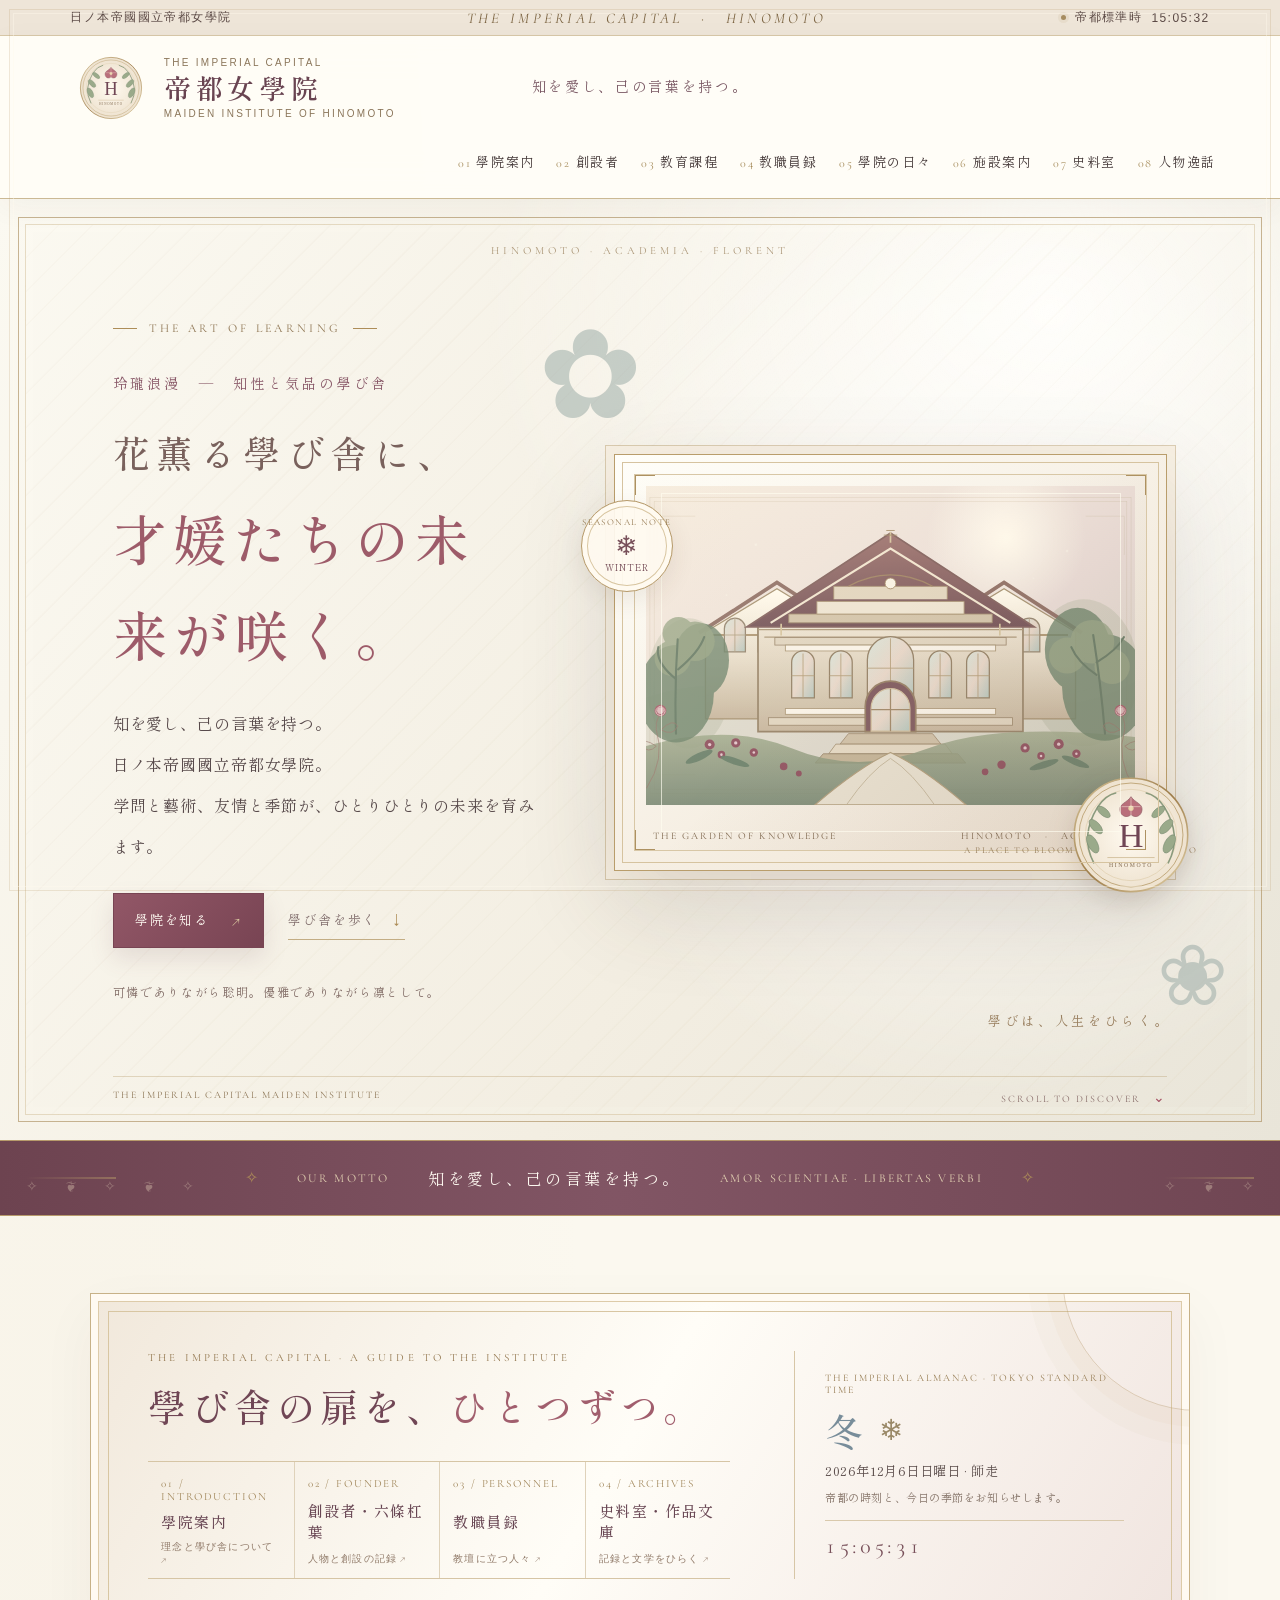
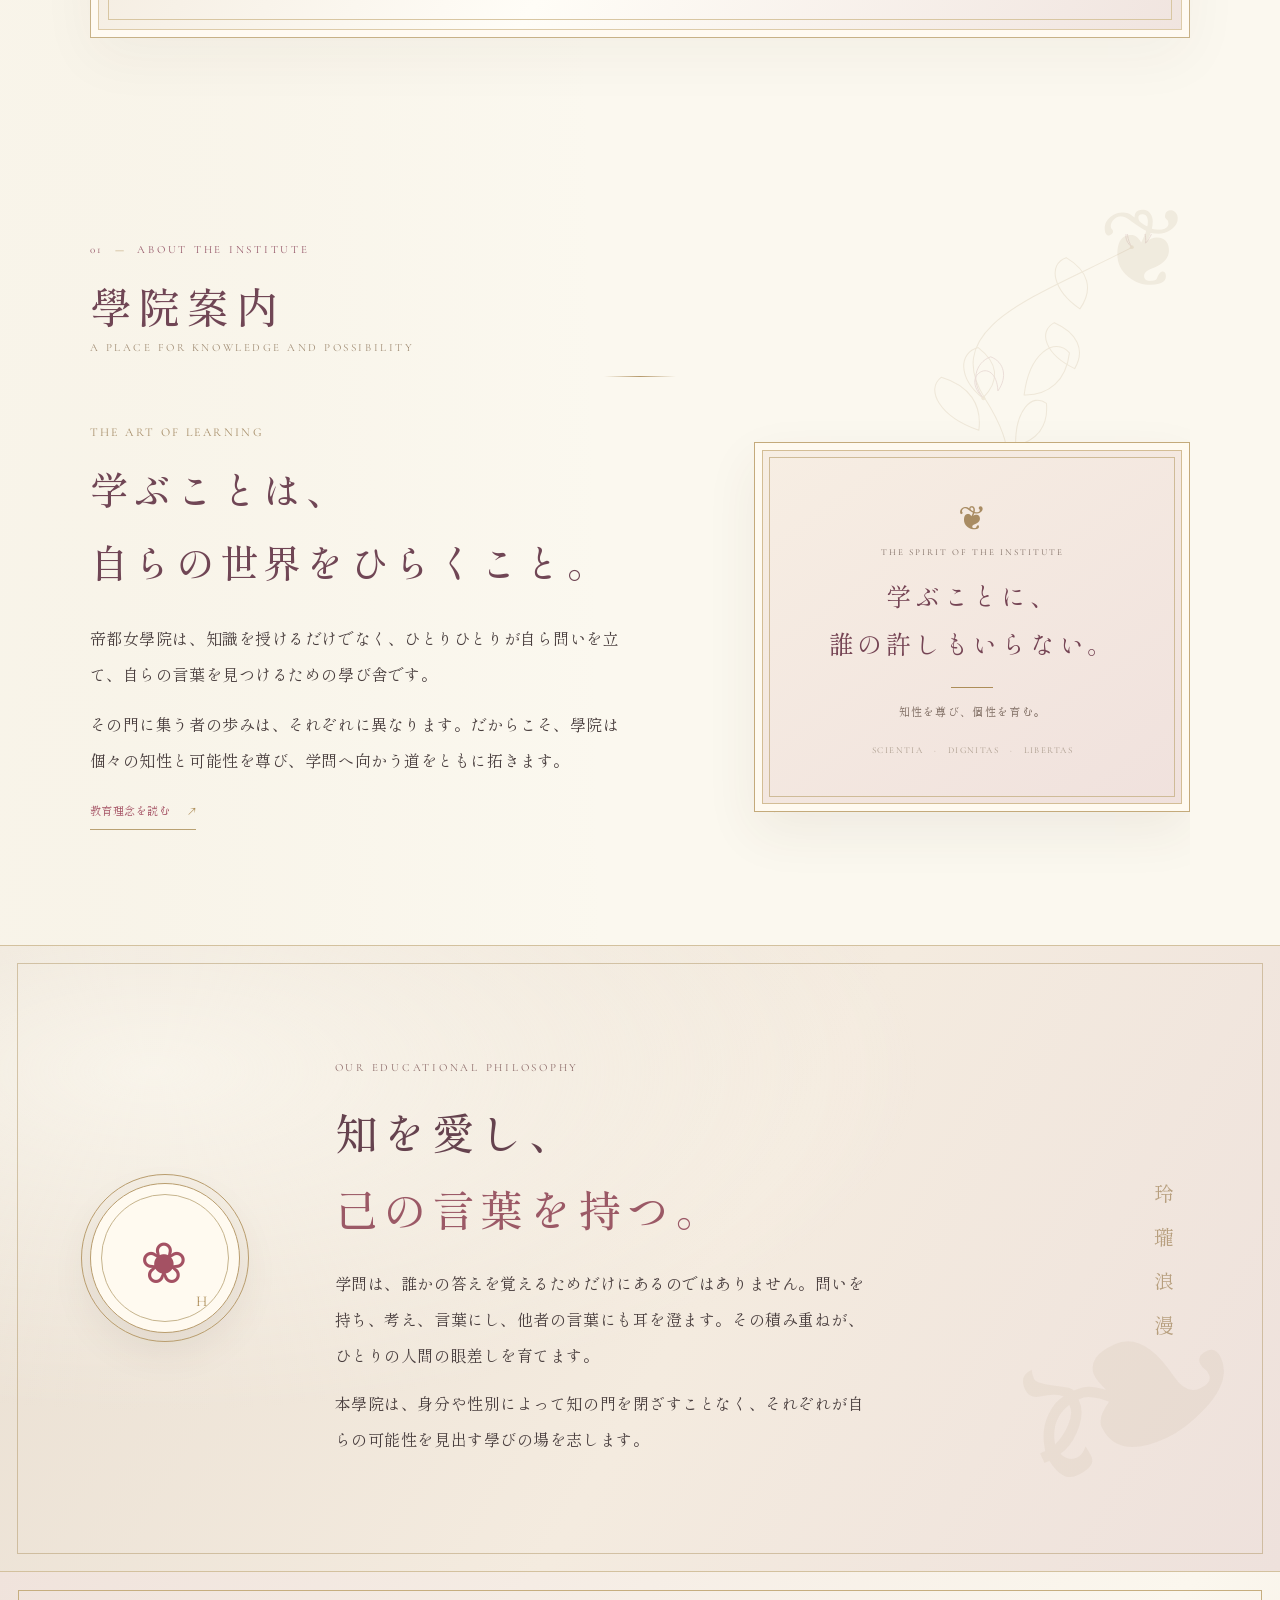
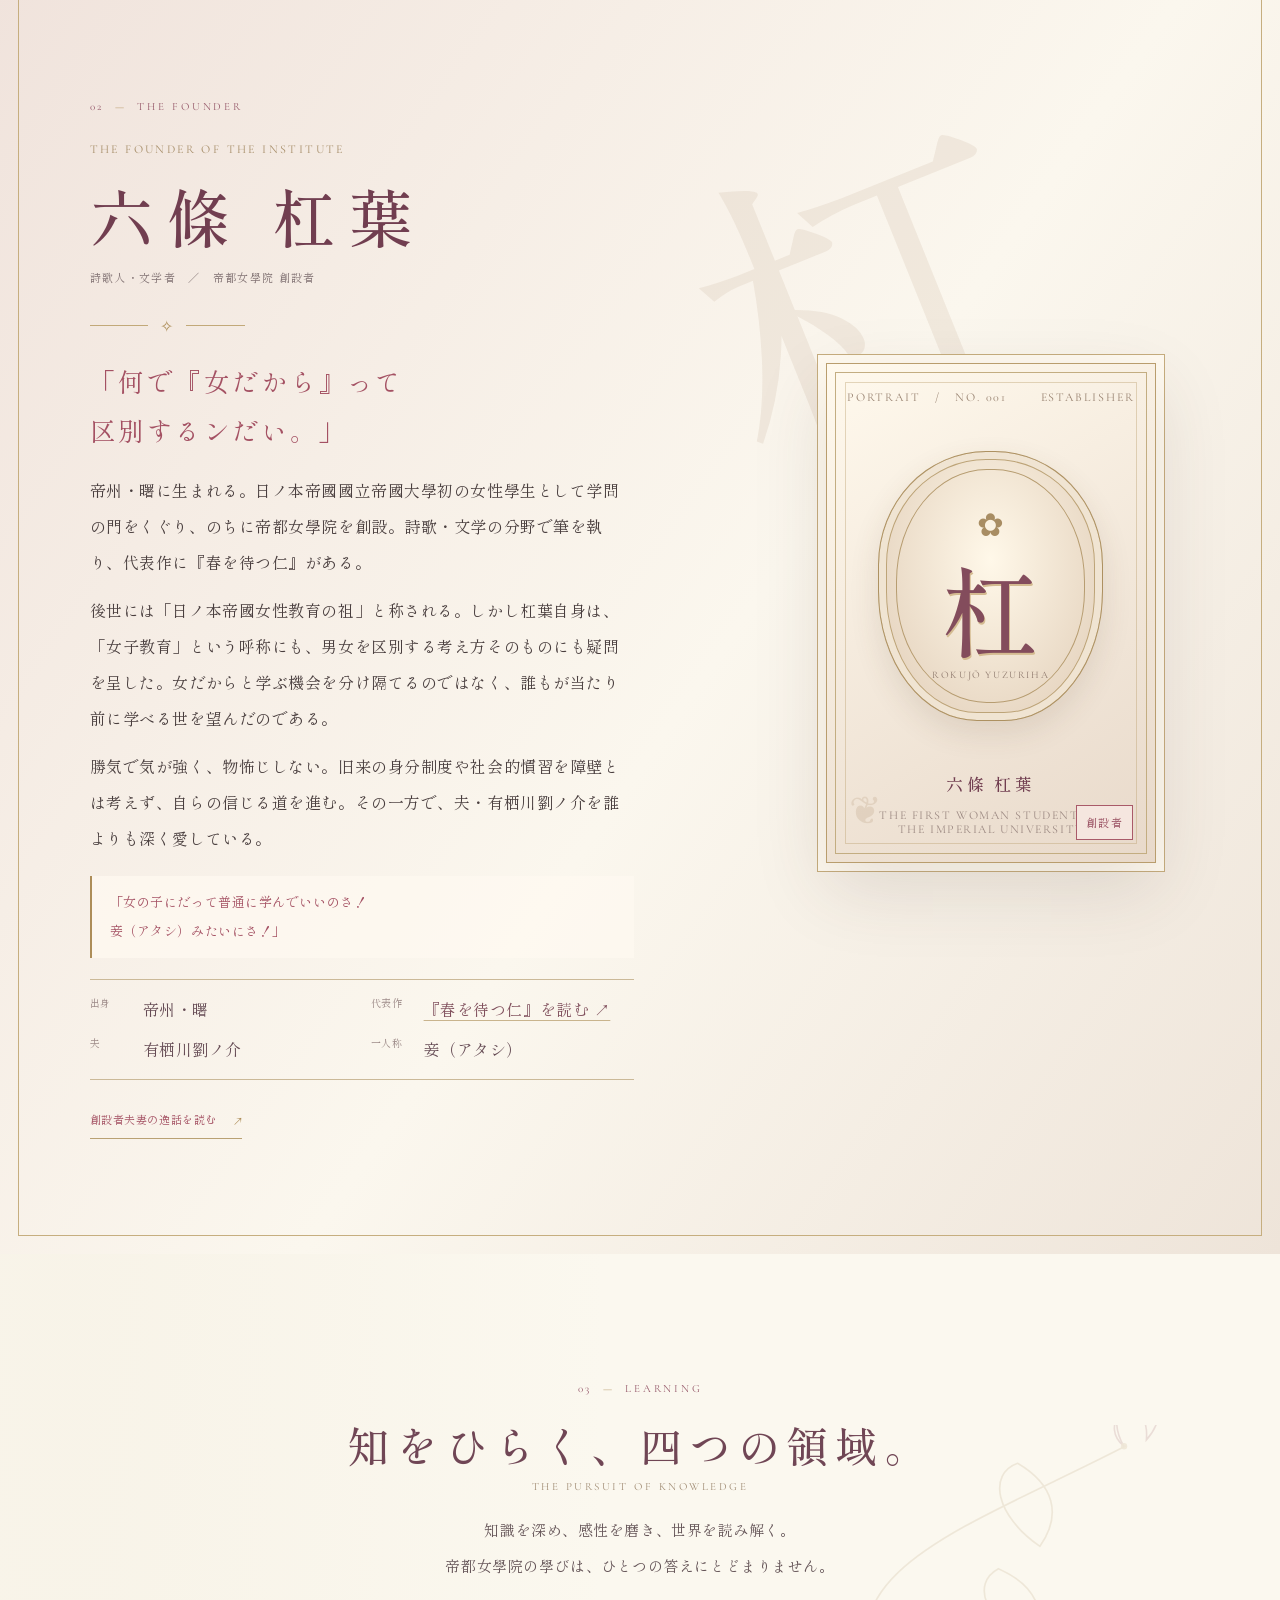
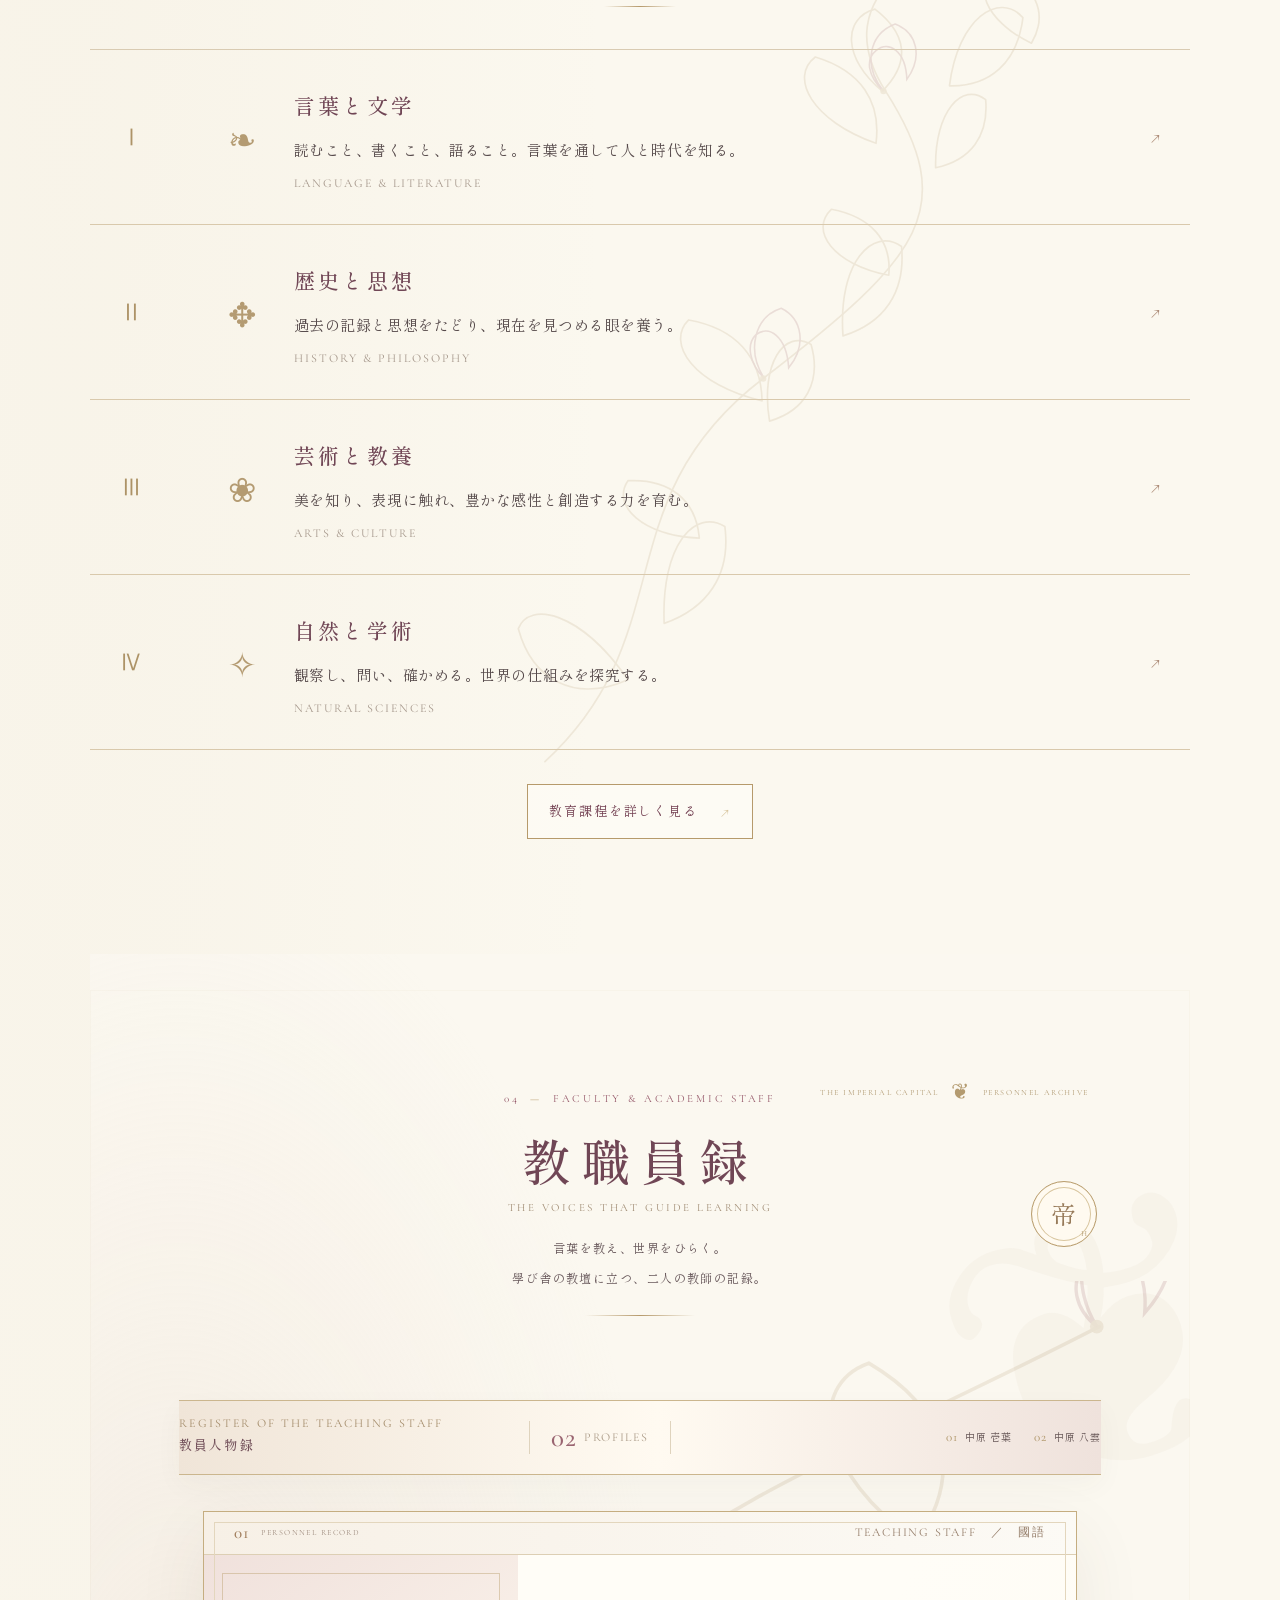
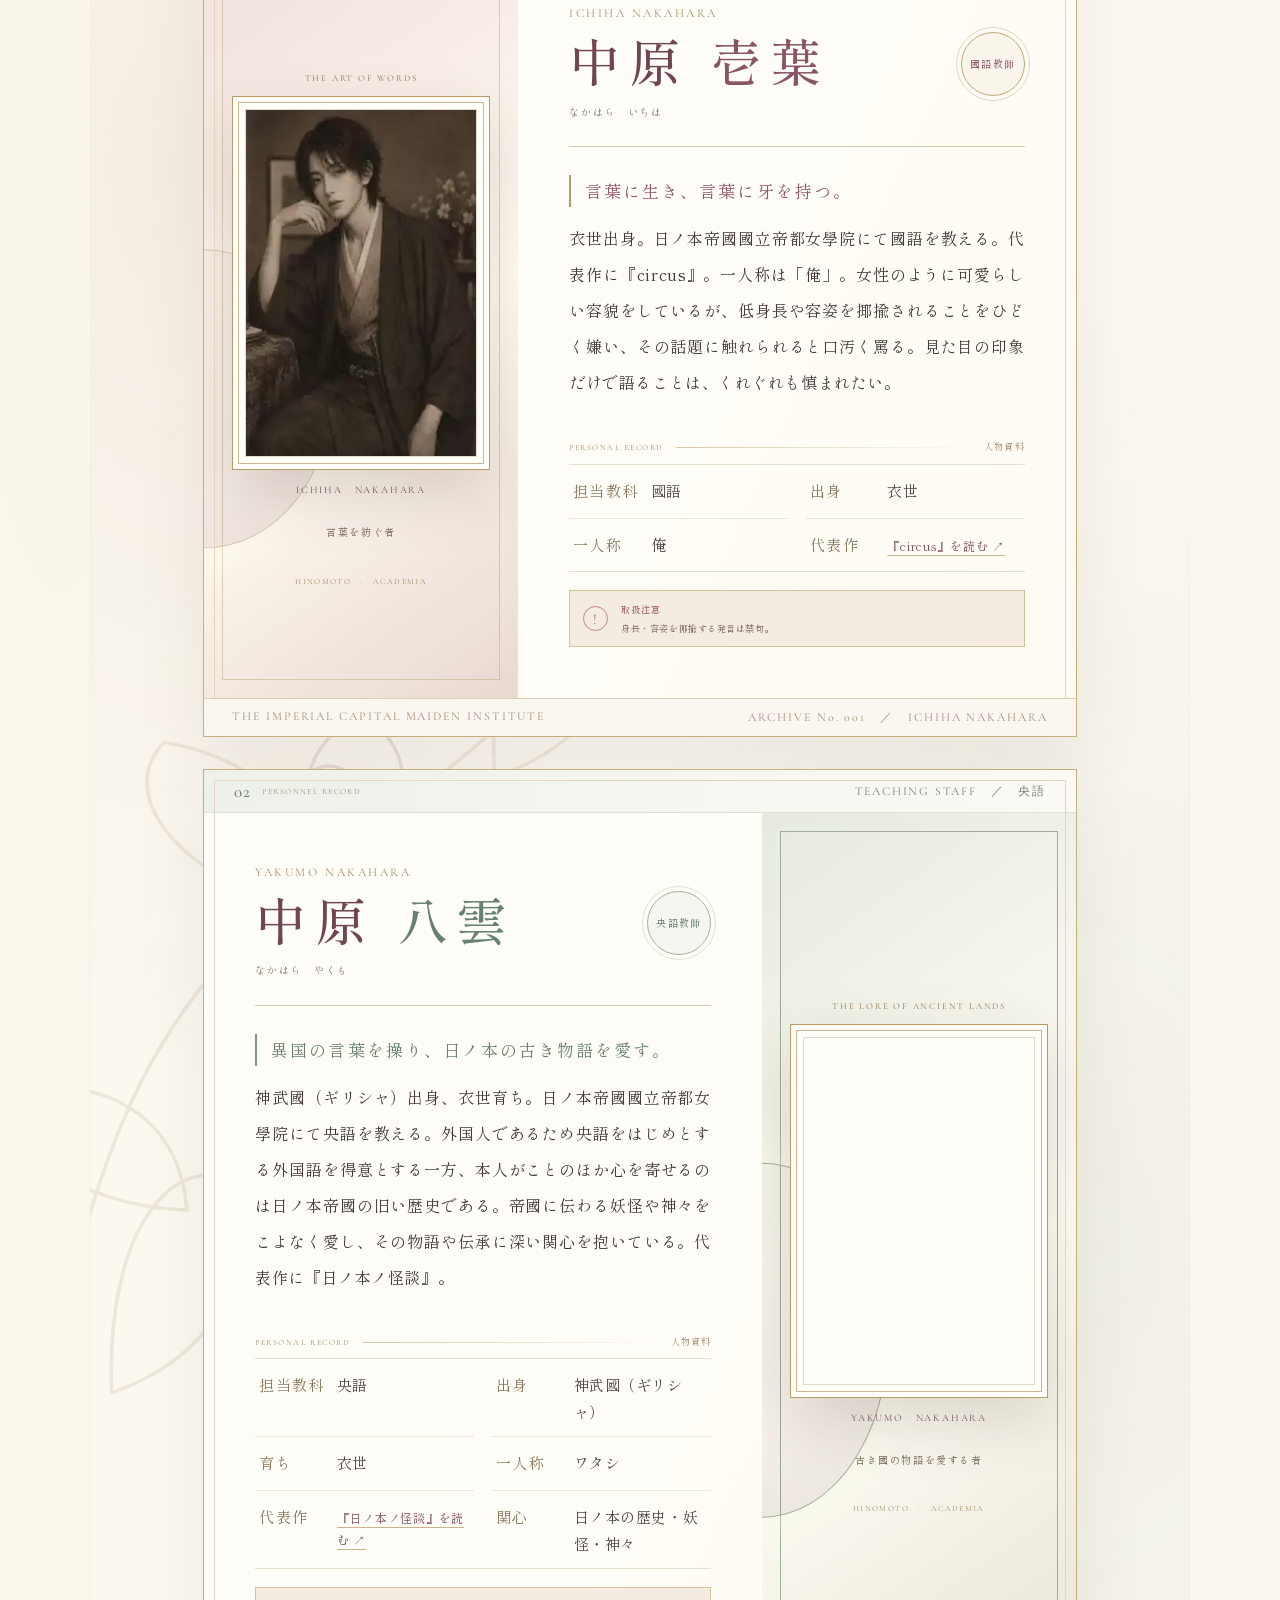
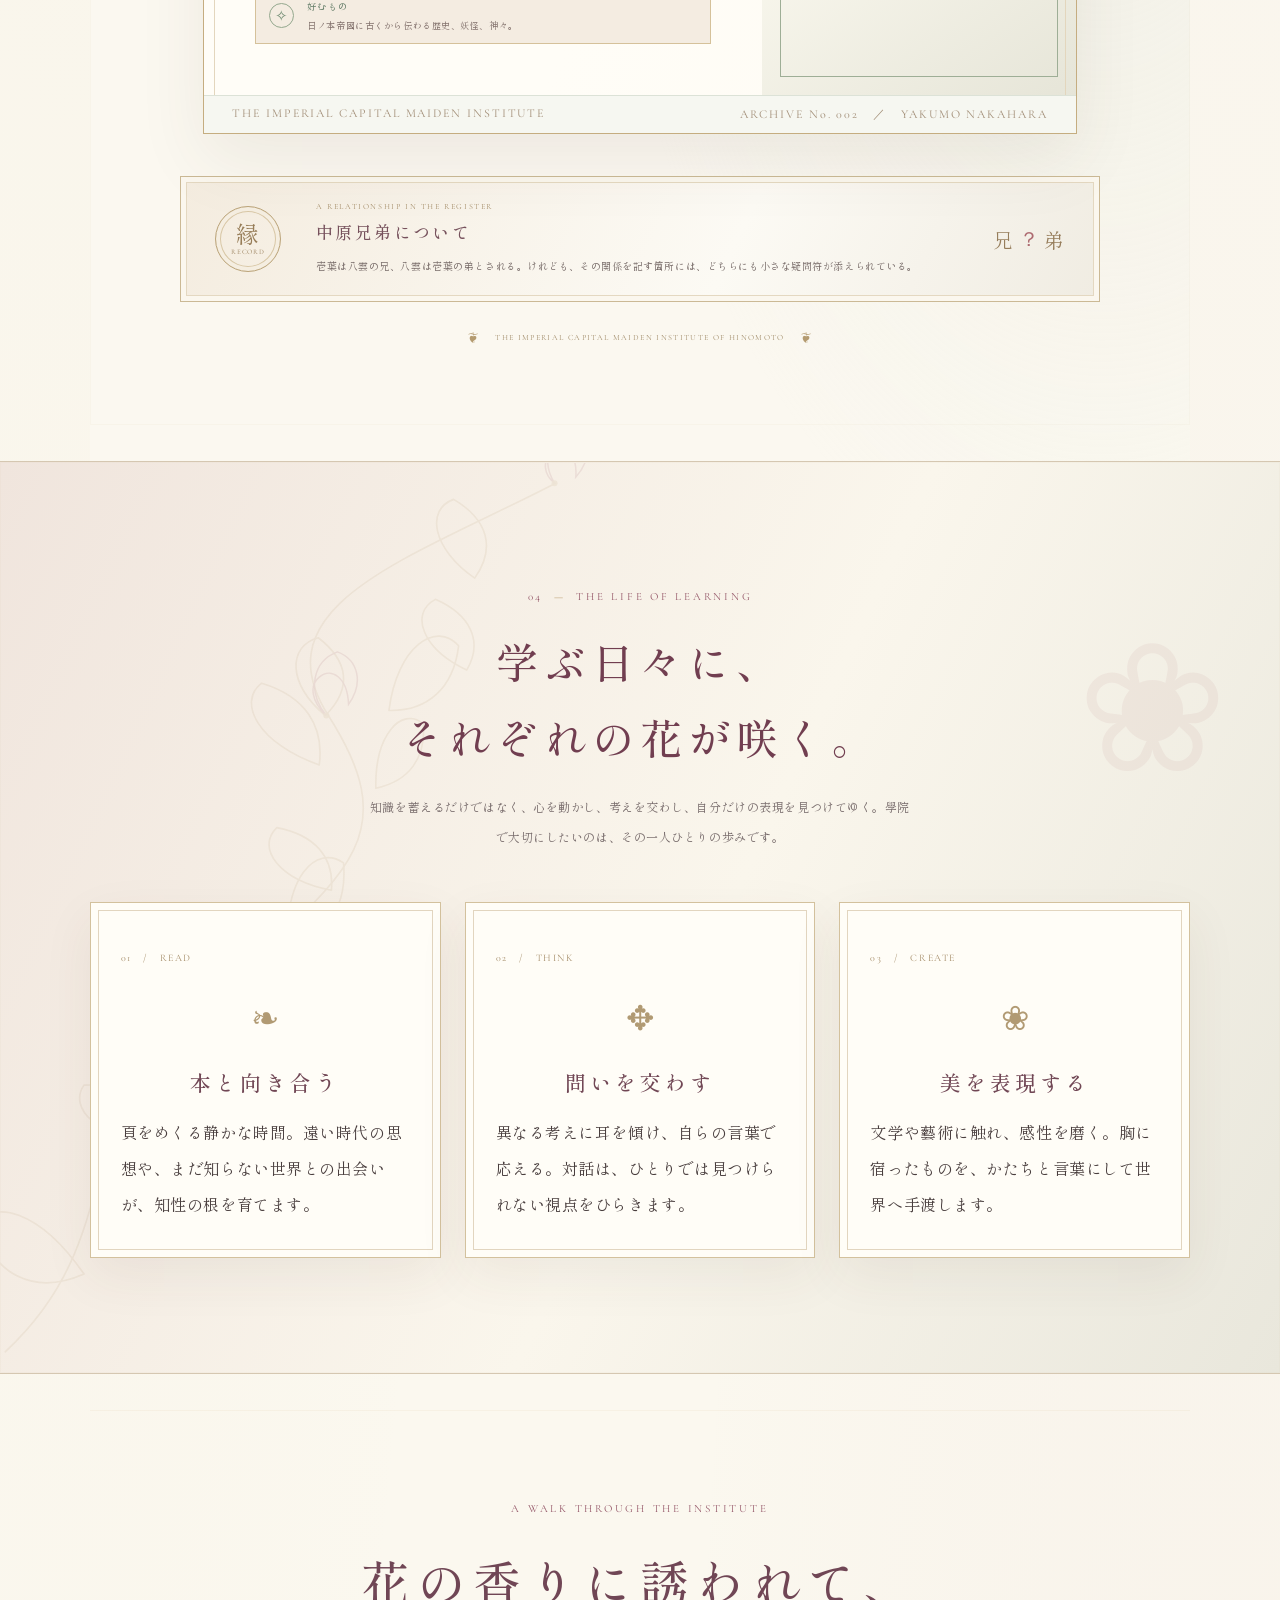
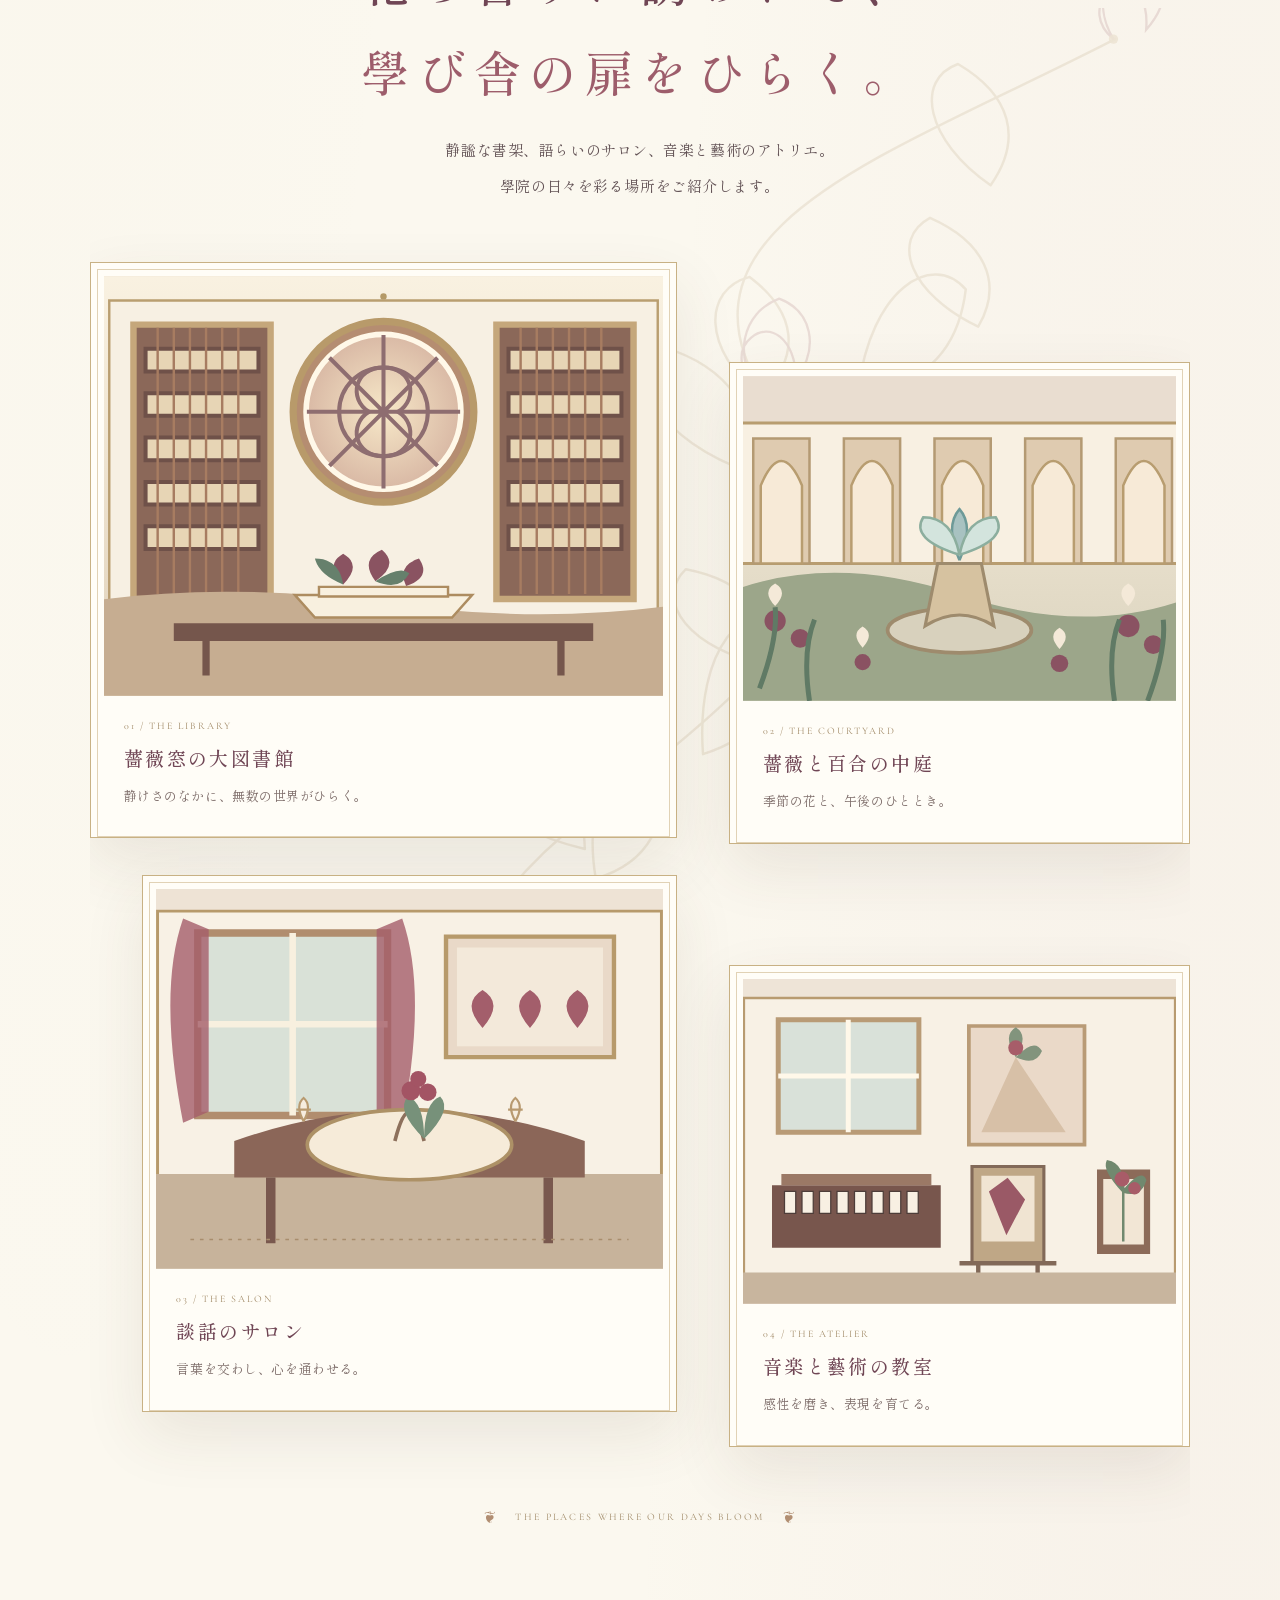
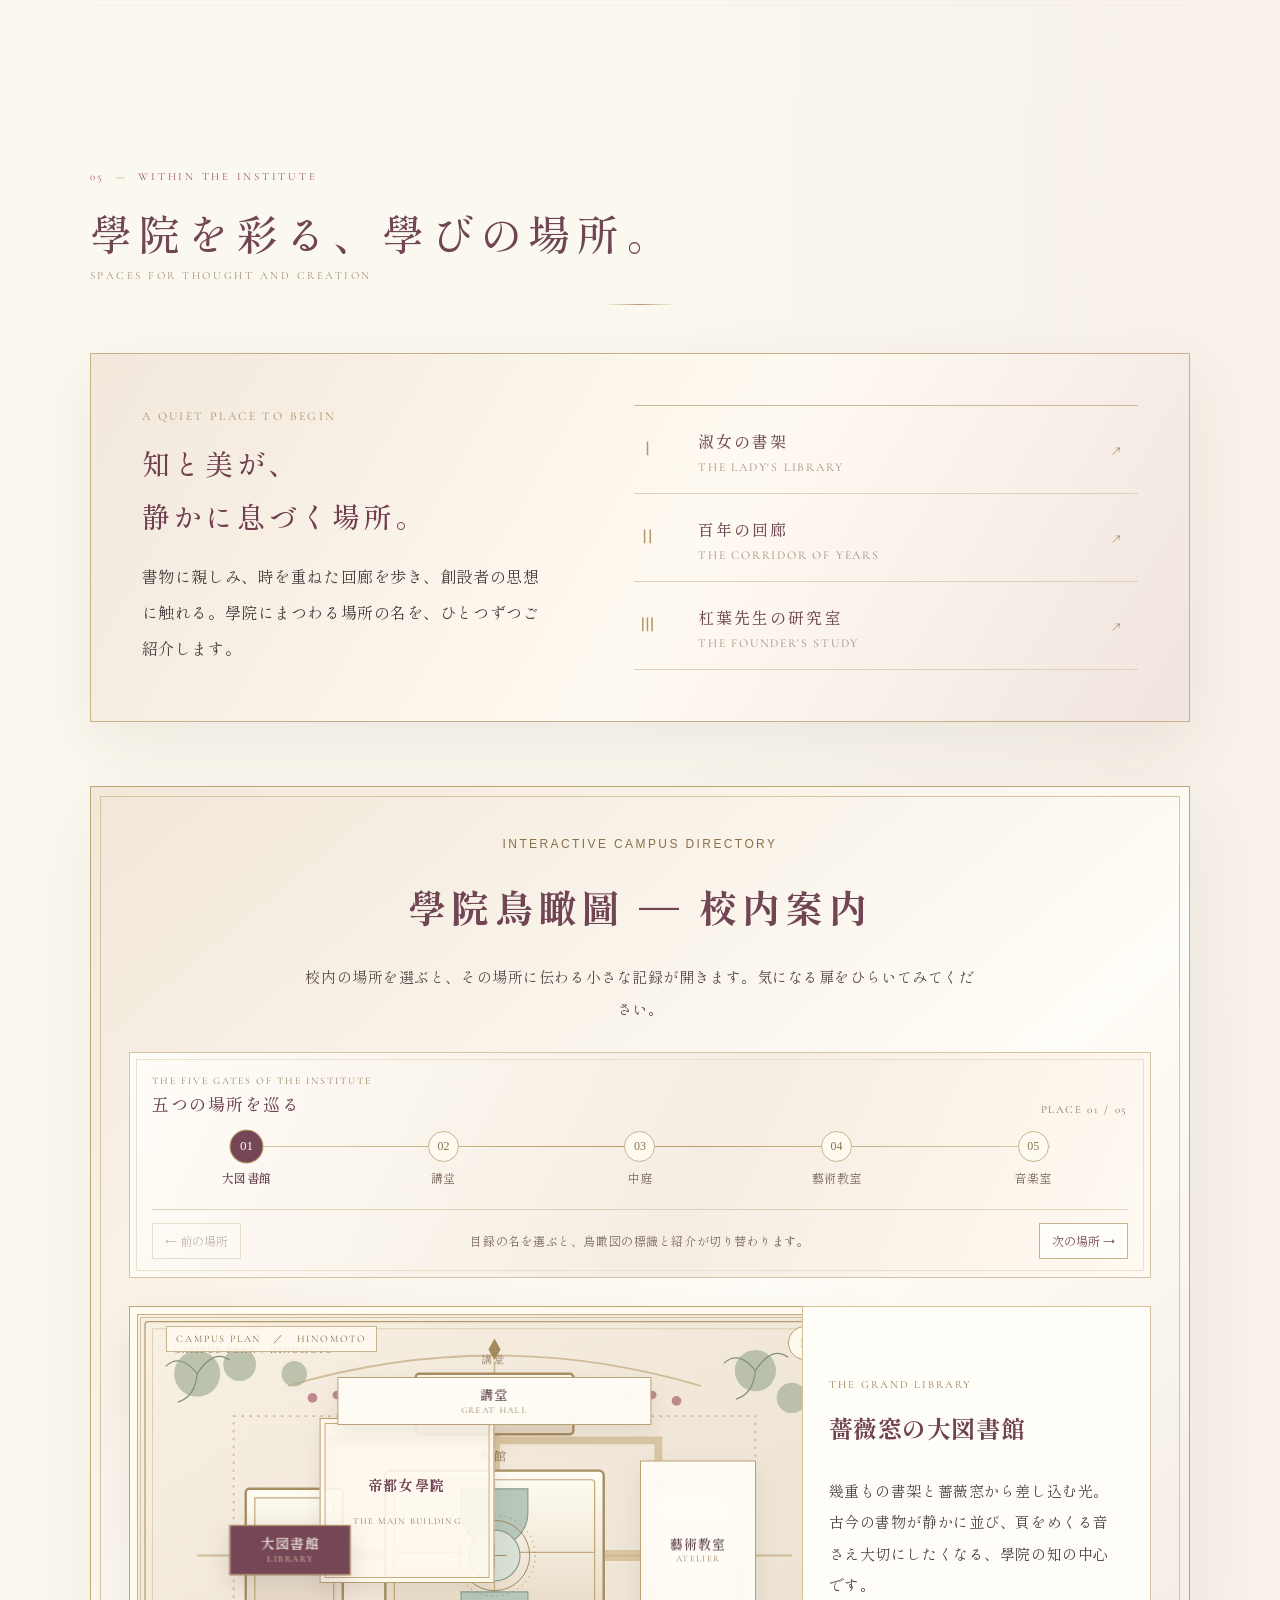
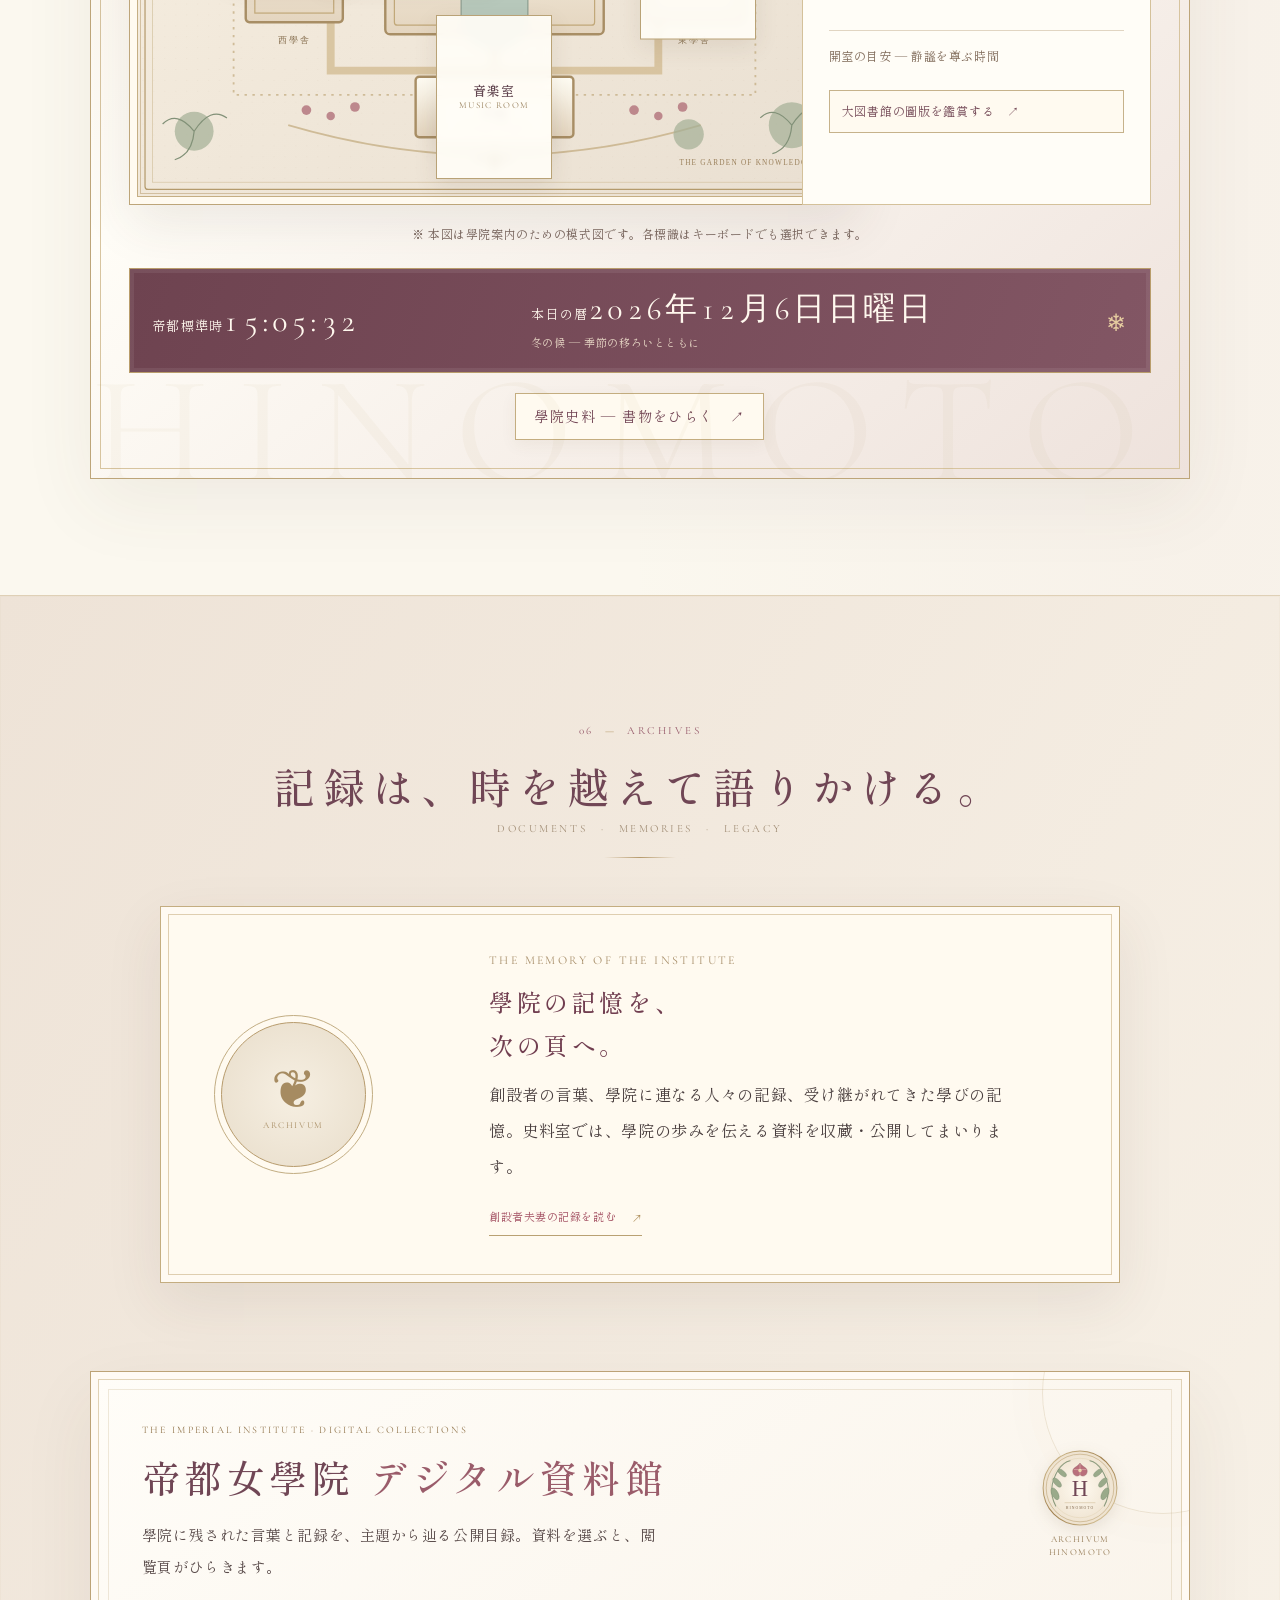
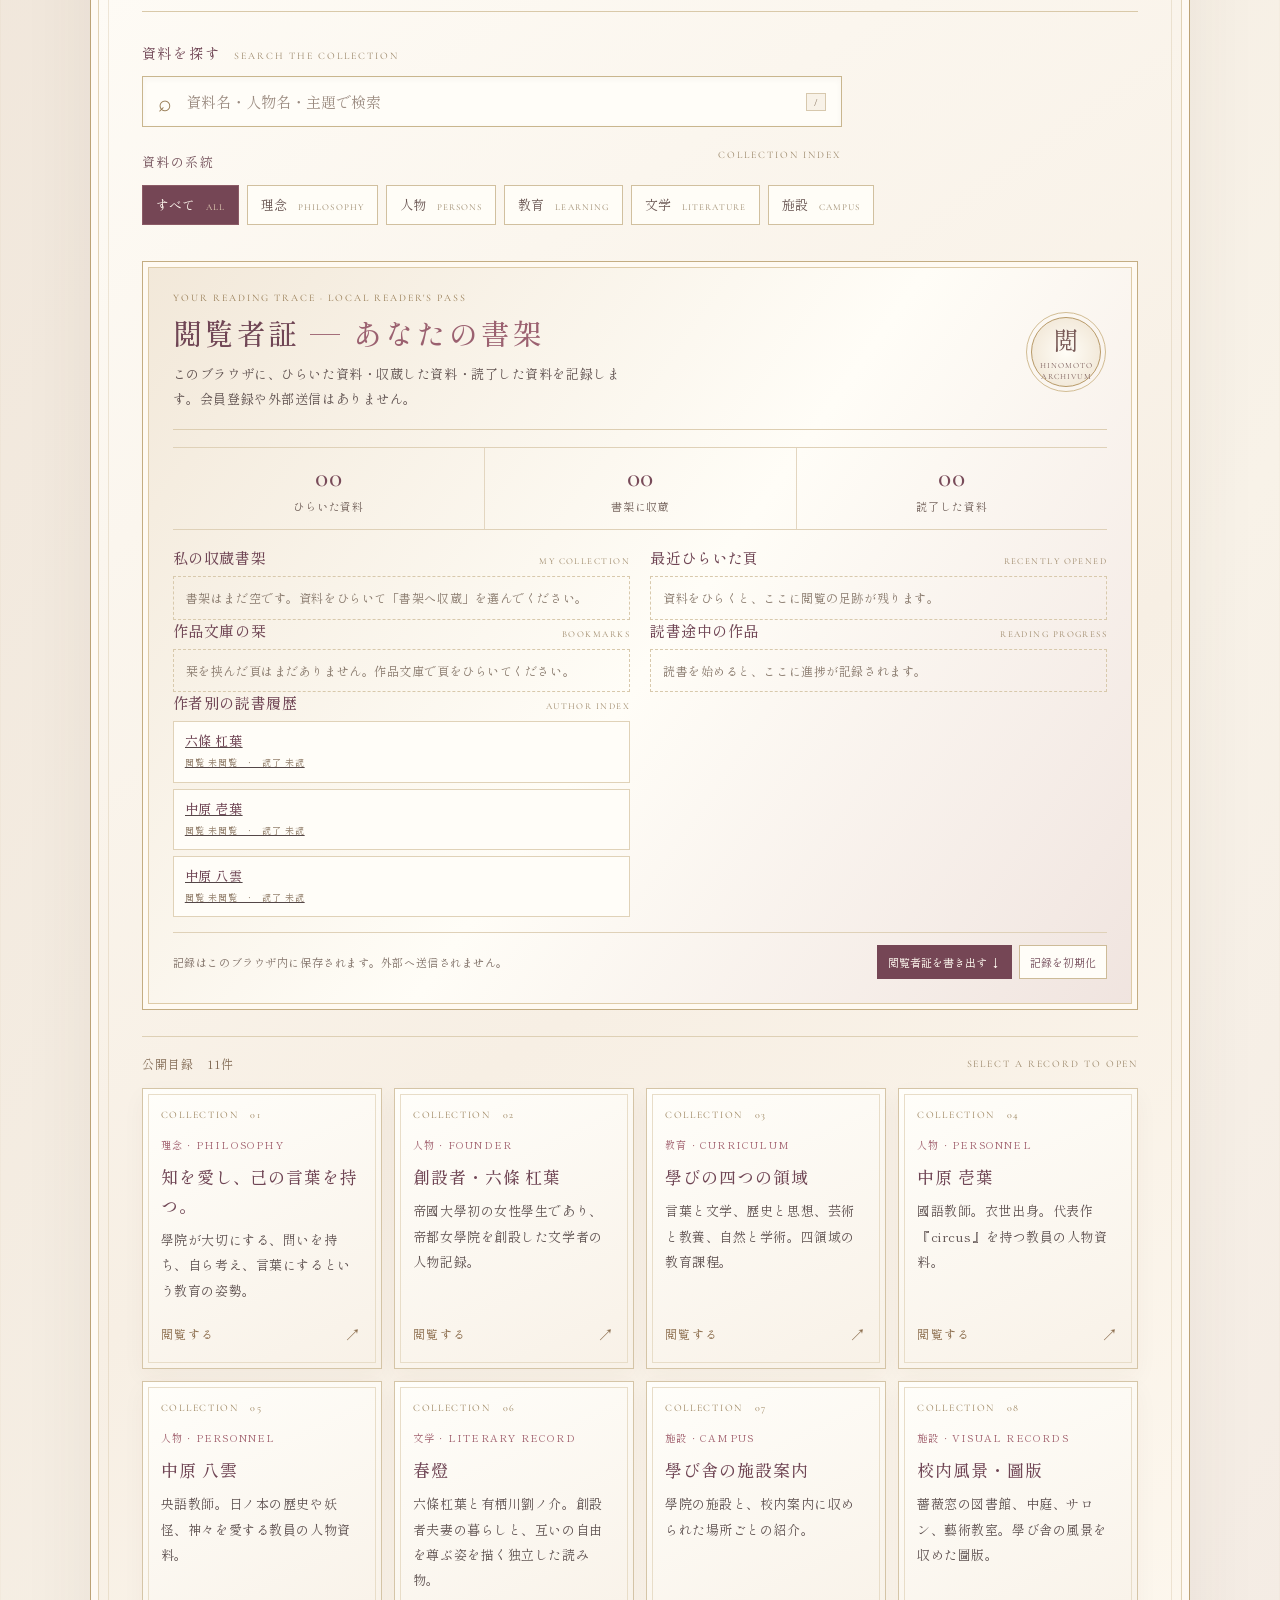
==== index.html @ 123a4332 "Finalize homepage frontispiece asset versions" ====
<!doctype html>
<html lang="ja">
<head>
  <meta charset="utf-8">
  <meta name="viewport" content="width=device-width, initial-scale=1">
  <meta name="theme-color" content="#f7f2e8">
  <meta name="color-scheme" content="light">
  <meta name="description" content="日ノ本帝國國立帝都女學院。知を愛し、己の言葉を持つ。玲瓏浪漫、花薫る学び舎に才媛たちの未来が咲く。">
  <title>日ノ本帝國國立帝都女學院｜花薫る学び舎、才媛たちの楽園。</title>
  <link rel="preconnect" href="https://fonts.googleapis.com">
  <link rel="preconnect" href="https://fonts.gstatic.com" crossorigin>
  <link href="https://fonts.googleapis.com/css2?family=Cormorant+Garamond:wght@400;500;600&family=Shippori+Mincho:wght@400;500;600;700&display=swap" rel="stylesheet">
  <link rel="stylesheet" href="assets/css/style.css">
  <link rel="stylesheet" href="assets/css/atelier.css">
  <link rel="stylesheet" href="assets/css/legibility.css">
  <link rel="stylesheet" href="assets/css/identity.css">
  <link rel="stylesheet" href="assets/css/maison.css?v=20261111-faculty-cards4">
  <script src="assets/js/main.js" defer></script>
  <script src="assets/js/atelier.js" defer></script>
  <script src="assets/js/interactive.js" defer></script>
  <script src="assets/js/campus-atlas.js?v=20261111-guided-tour" defer></script>
  <script src="assets/js/experience.js" defer></script>
  <script src="assets/js/maison.js" defer></script>
  <link rel="stylesheet" href="assets/css/atelier-masterpiece.css?v=20261111-archive-atelier">
  <link rel="stylesheet" href="assets/css/imperial-world.css?v=20261111-world-atlas">
  <link rel="stylesheet" href="assets/css/rose-regalia.css?v=20261111-rose-regalia-2">
  <script src="assets/js/archive-room.js?v=20261111-archive-room" defer></script>
  <script src="assets/js/rose-regalia.js?v=20261111-rose-regalia-2" defer></script>
</head>
<body>
<a class="skip-link" href="#main">本文へ移動</a>
<div class="page-frame" id="top">
  <div class="utility-bar">
    <span>日ノ本帝國國立帝都女學院</span>
    <span class="utility-center">THE IMPERIAL CAPITAL　·　HINOMOTO</span>
    <span class="utility-right"><i class="live-dot" aria-hidden="true"></i> 帝都標準時 <time id="imperial-clock">--:--:--</time></span>
  </div>

  <header class="site-header">
    <div class="masthead">
      <a class="brand" href="index.html" aria-label="日ノ本帝國國立帝都女學院 トップページ">
        <span class="brand-crest" aria-hidden="true"><span>❀</span><i>H</i></span>
        <span class="brand-copy">
          <span class="brand-kicker">THE IMPERIAL CAPITAL</span>
          <span class="brand-name">帝都女學院</span>
          <span class="brand-subtitle">MAIDEN INSTITUTE OF HINOMOTO</span>
        </span>
      </a>
      <p class="masthead-motto">知を愛し、己の言葉を持つ。</p>
      <button class="menu-toggle" id="menu-toggle" type="button" aria-expanded="false" aria-controls="global-nav">
        <span>目録</span><span class="menu-toggle-mark" aria-hidden="true"><i></i><i></i></span>
      </button>
    </div>
    <nav class="global-nav" id="global-nav" aria-label="主要目録">
      <a href="#about"><span>01</span>學院案内</a>
      <a href="#founder"><span>02</span>創設者</a>
      <a href="curriculum.html"><span>03</span>教育課程</a>
      <a href="#faculty"><span>04</span>教職員録</a>
      <a href="#life"><span>05</span>學院の日々</a>
      <a href="#campus"><span>06</span>施設案内</a>
      <a href="#archives"><span>07</span>史料室</a>
      <a href="#stories"><span>08</span>人物逸話</a>
    </nav>
  </header>

  <main id="main">
    <section class="hero hero-grand" aria-labelledby="hero-title">
      <div class="hero-engraving" aria-hidden="true">HINOMOTO · ACADEMIA · FLORENT</div>
      <div class="hero-copy" data-reveal>
        <p class="hero-eyebrow"><span class="eyebrow-rule"></span> THE ART OF LEARNING <span class="eyebrow-rule"></span></p>
        <p class="hero-overline">玲瓏浪漫　—　知性と気品の學び舎</p>
        <h1 id="hero-title"><span class="hero-title-small">花薫る學び舎に、</span><em>才媛たちの未来が咲く。</em></h1>
        <p class="hero-description">知を愛し、己の言葉を持つ。<br>日ノ本帝國國立帝都女學院。<br>学問と藝術、友情と季節が、ひとりひとりの未来を育みます。</p>
        <div class="hero-actions">
          <a class="button button-primary" href="#about">學院を知る <span aria-hidden="true">↗</span></a>
          <a class="quiet-link" href="#campus">學び舎を歩く <span aria-hidden="true">↓</span></a>
        </div>
        <p class="hero-caption">可憐でありながら聡明。優雅でありながら凛として。</p>
      </div>
      <figure class="hero-visual" data-reveal>
        <div class="visual-mat">
          <span class="visual-corner visual-corner-tl" aria-hidden="true"></span><span class="visual-corner visual-corner-tr" aria-hidden="true"></span>
          <img src="assets/images/maiden-campus.svg" alt="薔薇の庭園の奥に佇む、帝都女學院の校舎を描いた装飾画" fetchpriority="high" width="1200" height="760">
          <figcaption><span>THE GARDEN OF KNOWLEDGE</span><span>HINOMOTO　·　ACADEMIA</span></figcaption>
          <span class="visual-corner visual-corner-bl" aria-hidden="true"></span><span class="visual-corner visual-corner-br" aria-hidden="true"></span>
        </div>
        <span class="visual-side-note" aria-hidden="true">A PLACE TO BLOOM　—　EST. HINOMOTO</span>
      </figure>
      <div class="hero-vertical" aria-hidden="true">學びは、人生をひらく。</div>
      <div class="hero-bottom"><span>THE IMPERIAL CAPITAL MAIDEN INSTITUTE</span><a href="#about">SCROLL TO DISCOVER <span aria-hidden="true">⌄</span></a></div>
      <span class="hero-flower hero-flower-one" aria-hidden="true">✿</span><span class="hero-flower hero-flower-two" aria-hidden="true">❀</span>
    </section>

    <div class="announcement-ribbon" aria-label="學院の理念">
      <span class="ribbon-flower" aria-hidden="true">✧</span>
      <span class="ribbon-en">OUR MOTTO</span>
      <span class="ribbon-text">知を愛し、己の言葉を持つ。</span>
      <span class="ribbon-en ribbon-latin">AMOR SCIENTIAE · LIBERTAS VERBI</span>
      <span class="ribbon-flower" aria-hidden="true">✧</span>
    </div>

    <section class="about-section section-wrap" id="about">
      <div class="section-heading" data-reveal>
        <span class="section-index">01 <i>—</i> ABOUT THE INSTITUTE</span>
        <h2>學院案内</h2>
        <p class="section-en">A PLACE FOR KNOWLEDGE AND POSSIBILITY</p>
      </div>
      <div class="about-layout">
        <div class="about-lead" data-reveal>
          <p class="eyebrow-small">THE ART OF LEARNING</p>
          <h3>学ぶことは、<br>自らの世界をひらくこと。</h3>
          <p>帝都女學院は、知識を授けるだけでなく、ひとりひとりが自ら問いを立て、自らの言葉を見つけるための學び舎です。</p>
          <p>その門に集う者の歩みは、それぞれに異なります。だからこそ、學院は個々の知性と可能性を尊び、学問へ向かう道をともに拓きます。</p>
          <a class="text-link" href="#philosophy">教育理念を読む <span aria-hidden="true">↗</span></a>
        </div>
        <div class="about-quote" data-reveal>
          <span class="quote-ornament" aria-hidden="true">❦</span>
          <span class="quote-label">THE SPIRIT OF THE INSTITUTE</span>
          <p>学ぶことに、<br>誰の許しもいらない。</p>
          <span class="quote-rule"></span>
          <span class="quote-caption">知性を尊び、個性を育む。</span>
          <span class="quote-latin">SCIENTIA　·　DIGNITAS　·　LIBERTAS</span>
        </div>
      </div>
    </section>

    <section class="philosophy-section" id="philosophy">
      <div class="philosophy-inner section-wrap">
        <div class="philosophy-mark" aria-hidden="true"><span>❀</span><i>H</i></div>
        <div class="philosophy-copy" data-reveal>
          <span class="section-index">OUR EDUCATIONAL PHILOSOPHY</span>
          <h2>知を愛し、<br><em>己の言葉を持つ。</em></h2>
          <p>学問は、誰かの答えを覚えるためだけにあるのではありません。問いを持ち、考え、言葉にし、他者の言葉にも耳を澄ます。その積み重ねが、ひとりの人間の眼差しを育てます。</p>
          <p>本學院は、身分や性別によって知の門を閉ざすことなく、それぞれが自らの可能性を見出す學びの場を志します。</p>
        </div>
        <div class="philosophy-side" aria-hidden="true"><span>玲</span><span>瓏</span><span>浪</span><span>漫</span></div>
      </div>
    </section>

    <section class="founder-section" id="founder">
      <div class="founder-inner section-wrap">
        <div class="founder-copy" data-reveal>
          <span class="section-index">02 <i>—</i> THE FOUNDER</span>
          <p class="eyebrow-small">THE FOUNDER OF THE INSTITUTE</p>
          <h2>六條 <span>杠葉</span></h2>
          <p class="founder-title">詩歌人・文学者　／　帝都女學院 創設者</p>
          <div class="founder-divider"><span>✧</span></div>
          <p class="founder-quote">「何で『女だから』って<br>区別するンだい。」</p>
          <p>帝州・曙に生まれる。日ノ本帝國國立帝國大學初の女性學生として学問の門をくぐり、のちに帝都女學院を創設。詩歌・文学の分野で筆を執り、代表作に『春を待つ仁』がある。</p>
          <p>後世には「日ノ本帝國女性教育の祖」と称される。しかし杠葉自身は、「女子教育」という呼称にも、男女を区別する考え方そのものにも疑問を呈した。女だからと学ぶ機会を分け隔てるのではなく、誰もが当たり前に学べる世を望んだのである。</p>
          <p>勝気で気が強く、物怖じしない。旧来の身分制度や社会的慣習を障壁とは考えず、自らの信じる道を進む。その一方で、夫・有栖川劉ノ介を誰よりも深く愛している。</p>
          <blockquote>「女の子にだって普通に学んでいいのさ！<br>妾（アタシ）みたいにさ！」</blockquote>
          <dl class="founder-facts">
            <div><dt>出身</dt><dd>帝州・曙</dd></div>
            <div><dt>代表作</dt><dd><a class="archive-work-link" href="literature.html#haru-wo-matsu-jin">『春を待つ仁』を読む ↗</a></dd></div>
            <div><dt>夫</dt><dd>有栖川劉ノ介</dd></div>
            <div><dt>一人称</dt><dd>妾（アタシ）</dd></div>
          </dl>
          <a class="text-link" href="#stories">創設者夫妻の逸話を読む <span aria-hidden="true">↗</span></a>
        </div>
        <aside class="founder-portrait" data-reveal aria-label="創設者 六條杠葉の記念意匠">
          <div class="portrait-topline"><span>PORTRAIT　/　NO. 001</span><span>ESTABLISHER</span></div>
          <div class="portrait-medallion">
            <span class="portrait-orbit"></span>
            <span class="portrait-flower" aria-hidden="true">✿</span>
            <strong>杠</strong>
            <span class="portrait-name">ROKUJŌ YUZURIHA</span>
          </div>
          <div class="portrait-caption"><strong>六條 杠葉</strong><span>THE FIRST WOMAN STUDENT OF THE IMPERIAL UNIVERSITY</span></div>
          <span class="portrait-seal">創設者</span>
          <span class="portrait-branch" aria-hidden="true">❦</span>
        </aside>
      </div>
    </section>

    <section class="learning-section section-wrap" id="learning">
      <div class="section-heading centered-heading" data-reveal>
        <span class="section-index">03 <i>—</i> LEARNING</span>
        <h2>知をひらく、四つの領域。</h2>
        <p class="section-en">THE PURSUIT OF KNOWLEDGE</p>
        <p class="heading-description">知識を深め、感性を磨き、世界を読み解く。<br>帝都女學院の學びは、ひとつの答えにとどまりません。</p>
      </div>
      <div class="learning-list">
        <article class="learning-entry" data-reveal>
          <span class="learning-number">Ⅰ</span><span class="learning-symbol" aria-hidden="true">❧</span>
          <div><h3>言葉と文学</h3><p>読むこと、書くこと、語ること。言葉を通して人と時代を知る。</p><span class="learning-en">LANGUAGE &amp; LITERATURE</span></div>
          <span class="learning-arrow" aria-hidden="true">↗</span>
        </article>
        <article class="learning-entry" data-reveal>
          <span class="learning-number">Ⅱ</span><span class="learning-symbol" aria-hidden="true">✥</span>
          <div><h3>歴史と思想</h3><p>過去の記録と思想をたどり、現在を見つめる眼を養う。</p><span class="learning-en">HISTORY &amp; PHILOSOPHY</span></div>
          <span class="learning-arrow" aria-hidden="true">↗</span>
        </article>
        <article class="learning-entry" data-reveal>
          <span class="learning-number">Ⅲ</span><span class="learning-symbol" aria-hidden="true">❀</span>
          <div><h3>芸術と教養</h3><p>美を知り、表現に触れ、豊かな感性と創造する力を育む。</p><span class="learning-en">ARTS &amp; CULTURE</span></div>
          <span class="learning-arrow" aria-hidden="true">↗</span>
        </article>
        <article class="learning-entry" data-reveal>
          <span class="learning-number">Ⅳ</span><span class="learning-symbol" aria-hidden="true">✧</span>
          <div><h3>自然と学術</h3><p>観察し、問い、確かめる。世界の仕組みを探究する。</p><span class="learning-en">NATURAL SCIENCES</span></div>
          <span class="learning-arrow" aria-hidden="true">↗</span>
        </article>
      </div>
      <div class="learning-more"><a class="button button-outline" href="curriculum.html">教育課程を詳しく見る <span aria-hidden="true">↗</span></a></div>
    </section>


    <section class="faculty-section section-wrap" id="faculty">
      <div class="faculty-heading-wrap" data-reveal>
        <div class="faculty-heading-side" aria-hidden="true">
          <span>THE IMPERIAL CAPITAL</span>
          <i>❦</i>
          <span>PERSONNEL ARCHIVE</span>
        </div>
        <div class="section-heading centered-heading">
          <span class="section-index">04 <i>—</i> FACULTY &amp; ACADEMIC STAFF</span>
          <h2>教職員録</h2>
          <p class="section-en">THE VOICES THAT GUIDE LEARNING</p>
          <p class="heading-description">言葉を教え、世界をひらく。<br>學び舎の教壇に立つ、二人の教師の記録。</p>
        </div>
        <div class="faculty-heading-seal" aria-hidden="true"><span>帝</span><i>H</i></div>
      </div>

      <div class="faculty-indexbar">
        <div class="faculty-indexbar-title">
          <span class="faculty-indexbar-kicker">REGISTER OF THE TEACHING STAFF</span>
          <strong>教員人物録</strong>
        </div>
        <span class="faculty-indexbar-count"><b>02</b><small>PROFILES</small></span>
        <nav class="faculty-indexbar-nav" aria-label="教員人物録">
          <a href="#faculty-ichiha"><span>01</span> 中原 壱葉</a>
          <a href="#faculty-yakumo"><span>02</span> 中原 八雲</a>
        </nav>
      </div>

      <div class="faculty-register" aria-label="帝都女學院 教員紹介">
        <article class="faculty-entry faculty-entry-ichiha" id="faculty-ichiha" data-reveal aria-labelledby="faculty-ichiha-name">
          <header class="faculty-entry-topline">
            <span class="faculty-record-label"><b>01</b><i>PERSONNEL RECORD</i></span>
            <span class="faculty-record-status">TEACHING STAFF　／　國語</span>
          </header>
          <div class="faculty-entry-grid">
            <div class="faculty-entry-identity faculty-entry-identity-photo">
              <span class="faculty-identity-caption">THE ART OF WORDS</span>
              <figure class="faculty-portrait-frame">
                <img src="assets/images/ichiha-portrait-corrected.webp" alt="中原壱葉の肖像写真" width="420" height="630" loading="lazy" decoding="async">
              </figure>
              <span class="faculty-identity-name">ICHIHA　NAKAHARA</span>
              <span class="faculty-identity-vertical">言葉を紡ぐ者</span>
              <span class="faculty-identity-bottom">HINOMOTO　·　ACADEMIA</span>
            </div>
            <div class="faculty-entry-copy">
              <div class="faculty-name-header">
                <div>
                  <p class="faculty-name-en">ICHIHA NAKAHARA</p>
                  <h3 id="faculty-ichiha-name">中原 <em>壱葉</em></h3>
                  <p class="faculty-reading">なかはら　いちは</p>
                </div>
                <span class="faculty-subject-seal">國語<br>教師</span>
              </div>
              <p class="faculty-entry-lead">言葉に生き、言葉に牙を持つ。</p>
              <p class="faculty-entry-biography">衣世出身。日ノ本帝國國立帝都女學院にて國語を教える。代表作に『circus』。一人称は「俺」。女性のように可愛らしい容貌をしているが、低身長や容姿を揶揄されることをひどく嫌い、その話題に触れられると口汚く罵る。見た目の印象だけで語ることは、くれぐれも慎まれたい。</p>

              <div class="faculty-detail-heading"><span>PERSONAL RECORD</span><i></i><b>人物資料</b></div>
              <dl class="faculty-data-grid">
                <div><dt>担当教科</dt><dd>國語</dd></div>
                <div><dt>出身</dt><dd>衣世</dd></div>
                <div><dt>一人称</dt><dd>俺</dd></div>
                <div><dt>代表作</dt><dd class="faculty-work-title"><a class="archive-work-link" href="literature.html#circus">『circus』を読む ↗</a></dd></div>
              </dl>
              <div class="faculty-entry-note faculty-entry-note-warning">
                <span class="faculty-note-mark" aria-hidden="true">!</span>
                <span><b>取扱注意</b><small>身長・容姿を揶揄する発言は禁句。</small></span>
              </div>
            </div>
          </div>
          <footer class="faculty-entry-footer">
            <span>THE IMPERIAL CAPITAL MAIDEN INSTITUTE</span>
            <span>ARCHIVE No. 001　／　ICHIHA NAKAHARA</span>
          </footer>
        </article>

        <article class="faculty-entry faculty-entry-yakumo" id="faculty-yakumo" data-reveal aria-labelledby="faculty-yakumo-name">
          <header class="faculty-entry-topline">
            <span class="faculty-record-label"><b>02</b><i>PERSONNEL RECORD</i></span>
            <span class="faculty-record-status">TEACHING STAFF　／　央語</span>
          </header>
          <div class="faculty-entry-grid">
            <div class="faculty-entry-identity faculty-entry-identity-photo">
              <span class="faculty-identity-caption">THE LORE OF ANCIENT LANDS</span>
              <figure class="faculty-portrait-frame">
                <img src="assets/images/yakumo-portrait.webp" alt="中原八雲の肖像写真" width="420" height="630" loading="lazy" decoding="async">
              </figure>
              <span class="faculty-identity-name">YAKUMO　NAKAHARA</span>
              <span class="faculty-identity-vertical">古き國の物語を愛する者</span>
              <span class="faculty-identity-bottom">HINOMOTO　·　ACADEMIA</span>
            </div>
            <div class="faculty-entry-copy">
              <div class="faculty-name-header">
                <div>
                  <p class="faculty-name-en">YAKUMO NAKAHARA</p>
                  <h3 id="faculty-yakumo-name">中原 <em>八雲</em></h3>
                  <p class="faculty-reading">なかはら　やくも</p>
                </div>
                <span class="faculty-subject-seal">央語<br>教師</span>
              </div>
              <p class="faculty-entry-lead">異国の言葉を操り、日ノ本の古き物語を愛す。</p>
              <p class="faculty-entry-biography">神武國（ギリシャ）出身、衣世育ち。日ノ本帝國國立帝都女學院にて央語を教える。外国人であるため央語をはじめとする外国語を得意とする一方、本人がことのほか心を寄せるのは日ノ本帝國の旧い歴史である。帝國に伝わる妖怪や神々をこよなく愛し、その物語や伝承に深い関心を抱いている。代表作に『日ノ本ノ怪談』。</p>

              <div class="faculty-detail-heading"><span>PERSONAL RECORD</span><i></i><b>人物資料</b></div>
              <dl class="faculty-data-grid faculty-data-grid-yakumo">
                <div><dt>担当教科</dt><dd>央語</dd></div>
                <div><dt>出身</dt><dd>神武國（ギリシャ）</dd></div>
                <div><dt>育ち</dt><dd>衣世</dd></div>
                <div><dt>一人称</dt><dd>ワタシ</dd></div>
                <div><dt>代表作</dt><dd class="faculty-work-title"><a class="archive-work-link" href="literature.html#nihon-kaidan">『日ノ本ノ怪談』を読む ↗</a></dd></div>
                <div><dt>関心</dt><dd>日ノ本の歴史・妖怪・神々</dd></div>
              </dl>
              <div class="faculty-entry-note faculty-entry-note-interest">
                <span class="faculty-note-mark" aria-hidden="true">✧</span>
                <span><b>好むもの</b><small>日ノ本帝國に古くから伝わる歴史、妖怪、神々。</small></span>
              </div>
            </div>
          </div>
          <footer class="faculty-entry-footer">
            <span>THE IMPERIAL CAPITAL MAIDEN INSTITUTE</span>
            <span>ARCHIVE No. 002　／　YAKUMO NAKAHARA</span>
          </footer>
        </article>
      </div>

      <aside class="faculty-kinship" data-reveal aria-labelledby="faculty-kinship-title">
        <div class="faculty-kinship-seal" aria-hidden="true"><span>縁</span><i>RECORD</i></div>
        <div class="faculty-kinship-copy">
          <p class="faculty-kinship-kicker">A RELATIONSHIP IN THE REGISTER</p>
          <h3 id="faculty-kinship-title">中原兄弟について</h3>
          <p>壱葉は八雲の兄、八雲は壱葉の弟とされる。けれども、その関係を記す箇所には、どちらにも小さな疑問符が添えられている。</p>
        </div>
        <div class="faculty-kinship-mark" role="img" aria-label="兄か弟か、記録には疑問符がある">
          <span>兄</span><i>？</i><span>弟</span>
        </div>
      </aside>
      <p class="faculty-register-caption"><span>❦</span> THE IMPERIAL CAPITAL MAIDEN INSTITUTE OF HINOMOTO <span>❦</span></p>
    </section>

    <section class="life-section" id="life">
      <div class="life-inner section-wrap">
        <div class="life-heading" data-reveal>
          <span class="section-index">04 <i>—</i> THE LIFE OF LEARNING</span>
          <h2>学ぶ日々に、<br>それぞれの花が咲く。</h2>
          <p>知識を蓄えるだけではなく、心を動かし、考えを交わし、自分だけの表現を見つけてゆく。學院で大切にしたいのは、その一人ひとりの歩みです。</p>
        </div>
        <div class="life-columns">
          <article class="life-note" data-reveal><span class="life-note-no">01　/　READ</span><span class="life-note-mark" aria-hidden="true">❧</span><h3>本と向き合う</h3><p>頁をめくる静かな時間。遠い時代の思想や、まだ知らない世界との出会いが、知性の根を育てます。</p></article>
          <article class="life-note life-note-accent" data-reveal><span class="life-note-no">02　/　THINK</span><span class="life-note-mark" aria-hidden="true">✥</span><h3>問いを交わす</h3><p>異なる考えに耳を傾け、自らの言葉で応える。対話は、ひとりでは見つけられない視点をひらきます。</p></article>
          <article class="life-note" data-reveal><span class="life-note-no">03　/　CREATE</span><span class="life-note-mark" aria-hidden="true">❀</span><h3>美を表現する</h3><p>文学や藝術に触れ、感性を磨く。胸に宿ったものを、かたちと言葉にして世界へ手渡します。</p></article>
        </div>
      </div>
    </section>

    <section class="campus-gallery section-wrap" aria-labelledby="gallery-title">
      <div class="gallery-heading" data-reveal>
        <span class="section-index">A WALK THROUGH THE INSTITUTE</span>
        <h2 id="gallery-title">花の香りに誘われて、<br><em>學び舎の扉をひらく。</em></h2>
        <p>静謐な書架、語らいのサロン、音楽と藝術のアトリエ。<br>學院の日々を彩る場所をご紹介します。</p>
      </div>
      <div class="gallery-grid">
        <figure class="gallery-scene gallery-library" id="library" data-reveal><button class="gallery-open" type="button" aria-label="拡大して見る：薔薇窓から光が差す大図書館"><img src="assets/images/rose-library.svg" alt="薔薇窓から光が差す大図書館" loading="lazy" width="760" height="520"></button><figcaption><span class="gallery-no">01 / THE LIBRARY</span><strong>薔薇窓の大図書館</strong><small>静けさのなかに、無数の世界がひらく。</small></figcaption></figure>
        <figure class="gallery-scene gallery-garden" id="garden" data-reveal><button class="gallery-open" type="button" aria-label="拡大して見る：噴水と薔薇、百合の咲く中庭"><img src="assets/images/rose-courtyard.svg" alt="噴水と薔薇、百合の咲く中庭" loading="lazy" width="760" height="520"></button><figcaption><span class="gallery-no">02 / THE COURTYARD</span><strong>薔薇と百合の中庭</strong><small>季節の花と、午後のひととき。</small></figcaption></figure>
        <figure class="gallery-scene gallery-salon" id="salon" data-reveal><button class="gallery-open" type="button" aria-label="拡大して見る：窓辺と花のある女學生たちのサロン"><img src="assets/images/rose-salon.svg" alt="窓辺と花のある女學生たちのサロン" loading="lazy" width="760" height="520"></button><figcaption><span class="gallery-no">03 / THE SALON</span><strong>談話のサロン</strong><small>言葉を交わし、心を通わせる。</small></figcaption></figure>
        <figure class="gallery-scene gallery-atelier" id="atelier" data-reveal><button class="gallery-open" type="button" aria-label="拡大して見る：ピアノとイーゼルを備えた藝術教室"><img src="assets/images/rose-atelier.svg" alt="ピアノとイーゼルを備えた藝術教室" loading="lazy" width="760" height="520"></button><figcaption><span class="gallery-no">04 / THE ATELIER</span><strong>音楽と藝術の教室</strong><small>感性を磨き、表現を育てる。</small></figcaption></figure>
      </div>
      <div class="gallery-footnote"><span>❦</span> THE PLACES WHERE OUR DAYS BLOOM <span>❦</span></div>
    </section>
    <section class="campus-section section-wrap" id="campus">
      <div class="section-heading" data-reveal>
        <span class="section-index">05 <i>—</i> WITHIN THE INSTITUTE</span>
        <h2>學院を彩る、學びの場所。</h2>
        <p class="section-en">SPACES FOR THOUGHT AND CREATION</p>
      </div>
      <noscript><div id="campus-nojs" class="campus-nojs"><strong>校内案内 — 静的閲覧</strong><p>大図書館、講堂、薔薇と百合の中庭、藝術教室、音楽室。各施設の紹介は「花の香りに誘われて、學び舎の扉をひらく。」をご覧ください。帝都標準時などの動的表示はJavaScriptを有効にするとご利用いただけます。</p></div></noscript>
      <div class="campus-feature">
        <div class="campus-feature-copy" data-reveal>
          <p class="eyebrow-small">A QUIET PLACE TO BEGIN</p>
          <h3>知と美が、<br>静かに息づく場所。</h3>
          <p>書物に親しみ、時を重ねた回廊を歩き、創設者の思想に触れる。學院にまつわる場所の名を、ひとつずつご紹介します。</p>
        </div>
        <div class="campus-index-list">
          <a class="campus-item" href="#library"><span class="campus-roman">Ⅰ</span><span><strong>淑女の書架</strong><small>THE LADY'S LIBRARY</small></span><i aria-hidden="true">↗</i></a>
          <a class="campus-item" href="#garden"><span class="campus-roman">Ⅱ</span><span><strong>百年の回廊</strong><small>THE CORRIDOR OF YEARS</small></span><i aria-hidden="true">↗</i></a>
          <a class="campus-item" href="#atelier"><span class="campus-roman">Ⅲ</span><span><strong>杠葉先生の研究室</strong><small>THE FOUNDER'S STUDY</small></span><i aria-hidden="true">↗</i></a>
        </div>
      </div>
    </section>

    <section class="archives-section" id="archives">
      <div class="archives-inner section-wrap">
        <div class="section-heading centered-heading" data-reveal>
          <span class="section-index">06 <i>—</i> ARCHIVES</span>
          <h2>記録は、時を越えて語りかける。</h2>
          <p class="section-en">DOCUMENTS　·　MEMORIES　·　LEGACY</p>
        </div>
        <div class="archive-panel" data-reveal>
          <div class="archive-emblem" aria-hidden="true"><span>❦</span><small>ARCHIVUM</small></div>
          <div class="archive-copy">
            <p class="eyebrow-small">THE MEMORY OF THE INSTITUTE</p>
            <h3>學院の記憶を、<br>次の頁へ。</h3>
            <p>創設者の言葉、學院に連なる人々の記録、受け継がれてきた學びの記憶。史料室では、學院の歩みを伝える資料を収蔵・公開してまいります。</p>
            <a class="text-link" href="haruakari.html">創設者夫妻の記録を読む <span aria-hidden="true">↗</span></a>
          </div>
        </div>

        <section class="archive-reading-room" aria-labelledby="archive-room-title">
          <div class="archive-room-heading">
            <div>
              <p class="archive-room-kicker">THE IMPERIAL INSTITUTE · DIGITAL COLLECTIONS</p>
              <h3 id="archive-room-title">帝都女學院 <em>デジタル資料館</em></h3>
              <p>學院に残された言葉と記録を、主題から辿る公開目録。資料を選ぶと、閲覧頁がひらきます。</p>
            </div>
            <div class="archive-room-seal" aria-hidden="true"><img src="assets/images/institute-crest.svg" alt=""><span>ARCHIVUM<br>HINOMOTO</span></div>
          </div>
          <div class="archive-tools">
            <label class="archive-search-label" for="archive-search">資料を探す <span>SEARCH THE COLLECTION</span></label>
            <div class="archive-search-wrap"><span aria-hidden="true">⌕</span><input id="archive-search" type="search" placeholder="資料名・人物名・主題で検索" autocomplete="off"><kbd>/</kbd></div>
            <div class="archive-filter-heading"><span>資料の系統</span><span>COLLECTION INDEX</span></div>
            <div class="archive-filters" role="group" aria-label="資料分類">
              <button type="button" data-archive-filter="all" aria-pressed="true">すべて <small>ALL</small></button>
              <button type="button" data-archive-filter="理念" aria-pressed="false">理念 <small>PHILOSOPHY</small></button>
              <button type="button" data-archive-filter="人物" aria-pressed="false">人物 <small>PERSONS</small></button>
              <button type="button" data-archive-filter="教育" aria-pressed="false">教育 <small>LEARNING</small></button>
              <button type="button" data-archive-filter="文学" aria-pressed="false">文学 <small>LITERATURE</small></button>
              <button type="button" data-archive-filter="施設" aria-pressed="false">施設 <small>CAMPUS</small></button>
            </div>
          </div>
          <section class="archive-passport" id="archive-reader-passport" aria-labelledby="passport-title">
            <div class="passport-heading">
              <div><p class="passport-kicker">YOUR READING TRACE · LOCAL READER'S PASS</p><h4 id="passport-title">閲覧者証 <em>— あなたの書架</em></h4><p>このブラウザに、ひらいた資料・収蔵した資料・読了した資料を記録します。会員登録や外部送信はありません。</p></div>
              <div class="passport-seal" aria-hidden="true"><span>閲</span><small>HINOMOTO<br>ARCHIVUM</small></div>
            </div>
            <div class="passport-stats" aria-label="閲覧者証の記録">
              <div><strong id="passport-open-count">00</strong><span>ひらいた資料</span></div>
              <div><strong id="passport-saved-count">00</strong><span>書架に収蔵</span></div>
              <div><strong id="passport-complete-count">00</strong><span>読了した資料</span></div>
            </div>
            <div class="passport-shelves">
              <section class="passport-shelf" aria-labelledby="passport-saved-title"><div class="passport-shelf-heading"><h5 id="passport-saved-title">私の収蔵書架</h5><span>MY COLLECTION</span></div><div id="passport-saved-list" class="passport-item-list"><p class="passport-empty">まだ書架に収蔵された資料はありません。書物をひらき、「書架へ収蔵」を選んでください。</p></div></section>
              <section class="passport-shelf" aria-labelledby="passport-recent-title"><div class="passport-shelf-heading"><h5 id="passport-recent-title">最近ひらいた頁</h5><span>RECENTLY OPENED</span></div><div id="passport-recent-list" class="passport-item-list"><p class="passport-empty">資料をひらくと、ここに閲覧の足跡が残ります。</p></div></section>
            </div>
            <div class="passport-shelves passport-literary-shelves">
              <section class="passport-shelf" aria-labelledby="passport-bookmark-title"><div class="passport-shelf-heading"><h5 id="passport-bookmark-title">作品文庫の栞</h5><span>BOOKMARKS</span></div><div id="passport-bookmark-list" class="passport-item-list"><p class="passport-empty">栞を挟んだ頁はまだありません。</p></div></section>
              <section class="passport-shelf" aria-labelledby="passport-progress-title"><div class="passport-shelf-heading"><h5 id="passport-progress-title">読書途中の作品</h5><span>READING PROGRESS</span></div><div id="passport-progress-list" class="passport-item-list"><p class="passport-empty">読書を始めると、ここに進捗が記録されます。</p></div></section>
            </div>
            <div class="passport-shelves passport-literary-shelves">
              <section class="passport-shelf" aria-labelledby="passport-author-history-title"><div class="passport-shelf-heading"><h5 id="passport-author-history-title">作者別の読書履歴</h5><span>AUTHOR INDEX</span></div><div id="passport-author-history" class="passport-item-list"><p class="passport-empty">作品をひらくと、作者ごとの読書履歴が記録されます。</p></div></section>
            </div>
            <div class="passport-footer"><span id="passport-storage-note" role="status">記録はこのブラウザ内に保存されます。</span><div><button id="passport-export" type="button">閲覧者証を書き出す ↓</button><button id="passport-clear" type="button">記録を初期化</button></div></div>
          </section>
          <div class="archive-results-head"><span id="archive-result-count" aria-live="polite">公開目録　11件</span><span>SELECT A RECORD TO OPEN</span></div>
          <div class="archive-record-grid" id="archive-record-grid">
            <a class="archive-record" data-record="philosophy" data-category="理念" data-search="教育理念 知を愛し 己の言葉 学問 自由" href="#philosophy"><span class="archive-record-number">COLLECTION　01</span><span class="archive-record-category">理念 · PHILOSOPHY</span><strong>知を愛し、己の言葉を持つ。</strong><span class="archive-record-summary">學院が大切にする、問いを持ち、自ら考え、言葉にするという教育の姿勢。</span><span class="archive-record-open">閲覧する <i aria-hidden="true">↗</i></span></a>
            <a class="archive-record" data-record="founder" data-category="人物" data-search="六條杠葉 創設者 帝國大學 女性學生 曙 有栖川劉ノ介" href="#founder"><span class="archive-record-number">COLLECTION　02</span><span class="archive-record-category">人物 · FOUNDER</span><strong>創設者・六條 杠葉</strong><span class="archive-record-summary">帝國大學初の女性學生であり、帝都女學院を創設した文学者の人物記録。</span><span class="archive-record-open">閲覧する <i aria-hidden="true">↗</i></span></a>
            <a class="archive-record" data-record="curriculum" data-category="教育" data-search="教育課程 四領域 言葉 文学 歴史 思想 芸術 教養 自然 学術" href="curriculum.html"><span class="archive-record-number">COLLECTION　03</span><span class="archive-record-category">教育 · CURRICULUM</span><strong>學びの四つの領域</strong><span class="archive-record-summary">言葉と文学、歴史と思想、芸術と教養、自然と学術。四領域の教育課程。</span><span class="archive-record-open">閲覧する <i aria-hidden="true">↗</i></span></a>
            <a class="archive-record" data-record="ichiha" data-category="人物" data-search="中原壱葉 國語 教師 衣世 circus" href="#faculty-ichiha"><span class="archive-record-number">COLLECTION　04</span><span class="archive-record-category">人物 · PERSONNEL</span><strong>中原 壱葉</strong><span class="archive-record-summary">國語教師。衣世出身。代表作『circus』を持つ教員の人物資料。</span><span class="archive-record-open">閲覧する <i aria-hidden="true">↗</i></span></a>
            <a class="archive-record" data-record="yakumo" data-category="人物" data-search="中原八雲 央語 教師 神武國 日ノ本 怪談" href="#faculty-yakumo"><span class="archive-record-number">COLLECTION　05</span><span class="archive-record-category">人物 · PERSONNEL</span><strong>中原 八雲</strong><span class="archive-record-summary">央語教師。日ノ本の歴史や妖怪、神々を愛する教員の人物資料。</span><span class="archive-record-open">閲覧する <i aria-hidden="true">↗</i></span></a>
            <a class="archive-record" data-record="haruakari" data-category="文学" data-search="春燈 六條杠葉 有栖川劉ノ介 夫妻 逸話 文学" href="haruakari.html"><span class="archive-record-number">COLLECTION　06</span><span class="archive-record-category">文学 · LITERARY RECORD</span><strong>春燈</strong><span class="archive-record-summary">六條杠葉と有栖川劉ノ介。創設者夫妻の暮らしと、互いの自由を尊ぶ姿を描く独立した読み物。</span><span class="archive-record-open">閲覧する <i aria-hidden="true">↗</i></span></a>
            <a class="archive-record" data-record="campus" data-category="施設" data-search="施設案内 校舎 大図書館 講堂 中庭 藝術教室 音楽室" href="#campus"><span class="archive-record-number">COLLECTION　07</span><span class="archive-record-category">施設 · CAMPUS</span><strong>學び舎の施設案内</strong><span class="archive-record-summary">學院の施設と、校内案内に収められた場所ごとの紹介。</span><span class="archive-record-open">閲覧する <i aria-hidden="true">↗</i></span></a>
            <a class="archive-record" data-record="gallery" data-category="施設" data-search="校内風景 薔薇 百合 図書館 回廊 藝術室 写真" href="#library"><span class="archive-record-number">COLLECTION　08</span><span class="archive-record-category">施設 · VISUAL RECORDS</span><strong>校内風景・圖版</strong><span class="archive-record-summary">薔薇窓の図書館、中庭、サロン、藝術教室。學び舎の風景を収めた圖版。</span><span class="archive-record-open">閲覧する <i aria-hidden="true">↗</i></span></a>

            <a class="archive-record" data-record="circus" data-category="文学" data-search="circus 中原壱葉 國語 代表作 書名索引" href="literature.html#circus"><span class="archive-record-number">COLLECTION　09</span><span class="archive-record-category">文学 · BIBLIOGRAPHY</span><strong>『circus』</strong><span class="archive-record-summary">中原壱葉の散文詩。笑い声の奥に残る孤独と、幕の内側にいる者の独白。</span><span class="archive-record-open">書誌を閲覧する <i aria-hidden="true">↗</i></span></a>
            <a class="archive-record" data-record="nihon-kaidan" data-category="文学" data-search="日ノ本ノ怪談 中原八雲 央語 怪談 神々 妖怪 代表作" href="literature.html#nihon-kaidan"><span class="archive-record-number">COLLECTION　10</span><span class="archive-record-category">文学 · BIBLIOGRAPHY</span><strong>『日ノ本ノ怪談』</strong><span class="archive-record-summary">中原八雲の怪異譚「沖の灯」。海辺の村に残る、帰らぬ人をめぐる静かな物語。</span><span class="archive-record-open">書誌を閲覧する <i aria-hidden="true">↗</i></span></a>
            <a class="archive-record" data-record="haru-wo-matsu-jin" data-category="文学" data-search="春を待つ仁 六條杠葉 代表作 文学 書名索引" href="literature.html#haru-wo-matsu-jin"><span class="archive-record-number">COLLECTION　11</span><span class="archive-record-category">文学 · FOUNDER'S WORK</span><strong>『春を待つ仁』</strong><span class="archive-record-summary">六條杠葉の連作歌篇。人を人として遇する心と、誰もが自らの春を選ぶことを詠む。</span><span class="archive-record-open">書誌を閲覧する <i aria-hidden="true">↗</i></span></a>
          </div>
          <p class="archive-empty" id="archive-empty" hidden>該当する資料は見つかりませんでした。別の言葉、または分類でお探しください。</p>
          <div class="archive-room-foot"><span>資料の内容は、各原資料の記載に基づいています。</span><div class="archive-room-foot-links"><a href="literature.html">作品文庫をひらく <i aria-hidden="true">↗</i></a><a href="#sealed-button">封緘された頁へ <i aria-hidden="true">↗</i></a></div></div>
        </section>
        <dialog class="archive-book-dialog" id="archive-book-dialog" aria-labelledby="archive-book-title">
          <div class="archive-book-frame">
            <button class="archive-book-close" type="button" aria-label="閲覧室を閉じる">閉じる <span aria-hidden="true">×</span></button>
            <div class="archive-book-topline"><span>IMPERIAL CAPITAL MAIDEN INSTITUTE</span><span id="archive-book-number">COLLECTION 01 / 11</span></div>
            <div class="archive-book-content">
              <p class="archive-book-class" id="archive-book-class">PHILOSOPHY · OPEN COLLECTION</p>
              <h3 id="archive-book-title">資料名</h3>
              <p class="archive-book-description" id="archive-book-description"></p>
              <div class="archive-book-rule"><span>❦</span></div>
              <p class="archive-book-note" id="archive-book-note"></p>
              <div class="archive-book-related"><span>RELATED RECORDS　／　関連資料</span><div id="archive-book-related-list"></div></div>

              <div class="archive-book-actions">
                <button type="button" id="archive-book-save" aria-pressed="false">＋ 書架へ収蔵</button>
                <button type="button" id="archive-book-complete" aria-pressed="false">読了として記録</button>
                <span id="archive-book-feedback" role="status">この資料を閲覧者証に記録できます。</span>
              </div>
              <a class="archive-book-source" id="archive-book-source" href="#philosophy">原資料をひらく <span aria-hidden="true">↗</span></a>
            </div>
            <div class="archive-book-controls"><button type="button" id="archive-book-prev">← 前の資料</button><span id="archive-book-count" aria-live="polite">01 / 11</span><button type="button" id="archive-book-next">次の資料 →</button></div>
            <span class="archive-book-watermark" aria-hidden="true">H</span>
          </div>
        </dialog>
        <dialog class="portrait-viewer" id="portrait-viewer" aria-label="教職員肖像写真の拡大表示">
          <button class="portrait-viewer-close" type="button">閉じる　×</button>
          <figure><img alt=""><figcaption></figcaption></figure>
        </dialog>

        <section class="archive-chronicle" id="institute-chronicle" aria-labelledby="chronicle-title" data-reveal>
          <header class="world-section-heading">
            <p class="world-kicker">THE INSTITUTE THROUGH THE YEARS · CHRONICLE</p>
            <h3 id="chronicle-title">學院の歩みを、<em>記録から辿る。</em></h3>
            <p>一人の學びへの願いから、學び舎の理念へ。現存する記録が伝える出来事を、その前後関係に沿って並べました。</p>
          </header>
          <div class="chronicle-track" aria-label="帝都女學院の歩み">
            <article class="chronicle-entry"><span class="chronicle-index">01 <i>／ BEFORE THE FOUNDATION</i></span><span class="chronicle-mark" aria-hidden="true">❧</span><h4>学問の門をくぐる</h4><p>帝州・曙に生まれた六條杠葉は、日ノ本帝國國立帝國大學初の女性學生として学問の門をくぐる。</p><a href="#founder">六條杠葉の人物記録 <span aria-hidden="true">↗</span></a></article>
            <article class="chronicle-entry"><span class="chronicle-index">02 <i>／ THE FOUNDATION</i></span><span class="chronicle-mark" aria-hidden="true">✧</span><h4>學びの場を拓く</h4><p>のちに杠葉は帝都女學院を創設する。学びたいと願う者が、自らの知性を育てられる場所をひらいた。</p><a href="#about">學院案内を読む <span aria-hidden="true">↗</span></a></article>
            <article class="chronicle-entry"><span class="chronicle-index">03 <i>／ THE PRINCIPLE</i></span><span class="chronicle-mark" aria-hidden="true">❦</span><h4>学びを隔てない理念</h4><p>女だけを隔てるためではなく、誰もが同じように学び、考え、己の人生を選べるように。その願いは『春燈』にも綴られている。</p><a href="haruakari.html">創設者夫妻の逸話『春燈』 <span aria-hidden="true">↗</span></a></article>
            <article class="chronicle-entry"><span class="chronicle-index">04 <i>／ THE LIVING INSTITUTE</i></span><span class="chronicle-mark" aria-hidden="true">❀</span><h4>知をひらく四つの領域</h4><p>言葉と文学、歴史と思想、芸術と教養、自然と学術。異なる知を結び、自らの言葉で世界と向き合う學びが続いてゆく。</p><a href="curriculum.html">教育課程を閲覧する <span aria-hidden="true">↗</span></a></article>
          </div>
          <p class="chronicle-note">年号を補作せず、現在確認できる資料に記された出来事の順序を示しています。</p>
        </section>

        <section class="archive-relations" id="archive-relations" aria-labelledby="relations-title" data-reveal>
          <header class="world-section-heading"><p class="world-kicker">PEOPLE · PLACES · WRITINGS</p><h3 id="relations-title">人と記録の、<em>縁を辿る。</em></h3><p>人物、學院、教育課程、読み物。ひとつの記録から、別の頁へ。</p></header>
          <div class="relation-constellation" role="group" aria-label="人物と資料の関係図">
            <svg class="relation-lines" viewBox="0 0 1000 620" preserveAspectRatio="none" aria-hidden="true"><path d="M500 104 C390 160 260 190 170 284"/><path d="M500 104 L500 284"/><path d="M500 104 C610 160 740 190 830 284"/><path d="M170 344 L170 488"/><path d="M500 344 L500 488"/><path d="M830 344 L830 488"/></svg>
            <span class="relation-edge relation-edge-marriage">夫婦</span><span class="relation-edge relation-edge-founded">創設</span><span class="relation-edge relation-edge-staff">教職員</span><span class="relation-edge relation-edge-tale">逸話に登場</span><span class="relation-edge relation-edge-learning">教育課程</span>
            <a class="relation-node relation-node-founder" href="#founder"><span>FOUNDER · 01</span><strong>六條 杠葉</strong><small>創設者・文学者</small></a>
            <a class="relation-node relation-node-spouse" href="haruakari.html"><span>FAMILY RECORD</span><strong>有栖川 劉ノ介</strong><small>杠葉の夫・『春燈』に登場</small></a>
            <a class="relation-node relation-node-institute" href="#about"><span>THE INSTITUTE</span><strong>帝都女學院</strong><small>知を愛し、己の言葉を持つ。</small></a>
            <a class="relation-node relation-node-faculty" href="#faculty"><span>PERSONNEL RECORDS</span><strong>教職員録</strong><small>中原壱葉・中原八雲</small></a>
            <a class="relation-node relation-node-story" href="haruakari.html"><span>LITERARY RECORD · 01</span><strong>『春燈』</strong><small>創設者夫妻の逸話</small></a>
            <a class="relation-node relation-node-curriculum" href="curriculum.html"><span>THE FOUR FIELDS</span><strong>教育課程</strong><small>學びの四つの領域</small></a>
            <div class="relation-centre-seal" aria-hidden="true"><img src="assets/images/institute-crest.svg" alt=""></div>
          </div>
          <div class="relation-key" aria-label="関係図の補足"><span><i>01</i> 杠葉と劉ノ介は夫婦</span><span><i>02</i> 杠葉が帝都女學院を創設</span><span><i>03</i> 『春燈』は夫妻を描く逸話</span><span><i>04</i> 教育課程・教職員録は學院の記録</span></div>
        </section>

        <div class="sealed-note">
          <span class="sealed-star" aria-hidden="true">✧</span>
          <button id="sealed-button" type="button" aria-expanded="false" aria-controls="sealed-message">封緘された頁 <span aria-hidden="true">＋</span></button>
          <p id="sealed-message" hidden>この頁は、學院の記憶をたどる者のために、静かに綴じられています。</p>
          <span class="sealed-caption">A PAGE KEPT UNDER SEAL</span>
        </div>
      </div>
    </section>

    <section class="stories-section section-wrap" id="stories">
      <div class="section-heading" data-reveal>
        <span class="section-index">07 <i>—</i> LITERARY RECORDS</span>
        <h2>人物逸話</h2>
        <p class="section-en">THE PEOPLE BEHIND THE INSTITUTE</p>
      </div>
      <a class="story-feature" href="haruakari.html" data-reveal>
        <span class="story-feature-label">創設者夫妻の逸話　／　春の記録</span>
        <span class="story-feature-title">春燈</span>
        <span class="story-feature-subtitle">六條杠葉と有栖川劉ノ介</span>
        <span class="story-feature-excerpt">春雨の降る帝都の邸宅。學院での出来事を語る杠葉と、その言葉に耳を傾ける劉ノ介。二人の暮らしと、互いを尊重し合う夫婦の姿を描く。</span>
        <span class="story-feature-open">逸話を読む　↗</span>
        <span class="story-feature-flower" aria-hidden="true">✽</span>
        <span class="story-feature-side">A SPRING TALE　/　NO. 001</span>
      </a>
    </section>

    <section class="notices-section section-wrap" id="notices">
      <div class="section-heading" data-reveal>
        <span class="section-index">08 <i>—</i> OFFICIAL NOTICES</span>
        <h2>告示・公表資料</h2>
        <p class="section-en">INFORMATION FROM THE INSTITUTE</p>
      </div>
      <div class="notice-row"><span class="notice-category">學院案内</span><span>日ノ本帝國國立帝都女學院 公式ウェブサイトを開設いたしました。</span><span class="notice-date">公式案内</span></div>
      <p class="notice-foot">公表資料は、學院からのお知らせにあわせて掲載いたします。</p>
    </section>
  </main>

<dialog class="art-lightbox" id="art-lightbox" aria-label="學院風景の拡大表示"><form method="dialog"><button class="lightbox-close" aria-label="閉じる">閉じる　×</button></form><img alt=""><p class="lightbox-caption"></p></dialog>
  <footer class="site-footer">
    <div class="footer-ornament" aria-hidden="true">❦</div>
    <a class="footer-crest" href="#top" aria-label="ページ上部へ">❀</a>
    <p class="footer-name">日ノ本帝國國立帝都女學院</p>
    <p class="footer-en">THE IMPERIAL CAPITAL MAIDEN INSTITUTE OF HINOMOTO</p>
    <p class="footer-motto">知を愛し、己の言葉を持つ。</p>
    <div class="footer-bottom"><span>THE ART OF LEARNING　·　玲瓏浪漫</span><a href="#top">頁の上部へ ↑</a></div>
  </footer>
</div>
</body>
</html>
---- assets/css/style.css ----
:root{
  --ivory:#f7f2e8;
  --paper:#fffdf8;
  --paper-soft:#f2eadf;
  --paper-rose:#f1e4e0;
  --rose:#dfc7c5;
  --wine:#744657;
  --crimson:#984e60;
  --gold:#b59a68;
  --gold-light:#d7c49b;
  --jade:#667b70;
  --ink:#463b3b;
  --muted:#857979;
  --line:#ded2bd;
  --serif:"Shippori Mincho","Yu Mincho","Hiragino Mincho ProN",serif;
  --latin:"Cormorant Garamond","Times New Roman",serif;
  --sans:"Yu Gothic","Hiragino Kaku Gothic ProN",sans-serif;
}
*{box-sizing:border-box}
html{scroll-behavior:smooth;scroll-padding-top:125px}
body{margin:0;background:var(--ivory);color:var(--ink);font-family:var(--serif);font-size:14px;line-height:1.95;letter-spacing:.045em}
body:before{content:"";position:fixed;inset:0;pointer-events:none;z-index:-1;background:radial-gradient(ellipse at 10% 7%,#fffdf8 0,transparent 42%),radial-gradient(ellipse at 93% 80%,#eadfe0 0,transparent 34%)}
a{color:inherit}
button{font:inherit}
img{display:block;max-width:100%}
::selection{background:#ead6d4;color:#543542}
.page-frame{max-width:1920px;margin:0 auto;overflow:hidden;position:relative;background:var(--paper);box-shadow:0 0 75px #553a3210}
.skip-link{position:fixed;left:12px;top:-80px;z-index:100;background:var(--wine);color:white;padding:9px 15px;text-decoration:none}
.skip-link:focus{top:12px}
:focus-visible{outline:2px solid var(--crimson);outline-offset:4px}
.utility-bar{min-height:31px;padding:3px 5.5%;display:flex;align-items:center;justify-content:space-between;gap:15px;background:#efe7da;color:#6d5a55;font:10px var(--sans);letter-spacing:.14em}
.utility-center{font:italic 14px var(--latin);letter-spacing:.18em;color:#9e8968}
.utility-right{display:flex;align-items:center;gap:9px;white-space:nowrap}
.live-dot{width:5px;height:5px;border-radius:50%;background:#a68c60;box-shadow:0 0 0 3px #b59a681f}
.site-header{position:sticky;top:0;z-index:50;background:#fffdf8ed;backdrop-filter:blur(16px);border-bottom:1px solid #d9cbb477}
.masthead{min-height:90px;padding:12px 5.5%;display:grid;grid-template-columns:1fr auto 1fr;align-items:center;gap:20px}
.brand{display:flex;align-items:center;gap:15px;width:max-content;text-decoration:none;color:var(--wine)}
.brand-crest{width:54px;height:54px;border:1px solid var(--gold);outline:1px solid #c5ad7b;outline-offset:3px;border-radius:50%;display:grid;place-items:center;position:relative;color:var(--crimson);font-size:26px}
.brand-crest:before,.brand-crest:after{content:"";position:absolute;width:5px;height:5px;background:var(--paper);border:1px solid var(--gold);transform:rotate(45deg)}
.brand-crest:before{top:-4px}.brand-crest:after{bottom:-4px}
.brand-crest i{position:absolute;font:10px var(--latin);color:var(--gold);font-style:normal;bottom:6px;right:9px}
.brand-copy{display:flex;flex-direction:column;line-height:1.2}
.brand-kicker,.brand-subtitle{font:8px var(--sans);letter-spacing:.19em;color:#96877e}
.brand-name{font-size:24px;letter-spacing:.16em;font-weight:600;margin:4px 0}
.masthead-motto{justify-self:center;margin:0 0 4px;font-size:11px;letter-spacing:.22em;color:var(--wine);white-space:nowrap}
.global-nav{display:flex;align-items:center;justify-content:flex-end;gap:clamp(12px,1.7vw,27px)}
.global-nav a{position:relative;text-decoration:none;white-space:nowrap;font-size:11px;letter-spacing:.09em;color:#5d5050;padding:8px 0;transition:color .25s}
.global-nav a span{font:11px var(--latin);color:var(--gold);margin-right:5px}
.global-nav a:after{content:"";position:absolute;left:50%;right:50%;bottom:0;height:1px;background:var(--crimson);transition:left .25s,right .25s}
.global-nav a:hover,.global-nav a[aria-current="page"]{color:var(--crimson)}
.global-nav a:hover:after,.global-nav a[aria-current="page"]:after{left:0;right:0}
.menu-toggle{display:none}
.hero{position:relative;isolation:isolate;min-height:680px;padding:80px 8.5% 94px;display:grid;grid-template-columns:1fr 1fr;align-items:center;gap:5.5%;background:linear-gradient(112deg,#fcfaf4 0%,#f6efe5 55%,#f0e3df 100%);overflow:hidden}
.hero:before{content:"";position:absolute;inset:18px;border:1px solid #c5ad7c88;pointer-events:none;z-index:-1}
.hero:after{content:"";position:absolute;inset:25px;border:1px solid #c5ad7c38;pointer-events:none;z-index:-1}
.hero-copy{position:relative;z-index:2;max-width:660px;padding:20px 0 22px}
.hero-eyebrow{display:flex;align-items:center;gap:12px;font:10px var(--latin);letter-spacing:.2em;color:#9b8461;margin:0 0 29px}
.eyebrow-rule{width:24px;height:1px;background:var(--gold)}
.hero-overline{font-size:12px;letter-spacing:.2em;color:var(--crimson);margin:0 0 16px}
.hero h1{font-size:clamp(37px,4.6vw,67px);font-weight:500;line-height:1.72;letter-spacing:.11em;color:#60414b;margin:0}
.hero h1 em{font-style:normal;color:#a15a68}
.hero-description{font-size:12px;line-height:2.55;color:#756668;margin:20px 0 27px}
.hero-actions{display:flex;align-items:center;gap:24px;flex-wrap:wrap}
.button{display:inline-flex;align-items:center;justify-content:center;gap:23px;min-height:45px;padding:11px 18px;font-size:11px;letter-spacing:.12em;text-decoration:none;transition:transform .25s,background .25s,border-color .25s}
.button:hover{transform:translateY(-3px)}
.button-primary{background:#8d5262;color:#fffaf2;border:1px solid #8d5262;box-shadow:0 6px 18px #784c5520}
.button-primary:hover{background:#714252}
.button-outline{color:var(--wine);border:1px solid #b69a6b;background:transparent}
.button-outline:hover{background:#efe6d8}
.button span{font:16px var(--latin);color:var(--gold-light)}
.quiet-link{font-size:10px;text-decoration:none;color:#826f6e;border-bottom:1px solid #c3ad84;padding:5px 0;letter-spacing:.1em}
.quiet-link span{color:var(--gold);margin-left:8px}
.hero-caption{font-size:10px;letter-spacing:.16em;color:#a18c81;margin:32px 0 0}
.hero-visual{position:relative;width:min(100%,650px);justify-self:end;margin:0;padding:15px;background:#f9f3e8;border:1px solid #bda77f;box-shadow:0 15px 45px #59413b14}
.hero-visual:before{content:"";position:absolute;inset:7px;border:1px solid #c9b58d;pointer-events:none;z-index:1}
.visual-mat{position:relative;padding:12px 12px 42px}
.visual-mat img{width:100%;height:auto;aspect-ratio:1200/760;object-fit:cover;background:#eee4d5}
.visual-mat figcaption{position:absolute;left:18px;right:18px;bottom:8px;display:flex;justify-content:space-between;gap:10px;font:9px var(--latin);letter-spacing:.15em;color:#8b7668}
.visual-corner{position:absolute;z-index:2;width:20px;height:20px;border-color:#ad9161;border-style:solid}
.visual-corner-tl{top:0;left:0;border-width:1px 0 0 1px}
.visual-corner-tr{top:0;right:0;border-width:1px 1px 0 0}
.visual-corner-bl{bottom:0;left:0;border-width:0 0 1px 1px}
.visual-corner-br{bottom:0;right:0;border-width:0 1px 1px 0}
.visual-side-note{position:absolute;right:-27px;top:50%;writing-mode:vertical-rl;transform:translateY(-50%);font:9px var(--latin);letter-spacing:.19em;color:#a28b72}
.hero-bottom{position:absolute;left:8.5%;right:8.5%;bottom:34px;display:flex;justify-content:space-between;gap:15px;color:#a18b79;font:9px var(--latin);letter-spacing:.16em}
.hero-bottom a{color:#886c69;text-decoration:none}
.hero-bottom a span{margin-left:8px;color:var(--crimson);font-size:14px}
.hero-flower{position:absolute;z-index:0;pointer-events:none;color:#bb9b8c22}
.hero-flower-one{left:44%;top:5%;font-size:90px}
.hero-flower-two{right:5%;bottom:7%;font-size:65px}
.announcement-ribbon{min-height:56px;padding:12px 4%;display:flex;justify-content:center;align-items:center;gap:clamp(12px,2.4vw,35px);background:#eee6d9;border-top:1px solid #d9c9ad;border-bottom:1px solid #d9c9ad;color:var(--wine)}
.ribbon-flower{font:16px var(--latin);color:var(--gold)}
.ribbon-en{font:9px var(--latin);letter-spacing:.19em;color:#9a8878;white-space:nowrap}
.ribbon-text{font-size:12px;letter-spacing:.18em;white-space:nowrap}
.ribbon-latin{color:#a27c7f}
.section-wrap{width:min(1160px,86%);margin:0 auto;padding:112px 0}
.section-heading{margin:0 0 43px}
.section-index{font:11px var(--latin);letter-spacing:.2em;color:var(--crimson)}
.section-index i{font-style:normal;color:var(--gold);margin:0 5px}
.section-heading h2{font-size:clamp(28px,3vw,40px);font-weight:500;line-height:1.6;letter-spacing:.15em;color:var(--wine);margin:10px 0 0}
.section-en{font:11px var(--latin);letter-spacing:.2em;color:#a99b91;margin:3px 0 0}
.centered-heading{text-align:center}
.eyebrow-small{font:10px var(--latin);letter-spacing:.2em;color:#a68d68;margin:0 0 13px}
.about-layout{display:grid;grid-template-columns:1.12fr .88fr;gap:10%;align-items:center}
.about-lead{max-width:650px}
.about-lead h3{font-size:clamp(25px,3vw,36px);font-weight:500;line-height:1.9;letter-spacing:.1em;color:#684754;margin:0 0 22px}
.about-lead>p:not(.eyebrow-small){font-size:12px;line-height:2.65;color:#76696a;margin:0 0 14px}
.text-link{display:inline-flex;align-items:center;gap:17px;color:var(--crimson);font-size:11px;text-decoration:none;border-bottom:1px solid #b9a173;padding:7px 0;transition:gap .25s,color .25s}
.text-link:hover{gap:25px;color:#623748}
.text-link span{font:16px var(--latin);color:var(--gold)}
.about-quote{min-height:340px;position:relative;display:flex;flex-direction:column;align-items:center;justify-content:center;text-align:center;padding:42px 24px;background:linear-gradient(145deg,#f4ece1,#eee2dc);border:1px solid #c2aa7d;box-shadow:inset 0 0 0 6px #faf6ee,inset 0 0 0 7px #d1bd94}
.about-quote:before{content:"";position:absolute;inset:14px;border:1px solid #cfbb98;pointer-events:none}
.quote-ornament{font-size:34px;line-height:1;color:#a98c63}
.quote-label{font:9px var(--latin);letter-spacing:.22em;color:#a09285;margin:14px 0}
.about-quote p{font-size:25px;line-height:1.9;letter-spacing:.15em;color:var(--wine);margin:0}
.quote-rule{width:42px;height:1px;background:var(--gold);margin:20px 0 12px}
.quote-caption{font-size:11px;letter-spacing:.12em;color:#8d7771}
.quote-latin{font:9px var(--latin);letter-spacing:.16em;color:#aa9b8c;margin-top:22px}
.philosophy-section{position:relative;overflow:hidden;background:#e9e1d4;border-top:1px solid #d4c4a8;border-bottom:1px solid #d4c4a8}
.philosophy-section:before{content:"";position:absolute;inset:15px;border:1px solid #bba77f6e;pointer-events:none}
.philosophy-inner{display:grid;grid-template-columns:190px 1fr 50px;gap:55px;align-items:center;padding-top:90px;padding-bottom:90px}
.philosophy-mark{width:150px;height:150px;border:1px solid var(--gold);outline:1px solid #c1a977;outline-offset:7px;border-radius:50%;display:grid;place-items:center;position:relative;color:var(--crimson);font-size:57px;background:#f7f0e4}
.philosophy-mark:before{content:"";position:absolute;inset:10px;border:1px solid #c6b48d;border-radius:50%}
.philosophy-mark i{position:absolute;right:31px;bottom:22px;font:15px var(--latin);font-style:normal;color:var(--gold)}
.philosophy-copy .section-index{color:#8e6d6b}
.philosophy-copy h2{font-size:clamp(27px,3.4vw,43px);line-height:1.8;font-weight:500;letter-spacing:.13em;color:#65424e;margin:12px 0 17px}
.philosophy-copy h2 em{font-style:normal;color:#9b5966}
.philosophy-copy p{font-size:12px;line-height:2.6;color:#6e6261;max-width:750px;margin:0 0 12px}
.philosophy-side{display:flex;flex-direction:column;align-items:center;gap:3px;color:#aa916b;font-size:20px;letter-spacing:.18em;opacity:.8}
.founder-section{position:relative;overflow:hidden;background:linear-gradient(120deg,#f1e6df 0%,#f5eee5 55%,#eee6db 100%)}
.founder-section:before{content:"";position:absolute;inset:14px;border:1px solid #c4ae83aa;pointer-events:none}
.founder-section:after{content:"❧";position:absolute;right:-25px;bottom:-140px;font-size:360px;line-height:1;color:#a88f8120;transform:rotate(-22deg);pointer-events:none}
.founder-inner{position:relative;z-index:1;display:grid;grid-template-columns:1.2fr .8fr;gap:10%;align-items:center}
.founder-copy .eyebrow-small{margin-top:22px}
.founder-copy h2{font-size:clamp(43px,5vw,61px);line-height:1.45;font-weight:500;letter-spacing:.17em;color:var(--wine);margin:0}
.founder-copy h2 span{display:inline-block}
.founder-title{font-size:11px;letter-spacing:.12em;color:#817273;margin:4px 0 21px}
.founder-divider{width:155px;display:flex;align-items:center;gap:12px;color:var(--gold);margin:15px 0}
.founder-divider:before,.founder-divider:after{content:"";height:1px;background:#c2a979;flex:1}
.founder-quote{font-size:clamp(18px,2vw,24px);line-height:1.9;letter-spacing:.1em;color:var(--crimson);margin:10px 0 18px}
.founder-copy>p:not(.section-index):not(.eyebrow-small):not(.founder-title):not(.founder-quote){font-size:11px;line-height:2.5;color:#665a5b;margin:0 0 12px}
.founder-copy blockquote{margin:20px 0;padding:12px 18px;border-left:2px solid var(--gold);background:#fffaf2b8;color:var(--crimson);font-size:13px;line-height:2.2}
.founder-facts{display:grid;grid-template-columns:1fr 1fr;gap:8px 18px;border-top:1px solid #cbb998;border-bottom:1px solid #cbb998;padding:13px 0;margin:21px 0}
.founder-facts div{display:flex;gap:13px;font-size:11px}
.founder-facts dt{min-width:4em;color:#9b8886;font-size:10px}
.founder-facts dd{margin:0;color:#664c55}
.founder-portrait{width:min(330px,100%);min-height:470px;justify-self:center;position:relative;display:flex;flex-direction:column;align-items:center;justify-content:space-between;padding:26px 20px;background:linear-gradient(155deg,#fbf5e9,#e9d9ca);border:1px solid #b8a078;box-shadow:0 18px 44px #624b4117}
.founder-portrait:before{content:"";position:absolute;inset:8px;border:1px solid #c3ad81}
.founder-portrait:after{content:"";position:absolute;inset:15px;border:1px solid #d0bea0}
.portrait-topline,.portrait-medallion,.portrait-caption,.portrait-seal{position:relative;z-index:1}
.portrait-topline{width:100%;display:flex;justify-content:space-between;font:9px var(--latin);letter-spacing:.16em;color:#97816f}
.portrait-medallion{width:225px;height:270px;display:flex;flex-direction:column;align-items:center;justify-content:center;position:relative;border:1px solid #ad9161;border-radius:48% 48% 44% 44%/42% 42% 48% 48%;background:radial-gradient(ellipse at 50% 43%,#faf2e3,#dfcdb7);box-shadow:inset 0 0 0 7px #f0e4d2,inset 0 0 0 8px #bda478}
.portrait-orbit{position:absolute;inset:17px;border:1px solid #b79d71;border-radius:48%}
.portrait-flower{font-size:32px;color:#a88d63;margin-bottom:2px}
.portrait-medallion strong{font-size:98px;line-height:1;color:#834c5c;font-weight:500;text-shadow:1px 2px 0 #d4bb91}
.portrait-name{font:10px var(--latin);letter-spacing:.16em;color:#8d786c;margin-top:13px}
.portrait-caption{display:flex;flex-direction:column;gap:6px;align-items:center;text-align:center;color:var(--wine)}
.portrait-caption strong{font-size:17px;letter-spacing:.2em;font-weight:500}
.portrait-caption span{font:8px var(--latin);letter-spacing:.13em;color:#9b8881;max-width:225px}
.portrait-seal{position:absolute;right:22px;bottom:22px;padding:7px 5px;border:1px solid #a95a69;background:#f5e6df;color:#984e60;writing-mode:vertical-rl;font-size:11px;letter-spacing:.1em}
.portrait-branch{position:absolute;left:22px;bottom:14px;font-size:39px;color:#a98e6a33}
.learning-section{padding-top:115px;padding-bottom:120px}
.learning-section .section-heading{margin-bottom:42px}
.heading-description{font-size:12px;line-height:2.45;color:#897b79;margin:19px 0 0}
.learning-list{border-top:1px solid #d8cbb5}
.learning-entry{position:relative;display:grid;grid-template-columns:70px 65px 1fr 30px;align-items:center;gap:15px;min-height:138px;padding:20px 28px;border-bottom:1px solid #d8cbb5;transition:background .3s,padding .3s}
.learning-entry:hover{background:#f5eee3;padding-left:36px}
.learning-number{font:23px var(--latin);color:#ad9367}
.learning-symbol{font-size:29px;color:#b49b72;text-align:center}
.learning-entry h3{font-size:19px;font-weight:500;letter-spacing:.13em;color:var(--wine);margin:0 0 5px}
.learning-entry p{font-size:11px;color:#796c6b;line-height:2.1;margin:0}
.learning-en{display:block;font:9px var(--latin);letter-spacing:.17em;color:#a4968a;margin-top:8px}
.learning-arrow{font:18px var(--latin);color:#ad8c78;justify-self:end}
.learning-more{display:flex;justify-content:center;margin-top:34px}
.life-section{position:relative;overflow:hidden;background:linear-gradient(135deg,#e8e2d7,#f0e8df 58%,#f0e0df);border-top:1px solid #d5c7b1;border-bottom:1px solid #d5c7b1}
.life-section:before{content:"";position:absolute;inset:15px;border:1px solid #bca77d60;pointer-events:none}
.life-inner{padding-top:105px;padding-bottom:110px}
.life-heading{max-width:660px;margin:0 auto 50px;text-align:center}
.life-heading h2{font-size:clamp(28px,3.4vw,42px);line-height:1.8;font-weight:500;letter-spacing:.14em;color:var(--wine);margin:13px 0 18px}
.life-heading p{font-size:12px;line-height:2.5;color:#776b6b;margin:0}
.life-columns{display:grid;grid-template-columns:repeat(3,1fr);gap:18px}
.life-note{position:relative;min-height:270px;padding:25px 26px 29px;background:#fffaf2c9;border:1px solid #cbbb9d}
.life-note:before{content:"";position:absolute;inset:6px;border:1px solid #dfd1b4;pointer-events:none}
.life-note-accent{background:#f0e2df}
.life-note-no{font:10px var(--latin);letter-spacing:.16em;color:#a48c68}
.life-note-mark{display:block;text-align:center;font-size:34px;color:#b19a73;margin:10px 0}
.life-note h3{text-align:center;font-size:18px;font-weight:500;letter-spacing:.16em;color:var(--wine);margin:0 0 10px}
.life-note p{font-size:11px;line-height:2.35;color:#796d6b;margin:0}
.campus-section{padding-top:115px;padding-bottom:120px}
.campus-feature{display:grid;grid-template-columns:.9fr 1.1fr;gap:10%;align-items:center;padding:45px 5%;background:linear-gradient(110deg,#f1e8dc,#fbf7ef);border:1px solid #c7b58e}
.campus-feature-copy h3{font-size:clamp(25px,3vw,34px);font-weight:500;line-height:1.9;letter-spacing:.13em;color:var(--wine);margin:0 0 15px}
.campus-feature-copy p:not(.eyebrow-small){font-size:11px;line-height:2.5;color:#786c6a;margin:0}
.campus-index-list{border-top:1px solid #cabb9f}
.campus-item{display:grid;grid-template-columns:45px 1fr 22px;align-items:center;gap:15px;padding:18px 4px;border-bottom:1px solid #cabb9f;text-decoration:none;transition:padding .25s,color .25s}
.campus-item:hover{padding-left:12px;color:var(--crimson)}
.campus-roman{font:19px var(--latin);color:#b1976b}
.campus-item strong{display:block;font-weight:500;font-size:15px;letter-spacing:.13em;color:#714b58}
.campus-item small{display:block;font:9px var(--latin);letter-spacing:.15em;color:#9e8c83;margin-top:2px}
.campus-item i{font:17px var(--latin);font-style:normal;color:#a88d68}
.archives-section{position:relative;overflow:hidden;background:linear-gradient(125deg,#eee5d8,#e8dcd4)}
.archives-section:before{content:"";position:absolute;inset:15px;border:1px solid #bda77c77;pointer-events:none}
.archives-inner{position:relative;padding-top:100px;padding-bottom:95px}
.archive-panel{max-width:960px;margin:0 auto;display:grid;grid-template-columns:220px 1fr;gap:48px;align-items:center;padding:46px 60px;background:#fffcf5;border:1px solid #c5b18a;box-shadow:0 17px 45px #60453b10}
.archive-emblem{width:145px;height:145px;display:flex;flex-direction:column;justify-content:center;align-items:center;border:1px solid #b79b6c;border-radius:50%;outline:1px solid #c2ad83;outline-offset:6px;background:radial-gradient(circle,#f6efe2,#e8ddca);color:#a68b61}
.archive-emblem span{font-size:54px;line-height:1}
.archive-emblem small{font:9px var(--latin);letter-spacing:.18em;margin-top:8px}
.archive-copy h3{font-size:24px;line-height:1.8;font-weight:500;letter-spacing:.15em;color:var(--wine);margin:0 0 10px}
.archive-copy>p:not(.eyebrow-small){font-size:11px;line-height:2.45;color:#786b6a;margin:0 0 14px}
.sealed-note{margin:34px 0 0;text-align:center;color:#9b8c83}
.sealed-star{display:block;color:var(--gold);font-size:18px}
.sealed-note button{border:0;border-bottom:1px solid #c5b58f;background:transparent;color:#765c64;font-family:var(--serif);font-size:11px;letter-spacing:.15em;padding:7px 12px;cursor:pointer;transition:color .2s}
.sealed-note button:hover{color:var(--crimson)}
.sealed-note button span{color:var(--gold);margin-left:12px}
.sealed-note p{font-size:11px;color:var(--crimson);margin:14px 0 0}
.sealed-caption{display:block;font:9px var(--latin);letter-spacing:.18em;color:#a8988c;margin-top:8px}
.stories-section{padding-top:110px;padding-bottom:120px}
.story-feature{position:relative;display:grid;grid-template-columns:1fr auto;gap:10px 25px;overflow:hidden;padding:42px 55px;background:linear-gradient(110deg,#f0e5d9,#faf5eb 57%,#eddeda);border:1px solid #c6b18a;text-decoration:none;color:var(--wine);transition:transform .3s,box-shadow .3s}
.story-feature:before{content:"";position:absolute;inset:8px;border:1px solid #d2bf99;pointer-events:none}
.story-feature:hover{transform:translateY(-4px);box-shadow:0 18px 42px #62454c14}
.story-feature-label,.story-feature-title,.story-feature-subtitle,.story-feature-excerpt,.story-feature-open{position:relative;z-index:1;grid-column:1}
.story-feature-label{font-size:10px;letter-spacing:.13em;color:#9b8581}
.story-feature-title{font-size:53px;line-height:1.3;letter-spacing:.25em}
.story-feature-subtitle{font-size:12px;color:var(--crimson)}
.story-feature-excerpt{font-size:11px;line-height:2.35;max-width:680px;color:#77696a}
.story-feature-open{font-size:10px;color:var(--crimson);border-bottom:1px solid var(--gold);padding-bottom:5px;justify-self:start;margin-top:6px}
.story-feature-flower{position:absolute;right:15%;top:50%;transform:translateY(-50%);font-size:190px;color:#a78c6b20;pointer-events:none}
.story-feature-side{position:absolute;right:40px;bottom:29px;writing-mode:vertical-rl;font:9px var(--latin);letter-spacing:.17em;color:#a18d82}
.notices-section{padding-top:105px;padding-bottom:115px}
.notice-row{display:grid;grid-template-columns:110px 1fr 100px;gap:20px;align-items:center;padding:18px 12px;border-top:1px solid var(--line);border-bottom:1px solid var(--line);font-size:11px;color:#66585a}
.notice-category{color:var(--crimson);letter-spacing:.1em}
.notice-date{font:10px var(--latin);letter-spacing:.08em;color:#a09187;text-align:right}
.notice-foot{font-size:10px;color:#9a8c87;text-align:right;margin-top:12px}
.site-footer{position:relative;overflow:hidden;background:linear-gradient(110deg,#efe5d9,#e9ded4 55%,#f0e8dc);color:#694d55;text-align:center;padding:58px 6% 20px;border-top:1px solid #c4b18e}
.site-footer:before{content:"";position:absolute;inset:12px;border:1px solid #b79d7080;pointer-events:none}
.site-footer:after{content:"";position:absolute;inset:19px;border:1px solid #c6b28d55;pointer-events:none}
.footer-ornament{position:absolute;left:8%;top:0;font-size:115px;color:#9b816a1d;transform:rotate(18deg)}
.footer-crest{position:relative;z-index:1;width:52px;height:52px;border:1px solid #b79d6d;outline:1px solid #c5b38a;outline-offset:4px;border-radius:50%;display:grid;place-items:center;margin:0 auto 17px;text-decoration:none;font-size:27px;color:#9b6a70}
.footer-name{position:relative;z-index:1;font-size:19px;letter-spacing:.2em;margin:10px 0 4px}
.footer-en{position:relative;z-index:1;font:10px var(--latin);letter-spacing:.17em;color:#988578;margin:0}
.footer-motto{position:relative;z-index:1;font-size:11px;color:#966775;margin:20px 0 40px;letter-spacing:.15em}
.footer-bottom{position:relative;z-index:1;display:flex;justify-content:space-between;gap:12px;border-top:1px solid #b69a6a66;padding-top:14px;font:9px var(--latin);letter-spacing:.13em;color:#978475}
.footer-bottom a{text-decoration:none;color:#765864}
.subpage-hero{position:relative;isolation:isolate;overflow:hidden;text-align:center;padding:70px 20px 76px;background:linear-gradient(120deg,#f5eee2,#eee1dc);border-bottom:1px solid #c8b48e}
.subpage-hero:before,.subpage-hero:after{content:"";position:absolute;pointer-events:none;z-index:-1}
.subpage-hero:before{inset:14px;border:1px solid #bca77d88}
.subpage-hero:after{inset:22px;border:1px solid #c8b58d55}
.breadcrumb{position:absolute;left:7%;top:16px;margin:0;font-size:10px;color:#907f77}
.breadcrumb a{text-decoration:none;color:var(--crimson)}
.breadcrumb span{margin:0 8px;color:#b49b70}
.subpage-kicker{font:10px var(--latin);letter-spacing:.24em;color:#a18a68;margin:8px 0 13px}
.subpage-hero h1{font-size:clamp(38px,6vw,68px);font-weight:500;letter-spacing:.18em;color:var(--wine);margin:0}
.subpage-lead{font-size:12px;line-height:2.4;color:#806f6d;margin:15px 0 0}
.subpage-flower{display:block;font-size:24px;color:#b49a6c;margin-top:20px}
.curriculum-intro{padding-top:85px;padding-bottom:70px}
.curriculum-intro .section-heading h2{font-size:clamp(24px,3vw,34px)}
.curriculum-intro-grid{display:grid;grid-template-columns:1fr 1fr;gap:8%}
.curriculum-intro-grid p{font-size:12px;line-height:2.6;color:#766a69;margin:0}
.curriculum-fields{width:min(1120px,88%);margin:0 auto 90px}
.curriculum-field{position:relative;isolation:isolate;overflow:hidden;min-height:240px;padding:45px 10%;display:grid;grid-template-columns:65px 70px 1fr;gap:20px;align-items:center;background:linear-gradient(110deg,#f4ede2,#fffaf1);border:1px solid #d1c2a6;margin:0 0 17px}
.curriculum-field:before{content:"";position:absolute;inset:7px;border:1px solid #e0d3bb;pointer-events:none;z-index:-1}
.field-reverse{background:linear-gradient(110deg,#f2e4e0,#fbf6ed)}
.field-number{font:28px var(--latin);color:#b49a6a}
.field-symbol{font-size:34px;color:#b69a6e;text-align:center}
.field-copy{position:relative;z-index:1;max-width:670px}
.field-en{font:10px var(--latin);letter-spacing:.19em;color:#a08b7d;margin:0 0 4px}
.field-copy h2{font-size:25px;font-weight:500;letter-spacing:.15em;color:var(--wine);margin:0 0 10px}
.field-copy>p:last-child{font-size:11px;line-height:2.45;color:#75696a;margin:0}
.field-watermark{position:absolute;right:5%;top:50%;transform:translateY(-50%);font-size:160px;color:#b79e7920;z-index:-1}
.curriculum-closing{position:relative;text-align:center;padding-top:0;padding-bottom:100px}
.closing-ornament{font-size:32px;color:#ad956b}
.curriculum-closing .eyebrow-small{margin:9px 0}
.curriculum-closing h2{font-size:clamp(25px,3.5vw,39px);font-weight:500;letter-spacing:.15em;color:var(--wine);margin:0}
.curriculum-closing>p:not(.eyebrow-small){font-size:12px;color:#827471;margin:14px 0 22px}
.story-hero{position:relative;isolation:isolate;text-align:center;overflow:hidden;padding:91px 20px 76px;color:var(--wine);background:linear-gradient(120deg,#f8f2e8,#eee3df);border-bottom:1px solid #c8b48e}
.story-hero:before,.story-hero:after{content:"";position:absolute;inset:14px;pointer-events:none;z-index:-1;border:1px solid #bca77d80}
.story-hero:after{inset:22px;border-color:#c4b18a48}
.story-hero .section-index{font:10px var(--latin);letter-spacing:.22em;color:var(--crimson)}
.story-kicker{font-size:12px;letter-spacing:.2em;color:#88777a;margin:25px 0 2px}
.story-hero h1{font-size:clamp(55px,8vw,86px);font-weight:500;letter-spacing:.3em;color:var(--wine);margin:0 0 5px}
.story-hero>p:not(.section-index):not(.story-kicker){font-size:11px;letter-spacing:.15em;color:#8b7d7a}
.story-hero .story-flower{position:static;display:block;transform:none;font-size:28px;color:var(--gold);margin-top:20px}
.story-body{position:relative;width:min(790px,86%);margin:0 auto;padding:78px 65px 55px;background:linear-gradient(90deg,transparent 0,#fffdf8c7 7%,#fffdf8c7 93%,transparent 100%);font-size:13px;line-height:2.75;letter-spacing:.055em;color:#51484a}
.story-body:before,.story-body:after{content:"";position:absolute;top:65px;bottom:40px;width:1px;background:linear-gradient(transparent,#d5c4a5 8%,#d5c4a5 92%,transparent)}
.story-body:before{left:35px}.story-body:after{right:35px}
.story-body p{margin:0 0 1.55em;text-indent:1em}
.story-body p:first-child:first-letter{float:left;font-size:3.5em;line-height:.95;padding:.05em .13em 0 0;color:var(--crimson)}
.story-body p.story-ending{margin-top:3em;color:var(--crimson);font-size:14px}
.story-body p.story-signature{text-align:right;text-indent:0;margin-top:2.8em;color:var(--wine);font-size:12px}
.story-back{width:min(790px,86%);margin:0 auto 75px;padding:23px 65px 0;border-top:1px solid #d6c8b1}
.text-link:focus-visible,.campus-item:focus-visible,.story-feature:focus-visible{outline-offset:5px}
.js [data-reveal]{opacity:0;transform:translateY(18px);transition:opacity .75s ease,transform .75s ease}
.js [data-reveal].is-visible{opacity:1;transform:translateY(0)}
@media(max-width:1180px){
  .masthead{grid-template-columns:1fr auto;row-gap:8px;padding-top:13px;padding-bottom:10px}
  .masthead-motto{display:none}
  .global-nav{grid-column:1/-1;justify-content:center;gap:clamp(12px,2vw,24px);border-top:1px solid #e0d4c4;padding-top:8px}
  .hero{padding-left:7%;padding-right:7%;gap:4%}
  .hero-visual{width:100%}
  .learning-entry{grid-template-columns:55px 55px 1fr 25px}
}
@media(max-width:760px){
  html{scroll-padding-top:88px}
  .utility-bar{min-height:27px;padding:3px 5%;font-size:8px}
  .utility-center{display:none}
  .masthead{min-height:76px;padding:10px 5%;display:flex;justify-content:space-between;gap:12px}
  .brand{gap:11px}
  .brand-crest{width:43px;height:43px;font-size:22px}
  .brand-kicker,.brand-subtitle{font-size:7px}
  .brand-name{font-size:19px}
  .menu-toggle{display:flex;align-items:center;gap:12px;border:1px solid #c6b28d;background:transparent;color:var(--wine);padding:8px 11px;font-size:10px;letter-spacing:.1em;cursor:pointer}
  .menu-toggle-mark{display:flex;flex-direction:column;gap:5px}
  .menu-toggle-mark i{width:15px;height:1px;background:var(--wine);display:block;transition:transform .2s}
  .menu-toggle[aria-expanded="true"] .menu-toggle-mark i:first-child{transform:translateY(3px) rotate(45deg)}
  .menu-toggle[aria-expanded="true"] .menu-toggle-mark i:last-child{transform:translateY(-3px) rotate(-45deg)}
  .global-nav{display:none;position:absolute;left:0;right:0;top:100%;padding:14px 7% 20px;background:#fffdf8f7;backdrop-filter:blur(14px);border-top:1px solid var(--line);border-bottom:1px solid var(--line);grid-template-columns:1fr 1fr;gap:4px 22px;box-shadow:0 14px 25px #39232b10}
  .global-nav.is-open{display:grid}
  .global-nav a{font-size:11px;padding:9px 0;border-bottom:1px solid #e1d7c888}
  .hero{min-height:0;grid-template-columns:1fr;padding:57px 9% 76px;gap:35px}
  .hero-copy{padding:0}
  .hero-eyebrow{font-size:9px;margin-bottom:20px}
  .hero-overline{font-size:10px;margin-bottom:10px}
  .hero h1{font-size:clamp(34px,8.4vw,53px);line-height:1.75}
  .hero-description{font-size:10px;line-height:2.4;margin:15px 0 21px}
  .desktop-break{display:none}
  .hero-actions{gap:17px}
  .button{min-height:41px;padding:9px 14px;font-size:10px}
  .quiet-link{font-size:9px}
  .hero-caption{font-size:9px;margin-top:22px}
  .hero-visual{width:94%;justify-self:center;padding:10px}
  .visual-mat{padding:8px 8px 35px}
  .visual-mat figcaption{left:10px;right:10px;bottom:5px;font-size:7px}
  .visual-side-note{right:-20px;font-size:7px}
  .hero-bottom{left:9%;right:9%;bottom:24px;font-size:7px}
  .hero-flower-one{left:auto;right:6%;top:2%;font-size:55px}
  .hero-flower-two{right:3%;bottom:11%;font-size:40px}
  .announcement-ribbon{min-height:48px;gap:9px;padding:9px 5px}
  .ribbon-en{font-size:7px}
  .ribbon-text{font-size:10px;letter-spacing:.1em}
  .ribbon-latin{display:none}
  .section-wrap{width:86%;padding:76px 0}
  .section-heading{margin-bottom:29px}
  .section-index{font-size:9px}
  .section-heading h2{font-size:28px}
  .section-en{font-size:8px}
  .about-layout,.founder-inner{grid-template-columns:1fr;gap:33px}
  .about-lead h3{font-size:26px}
  .about-lead>p:not(.eyebrow-small){font-size:11px}
  .about-quote{min-height:285px}
  .philosophy-inner{grid-template-columns:1fr;gap:28px;padding-top:70px;padding-bottom:70px}
  .philosophy-mark{width:112px;height:112px;font-size:43px;margin:auto}
  .philosophy-mark i{right:22px;bottom:15px}
  .philosophy-copy{text-align:center}
  .philosophy-copy h2{font-size:29px}
  .philosophy-copy p{font-size:11px}
  .philosophy-side{display:none}
  .founder-inner{gap:34px}
  .founder-copy h2{font-size:43px}
  .founder-copy>p:not(.section-index):not(.eyebrow-small):not(.founder-title):not(.founder-quote){font-size:10px}
  .founder-portrait{grid-row:1;width:min(300px,94%);min-height:420px}
  .portrait-medallion{width:205px;height:245px}
  .founder-facts{gap:8px 12px}
  .founder-facts div{gap:6px}
  .learning-section{padding-top:78px;padding-bottom:82px}
  .learning-entry{grid-template-columns:34px 36px 1fr 16px;gap:8px;min-height:126px;padding:17px 8px}
  .learning-entry:hover{padding-left:12px}
  .learning-number{font-size:18px}
  .learning-symbol{font-size:22px}
  .learning-entry h3{font-size:15px}
  .learning-entry p{font-size:10px;line-height:1.95}
  .learning-en{font-size:7px}
  .learning-arrow{font-size:14px}
  .life-inner{padding-top:75px;padding-bottom:80px}
  .life-heading{margin-bottom:30px}
  .life-heading h2{font-size:28px}
  .life-heading p{font-size:10px}
  .life-columns{grid-template-columns:1fr;gap:10px}
  .life-note{min-height:0;padding:20px 22px}
  .life-note-mark{margin:6px 0;font-size:27px}
  .life-note h3{font-size:16px}
  .life-note p{font-size:10px}
  .campus-feature{grid-template-columns:1fr;gap:25px;padding:28px 20px}
  .campus-feature-copy h3{font-size:26px}
  .campus-item{grid-template-columns:35px 1fr 18px;padding:14px 2px}
  .campus-item strong{font-size:13px}
  .campus-item small{font-size:8px}
  .archives-inner{padding-top:75px;padding-bottom:72px}
  .archive-panel{grid-template-columns:1fr;gap:24px;padding:30px 22px;text-align:center}
  .archive-emblem{width:120px;height:120px;margin:auto}
  .archive-copy h3{font-size:21px}
  .archive-copy>p:not(.eyebrow-small){font-size:10px}
  .stories-section{padding-top:75px;padding-bottom:82px}
  .story-feature{padding:27px 23px 34px;gap:7px 12px}
  .story-feature-title{font-size:42px}
  .story-feature-excerpt{font-size:10px}
  .story-feature-flower{font-size:115px;right:3%}
  .story-feature-side{right:13px;bottom:18px;font-size:7px}
  .notices-section{padding-top:76px;padding-bottom:82px}
  .notice-row{grid-template-columns:75px 1fr;gap:7px 10px;font-size:10px}
  .notice-date{grid-column:2;text-align:left}
  .notice-foot{font-size:9px}
  .site-footer{padding:48px 7% 17px}
  .footer-name{font-size:14px;letter-spacing:.12em}
  .footer-en{font-size:8px;line-height:1.8}
  .footer-motto{font-size:10px;margin:18px 0 32px}
  .footer-bottom{font-size:7px}
  .subpage-hero{padding:76px 18px 57px}
  .breadcrumb{left:8%;top:12px;font-size:9px}
  .subpage-hero h1{font-size:39px}
  .subpage-lead{font-size:10px}
  .curriculum-intro{padding-top:64px;padding-bottom:45px}
  .curriculum-intro-grid{grid-template-columns:1fr;gap:12px}
  .curriculum-intro-grid p{font-size:10px}
  .curriculum-fields{width:88%;margin-bottom:65px}
  .curriculum-field{min-height:0;padding:28px 20px;grid-template-columns:28px 30px 1fr;gap:8px}
  .field-number{font-size:19px}
  .field-symbol{font-size:23px}
  .field-copy h2{font-size:19px}
  .field-copy>p:last-child{font-size:10px}
  .field-en{font-size:8px}
  .field-watermark{font-size:95px;right:3%}
  .curriculum-closing{padding-bottom:75px}
  .curriculum-closing h2{font-size:25px}
  .story-hero{padding:70px 18px 58px}
  .story-body{width:90%;padding:55px 27px 42px;font-size:11px;line-height:2.55}
  .story-body:before{left:13px}.story-body:after{right:13px}
  .story-back{width:90%;padding:19px 27px 0;margin-bottom:52px}
}
@media(max-width:390px){
  .ribbon-en{display:none}
  .hero h1{font-size:34px}
  .learning-entry{grid-template-columns:29px 30px 1fr 12px;gap:6px}
  .learning-entry h3{font-size:14px}
  .story-feature-side{display:none}
}
@media(prefers-reduced-motion:reduce){
  html{scroll-behavior:auto}
  *,*:before,*:after{animation-duration:.01ms!important;animation-iteration-count:1!important;transition-duration:.01ms!important;scroll-behavior:auto!important}
  .js [data-reveal]{opacity:1;transform:none}
}
/* Faculty record — kept intentionally open, without inventing individual biographies. */
.faculty-section{padding-top:105px;padding-bottom:105px;background:#fffdf8}
.faculty-essay{max-width:810px;margin:0 auto;padding:40px 55px;text-align:center;border:1px solid #d2c19f;background:linear-gradient(145deg,#faf5eb,#f2e9df);position:relative}
.faculty-essay:before{content:"";position:absolute;inset:7px;border:1px solid #e0d3b9;pointer-events:none}
.faculty-ornament{display:block;font-size:34px;color:#b49a6b}
.faculty-essay h3{font-size:23px;font-weight:500;letter-spacing:.15em;color:var(--wine);margin:6px 0 17px}
.faculty-essay p:not(.eyebrow-small){font-size:11px;line-height:2.5;color:#776b69;margin:8px 0}
.faculty-motto{display:block;margin-top:22px;font:10px var(--latin);letter-spacing:.18em;color:#a08b6d}
@media(max-width:760px){.faculty-section{padding-top:76px;padding-bottom:76px}.faculty-essay{padding:30px 20px}.faculty-essay h3{font-size:19px}.faculty-essay p:not(.eyebrow-small){font-size:10px}}


/* =========================================================
   R E I R O   R O M A N C E  —  Second art direction
   Ivory paper, engraved florals, modern-Romantic editorial rhythm
   ========================================================= */
:root{
  --ivory:#f8f3e9;--paper:#fffdf7;--paper-soft:#f0e6d8;
  --wine:#713e50;--crimson:#a45163;--gold:#ad8d58;--gold-light:#d8c59e;
  --jade:#687f70;--ink:#493b3a;--muted:#857673;--line:#d8c8ad;
}
html{scroll-behavior:smooth;scroll-padding-top:145px}
body{background-color:#f7f0e5;background-image:radial-gradient(ellipse at 15% 15%,#fffdf7 0,transparent 40%),radial-gradient(ellipse at 90% 80%,#eadbd7 0,transparent 36%),repeating-linear-gradient(0deg,#a98b6510 0 1px,transparent 1px 5px)}
.page-frame{background-color:#fffdf7;background-image:linear-gradient(90deg,#b89b7020 1px,transparent 1px),linear-gradient(#b89b7010 1px,transparent 1px);background-size:100% 100%,100% 100%}
.site-header{box-shadow:0 8px 26px #59463b0a;border-bottom-color:#c7b48d}
.masthead{min-height:96px}
.brand-crest{width:58px;height:58px;box-shadow:inset 0 0 0 4px #fffdf7,inset 0 0 0 5px #c5ae80}
.brand-crest:after,.brand-crest:before{width:7px;height:7px}
.brand-name{font-size:25px;letter-spacing:.2em}
.global-nav{padding:0 4.8% 13px;gap:clamp(11px,1.45vw,24px)}
.global-nav a{font-size:10px;letter-spacing:.12em}
.global-nav a span{font-size:12px}
.hero-grand{min-height:760px;padding:92px 8.5% 105px;grid-template-columns:.88fr 1.12fr;gap:4%;background:linear-gradient(115deg,#fbf7ed 0%,#f4eadf 50%,#eee0dc 100%)}
.hero-grand:before{inset:17px;border:1px solid #b89b706e}
.hero-grand:after{content:"";position:absolute;inset:24px;border:1px solid #b89b7038;pointer-events:none;z-index:-1}
.hero-grand .hero-copy{padding:20px 0;max-width:560px}
.hero-grand h1{font-size:clamp(38px,4.1vw,62px);line-height:1.88;letter-spacing:.14em}
.hero-title-small{display:block;font-size:.72em;color:#76505a}
.hero-grand h1 em{display:block;font-style:normal;color:#9d5363}
.hero-grand .hero-description{font-size:12px;line-height:2.8}
.hero-grand .hero-visual{width:min(100%,760px);padding:17px;background:#f8f1e4;border:1px solid #b59a6b;box-shadow:0 24px 65px #5c44331c,0 4px 12px #5c44330d}
.hero-grand .visual-mat{padding:13px 13px 45px}
.hero-grand .visual-mat img{aspect-ratio:1.5;object-fit:cover;filter:saturate(.9) sepia(.06)}
.hero-grand .visual-side-note{right:-31px;color:#927956}
.hero-engraving{position:absolute;top:37px;right:8.5%;font:9px var(--latin);letter-spacing:.28em;color:#b39a70}
.hero-vertical{position:absolute;right:3.2%;top:29%;writing-mode:vertical-rl;font-size:17px;letter-spacing:.35em;color:#a65a68}
.hero-grand .hero-bottom{bottom:34px}
.hero-grand .hero-flower-one{left:42%;top:4%;font-size:125px;color:#b89b7017}
.hero-grand .hero-flower-two{right:4%;bottom:9%;font-size:85px;color:#9b586315}
.announcement-ribbon{min-height:64px;background:linear-gradient(90deg,#eee4d4,#f5ede2 50%,#eee3d7);border-color:#c8b58f}
.ribbon-text{font-size:13px;letter-spacing:.22em}
.section-wrap{width:min(1210px,86%);padding-top:124px;padding-bottom:124px}
.section-heading h2{letter-spacing:.19em}
.section-heading:after{content:"";display:block;width:72px;height:1px;background:linear-gradient(90deg,transparent,#b79a68,transparent);margin-top:20px}
.centered-heading:after{margin-left:auto;margin-right:auto}
.about-section{position:relative}
.about-section:before{content:"❦";position:absolute;right:-3%;top:65px;font-size:140px;color:#a98b6810;pointer-events:none}
.about-quote{background:linear-gradient(145deg,#f6eee2,#eee0dc);box-shadow:inset 0 0 0 6px #fffaf0,inset 0 0 0 7px #cbb68d,0 18px 45px #725b4610}
.philosophy-section{background-color:#e9e0d1;background-image:radial-gradient(ellipse at 10% 30%,#fff9efb0,transparent 55%),repeating-linear-gradient(45deg,#9c815016 0 1px,transparent 1px 9px)}
.philosophy-section:after{content:"❧";position:absolute;right:3%;bottom:-110px;font-size:300px;color:#8c705012;transform:rotate(-25deg);pointer-events:none}
.philosophy-mark{box-shadow:0 10px 30px #5e4c3810}
.founder-section{background:linear-gradient(120deg,#f2e5df 0%,#f8f1e7 54%,#eee4d8 100%)}
.founder-portrait{box-shadow:0 25px 60px #624b4120,0 0 0 8px #f8f1e5,0 0 0 9px #c6ae80}
.portrait-medallion{box-shadow:inset 0 0 0 7px #f0e4d2,inset 0 0 0 8px #bda478,0 12px 25px #8e70501c}
.learning-entry{min-height:150px;padding:24px 30px;grid-template-columns:72px 72px 1fr 32px}
.learning-entry:hover{background:linear-gradient(90deg,#f4eadf,#fffaf2 55%,#f3e9de)}
.learning-symbol{font-size:34px}
.life-section{position:relative;overflow:hidden;background:linear-gradient(110deg,#f3e7df,#f7f0e6 55%,#ece5d8)}
.life-section:before{content:"";position:absolute;inset:16px;border:1px solid #c1a77c66;pointer-events:none}
.life-section:after{content:"❀";position:absolute;right:4%;top:5%;font-size:180px;color:#a65b6812;pointer-events:none}
.life-inner{position:relative;z-index:1}
.life-columns{gap:24px}
.life-note{position:relative;min-height:300px;padding:35px 30px;background:#fffaf2b8;border:1px solid #d3c2a4;box-shadow:0 12px 30px #594b3b0b}
.life-note:before{content:"";position:absolute;inset:7px;border:1px solid #e2d5bf;pointer-events:none}
.life-note-accent{background:#f0e3df}
.life-note h3{font-size:21px;letter-spacing:.15em}
.life-note p{font-size:12px;line-height:2.55}
.campus-gallery{position:relative}
.campus-gallery:before{content:"";position:absolute;inset:35px -4vw;background:linear-gradient(135deg,#f2e8dc,#faf5eb 45%,#eee3df);z-index:0;border-top:1px solid #d5c3a2;border-bottom:1px solid #d5c3a2}
.gallery-heading,.gallery-grid,.gallery-footnote{position:relative;z-index:1}
.gallery-heading{max-width:720px;margin:0 auto 58px;text-align:center}
.gallery-heading h2{font-size:clamp(30px,4vw,49px);line-height:1.9;letter-spacing:.17em;font-weight:500;color:var(--wine);margin:15px 0}
.gallery-heading h2 em{font-style:normal;color:var(--crimson)}
.gallery-heading p{font-size:12px;line-height:2.5;color:#827471}
.gallery-grid{display:grid;grid-template-columns:1.12fr .88fr;gap:42px 48px;align-items:start}
.gallery-scene{position:relative;margin:0;padding:13px 13px 0;background:#fffaf1;border:1px solid #c5ad80;box-shadow:0 17px 40px #5a453415}
.gallery-scene:before{content:"";position:absolute;inset:6px 6px 0;border:1px solid #e1d2b5;pointer-events:none;z-index:1}
.gallery-library{margin-top:0}
.gallery-garden{margin-top:100px}
.gallery-salon{margin-left:9%;margin-top:-20px}
.gallery-atelier{margin-top:70px}
.gallery-open{display:block;width:100%;padding:0;border:0;background:#eee3d4;cursor:zoom-in;overflow:hidden}
.gallery-open img{width:100%;height:auto;aspect-ratio:760/520;object-fit:cover;transition:transform .7s cubic-bezier(.2,.7,.2,1),filter .5s}
.gallery-open:hover img{transform:scale(1.035);filter:saturate(1.08)}
.gallery-scene figcaption{position:relative;display:flex;flex-direction:column;align-items:flex-start;padding:20px 17px 24px}
.gallery-no{font:9px var(--latin);letter-spacing:.2em;color:#a18a67;margin-bottom:7px}
.gallery-scene figcaption strong{font-size:19px;font-weight:500;letter-spacing:.14em;color:var(--wine)}
.gallery-scene figcaption small{font-size:10px;color:#8b7b74;margin-top:5px}
.gallery-footnote{display:flex;align-items:center;justify-content:center;gap:18px;margin-top:60px;font:10px var(--latin);letter-spacing:.23em;color:#a18b69}
.gallery-footnote span{color:#b18e72;font-size:16px}
.campus-section{padding-top:70px}
.campus-feature{gap:8%;align-items:center}
.campus-feature-copy h3{font-size:clamp(27px,3.4vw,42px);line-height:1.9}
.campus-index-list{border-top:1px solid #cbb995}
.campus-item{min-height:88px;border-bottom:1px solid #cbb995}
.campus-item:hover{padding-left:16px;background:#f8f1e7}
.archive-panel{background:linear-gradient(120deg,#f3e8dc,#fffaf1 58%,#eee1dc);border:1px solid #c7b18a;box-shadow:inset 0 0 0 7px #fffaf2,inset 0 0 0 8px #dfceb0}
.sealed-note{background:#f2e7db;border:1px solid #d0bd9a}
.site-footer{position:relative;background:linear-gradient(115deg,#eee4d6,#f7f0e6 50%,#eee2dc);border-top:1px solid #c8b58e}
.site-footer:before{content:"";position:absolute;inset:12px;border:1px solid #c4ad80;pointer-events:none}
.footer-crest{box-shadow:0 0 0 5px #f7f0e6,0 0 0 6px #c5ac7e}
.footer-name{letter-spacing:.24em}
.footer-bottom{position:relative}
.subpage-hero{min-height:450px;padding:85px 8% 90px;background:radial-gradient(ellipse at 50% 0,#fffaf1 0,transparent 65%),linear-gradient(125deg,#f2e7db,#f8f1e6 55%,#eee1dd);border-bottom:1px solid #d2c09b;position:relative;overflow:hidden}
.subpage-hero:before,.story-hero:before{content:"";position:absolute;inset:15px;border:1px solid #b99d6e88;pointer-events:none}
.subpage-hero:after{content:"❦";position:absolute;right:8%;bottom:-100px;font-size:260px;color:#a68b6a19;pointer-events:none}
.subpage-hero h1{font-size:clamp(40px,6vw,72px);letter-spacing:.2em;color:var(--wine);font-weight:500}
.subpage-lead{font-size:13px;line-height:2.7;letter-spacing:.13em;color:#7c6b69}
.breadcrumb{position:absolute;top:28px;left:8%;font-size:10px;color:#927e70}
.breadcrumb a{color:var(--crimson);text-decoration:none}
.subpage-kicker{font:11px var(--latin);letter-spacing:.25em;color:#a28b67}
.curriculum-intro-grid{display:grid;grid-template-columns:1fr 1fr;gap:7%;max-width:950px}
.curriculum-intro-grid p{font-size:12px;line-height:2.8;color:#766969}
.curriculum-fields{background:linear-gradient(90deg,#f2e9dc,#fbf7ef 50%,#f1e7df);border-top:1px solid #d7c5a5;border-bottom:1px solid #d7c5a5}
.curriculum-field{position:relative;max-width:1100px;margin:auto;min-height:350px;padding:65px 8%;display:grid;grid-template-columns:70px 90px minmax(0,1fr);gap:24px;align-items:center;overflow:hidden;border-bottom:1px solid #d7c5a5}
.curriculum-field:last-child{border-bottom:0}
.curriculum-field:before{content:"";position:absolute;inset:13px 4%;border:1px solid #d7c5a555;pointer-events:none}
.field-number{font:35px var(--latin);color:#b39768}
.field-symbol{font-size:48px;color:#aa8d68;text-align:center}
.field-copy{position:relative;z-index:1;max-width:650px}
.field-copy .field-en{font:10px var(--latin);letter-spacing:.22em;color:#a38c6a}
.field-copy h2{font-size:32px;letter-spacing:.18em;font-weight:500;color:var(--wine);margin:7px 0 14px}
.field-copy>p:last-child{font-size:12px;line-height:2.7;color:#746867}
.field-watermark{position:absolute;right:7%;top:50%;transform:translateY(-50%);font-size:190px;color:#a9876310;pointer-events:none}
.field-reverse{background:#f8f2e9;grid-template-columns:70px 90px minmax(0,1fr)}
.curriculum-closing{text-align:center;background:radial-gradient(ellipse at center,#f1e5dd 0,#fffdf7 70%)}
.curriculum-closing h2{font-size:clamp(25px,3vw,38px);font-weight:500;letter-spacing:.16em;color:var(--wine)}
.curriculum-closing>p:not(.eyebrow-small){font-size:12px;color:#827471;margin:15px 0 25px}
.closing-ornament{font-size:37px;color:#ad9167}
.story-hero{min-height:430px;padding:90px 10% 75px;text-align:center;background:radial-gradient(ellipse at 50% 20%,#fffaf1 0,transparent 60%),linear-gradient(120deg,#f0e4d9,#f8f1e6 52%,#eee1dc);border-bottom:1px solid #d0bc96;position:relative;overflow:hidden}
.story-hero h1{font-size:clamp(65px,9vw,105px);font-weight:500;letter-spacing:.3em;text-indent:.3em;color:var(--wine);margin:12px 0 5px}
.story-hero>p:not(.section-index){color:#8b7471;font-size:12px;letter-spacing:.18em}
.story-hero .section-index{font-size:10px}
.story-kicker{font-size:12px;letter-spacing:.2em;color:#a18a69}
.story-flower{position:absolute;right:14%;bottom:0;font-size:150px;color:#a65a6817}
.story-body{max-width:790px;margin:0 auto;padding:95px 8% 110px;background:#fffdf8;position:relative}
.story-body:before{content:"";position:absolute;inset:30px 3%;border:1px solid #e5dac6;pointer-events:none}
.story-body p{position:relative;font-size:13px;line-height:2.9;letter-spacing:.08em;color:#574b49;margin:0 0 1.25em}
.story-body p:first-child:first-letter{float:left;font-size:3.5em;line-height:1;margin:.08em .14em 0 0;color:#a25364}
.story-body .story-ending{margin-top:3em;padding-top:2em;border-top:1px solid #d5c3a0;color:#7b4b59}
.story-body .story-signature{text-align:center;margin-top:3em;line-height:2.8;color:#8d6f67}
.story-back{padding:0 8% 80px;text-align:center;background:#fffdf8}
.art-lightbox{width:min(920px,92vw);max-width:none;max-height:90vh;padding:48px 28px 24px;border:1px solid #b79a6b;background:#fffaf1;box-shadow:0 30px 100px #33251f55}
.art-lightbox::backdrop{background:#3e3030b8;backdrop-filter:blur(5px)}
.art-lightbox img{display:block;width:100%;max-height:72vh;object-fit:contain;background:#eee3d4}
.art-lightbox form{position:absolute;right:14px;top:10px}
.lightbox-close{border:0;background:transparent;color:var(--wine);font:11px var(--serif);letter-spacing:.12em;cursor:pointer;padding:8px}
.lightbox-caption{text-align:center;font-size:11px;color:#89766d;margin:14px 0 0}
.js [data-reveal]{opacity:0;transform:translateY(22px);transition:opacity .85s ease,transform .85s cubic-bezier(.2,.65,.25,1)}
.js [data-reveal].is-visible{opacity:1;transform:none}
@media(max-width:980px){
 .masthead{grid-template-columns:1fr auto}.masthead-motto{display:none}
 .global-nav{justify-content:center;flex-wrap:wrap;gap:8px 20px}
 .hero-grand{grid-template-columns:.9fr 1.1fr;padding-left:7%;padding-right:7%;gap:3%}
 .hero-grand h1{font-size:clamp(34px,4.4vw,48px)}
 .hero-vertical{right:2%;font-size:13px}
 .gallery-grid{gap:28px}
}
@media(max-width:760px){
 .utility-bar{padding:5px 5%;font-size:8px}.utility-center{display:none}
 .masthead{min-height:75px;padding:10px 6%}
 .brand-crest{width:45px;height:45px;font-size:21px}.brand-name{font-size:20px}
 .menu-toggle{display:flex;align-items:center;gap:12px;border:1px solid #c4ad80;background:#faf5eb;color:var(--wine);padding:9px 12px;font-size:11px}
 .global-nav{display:none;position:absolute;left:0;right:0;top:100%;padding:14px 7% 22px;background:#fffdf7f7;border-bottom:1px solid #cbb68e;box-shadow:0 18px 28px #4c39231a;justify-content:flex-start;gap:4px 18px}
 .global-nav.is-open{display:grid;grid-template-columns:1fr 1fr}
 .global-nav a{padding:10px 0;font-size:11px}
 .hero-grand{min-height:auto;padding:70px 8% 88px;display:flex;flex-direction:column;align-items:stretch;gap:32px}
 .hero-grand .hero-copy{max-width:none;padding:5px 0}
 .hero-grand h1{font-size:clamp(34px,8vw,48px);line-height:1.85}
 .hero-grand .hero-description{font-size:11px}
 .hero-grand .hero-visual{width:100%;justify-self:stretch;margin:0 0 0 0}
 .hero-grand .visual-side-note,.hero-vertical{display:none}
 .hero-engraving{top:30px;right:8%;font-size:7px}
 .hero-grand .hero-bottom{left:8%;right:8%;bottom:25px;font-size:7px}
 .hero-grand .hero-flower-one{left:auto;right:5%;top:8%;font-size:80px}
 .announcement-ribbon{gap:9px;padding:13px 5%;flex-wrap:wrap}
 .ribbon-en{font-size:8px}.ribbon-text{font-size:11px}
 .section-wrap{width:86%;padding-top:78px;padding-bottom:78px}
 .about-layout,.curriculum-intro-grid{grid-template-columns:1fr;gap:34px}
 .philosophy-inner{grid-template-columns:1fr;gap:28px;padding-top:75px;padding-bottom:75px}
 .philosophy-mark{width:115px;height:115px;font-size:43px;margin:0 auto}
 .philosophy-side{display:none}
 .founder-inner{grid-template-columns:1fr;gap:45px}
 .founder-portrait{min-height:400px;width:min(310px,100%)}
 .learning-entry{grid-template-columns:36px 40px 1fr 20px;gap:8px;padding:17px 8px;min-height:125px}
 .learning-number{font-size:17px}.learning-symbol{font-size:24px}
 .learning-entry h3{font-size:16px}.learning-entry p{font-size:10px}
 .life-columns{grid-template-columns:1fr;gap:15px}
 .life-note{min-height:0;padding:28px 24px}
 .gallery-heading{margin-bottom:32px}
 .gallery-heading h2{font-size:29px}
 .gallery-grid{grid-template-columns:1fr;gap:25px}
 .gallery-garden,.gallery-salon,.gallery-atelier{margin:0}
 .gallery-scene{padding:9px 9px 0}
 .gallery-scene figcaption{padding:15px 12px 18px}
 .gallery-scene figcaption strong{font-size:17px}
 .gallery-footnote{font-size:8px;letter-spacing:.12em;gap:9px;margin-top:35px}
 .campus-feature{grid-template-columns:1fr;gap:28px}
 .subpage-hero{min-height:380px;padding:85px 8% 65px}
 .subpage-hero h1{font-size:40px;letter-spacing:.14em}
 .curriculum-field{min-height:0;padding:45px 8%;grid-template-columns:35px 45px 1fr;gap:10px}
 .field-number{font-size:24px}.field-symbol{font-size:31px}
 .field-copy h2{font-size:23px}.field-copy>p:last-child{font-size:11px}
 .field-watermark{font-size:110px;right:2%}
 .story-hero{min-height:350px;padding:85px 7% 60px}
 .story-hero h1{font-size:68px}
 .story-body{padding:65px 8% 75px}
 .story-body p{font-size:12px;line-height:2.65}
 .story-body:before{inset:18px 2%}
 .art-lightbox{padding:42px 12px 18px}
 .footer-bottom{gap:10px;flex-wrap:wrap}
}
@media(prefers-reduced-motion:reduce){
 html{scroll-behavior:auto}
 .js [data-reveal],.gallery-open img,.button,.text-link{transition:none!important}
 .js [data-reveal]{opacity:1;transform:none}
}


/* Faculty register — paired literary portraits */
.faculty-section{position:relative;overflow:hidden}
.faculty-section:before{content:"❦";position:absolute;left:-.03em;top:110px;font:clamp(130px,22vw,310px) Georgia,serif;color:#a98c5a;opacity:.055;pointer-events:none}
.faculty-section>.section-heading{position:relative;z-index:1}
.faculty-register{position:relative;z-index:1;display:grid;grid-template-columns:repeat(2,minmax(0,1fr));gap:clamp(18px,3vw,38px);margin:54px auto 0;max-width:1120px}
.faculty-profile{position:relative;min-width:0;padding:clamp(22px,3.2vw,42px);background:linear-gradient(155deg,#fffdf8 0%,#f7f0e5 100%);border:1px solid #cdbb98;box-shadow:0 16px 42px #5a45300d}
.faculty-profile:before{content:"";position:absolute;inset:7px;border:1px solid #e6dac4;pointer-events:none}
.faculty-profile:after{content:"";position:absolute;right:18px;bottom:15px;width:52px;height:52px;border-right:1px solid #c9b58e;border-bottom:1px solid #c9b58e;opacity:.8;pointer-events:none}
.faculty-profile-yakumo{background:linear-gradient(155deg,#fffdf8 0%,#edf0e8 100%);border-color:#aeb9a7}
.faculty-profile-top,.faculty-profile-foot{display:flex;align-items:center;justify-content:space-between;gap:12px;flex-wrap:wrap}
.faculty-record-no,.faculty-reference{font:9px var(--latin);letter-spacing:.17em;color:#9b8767}
.faculty-subject{padding:6px 12px;border:1px solid #cdbb98;color:var(--wine);font-size:10px;letter-spacing:.12em}
.faculty-profile-yakumo .faculty-subject{border-color:#aab7a2;color:#5e7666}
.faculty-profile-main{display:grid;grid-template-columns:clamp(84px,10vw,124px) 1fr;align-items:center;gap:clamp(16px,2.5vw,30px);margin:34px 0 26px}
.faculty-monogram{aspect-ratio:1;display:flex;flex-direction:column;align-items:center;justify-content:center;position:relative;border:1px solid #bca77e;border-radius:50%;color:#8e5965;background:radial-gradient(circle,#fffdf8 42%,#f1e6d8 100%);outline:1px solid #d9c8a8;outline-offset:5px}
.faculty-monogram:before,.faculty-monogram:after{content:"✧";position:absolute;color:#b69b68;font-size:12px}
.faculty-monogram:before{top:8px}.faculty-monogram:after{bottom:8px}
.faculty-monogram span{font-family:"Shippori Mincho",serif;font-size:clamp(34px,5vw,53px);line-height:1}
.faculty-monogram i{font:8px var(--latin);letter-spacing:.16em;font-style:normal;margin-top:8px}
.faculty-profile-yakumo .faculty-monogram{color:#647b6a;border-color:#91a18d;background:radial-gradient(circle,#fffdf8 42%,#e6ebdf 100%);outline-color:#c4cfbd}
.faculty-name-en{margin:0 0 7px;font:9px var(--latin);letter-spacing:.17em;color:#9b8767}
.faculty-name-block h3{margin:0;color:var(--ink);font:500 clamp(27px,3.5vw,39px) "Shippori Mincho",serif;letter-spacing:.12em}
.faculty-name-block h3 em{font-style:normal;color:var(--wine)}
.faculty-profile-yakumo .faculty-name-block h3 em{color:#5f7868}
.faculty-reading{margin:6px 0 0;color:#857673;font-size:10px;letter-spacing:.16em}
.faculty-epithet{margin:15px 0 0;color:#786765;font-size:11px;letter-spacing:.07em;line-height:1.9}
.faculty-profile-rule{display:flex;align-items:center;gap:12px;color:#b69a68;margin:0 0 17px}
.faculty-profile-rule:before,.faculty-profile-rule:after{content:"";height:1px;background:linear-gradient(90deg,transparent,#d6c5a6);flex:1}
.faculty-profile-rule:after{background:linear-gradient(90deg,#d6c5a6,transparent)}
.faculty-profile-rule span{font-size:19px}
.faculty-biography{position:relative;margin:0;color:#655957;font-size:11px;line-height:2.45;text-align:justify}
.faculty-facts{display:grid;grid-template-columns:repeat(2,minmax(0,1fr));gap:0 18px;margin:25px 0 22px;padding:14px 0;border-top:1px solid #e0d4bf;border-bottom:1px solid #e0d4bf}
.faculty-facts div{display:grid;grid-template-columns:54px 1fr;gap:8px;padding:7px 0;align-items:start}
.faculty-facts dt{color:#a08b6d;font-size:9px;letter-spacing:.1em}
.faculty-facts dd{margin:0;color:#544746;font-size:10px;line-height:1.7}
.faculty-warning{color:#a04d5c;font-size:9px;letter-spacing:.04em}
.faculty-interest{color:#657c69;font-size:9px;letter-spacing:.04em}
.faculty-relationship{position:relative;display:grid;grid-template-columns:50px 1fr auto;align-items:center;gap:20px;max-width:900px;margin:38px auto 0;padding:25px 30px;border:1px solid #d7c8ad;background:#f5efe4}
.faculty-relationship-mark{font-size:28px;color:#b69a68;text-align:center}
.faculty-relationship .eyebrow-small{margin:0 0 5px}
.faculty-relationship h3{margin:0 0 5px;color:var(--wine);font-size:16px;font-weight:500;letter-spacing:.12em}
.faculty-relationship p:not(.eyebrow-small){margin:0;color:#766966;font-size:10px;line-height:2}
.faculty-relationship-seal{display:grid;place-items:center;width:66px;height:66px;border:1px solid #bda981;border-radius:50%;color:#967c54;font-family:"Shippori Mincho",serif;font-size:13px;transform:rotate(-8deg)}
.faculty-register-caption{margin:25px 0 0;text-align:center;font:8px var(--latin);letter-spacing:.18em;color:#a18c6a}
@media(max-width:760px){
 .faculty-register{grid-template-columns:1fr;gap:22px;margin-top:34px}
 .faculty-profile{padding:25px 22px}
 .faculty-profile-main{grid-template-columns:82px 1fr;gap:18px;margin:29px 0 22px}
 .faculty-name-block h3{font-size:29px}
 .faculty-biography{font-size:11px}
 .faculty-relationship{grid-template-columns:34px 1fr;gap:12px;padding:20px 17px}
 .faculty-relationship-seal{grid-column:2;justify-self:end;width:54px;height:54px}
}
@media(max-width:390px){
 .faculty-profile-main{grid-template-columns:70px 1fr;gap:14px}
 .faculty-monogram span{font-size:30px}
 .faculty-name-block h3{font-size:25px}
 .faculty-facts div{grid-template-columns:46px 1fr;gap:5px}
}

/* =========================================================
   FACULTY ARCHIVE — editorial dossier redesign
   An ivory-and-gold personnel register with individual palettes
   ========================================================= */
.faculty-section{
  position:relative;isolation:isolate;overflow:hidden;
  padding-top:116px;padding-bottom:126px;
  background:linear-gradient(180deg,#fffdf8 0%,#faf6ee 48%,#f5eee4 100%);
}
.faculty-section:before{
  content:"";position:absolute;z-index:-1;inset:20px;
  border:1px solid #c9b58b55;pointer-events:none;
}
.faculty-section:after{
  content:"❦";position:absolute;z-index:-1;right:-65px;top:175px;
  font:clamp(190px,29vw,420px) Georgia,serif;color:#aa906d;opacity:.045;
  transform:rotate(-18deg);pointer-events:none;
}
.faculty-heading-wrap{position:relative;max-width:1040px;margin:0 auto 42px}
.faculty-heading-wrap .section-heading{margin-bottom:0}
.faculty-heading-wrap .section-heading h2{font-size:clamp(34px,4vw,49px);letter-spacing:.2em}
.faculty-heading-wrap .heading-description{font-size:12px;letter-spacing:.12em;line-height:2.5}
.faculty-heading-side{
  position:absolute;left:0;top:8px;height:100%;display:flex;flex-direction:column;
  align-items:center;justify-content:center;gap:18px;writing-mode:vertical-rl;
  font:8px var(--latin);letter-spacing:.2em;color:#b19a73;
}
.faculty-heading-side i{font:22px Georgia,serif;font-style:normal;color:#b49b70}
.faculty-heading-seal{
  position:absolute;right:4px;top:50%;transform:translateY(-50%);
  width:66px;height:66px;border:1px solid #c6b184;border-radius:50%;
  display:grid;place-items:center;color:#977a59;background:#fbf7ed;
  box-shadow:inset 0 0 0 5px #fbf7ed,inset 0 0 0 6px #d9c9a8;
}
.faculty-heading-seal span{font:25px var(--serif);line-height:1}
.faculty-heading-seal i{position:absolute;right:8px;bottom:8px;font:8px var(--latin);font-style:normal;color:#ac9369}
.faculty-indexbar{
  max-width:1050px;margin:0 auto 36px;padding:15px 0;
  display:grid;grid-template-columns:1fr auto 1.25fr;align-items:center;gap:28px;
  border-top:1px solid #d8c8aa;border-bottom:1px solid #d8c8aa;
}
.faculty-indexbar-title{display:flex;flex-direction:column;gap:2px}
.faculty-indexbar-kicker{font:8px var(--latin);letter-spacing:.18em;color:#a38b69}
.faculty-indexbar-title strong{font-size:13px;font-weight:500;letter-spacing:.16em;color:#72505a}
.faculty-indexbar-count{display:flex;align-items:center;gap:8px;padding:0 21px;border-left:1px solid #dfd3bd;border-right:1px solid #dfd3bd}
.faculty-indexbar-count b{font:27px var(--latin);font-weight:500;color:#9a6571}
.faculty-indexbar-count small{font:8px var(--latin);letter-spacing:.14em;color:#aa9a87}
.faculty-indexbar-nav{display:flex;justify-content:flex-end;gap:22px}
.faculty-indexbar-nav a{display:flex;align-items:center;gap:8px;text-decoration:none;font-size:10px;letter-spacing:.07em;color:#675757;transition:color .2s}
.faculty-indexbar-nav a:hover{color:var(--crimson)}
.faculty-indexbar-nav a span{font:13px var(--latin);color:#ad9365}
.faculty-register{position:relative;z-index:1;display:grid;gap:33px;max-width:1120px;margin:0 auto}
.faculty-entry{
  position:relative;overflow:hidden;min-width:0;
  border:1px solid #cbb995;background:#fffdf8;
  box-shadow:0 17px 50px #53433410,0 2px 7px #53433408;
  transition:box-shadow .35s,transform .35s;
}
.faculty-entry:hover{transform:translateY(-3px);box-shadow:0 23px 60px #53433418,0 3px 10px #5343340c}
.faculty-entry:before{
  content:"";position:absolute;inset:7px;z-index:2;pointer-events:none;
  border:1px solid #e5dac5;
}
.faculty-entry:after{
  content:"❧";position:absolute;right:19px;bottom:-33px;z-index:0;
  font:150px Georgia,serif;color:#ad987b;opacity:.075;pointer-events:none;
}
.faculty-entry-yakumo{border-color:#b8c1b0}
.faculty-entry-yakumo:before{border-color:#d8dfd1}
.faculty-entry-yakumo:after{content:"☾";font-size:140px;color:#718775;right:25px;bottom:-26px}
.faculty-entry-topline{
  min-height:43px;padding:8px 30px;display:flex;align-items:center;justify-content:space-between;gap:15px;
  border-bottom:1px solid #e6dccb;background:linear-gradient(90deg,#f7f0e6,#fcfaf5);
}
.faculty-entry-yakumo .faculty-entry-topline{background:linear-gradient(90deg,#edf1e9,#fbfaf5);border-color:#dce2d7}
.faculty-record-label{display:flex;align-items:center;gap:12px}
.faculty-record-label b{font:17px var(--latin);font-weight:500;color:#a27f5e}
.faculty-record-label i{font:8px var(--latin);font-style:normal;letter-spacing:.18em;color:#9d8a7d}
.faculty-record-status{font:8px var(--latin);letter-spacing:.15em;color:#947c68}
.faculty-entry-yakumo .faculty-record-label b,.faculty-entry-yakumo .faculty-record-status{color:#718572}
.faculty-entry-grid{
  display:grid;grid-template-columns:minmax(245px,.76fr) minmax(0,1.24fr);
  grid-template-areas:"identity copy";min-height:375px;
}
.faculty-entry-yakumo .faculty-entry-grid{grid-template-columns:minmax(0,1.24fr) minmax(245px,.76fr);grid-template-areas:"copy identity"}
.faculty-entry-identity{
  grid-area:identity;position:relative;isolation:isolate;overflow:hidden;
  display:flex;flex-direction:column;align-items:center;justify-content:center;
  min-height:375px;padding:36px 26px 31px;
  background:
    radial-gradient(ellipse at 50% 48%,#fffaf0 0%,#f1e4d7 54%,transparent 75%),
    linear-gradient(145deg,#eee1d5,#e9d9cd);
  color:#815363;text-align:center;
}
.faculty-entry-identity:before{
  content:"";position:absolute;inset:16px;border:1px solid #bca47c99;pointer-events:none;
}
.faculty-entry-identity:after{
  content:"";position:absolute;width:250px;height:250px;border:1px solid #bca47c77;
  border-radius:50%;box-shadow:0 0 0 8px #fff7e622,0 0 0 18px #fff7e611,0 0 0 28px #fff7e611;
  top:50%;left:50%;transform:translate(-50%,-50%);pointer-events:none;
}
.faculty-entry-yakumo .faculty-entry-identity{
  color:#5e7868;
  background:
    radial-gradient(ellipse at 50% 48%,#fffdf4 0%,#e8eee3 54%,transparent 75%),
    linear-gradient(145deg,#e2e9df,#e8ece2);
}
.faculty-entry-yakumo .faculty-entry-identity:before{border-color:#9eae96}
.faculty-entry-yakumo .faculty-entry-identity:after{border-color:#a2b19a}
.faculty-identity-caption,.faculty-identity-flower,.faculty-identity-kanji,
.faculty-identity-name,.faculty-identity-vertical,.faculty-identity-bottom{position:relative;z-index:1}
.faculty-identity-caption{font:8px var(--latin);letter-spacing:.23em;color:#a08a71;margin-bottom:16px}
.faculty-identity-flower{font:29px Georgia,serif;line-height:1;color:#b39a70;margin-bottom:5px}
.faculty-identity-kanji{
  display:block;font:500 clamp(106px,12vw,150px)/.98 var(--serif);
  letter-spacing:-.08em;color:#865061;
  text-shadow:1px 2px 0 #e9d7bd,2px 4px 0 #c7ad8b;
}
.faculty-entry-yakumo .faculty-identity-kanji{color:#5f7d6d;text-shadow:1px 2px 0 #e4eadb,2px 4px 0 #b6c4ad}
.faculty-identity-name{margin-top:19px;font:9px var(--latin);letter-spacing:.17em;color:#927864}
.faculty-identity-vertical{
  position:absolute;right:27px;top:50%;transform:translateY(-50%);
  writing-mode:vertical-rl;font-size:10px;letter-spacing:.2em;color:#9c826d;
}
.faculty-identity-bottom{margin-top:22px;font:7px var(--latin);letter-spacing:.2em;color:#aa967f}
.faculty-entry-copy{
  grid-area:copy;position:relative;z-index:1;min-width:0;
  display:flex;flex-direction:column;justify-content:center;
  padding:clamp(29px,4vw,54px) clamp(27px,4.5vw,60px);
}
.faculty-name-header{display:flex;align-items:center;justify-content:space-between;gap:20px}
.faculty-name-en{margin:0 0 5px;font:9px var(--latin);letter-spacing:.21em;color:#aa8b68}
.faculty-name-header h3{margin:0;color:#4f4141;font:500 clamp(34px,4vw,46px)/1.45 var(--serif);letter-spacing:.17em}
.faculty-name-header h3 em{font-style:normal;color:#895465}
.faculty-entry-yakumo .faculty-name-header h3 em{color:#66816e}
.faculty-reading{margin:5px 0 0;color:#91817a;font-size:10px;letter-spacing:.17em}
.faculty-subject-seal{
  flex:0 0 auto;width:61px;height:61px;display:grid;place-content:center;
  border:1px solid #bda77f;border-radius:50%;outline:1px solid #e1d5bd;outline-offset:4px;
  color:#865365;background:#faf5eb;text-align:center;font-size:10px;line-height:1.55;letter-spacing:.12em;
}
.faculty-entry-yakumo .faculty-subject-seal{border-color:#a7b39d;outline-color:#dce4d6;color:#607968;background:#f4f6ef}
.faculty-entry-lead{
  margin:25px 0 13px;padding-left:14px;border-left:2px solid #b79a70;
  color:#935f6c;font-size:15px;line-height:1.9;letter-spacing:.1em;
}
.faculty-entry-yakumo .faculty-entry-lead{border-color:#829a82;color:#67806d}
.faculty-entry-biography{margin:0;color:#6e6260;font-size:11px;line-height:2.55;text-align:justify;text-justify:inter-ideograph}
.faculty-detail-heading{display:flex;align-items:center;gap:12px;margin:25px 0 7px;color:#a18a6a}
.faculty-detail-heading span{font:8px var(--latin);letter-spacing:.19em;white-space:nowrap}
.faculty-detail-heading i{height:1px;flex:1;background:linear-gradient(90deg,#d8c7a8,transparent)}
.faculty-detail-heading b{font-size:9px;font-weight:400;letter-spacing:.12em;white-space:nowrap}
.faculty-data-grid{
  display:grid;grid-template-columns:repeat(2,minmax(0,1fr));gap:0 22px;
  margin:0;padding:0;border-top:1px solid #e8dece;border-bottom:1px solid #e8dece;
}
.faculty-data-grid div{display:grid;grid-template-columns:61px 1fr;gap:7px;align-items:baseline;padding:9px 0;border-bottom:1px solid #eee7dc}
.faculty-data-grid div:nth-last-child(-n+2){border-bottom:0}
.faculty-data-grid dt{font-size:9px;letter-spacing:.09em;color:#a38e78}
.faculty-data-grid dd{margin:0;color:#5c4e4b;font-size:10px;line-height:1.8}
.faculty-data-grid-yakumo div:nth-last-child(-n+2){border-bottom:0}
.faculty-work-title{color:#895364!important;font-family:var(--serif);font-size:12px!important;letter-spacing:.06em}
.faculty-entry-yakumo .faculty-work-title{color:#637d6b!important}
.faculty-entry-note{
  display:flex;align-items:center;gap:13px;margin-top:18px;padding:10px 13px;
  background:#f8f0e9;border:1px solid #eadbd0;
}
.faculty-entry-note-warning{border-color:#e5d0cf;background:#fbf3f0}
.faculty-entry-note-interest{border-color:#d7e0d2;background:#f2f5ee}
.faculty-note-mark{
  width:25px;height:25px;flex:0 0 25px;border:1px solid #bf8a83;border-radius:50%;
  display:grid;place-items:center;color:#a35d61;font:15px var(--latin)
}
.faculty-entry-note-interest .faculty-note-mark{border-color:#94a88e;color:#6d896f}
.faculty-entry-note span:last-child{display:flex;flex-direction:column;gap:1px}
.faculty-entry-note b{font-size:9px;font-weight:500;letter-spacing:.12em;color:#9a5b60}
.faculty-entry-note-interest b{color:#657e69}
.faculty-entry-note small{font-size:9px;line-height:1.7;color:#82716c}
.faculty-entry-footer{
  position:relative;z-index:1;display:flex;justify-content:space-between;gap:12px;flex-wrap:wrap;
  padding:10px 28px;border-top:1px solid #e6dccb;background:#faf7f0;
  font:7px var(--latin);letter-spacing:.16em;color:#a18d76;
}
.faculty-entry-yakumo .faculty-entry-footer{border-color:#dce2d7;background:#f6f7f1}
.faculty-kinship{
  position:relative;max-width:920px;margin:42px auto 0;padding:25px 34px;
  display:grid;grid-template-columns:76px 1fr auto;align-items:center;gap:25px;
  border:1px solid #cbb995;background:linear-gradient(115deg,#f4ecdf,#fcfaf4 60%,#f0ece2);
  box-shadow:inset 0 0 0 5px #fbf7ee,inset 0 0 0 6px #e4d8c1;
}
.faculty-kinship-seal{
  width:66px;height:66px;border:1px solid #bca57b;border-radius:50%;
  display:flex;flex-direction:column;align-items:center;justify-content:center;
  color:#977d58;box-shadow:inset 0 0 0 4px #f5eee1,inset 0 0 0 5px #d8c7a6;
}
.faculty-kinship-seal span{font-size:23px;line-height:1}
.faculty-kinship-seal i{margin-top:3px;font:7px var(--latin);font-style:normal;letter-spacing:.12em}
.faculty-kinship-copy{min-width:0}
.faculty-kinship-kicker{margin:0 0 4px;font:8px var(--latin);letter-spacing:.2em;color:#a48d69}
.faculty-kinship-copy h3{margin:0 0 5px;color:#76515c;font-size:17px;font-weight:500;letter-spacing:.14em}
.faculty-kinship-copy p:last-child{margin:0;color:#776b68;font-size:10px;line-height:2.1}
.faculty-kinship-mark{display:flex;align-items:center;gap:5px;color:#967d5b;white-space:nowrap}
.faculty-kinship-mark span{font-size:20px}
.faculty-kinship-mark i{font:20px var(--latin);font-style:normal;color:#ad6a70}
.faculty-register-caption{display:flex;align-items:center;justify-content:center;gap:16px;margin:27px 0 0;text-align:center;font:8px var(--latin);letter-spacing:.17em;color:#a18c6a}
.faculty-register-caption span{color:#b49b70;font-size:14px}

@media(max-width:900px){
 .faculty-heading-side{left:4px}.faculty-heading-seal{right:7px;width:55px;height:55px}
 .faculty-entry-grid,.faculty-entry-yakumo .faculty-entry-grid{grid-template-columns:minmax(210px,.72fr) minmax(0,1.28fr)}
 .faculty-entry-identity{min-height:390px}
 .faculty-identity-vertical{right:19px}
 .faculty-entry-copy{padding:28px 28px}
 .faculty-name-header h3{font-size:35px}
 .faculty-data-grid{gap:0 13px}
}
@media(max-width:760px){
 .faculty-section{width:100%;padding:78px 5% 84px}
 .faculty-section:before{inset:10px}
 .faculty-heading-wrap{margin-bottom:30px;padding:0 28px}
 .faculty-heading-side{display:none}
 .faculty-heading-seal{right:-8px;top:12px;transform:none;width:43px;height:43px}
 .faculty-heading-seal span{font-size:18px}
 .faculty-heading-wrap .section-heading h2{font-size:32px}
 .faculty-heading-wrap .heading-description{font-size:10px}
 .faculty-indexbar{grid-template-columns:1fr auto;gap:10px 16px;margin-bottom:25px;padding:12px 2px}
 .faculty-indexbar-count{padding:0 0 0 15px;border-right:0}
 .faculty-indexbar-nav{grid-column:1/-1;justify-content:flex-start;gap:20px;padding-top:7px;border-top:1px solid #e8decd}
 .faculty-indexbar-nav a{font-size:10px}
 .faculty-register{gap:24px}
 .faculty-entry:before{inset:5px}
 .faculty-entry-grid,.faculty-entry-yakumo .faculty-entry-grid{
   grid-template-columns:1fr;grid-template-areas:"identity" "copy";
 }
 .faculty-entry-identity{min-height:235px;padding:24px 20px 20px}
 .faculty-entry-identity:after{width:178px;height:178px}
 .faculty-identity-caption{font-size:7px;margin-bottom:6px}
 .faculty-identity-flower{font-size:20px;margin-bottom:0}
 .faculty-identity-kanji{font-size:88px}
 .faculty-identity-name{font-size:8px;margin-top:9px}
 .faculty-identity-vertical{right:24px;font-size:9px}
 .faculty-identity-bottom{font-size:6px;margin-top:9px}
 .faculty-entry-copy{padding:27px 22px 25px}
 .faculty-name-header h3{font-size:34px}
 .faculty-entry-lead{font-size:13px;margin-top:20px}
 .faculty-entry-biography{font-size:10px;line-height:2.45}
 .faculty-detail-heading{margin-top:21px}
 .faculty-data-grid div{grid-template-columns:58px 1fr;gap:6px;padding:8px 0}
 .faculty-data-grid dt,.faculty-data-grid dd{font-size:9px}
 .faculty-entry-footer{padding:9px 15px;font-size:6px}
 .faculty-kinship{grid-template-columns:54px 1fr;gap:13px;margin-top:28px;padding:20px 17px}
 .faculty-kinship-seal{width:51px;height:51px}
 .faculty-kinship-seal span{font-size:19px}
 .faculty-kinship-copy h3{font-size:15px}
 .faculty-kinship-copy p:last-child{font-size:9px}
 .faculty-kinship-mark{grid-column:2;justify-self:end}
 .faculty-register-caption{font-size:6px;letter-spacing:.1em;gap:7px}
}
@media(max-width:390px){
 .faculty-section{padding-left:4%;padding-right:4%}
 .faculty-name-header{gap:11px}
 .faculty-name-header h3{font-size:30px}
 .faculty-subject-seal{width:53px;height:53px;font-size:9px}
 .faculty-entry-copy{padding-left:17px;padding-right:17px}
 .faculty-data-grid{column-gap:10px}
 .faculty-data-grid div{grid-template-columns:51px 1fr}
 .faculty-entry-footer{font-size:5.5px;letter-spacing:.1em}
}
@media(prefers-reduced-motion:reduce){
 .faculty-entry,.faculty-indexbar-nav a{transition:none!important}
 .faculty-entry:hover{transform:none}
}
---- assets/css/atelier.css ----
/* =========================================================
   REIRO ROMANTIC ATELIER
   Site-wide art direction / editorial system
   ========================================================= */
:root{
  --atelier-ivory:#f8f4eb;
  --atelier-milk:#fffdf8;
  --atelier-blush:#f1e5e1;
  --atelier-rose:#a65c6a;
  --atelier-wine:#704252;
  --atelier-gold:#b69a68;
  --atelier-gold-pale:#ddceb0;
  --atelier-jade:#718576;
  --atelier-ink:#514342;
  --atelier-muted:#8b7b73;
  --atelier-rule:#dfd2bd;
  --atelier-shadow:0 22px 58px rgba(74,53,43,.09);
}
html{scroll-padding-top:clamp(112px,13vw,160px);scroll-behavior:smooth}
body{
  color:var(--atelier-ink);
  background-color:var(--atelier-ivory);
  background-image:
    radial-gradient(ellipse at 8% 8%,rgba(255,255,255,.9),transparent 36%),
    radial-gradient(ellipse at 92% 76%,rgba(224,202,198,.35),transparent 34%),
    repeating-linear-gradient(0deg,rgba(150,123,83,.025) 0 1px,transparent 1px 4px);
}
.page-frame{
  max-width:1800px;
  background-color:var(--atelier-milk);
  background-image:
    linear-gradient(90deg,rgba(186,157,111,.025) 1px,transparent 1px),
    linear-gradient(rgba(186,157,111,.018) 1px,transparent 1px);
  box-shadow:0 0 90px rgba(78,55,45,.08);
}
.page-frame:before{
  content:"";position:absolute;z-index:60;inset:9px;
  border:1px solid rgba(183,153,103,.22);pointer-events:none;
}
.site-header{
  background:rgba(255,253,248,.94);
  border-bottom:1px solid var(--atelier-gold-pale);
  box-shadow:0 9px 30px rgba(68,49,40,.055);
}
.masthead{min-height:100px;padding-top:15px;padding-bottom:15px}
.brand{gap:18px}
.brand-crest{
  width:62px;height:62px;
  background:radial-gradient(circle,#fffdf8 45%,#f2e8d8 100%);
  box-shadow:inset 0 0 0 4px #fffdf8,inset 0 0 0 5px rgba(182,154,104,.55),0 3px 12px rgba(94,69,51,.06);
}
.brand-name{font-size:26px;letter-spacing:.22em}
.brand-kicker,.brand-subtitle{letter-spacing:.22em}
.global-nav{
  padding:0 5% 14px;
  gap:clamp(12px,1.65vw,28px);
}
.global-nav a{
  padding:9px 1px 11px;
  font-size:10px;
  letter-spacing:.14em;
}
.global-nav a:after{height:2px;transform:scaleX(.75);transform-origin:center}
.global-nav a:hover:after,.global-nav a[aria-current]:after{transform:scaleX(1)}
.utility-bar{
  min-height:34px;
  background:linear-gradient(90deg,#eee5d8,#f7f1e7 48%,#eee3dc);
  border-bottom:1px solid rgba(188,164,124,.4);
  letter-spacing:.16em;
}
.utility-right time{font-variant-numeric:tabular-nums;letter-spacing:.12em}
.hero-grand{
  min-height:clamp(650px,55vw,820px);
  background:
    radial-gradient(ellipse at 75% 45%,rgba(255,255,255,.62),transparent 48%),
    linear-gradient(112deg,#fcf9f1 0%,#f4ebdf 55%,#efe1dd 100%);
}
.hero-grand:before{inset:18px;border-color:rgba(178,148,98,.65)}
.hero-grand:after{inset:25px;border-color:rgba(178,148,98,.26)}
.hero-grand .hero-copy{max-width:590px}
.hero-grand h1{line-height:1.82;letter-spacing:.16em}
.hero-grand .hero-description{max-width:34em;line-height:2.9}
.hero-grand .hero-visual{
  padding:19px;
  background:linear-gradient(145deg,#fffaf0,#eee2d3);
  box-shadow:0 28px 70px rgba(70,49,39,.13),0 0 0 7px rgba(255,251,242,.55),0 0 0 8px rgba(184,155,104,.45);
}
.hero-grand .visual-mat{padding:14px 14px 48px}
.hero-grand .visual-mat img{filter:saturate(.88) sepia(.08) contrast(.98)}
.hero-grand .visual-mat figcaption{font-size:9px;letter-spacing:.19em}
.hero-grand .hero-bottom{border-top:1px solid rgba(180,151,104,.35);padding-top:12px}
.hero-eyebrow{letter-spacing:.24em}
.hero-overline{letter-spacing:.24em}
.button{min-height:49px;padding:13px 21px;letter-spacing:.15em}
.button-primary{background:linear-gradient(135deg,#925767,#784453);border-color:#784453;box-shadow:0 8px 20px rgba(111,61,76,.16)}
.button-primary:hover{background:linear-gradient(135deg,#784453,#653747)}
.button-outline{background:rgba(255,253,248,.45)}
.quiet-link{letter-spacing:.14em}
.announcement-ribbon{
  position:relative;
  min-height:68px;
  background:linear-gradient(90deg,#eee4d6,#f8f1e7 50%,#eee2dc);
  border-top-color:#d3c09d;border-bottom-color:#d3c09d;
}
.announcement-ribbon:before,.announcement-ribbon:after{
  content:"";height:1px;flex:1;max-width:90px;background:linear-gradient(90deg,transparent,#b69a68);
}
.announcement-ribbon:after{transform:scaleX(-1)}
.ribbon-text{font-size:13px;letter-spacing:.24em}
.section-wrap{width:min(1220px,86%);padding-top:clamp(88px,9vw,132px);padding-bottom:clamp(88px,9vw,132px)}
.section-heading{margin-bottom:48px}
.section-index{font-size:10px;letter-spacing:.24em}
.section-heading h2{font-size:clamp(29px,3.2vw,43px);letter-spacing:.18em}
.section-en{font-size:10px;letter-spacing:.24em}
.heading-description{line-height:2.7}
.about-section{isolation:isolate}
.about-section:after{
  content:"❦";position:absolute;right:-.02em;bottom:10px;z-index:-1;
  font:clamp(120px,18vw,230px) Georgia,serif;color:rgba(169,139,98,.065);
  pointer-events:none;
}
.about-lead h3{letter-spacing:.15em}
.about-lead>p:not(.eyebrow-small){line-height:2.85}
.about-quote{
  min-height:370px;
  background:linear-gradient(145deg,#f8f0e5,#f0e2de);
  box-shadow:inset 0 0 0 6px #fffaf0,inset 0 0 0 7px #cbb58b,var(--atelier-shadow);
}
.philosophy-section{
  background:
    radial-gradient(ellipse at 10% 20%,rgba(255,251,241,.8),transparent 50%),
    linear-gradient(115deg,#e9e1d4,#f0e7dc 60%,#eee0dc);
}
.philosophy-section:before{inset:17px;border-color:rgba(178,151,105,.5)}
.philosophy-mark{background:radial-gradient(circle,#fffaf0,#eee2d3);box-shadow:0 15px 34px rgba(86,65,47,.1)}
.philosophy-copy p{line-height:2.8}
.founder-section{
  background:
    radial-gradient(ellipse at 90% 25%,rgba(255,255,255,.55),transparent 44%),
    linear-gradient(120deg,#f2e5df,#f8f1e8 55%,#eee4d8);
}
.founder-inner{gap:clamp(45px,8vw,115px)}
.founder-copy h2{letter-spacing:.2em}
.founder-copy>p:not(.section-index):not(.eyebrow-small):not(.founder-title):not(.founder-quote){line-height:2.75}
.founder-portrait{
  min-height:500px;
  background:linear-gradient(150deg,#fff9ed,#e8d9ca);
  box-shadow:0 25px 65px rgba(75,53,40,.14),0 0 0 8px #f8f1e5,0 0 0 9px #c6ae80;
}
.portrait-medallion{background:radial-gradient(ellipse at 50% 40%,#fff8e9,#dfcbb5);box-shadow:inset 0 0 0 7px #f0e4d2,inset 0 0 0 8px #bda478,0 12px 30px rgba(93,67,44,.12)}
.learning-entry{min-height:158px}
.learning-entry h3{letter-spacing:.17em}
.learning-entry p{line-height:2.4}
.learning-entry:hover{padding-left:38px;background:linear-gradient(90deg,#f2e7dc,#fffaf2 55%,#f1e5dd)}
.life-section{
  background:
    radial-gradient(ellipse at 85% 10%,rgba(255,255,255,.6),transparent 38%),
    linear-gradient(110deg,#f1e5df,#f8f1e7 56%,#ece5d9);
}
.life-note{box-shadow:0 16px 35px rgba(79,59,44,.08)}
.life-note h3{letter-spacing:.19em}
.life-note p{line-height:2.7}
.campus-gallery:before{
  inset:24px -4vw;
  background:linear-gradient(130deg,#f1e6da,#fbf6ed 48%,#efe2dd);
}
.gallery-grid{gap:clamp(26px,4vw,54px)}
.gallery-scene{box-shadow:0 22px 50px rgba(74,53,40,.12)}
.gallery-scene figcaption{padding:22px 19px 25px}
.gallery-scene figcaption strong{letter-spacing:.17em}
.gallery-open img{transition:transform .85s cubic-bezier(.2,.7,.2,1),filter .55s}
.gallery-open:hover img{transform:scale(1.04)}
.campus-feature{
  padding:clamp(32px,4vw,58px);
  background:linear-gradient(115deg,#f2e9dd,#fffaf1 55%,#f0e5df);
  box-shadow:var(--atelier-shadow);
}
.campus-item{transition:padding .3s,background .3s,color .3s}
.archives-section{
  background:
    radial-gradient(ellipse at 10% 10%,rgba(255,255,255,.55),transparent 45%),
    linear-gradient(125deg,#eee5d9,#e9ddd6);
}
.archive-panel{box-shadow:inset 0 0 0 7px #fffaf2,inset 0 0 0 8px #dfceb0,0 20px 55px rgba(77,55,42,.09)}
.sealed-note{box-shadow:inset 0 0 0 4px rgba(255,250,240,.65)}
.sealed-note button{letter-spacing:.15em}
.story-feature{
  box-shadow:0 20px 55px rgba(75,51,43,.1);
  transition:transform .35s,box-shadow .35s;
}
.story-feature:hover{transform:translateY(-4px);box-shadow:0 27px 65px rgba(75,51,43,.15)}
.notice-row{border-color:#d6c5a6}
.site-footer{
  padding-top:74px;
  background:linear-gradient(115deg,#eee4d6,#faf3e9 50%,#eee2dc);
}
.site-footer:before{inset:13px;border-color:rgba(182,153,104,.62)}
.footer-crest{transition:transform .35s,box-shadow .35s}
.footer-crest:hover{transform:translateY(-4px) rotate(8deg)}
.subpage-hero{
  min-height:470px;
  display:flex;flex-direction:column;align-items:center;justify-content:center;
  text-align:center;
  background:
    radial-gradient(ellipse at 50% 5%,#fffdf7 0,transparent 60%),
    linear-gradient(125deg,#f1e6da,#f9f2e8 55%,#efe1dd);
}
.subpage-hero:before,.story-hero:before{inset:17px;border-color:rgba(182,153,104,.62)}
.subpage-hero h1{margin:15px 0 12px;line-height:1.5}
.subpage-lead{line-height:2.85}
.breadcrumb{left:8.5%;top:30px;letter-spacing:.12em}
.curriculum-intro-grid{gap:clamp(28px,6vw,80px)}
.curriculum-intro-grid p{line-height:2.8}
.curriculum-fields{
  position:relative;
  background:
    radial-gradient(ellipse at 50% 0,rgba(255,255,255,.72),transparent 60%),
    linear-gradient(90deg,#f2e9dc,#fffaf1 50%,#f1e7df);
}
.curriculum-field{min-height:380px}
.curriculum-field:before{inset:15px 4%;border-color:rgba(187,164,125,.35)}
.field-copy h2{letter-spacing:.18em}
.field-copy>p:last-child{line-height:2.8}
.curriculum-closing{
  text-align:center;
  background:linear-gradient(145deg,#f8f1e7,#f0e3de);
  border:1px solid #d2c09b;
  box-shadow:inset 0 0 0 7px #fffaf2,inset 0 0 0 8px #dfceb0;
}
.curriculum-closing h2{letter-spacing:.18em}
.story-hero{
  min-height:440px;
  display:flex;flex-direction:column;align-items:center;justify-content:center;
  text-align:center;
  background:
    radial-gradient(ellipse at 50% 0,#fffaf0 0,transparent 60%),
    linear-gradient(125deg,#f2e7dc,#faf2e8 55%,#eee0dc);
}
.story-hero h1{font-size:clamp(65px,8vw,96px);letter-spacing:.28em;text-indent:.28em}
.story-hero p{position:relative;z-index:1}
.story-body{
  max-width:850px;
  padding:clamp(65px,8vw,110px) clamp(28px,8vw,88px);
  box-shadow:0 18px 55px rgba(77,55,42,.055);
}
.story-body:before{inset:22px 3%;border-color:#e2d5bf}
.story-body p{font-size:13px;line-height:3.05;letter-spacing:.09em}
.story-body p:first-child:first-letter{font-size:4em;color:#a25364}
.story-body .story-ending{border-top-color:#cdb991}
.art-lightbox{
  border-radius:2px;
  box-shadow:0 30px 100px rgba(35,25,22,.35);
}
:focus-visible{outline:2px solid #a45163;outline-offset:4px}
a,button{-webkit-tap-highlight-color:transparent}
button{touch-action:manipulation}
::selection{background:#ead4d1;color:#563642}
@media(max-width:980px){
  .brand-name{font-size:23px}
  .global-nav{padding-left:4%;padding-right:4%}
  .hero-grand{min-height:680px}
  .hero-grand .hero-visual{box-shadow:0 20px 50px rgba(70,49,39,.1),0 0 0 5px rgba(255,251,242,.5),0 0 0 6px rgba(184,155,104,.4)}
  .gallery-grid{gap:30px}
}
@media(max-width:760px){
  .page-frame:before{inset:5px}
  .masthead{min-height:76px}
  .brand-crest{width:46px;height:46px}
  .brand-name{font-size:20px;letter-spacing:.16em}
  .menu-toggle{border-color:#c7b58e;background:linear-gradient(145deg,#fffaf0,#f2e8d9);box-shadow:0 4px 12px rgba(75,53,40,.06)}
  .global-nav{background:rgba(255,253,248,.985);border-bottom-color:#cbb68e;box-shadow:0 20px 36px rgba(63,45,35,.13)}
  .hero-grand{padding-top:64px}
  .hero-grand .hero-visual{padding:12px}
  .hero-grand .visual-mat{padding:9px 9px 38px}
  .hero-grand .hero-bottom{padding-top:8px}
  .announcement-ribbon:before,.announcement-ribbon:after{max-width:35px}
  .ribbon-text{letter-spacing:.14em}
  .section-wrap{width:88%;padding-top:78px;padding-bottom:78px}
  .section-heading{margin-bottom:32px}
  .section-heading h2{letter-spacing:.13em}
  .about-quote{min-height:300px}
  .founder-portrait{min-height:420px}
  .learning-entry{min-height:128px}
  .campus-gallery:before{inset:15px -3vw}
  .gallery-scene{box-shadow:0 12px 28px rgba(74,53,40,.1)}
  .subpage-hero{min-height:380px;padding:84px 8% 65px}
  .breadcrumb{top:22px;left:8%;font-size:9px}
  .story-hero{min-height:360px}
  .story-hero h1{font-size:65px}
  .story-body{padding:58px 8% 70px}
  .story-body p{font-size:11px;line-height:2.8}
  .site-footer{padding-top:52px}
}
@media(max-width:390px){
  .brand{gap:11px}
  .brand-name{font-size:18px}
  .hero-grand h1{letter-spacing:.1em}
  .announcement-ribbon{gap:7px}
  .ribbon-text{font-size:10px}
  .story-hero h1{font-size:56px}
}
@media(prefers-reduced-motion:reduce){
  html{scroll-behavior:auto}
  .story-feature,.footer-crest,.gallery-open img{transition:none!important}
  .story-feature:hover,.footer-crest:hover{transform:none}
}
@media print{
  .site-header,.utility-bar,.hero-actions,.gallery-open,.sealed-note button,.menu-toggle{display:none!important}
  body,.page-frame{background:#fff!important;box-shadow:none!important}
  .js [data-reveal]{opacity:1!important;transform:none!important}
  .section-wrap{width:100%;padding:24px 0}
}

/* Faculty portrait plates — photographs are displayed uncropped and unretouched. */
.faculty-entry-identity-photo{
  min-height:100%;
  display:flex;
  flex-direction:column;
  align-items:center;
  justify-content:center;
  gap:12px;
  padding:25px 20px 22px;
  background:
    radial-gradient(ellipse at 50% 20%,rgba(255,255,255,.8),transparent 54%),
    linear-gradient(150deg,#f4eadc,#e9ded3 58%,#f5eee3);
  text-align:center;
}
.faculty-entry-identity-photo:after{content:none}
.faculty-entry-identity-photo .faculty-identity-caption{
  position:relative;z-index:1;
  margin:0;
  color:#8b7454;
  font-size:9px;
  letter-spacing:.2em;
}
.faculty-portrait-frame{
  position:relative;
  z-index:1;
  width:min(100%,232px);
  margin:0;
  padding:8px;
  background:#fffaf0;
  border:1px solid #c5ad7d;
  box-shadow:0 13px 28px rgba(65,46,36,.16),inset 0 0 0 1px rgba(255,255,255,.9);
}
.faculty-portrait-frame:before{
  content:"";position:absolute;inset:4px;
  border:1px solid rgba(183,151,98,.42);
  pointer-events:none;
}
.faculty-portrait-frame img{
  display:block;
  width:100%;
  height:auto;
  aspect-ratio:2/3;
  object-fit:contain;
  object-position:center;
  filter:none!important;
  transform:none!important;
  border:1px solid rgba(114,89,68,.22);
}
.faculty-entry-identity-photo .faculty-identity-name{
  position:relative;z-index:1;
  margin:2px 0 0;
  color:#73505a;
  font-size:10px;
  letter-spacing:.18em;
}
.faculty-entry-identity-photo .faculty-identity-vertical{
  position:relative;z-index:1;
  color:#796b5c;
  font-size:10px;
  letter-spacing:.18em;
}
.faculty-entry-identity-photo .faculty-identity-bottom{
  position:relative;z-index:1;
  color:#a18a64;
  font-size:8px;
  letter-spacing:.17em;
}
@media(max-width:760px){
  .faculty-entry-identity-photo{padding:24px 18px}
  .faculty-portrait-frame{width:min(72%,232px)}
}

/* A quiet, accessible progress cue for long-form reading. */
.atelier-reading-progress{
  position:fixed;z-index:9999;top:0;left:0;width:100%;height:3px;
  background:linear-gradient(90deg,#718576 0%,#b69a68 52%,#a65c6a 100%);
  transform:scaleX(0);transform-origin:left center;pointer-events:none;
  box-shadow:0 1px 5px rgba(103,73,58,.14);
}
.site-header.is-scrolled{box-shadow:0 12px 32px rgba(68,49,40,.1)}
.about-section{position:relative;isolation:isolate}
@media(prefers-reduced-motion:reduce){.atelier-reading-progress{transition:none!important}}
---- assets/css/legibility.css ----
/* =========================================================
   IMPERIAL CAPITAL MAIDEN INSTITUTE — legibility & interaction
   Desktop-first editorial typography; ivory / antique gold / wine.
   ========================================================= */
:root{
  --read-ink:#3f3332;
  --read-muted:#665958;
  --read-paper:#fffdf8;
  --read-wine:#704252;
  --read-gold:#a48654;
  --read-rule:#d8c8ad;
}
html{font-size:100%;text-size-adjust:100%;-webkit-text-size-adjust:100%}
body{font-size:16px;line-height:1.95;color:var(--read-ink);letter-spacing:.025em}
p,li,dd{font-size:1rem}
.utility-bar{font-size:12px;color:#594947}
.utility-center{font-size:16px;color:#79613e}
.global-nav a{font-size:13px;color:#443838}
.global-nav a span{font-size:13px}
.brand-kicker,.brand-subtitle{font-size:10px}
.brand-name{font-size:clamp(23px,1.8vw,29px)}
.masthead-motto{font-size:13px}
.hero-overline,.hero-description,.hero-caption{font-size:15px}
.hero-description{line-height:2.35;color:#59494a}
.hero-caption{color:#655452}
.hero h1{font-size:clamp(38px,4.3vw,66px)}
.button,.quiet-link{font-size:13px}
.section-index,.section-en,.eyebrow-small,.gallery-no,.learning-en,
.faculty-record-label,.faculty-record-status,.faculty-identity-caption,
.faculty-identity-name,.faculty-identity-bottom,.faculty-name-en,
.faculty-detail-heading,.faculty-entry-footer,.faculty-indexbar-kicker,
.faculty-indexbar-count small,.portrait-topline,.portrait-caption span,
.footer-en,.footer-bottom,.sealed-caption,.ribbon-en,.field-en,
.breadcrumb,.subpage-kicker{font-size:12px}
.section-heading h2{font-size:clamp(30px,3vw,45px)}
.heading-description{font-size:16px;line-height:2.25;color:#5c4c4a}
.about-lead>p:not(.eyebrow-small),.founder-copy>p:not(.section-index):not(.eyebrow-small):not(.founder-title):not(.founder-quote),
.philosophy-copy p,.life-note p,.campus-feature-copy>p:not(.eyebrow-small),
.archive-copy>p:not(.eyebrow-small),.curriculum-intro-grid p,.field-copy>p:not(.field-en),
.story-body p{font-size:16px;line-height:2.25;color:#4d4140}
.about-lead h3,.campus-feature-copy h3{font-size:clamp(24px,2.2vw,34px)}
.founder-quote{font-size:clamp(20px,2vw,28px)}
.learning-entry p{font-size:15px;line-height:2.1}
.learning-entry h3{font-size:21px}
.campus-item strong{font-size:16px}
.campus-item small{font-size:12px}
.gallery-scene figcaption strong{font-size:17px}
.gallery-scene figcaption small{font-size:13px;color:#5f5050}
.faculty-entry-biography{font-size:16px;line-height:2.2;color:#433838}
.faculty-data-grid dt,.faculty-data-grid dd{font-size:14px}
.faculty-entry-lead{font-size:18px}
.notice-row,.notice-foot{font-size:15px}
.footer-motto{font-size:14px}
.section-wrap{width:min(1220px,88%);max-width:1220px}
.story-body{max-width:780px;margin-inline:auto}
.page-frame{max-width:1920px}
a,button{touch-action:manipulation}
button{color:inherit}
:focus-visible{outline:3px solid #875267!important;outline-offset:4px!important}
::selection{background:#e8d4d3;color:#39272d}

/* Responsive desktop reading measure and balanced density */
@media(min-width:1200px){
  .hero-copy{max-width:620px}
  .hero-description{max-width:37em}
  .about-lead,.founder-copy,.philosophy-copy,.life-heading,.archive-copy{max-width:68ch}
  .section-wrap{width:min(1220px,86%)}
  .campus-feature-copy>p:not(.eyebrow-small){max-width:48ch}
}
@media(min-width:1600px){
  .hero{padding-left:9%;padding-right:9%}
  .section-wrap{width:min(1280px,82%)}
  .global-nav{gap:clamp(17px,1.8vw,32px)}
}
@media(max-width:900px){
  body{font-size:16px}
  .utility-bar{font-size:11px}
  .masthead{grid-template-columns:1fr auto}
  .masthead-motto{display:none}
  .global-nav a{font-size:14px}
  .section-wrap{width:min(100% - 40px,760px)}
}
@media(max-width:600px){
  .utility-center{display:none}
  .utility-bar{padding-inline:18px}
  .brand-name{font-size:22px}
  .brand-kicker,.brand-subtitle{font-size:9px}
  .hero-description,.about-lead>p:not(.eyebrow-small),.founder-copy>p:not(.section-index):not(.eyebrow-small):not(.founder-title):not(.founder-quote),
  .philosophy-copy p,.life-note p,.curriculum-intro-grid p,.field-copy>p:not(.field-en),
  .story-body p{font-size:15px;line-height:2.15}
  .section-wrap{width:calc(100% - 36px)}
  .section-heading h2{font-size:clamp(27px,8vw,36px)}
}

/* Campus explorer */
.campus-explorer{margin:clamp(34px,5vw,64px) auto 0;padding:clamp(22px,3vw,42px);background:linear-gradient(135deg,#f6eee2,#fffdf7 58%,#f1e5df);border:1px solid #d4c19a;box-shadow:0 20px 55px rgba(70,48,38,.09);position:relative}
.campus-explorer:before{content:"";position:absolute;inset:8px;border:1px solid rgba(178,148,98,.38);pointer-events:none}
.explorer-heading{position:relative;text-align:center;margin:0 auto 26px;max-width:680px}
.explorer-kicker{font:12px var(--sans);letter-spacing:.2em;color:#8b7048}
.explorer-heading h3{font-size:clamp(24px,2.4vw,34px);letter-spacing:.14em;color:#704252;margin:10px 0}
.explorer-heading p{font-size:15px;line-height:2;color:#5a4b48}
.explorer-layout{display:grid;grid-template-columns:minmax(0,1.3fr) minmax(250px,.7fr);gap:24px;align-items:stretch;position:relative}
.campus-plan{position:relative;min-height:390px;padding:26px;background-color:#eee5d7;background-image:linear-gradient(rgba(166,139,96,.11) 1px,transparent 1px),linear-gradient(90deg,rgba(166,139,96,.11) 1px,transparent 1px);background-size:28px 28px;border:1px solid #cbb78f;overflow:hidden}
.campus-plan:before{content:"";position:absolute;inset:14px;border:1px solid rgba(153,120,74,.45);pointer-events:none}
.plan-title{position:absolute;top:24px;left:28px;font:11px var(--latin);letter-spacing:.18em;color:#866e4d}
.plan-compass{position:absolute;right:28px;top:22px;color:#9b7d4c;font:22px var(--latin)}
.plan-building{position:absolute;left:50%;top:50%;width:34%;height:33%;transform:translate(-50%,-50%);display:grid;place-items:center;text-align:center;background:linear-gradient(145deg,#fffaf0,#e7d7c2);border:2px solid #b89a68;box-shadow:inset 0 0 0 5px #f9f1e4,inset 0 0 0 6px #c7ad7e;color:#67464d}
.plan-building strong{font-size:clamp(16px,1.7vw,22px);letter-spacing:.15em}
.plan-building small{font:10px var(--latin);letter-spacing:.12em}
.plan-path{position:absolute;left:18%;right:18%;top:50%;height:1px;background:#b79b6e;opacity:.65}
.plan-path:after{content:"";position:absolute;top:-75px;left:50%;width:1px;height:150px;background:#b79b6e}
.plan-point{position:absolute;z-index:2;min-width:104px;min-height:58px;padding:8px 10px;background:#fffdf8;border:1px solid #bda77c;color:#503c3d;box-shadow:0 5px 15px rgba(69,49,39,.08);cursor:pointer;display:flex;flex-direction:column;align-items:center;justify-content:center;gap:2px;transition:transform .2s,background .2s,border-color .2s}
.plan-point:hover,.plan-point[aria-pressed="true"]{transform:translateY(-3px);background:#f0e2df;border-color:#8b5966}
.plan-point strong{font-size:13px;letter-spacing:.08em}
.plan-point small{font:10px var(--latin);color:#856c55;letter-spacing:.1em}
.plan-point[data-place="library"]{left:7%;top:22%}
.plan-point[data-place="hall"]{right:7%;top:22%}
.plan-point[data-place="garden"]{left:7%;bottom:15%}
.plan-point[data-place="atelier"]{right:7%;bottom:15%}
.plan-point[data-place="music"]{left:50%;bottom:5%;transform:translateX(-50%)}
.plan-point[data-place="music"]:hover{transform:translate(-50%,-3px)}
.explorer-detail{padding:26px;background:rgba(255,253,248,.82);border:1px solid #d9c8a9;display:flex;flex-direction:column;justify-content:center;min-height:280px}
.explorer-detail-label{font:11px var(--latin);letter-spacing:.18em;color:#9a7d4f}
.explorer-detail h4{font-size:24px;color:#704252;margin:12px 0 8px}
.explorer-detail p{font-size:15px;line-height:2.1;color:#514443}
.explorer-detail .detail-meta{margin-top:14px;padding-top:12px;border-top:1px solid #e1d5c2;font-size:12px;color:#806b5a}
.explorer-hint{position:relative;margin:17px 0 0;text-align:center;font-size:12px;color:#75625a}
.explorer-clock{display:flex;align-items:center;justify-content:space-between;gap:20px;margin-top:22px;padding:18px 22px;background:#704252;color:#fff8ee;position:relative}
.explorer-clock strong{font:clamp(22px,3vw,32px) var(--latin);letter-spacing:.1em;font-variant-numeric:tabular-nums}
.explorer-clock span{font-size:13px;letter-spacing:.1em}
.explorer-clock small{display:block;font-size:11px;color:#e5d4c3}
.explorer-clock .season-mark{font-size:24px;color:#e6cda0}
.archive-book-trigger{display:inline-flex;align-items:center;gap:12px;margin:20px auto 0;padding:12px 18px;border:1px solid #b79a6a;background:#fffaf0;color:#704252;cursor:pointer;font:14px var(--serif);letter-spacing:.1em}
.archive-book-trigger:hover{background:#efe3d9}
.institute-dialog{width:min(760px,calc(100% - 28px));max-height:min(82vh,780px);padding:0;border:1px solid #b69a68;background:#fffaf0;color:#493b39;box-shadow:0 25px 90px rgba(37,24,22,.32)}
.institute-dialog::backdrop{background:rgba(38,27,28,.58);backdrop-filter:blur(3px)}
.dialog-inner{padding:clamp(24px,4vw,48px);border:8px solid #f4eadb;outline:1px solid #b69a68;outline-offset:-14px;margin:8px}
.dialog-kicker{font:12px var(--latin);letter-spacing:.2em;color:#94764b}
.dialog-inner h3{font-size:clamp(25px,4vw,36px);color:#704252;margin:12px 0}
.dialog-inner p{font-size:16px;line-height:2.1}
.dialog-controls{display:flex;justify-content:space-between;gap:12px;align-items:center;margin-top:24px;padding-top:16px;border-top:1px solid #d9c9ad}
.dialog-controls button{padding:10px 16px;border:1px solid #b69a68;background:#fffdf8;color:#704252;cursor:pointer}
.dialog-controls button:disabled{opacity:.4;cursor:not-allowed}
.dialog-close{position:sticky;float:right;top:0;margin:12px 12px 0 0;padding:8px 12px;border:0;background:#704252;color:white;cursor:pointer}
.seasonal-mote{position:fixed;z-index:4;top:-24px;left:var(--x);pointer-events:none;color:#b78d85;opacity:.5;font-size:14px;animation:season-drift var(--duration) linear forwards}
@keyframes season-drift{to{transform:translate3d(var(--drift),105vh,0) rotate(260deg);opacity:0}}
@media(max-width:820px){
 .explorer-layout{grid-template-columns:1fr}
 .campus-plan{min-height:370px}
 .explorer-detail{min-height:220px}
}
@media(max-width:540px){
 .campus-plan{min-height:430px;padding:14px}
 .plan-point{min-width:88px;min-height:54px;padding:6px}
 .plan-point strong{font-size:12px}
 .plan-point[data-place="library"]{left:4%;top:20%}
 .plan-point[data-place="hall"]{right:4%;top:20%}
 .plan-point[data-place="garden"]{left:4%;bottom:14%}
 .plan-point[data-place="atelier"]{right:4%;bottom:14%}
 .plan-building{width:38%;height:27%}
 .explorer-clock{align-items:flex-start;flex-direction:column;gap:7px}
}
@media(prefers-reduced-motion:reduce){
 html{scroll-behavior:auto}
 *,*::before,*::after{animation-duration:.01ms!important;animation-iteration-count:1!important;transition-duration:.01ms!important}
 .seasonal-mote{display:none!important}
}
---- assets/css/identity.css ----
/* REIRO ROMANTIC IDENTITY SYSTEM */
:root{--rr-paper:#f8f4ea;--rr-ivory:#fffdf6;--rr-wine:#754655;--rr-gold:#b39a69;--rr-jade:#748a78;--rr-ink:#443638;--rr-muted:#706064;--rr-line:#d9cbb2;--rr-serif:"Shippori Mincho","Yu Mincho",serif;--rr-latin:"Cormorant Garamond",Georgia,serif;--rr-shadow:0 24px 70px rgba(74,49,45,.10)}
html{scroll-behavior:smooth;scroll-padding-top:120px;background:var(--rr-paper)}body{background:var(--rr-paper);color:var(--rr-ink);font-family:var(--rr-serif);font-size:16px;line-height:2.05}
body:before{content:"";position:fixed;inset:0;z-index:-1;pointer-events:none;opacity:.22;background-image:radial-gradient(#b99f7822 .7px,transparent .7px);background-size:7px 7px}
::selection{background:#ead4d7;color:#553641}a{color:var(--rr-wine)}a:focus-visible,button:focus-visible{outline:2px solid var(--rr-wine)!important;outline-offset:5px!important}
.site-header{background:rgba(255,253,247,.95);border-bottom:1px solid #cbbb9d;box-shadow:0 8px 28px #48342c0b;backdrop-filter:blur(18px)}
.masthead{min-height:96px;padding-inline:clamp(22px,5vw,86px)}.brand{gap:18px}.brand-crest{width:62px;height:62px;border:0;outline:0;background:url("../images/institute-crest.svg") center/contain no-repeat;color:transparent}.brand-crest:before,.brand-crest:after{display:none}.brand-crest span,.brand-crest i{visibility:hidden}
.brand-name{font-size:clamp(25px,2vw,34px);letter-spacing:.2em;color:#603746}.brand-kicker,.brand-subtitle{letter-spacing:.22em;color:#887454}.masthead-motto{font-size:14px;letter-spacing:.16em;color:#73545d}
.global-nav{padding:0 clamp(18px,4vw,70px) 12px;gap:clamp(10px,1.55vw,26px)}.global-nav a{font-size:12px;letter-spacing:.12em}.global-nav a span{font-family:var(--rr-latin);color:#a68c5b}
.hero.hero-grand{min-height:min(820px,calc(100svh - 130px));padding:clamp(72px,8vw,128px) clamp(28px,8.5vw,150px) 112px;gap:clamp(34px,5vw,90px);background:radial-gradient(ellipse at 82% 12%,#ffffffde,transparent 35%),radial-gradient(ellipse at 12% 90%,#dac0b12b,transparent 38%),linear-gradient(118deg,#fbf8ef,#f5ede2 52%,#eee0dc)}
.hero.hero-grand:before{inset:18px;border:1px solid #b99d6c99}.hero.hero-grand:after{inset:25px;border:1px solid #c8b48d55}.hero-copy{max-width:650px}.hero-eyebrow{font-size:12px;letter-spacing:.25em;color:#8f7452}.hero-overline{font-size:14px;letter-spacing:.2em;color:var(--rr-wine)}
.hero-grand h1{font-size:clamp(39px,4.25vw,70px);line-height:1.72;letter-spacing:.11em;color:#6e4653}.hero-title-small{font-size:.68em;color:#79615c}.hero-grand h1 em{color:#985466}.hero-description{font-size:16px;line-height:2.45;color:#514448;letter-spacing:.06em}.hero-caption{font-size:13px;letter-spacing:.12em;color:#77625c}
.hero-grand .hero-visual{width:100%;max-width:790px;padding:18px;background:linear-gradient(145deg,#fffdf7,#f0e6d7);border:1px solid var(--rr-gold);box-shadow:0 30px 75px #48322a26,0 0 0 7px #fffcf4b8,0 0 0 8px #b39a697a}.visual-mat{border:1px solid #d7c5a2}.visual-mat figcaption{font:11px var(--rr-latin);letter-spacing:.2em;color:#7e684e}
.hero-vertical,.hero-bottom{color:#8c7555}.hero-flower{color:#b88a8d;opacity:.48}.announcement-ribbon{background:#754655;color:#fff8ee;border-block:1px solid #b99d70;min-height:70px;gap:clamp(12px,3vw,42px)}.ribbon-text{font-size:17px;letter-spacing:.18em}.ribbon-en{color:#e3d1ad}
.section-wrap{width:min(1280px,86%);padding-block:clamp(76px,8vw,132px)}.section-heading h2{font-size:clamp(30px,3.2vw,48px);letter-spacing:.14em;color:#603746}.section-index{color:#8e5867}.section-en{color:#9a8669}.heading-description{color:#5c4d4b}
.about-section{position:relative}.about-section:after{content:"❦";position:absolute;right:0;top:70px;font:110px Georgia;color:#a88c6520;pointer-events:none}.about-quote{background:linear-gradient(145deg,#f0e3df,#fbf7ed 70%);border:1px solid #d6c3a2;box-shadow:inset 0 0 0 7px #fffaf1,inset 0 0 0 8px #ddcaa7}.about-quote p{color:var(--rr-wine)}
.philosophy-section{background:linear-gradient(115deg,#eee4d8,#f9f5eb 52%,#e9dfd8);border-block:1px solid #e0d1b9}.philosophy-inner,.founder-inner{width:min(1280px,86%)}.philosophy-mark{background:#fffaf0;border:1px solid var(--rr-gold);box-shadow:0 12px 36px #5c45351a}.philosophy-copy p{max-width:66ch;color:#4d4140}.philosophy-side{color:#a98e67}
.founder-section{background:linear-gradient(120deg,#f1e4df,#fbf7ed 52%,#eee5d9)}.founder-copy>p:not(.section-index):not(.eyebrow-small):not(.founder-title):not(.founder-quote){font-size:16px;line-height:2.35;color:#4e4140}.founder-portrait{border:1px solid var(--rr-gold);box-shadow:0 24px 65px #59453718,0 0 0 8px #fffaf0,0 0 0 9px #c5ad7c}
.learning-list{border-top:1px solid var(--rr-line)}.learning-entry{border-bottom:1px solid var(--rr-line)}.learning-entry h3{color:#704755}.learning-entry p{font-size:16px;line-height:2.1;color:#554849}.learning-entry:hover{background:linear-gradient(90deg,#f2e8df,#fffaf2 55%,#f1e5dd)}
.faculty-section{background:#fbf8f0}.faculty-entry{border-color:#c8b48d;background:#fffdf7;box-shadow:var(--rr-shadow)}.faculty-entry:before{inset:9px;border-color:#e5d8bd}.faculty-entry-ichiha{background:linear-gradient(110deg,#fffdf7,#f6eee3)}.faculty-entry-yakumo{background:linear-gradient(110deg,#fbfcf5,#edf0e8)}.faculty-entry-biography{font-size:16px;line-height:2.25;color:#493d3d}
.life-section{background:linear-gradient(120deg,#f1e6df,#faf6ec 55%,#e9e7dc)}.life-note{background:#fffdf7;border:1px solid #ded0b6;box-shadow:0 15px 38px #5743330c}.life-note p{font-size:16px;line-height:2.25;color:#544748}
.campus-gallery:before{inset:24px -4vw;background:linear-gradient(125deg,#f0e6d9,#fbf7ee 50%,#eee1dd);border-block:1px solid #e0d0b4}.gallery-grid{gap:clamp(24px,3vw,48px)}.gallery-scene{padding:14px 14px 0;background:#fffdf7;border-color:#cbb58b;box-shadow:0 22px 54px #60483b17}.gallery-scene figcaption{padding:22px 20px 26px}.gallery-scene figcaption strong{color:#704755}.gallery-open img{aspect-ratio:4/3;object-fit:cover}
.campus-feature{border:1px solid #d5c29e;box-shadow:var(--rr-shadow)}.campus-item{border-bottom:1px solid #dfd1b9}.campus-item:hover{background:#f4eae2}
.campus-explorer{border:1px solid #bda779;background:linear-gradient(140deg,#f1e7da,#fffdf7 48%,#eee2dc);box-shadow:0 25px 70px #58433612}.campus-explorer:before{inset:9px;border:1px solid #d7c49f}.explorer-heading h3{font-size:clamp(26px,3vw,38px);color:#704554}.explorer-heading p{font-size:15px;line-height:2.15}
.campus-plan{background-color:#f3eadb;background-image:linear-gradient(#b9a47b18 1px,transparent 1px),linear-gradient(90deg,#b9a47b18 1px,transparent 1px);background-size:32px 32px;border:1px solid #c4ad82}.plan-building{background:linear-gradient(145deg,#fffdf5,#eadcc9);border-color:#a98d60;box-shadow:inset 0 0 0 5px #fbf5e9,inset 0 0 0 6px #c7ae7f,0 12px 30px #59463815}.plan-point{border:1px solid #b9a276;background:#fffdf7;box-shadow:0 8px 22px #5d49350e}.plan-point:hover,.plan-point[aria-pressed=true]{background:#f0e0df;border-color:#8b5966}.explorer-detail{background:#fffdf7eb;border-color:#d4c19b}.explorer-clock{background:linear-gradient(100deg,#68404e,#805360);border:1px solid #b79b6b;box-shadow:inset 0 0 0 4px #ffffff12}
.archive-book-trigger{border-color:#b99d6b;background:#fffaf0;box-shadow:0 5px 16px #654c3510}.archives-section{background:linear-gradient(125deg,#eee4d9,#f7f1e8 50%,#eadeda);border-block:1px solid #dfd0b6}.archive-panel{border:1px solid #cbb58a;background:#fffaf0}.sealed-note{border:1px solid #c9b68e;background:#f8f0e4}.sealed-note button{color:#704453}
.story-feature{border:1px solid #c7ad7d;background:linear-gradient(115deg,#f1e4df,#fffaf0 52%,#eee2d6);box-shadow:0 24px 65px #5d453714}.story-feature-title{color:#814e5d}.notice-row{border-block:1px solid #d8c8aa}
.site-footer{background:linear-gradient(115deg,#eee3d7,#faf5eb 52%,#eee1dc);border-top:1px solid #c7b28a}.site-footer:before{inset:13px;border-color:#b89c6c99}.footer-crest{background:url("../images/institute-crest.svg") center/contain no-repeat;border:0;outline:0;color:transparent;font-size:0}.footer-ornament{color:#9b816a25}.footer-name{color:#684554}
.subpage-hero,.story-hero{position:relative;overflow:hidden;background:radial-gradient(ellipse at 50% 8%,#fffdf8 0,transparent 55%),linear-gradient(125deg,#f0e5d9,#faf5eb 55%,#eee0dc)}.subpage-hero:after,.story-hero:after{content:"";position:absolute;inset:28px;border:1px solid #bda57955;pointer-events:none}.subpage-hero h1,.story-hero h1{color:#704553;text-shadow:0 1px #fff}.subpage-lead{font-size:16px;line-height:2.35;color:#534548}
.curriculum-fields{background:linear-gradient(90deg,#f0e7dc,#fffaf1 50%,#f0e5de)}.curriculum-field{border-block:1px solid #dfd1b8}.curriculum-field:before{border-color:#cbb88f55}.field-copy>p:last-child{font-size:16px;line-height:2.3;color:#514345}.field-watermark{color:#a88c6920}.curriculum-closing{border-color:#c9b58b;background:linear-gradient(145deg,#faf4e9,#efe1dd)}
.story-body{max-width:780px;color:#4d4140}.story-body p{font-size:17px;line-height:2.5;letter-spacing:.035em}.story-body p+p{margin-top:1.6em}
.art-lightbox,.institute-dialog{border:1px solid #b99d6b;background:#fffaf0;color:#493c3c;box-shadow:0 28px 90px #2c1d1d40}.art-lightbox::backdrop,.institute-dialog::backdrop{background:#49353d88;backdrop-filter:blur(5px)}.dialog-inner{border-color:#f1e7d7}.dialog-inner h3{color:#754655}.dialog-inner p{line-height:2.35}.dialog-controls button{border-color:#b89c6b;background:#fffdf7;color:#704453}.dialog-close{background:#754655;color:#fffaf0}
.atelier-reading-progress{height:3px;background:linear-gradient(90deg,#b69a69,#8b5362,#a8b59b);transform-origin:left center}
@media(min-width:1500px){.hero.hero-grand{padding-inline:10%;grid-template-columns:.9fr 1.1fr}.section-wrap,.founder-inner,.philosophy-inner{width:min(1360px,82%)}}
@media(max-width:1050px){.masthead{grid-template-columns:1fr auto}.masthead-motto{display:none}.hero.hero-grand{min-height:0;padding:78px 6% 100px;grid-template-columns:1fr 1fr;gap:4%}.hero-grand h1{font-size:clamp(36px,4.4vw,52px)}.global-nav{justify-content:center;flex-wrap:wrap}.section-wrap,.founder-inner,.philosophy-inner{width:min(92%,900px)}}
@media(max-width:760px){html{scroll-padding-top:86px}.utility-bar{padding-inline:16px}.utility-center{display:none}.masthead{min-height:76px;padding:9px 20px}.brand{gap:12px}.brand-crest{width:48px;height:48px}.brand-name{font-size:23px}.brand-kicker,.brand-subtitle{font-size:9px}.menu-toggle{display:flex}.global-nav{display:none;position:absolute;top:100%;left:0;right:0;padding:16px 22px 22px;background:#fffdf7;border-bottom:1px solid #cdbb98;box-shadow:0 15px 30px #4b39301a;grid-template-columns:1fr 1fr;gap:5px 18px}.global-nav.is-open{display:grid}.global-nav a{padding:10px 0;border-bottom:1px solid #eee4d3}.hero.hero-grand{display:flex;flex-direction:column;align-items:stretch;padding:56px 28px 82px;gap:34px}.hero-grand .hero-copy{max-width:100%}.hero-grand h1{font-size:clamp(34px,8vw,48px);line-height:1.75}.hero-description{font-size:15px;line-height:2.25}.hero-grand .hero-visual{max-width:100%;padding:10px}.hero-bottom{left:28px;right:28px;bottom:24px}.hero-vertical{display:none}.announcement-ribbon{flex-wrap:wrap;padding:13px 18px;gap:5px 15px}.ribbon-latin{display:none}.section-wrap{width:calc(100% - 40px);padding-block:76px}.about-layout,.founder-inner,.philosophy-inner{grid-template-columns:1fr}.about-quote{min-height:280px}.founder-portrait{min-height:390px}.gallery-grid{grid-template-columns:1fr;gap:26px}.gallery-garden,.gallery-salon,.gallery-atelier{margin:0}.campus-feature{grid-template-columns:1fr}.explorer-layout{grid-template-columns:1fr}.campus-plan{min-height:370px}.explorer-clock{flex-wrap:wrap}.faculty-entry-grid{grid-template-columns:minmax(0,.8fr) minmax(0,1.2fr)}.faculty-portrait-frame img{max-height:480px;object-fit:cover}.subpage-hero,.story-hero{min-height:380px;padding:80px 22px}.story-body{padding-inline:25px}}
@media(max-width:520px){body{font-size:15px;line-height:2}.utility-right{font-size:10px}.brand-name{font-size:20px}.hero.hero-grand{padding-inline:22px}.hero-grand h1{font-size:34px;letter-spacing:.08em}.hero-description{font-size:14px}.section-heading h2{font-size:27px;letter-spacing:.1em}.section-index,.section-en{font-size:10px}.faculty-entry-grid{grid-template-columns:1fr}.faculty-entry-identity-photo{max-width:300px;margin-inline:auto}.faculty-entry-copy{padding:24px}.faculty-entry-biography,.field-copy>p:last-child,.story-body p{font-size:15px;line-height:2.2}.campus-plan{min-height:410px;padding:12px}.plan-point{min-width:92px;min-height:54px;padding:7px}.plan-point strong{font-size:12px}.plan-point[data-place=library]{left:3%;top:20%}.plan-point[data-place=hall]{right:3%;top:20%}.plan-point[data-place=garden]{left:3%;bottom:14%}.plan-point[data-place=atelier]{right:3%;bottom:14%}.plan-point[data-place=music]{bottom:2%}.plan-building{width:40%;height:30%}.explorer-clock{padding:15px}.story-body{padding:58px 22px}.footer-bottom{gap:12px;flex-wrap:wrap}}
@media(prefers-reduced-motion:reduce){html{scroll-behavior:auto}*,*::before,*::after{animation-duration:.01ms!important;animation-iteration-count:1!important;transition-duration:.01ms!important}}

/* Illustrated campus plan and graceful no-script presentation */
.campus-plan{background-image:url("../images/campus-plan.svg");background-size:cover;background-position:center;background-repeat:no-repeat}
.campus-plan:before{border-color:#b89c6d88}
.plan-path{display:none}
.plan-building{background:#fffaf0d9;border-color:#b89c6d;box-shadow:inset 0 0 0 4px #fffaf0,inset 0 0 0 5px #c7ad7e,0 8px 20px #57463818}
.plan-point{backdrop-filter:blur(5px)}
.campus-nojs{margin:30px auto;padding:22px 26px;max-width:900px;border:1px solid #cbb58b;background:#fffdf7;color:#514345;line-height:2}
.campus-nojs strong{display:block;margin-bottom:8px;color:#754655;letter-spacing:.12em}
[data-institute-season="spring"] .hero-flower{color:#bd7c8d}
[data-institute-season="summer"] .hero-flower{color:#9aa982}
[data-institute-season="autumn"] .hero-flower{color:#b58a58}
[data-institute-season="winter"] .hero-flower{color:#91a4a0}
body.is-ready .hero-copy,body.is-ready .hero-visual{animation:rr-arrive .8s cubic-bezier(.2,.7,.2,1) both}
body.is-ready .hero-visual{animation-delay:.12s}
@keyframes rr-arrive{from{opacity:0;transform:translateY(14px)}to{opacity:1;transform:translateY(0)}}
@media(prefers-reduced-motion:reduce){body.is-ready .hero-copy,body.is-ready .hero-visual{animation:none}}

.institute-dialog.page-turning .dialog-inner{animation:rr-folio-turn .42s cubic-bezier(.2,.7,.2,1) both;transform-origin:left center}
@keyframes rr-folio-turn{0%{opacity:.35;transform:perspective(900px) rotateY(-7deg) translateX(8px)}100%{opacity:1;transform:perspective(900px) rotateY(0) translateX(0)}}
@media(prefers-reduced-motion:reduce){.institute-dialog.page-turning .dialog-inner{animation:none}}
---- assets/css/maison.css ----
/* MAISON DE L'INSTITUT — final art direction layer */
:root{
 --maison-ivory:#fbf8f0;--maison-paper:#fffdf7;--maison-wine:#754654;
 --maison-rose:#a65c6b;--maison-gold:#b49a6c;--maison-jade:#718578;
 --maison-ink:#493d3d;--maison-muted:#75686a;--maison-rule:#d9cbb1;
 --maison-serif:"Shippori Mincho","Yu Mincho",serif;
}
html{background:var(--maison-ivory)}
body{font-size:16px;line-height:2.15;color:var(--maison-ink);letter-spacing:.035em}
.page-frame{max-width:1840px}
.page-frame:before{inset:12px;border:1px solid #b69a684d}
.site-header{background:rgba(255,253,247,.965);border-bottom:1px solid #cbb88f;backdrop-filter:blur(18px)}
.masthead{min-height:106px;padding-inline:clamp(24px,6vw,112px)}
.brand{gap:19px}
.brand-crest{width:68px;height:68px;background:url("../images/institute-crest.svg") center/contain no-repeat;border:0;outline:0;box-shadow:none;color:transparent}
.brand-crest:before,.brand-crest:after{content:none}
.brand-crest span,.brand-crest i{visibility:hidden}
.brand-name{font-size:clamp(25px,2.2vw,34px);letter-spacing:.23em;color:#694451}
.brand-kicker,.brand-subtitle{font-size:9px;letter-spacing:.24em;color:#8b765a}
.masthead-motto{font-size:13px;letter-spacing:.18em;color:#785662}
.global-nav{gap:clamp(12px,1.6vw,26px);padding:0 clamp(24px,5vw,88px) 15px}
.global-nav a{font-size:11px;letter-spacing:.13em}
.global-nav a[aria-current]{color:var(--maison-wine)}
.global-nav a[aria-current]:after{left:0;right:0}
.utility-bar{min-height:37px;background:linear-gradient(90deg,#eee5d8,#fbf7ee 50%,#eee2dc);border-bottom:1px solid #d8c8a8;font-size:10px}
.hero.hero-grand{min-height:clamp(680px,60vw,900px);padding:clamp(82px,8vw,138px) clamp(30px,8vw,150px) 120px;gap:clamp(40px,6vw,100px);background:radial-gradient(ellipse at 76% 20%,#fffdf9 0,transparent 43%),linear-gradient(118deg,#fcf9f1 0%,#f4ebdf 53%,#eee0dc 100%)}
.hero.hero-grand:before{inset:20px;border:1px solid #b79a6b}
.hero.hero-grand:after{inset:27px;border:1px solid #c7b28c66}
.hero-copy{max-width:650px}
.hero-eyebrow{font-size:12px;letter-spacing:.27em;color:#8d7451}
.hero-overline{font-size:14px;letter-spacing:.23em;color:#865565}
.hero-grand h1{font-size:clamp(42px,4.6vw,76px);line-height:1.75;letter-spacing:.14em;color:#684451}
.hero-grand h1 em{color:#9d5b69}
.hero-grand .hero-description{max-width:36em;font-size:16px;line-height:2.55;color:#57494a}
.hero-caption{font-size:12px;letter-spacing:.16em;color:#826d67}
.hero-grand .hero-visual{max-width:820px;padding:20px;background:linear-gradient(145deg,#fffdf7,#eee2d2);border:1px solid #b99c6b;box-shadow:0 32px 82px #4b342526,0 0 0 8px #fffaf2aa,0 0 0 9px #b69a6877}
.hero-grand .visual-mat{padding:15px 15px 48px}
.hero-grand .visual-mat img{filter:saturate(.94) contrast(1.02)}
.visual-mat figcaption{font-size:10px;letter-spacing:.2em}
.hero-bottom{font-size:10px;letter-spacing:.2em;border-top:1px solid #b69a684d;padding-top:14px}
.hero-flower{color:#b18a8c35}
.announcement-ribbon{min-height:76px;background:linear-gradient(90deg,#6d4350,#815564 48%,#704653);color:#fff8ed;border-block:1px solid #b79a6b}
.ribbon-text{font-size:16px;letter-spacing:.22em;color:#fffaf2}
.ribbon-en{color:#e4d3b4}
.section-wrap{width:min(1280px,86%);padding-block:clamp(92px,9vw,146px)}
.section-index{font-size:11px;letter-spacing:.25em;color:#96596a}
.section-heading h2{font-size:clamp(32px,3.3vw,48px);letter-spacing:.17em;color:#704655}
.section-en{font-size:11px;letter-spacing:.23em;color:#a18d75}
.heading-description{font-size:15px;line-height:2.4;color:#655558}
.about-section,.learning-section,.faculty-section,.campus-gallery,.campus-section,.stories-section,.notices-section{position:relative;isolation:isolate}
.about-section:before,.learning-section:before,.faculty-section:before,.campus-gallery:before,.stories-section:before{
 content:"";position:absolute;z-index:-1;inset:36px 0;pointer-events:none;opacity:.13;
 background:url("../images/rose-vine.svg") no-repeat right 4% center/auto 92%;
}
.about-lead h3{font-size:clamp(27px,3vw,40px);letter-spacing:.14em;color:#704655}
.about-lead>p:not(.eyebrow-small){font-size:15px;line-height:2.65;color:#55494a}
.about-quote{border:1px solid #c4aa7b;background:linear-gradient(145deg,#f7eee3,#f0e1dd);box-shadow:inset 0 0 0 7px #fffaf0,inset 0 0 0 8px #d3bd95,0 20px 50px #503b3012}
.quote-label,.quote-caption{color:#7e6c62}
.philosophy-section{background:radial-gradient(ellipse at 12% 20%,#fffdf5aa,transparent 48%),linear-gradient(120deg,#e9dfd2,#f4ebdf 55%,#eee1dc);border-block:1px solid #d3c19e}
.philosophy-inner{width:min(1280px,86%);padding-block:clamp(84px,8vw,126px)}
.philosophy-mark{border:1px solid #b99d6e;outline:1px solid #b99d6e;outline-offset:8px;box-shadow:0 16px 40px #503b3018}
.philosophy-copy p{font-size:15px;line-height:2.55;color:#514647}
.founder-section{background:linear-gradient(125deg,#f0e3dc,#fbf7ee 55%,#eee4d9)}
.founder-section:before{inset:18px;border-color:#c6ae7f}
.founder-inner{width:min(1280px,86%);padding-block:clamp(92px,9vw,140px)}
.founder-copy h2{font-size:clamp(48px,5vw,68px);letter-spacing:.2em}
.founder-copy>p:not(.section-index):not(.eyebrow-small):not(.founder-title):not(.founder-quote){font-size:15px;line-height:2.55;color:#504345}
.founder-portrait{border:1px solid #b99d6d;box-shadow:0 25px 70px #49372a22,0 0 0 8px #fffaf0,0 0 0 9px #c6ad7e}
.learning-entry{min-height:175px;border-color:#d9c9ac}
.learning-entry h3{font-size:21px;letter-spacing:.16em;color:#704655}
.learning-entry p{font-size:15px;line-height:2.4;color:#55494a}
.faculty-heading-wrap{position:relative}
.faculty-heading-seal{background:#fffaf0;border:1px solid #b99d6d;box-shadow:inset 0 0 0 5px #fffaf0,inset 0 0 0 6px #d8c59e}
.faculty-indexbar{background:linear-gradient(90deg,#f0e5d8,#fffaf1 52%,#efe2dc);border-block:1px solid #cbb68e}
.faculty-entry{border:1px solid #c5ad80;background:#fffdf7;box-shadow:0 26px 65px #4e3a2e14}
.faculty-entry:before{inset:10px;border:1px solid #e3d6bd}
.faculty-entry-topline,.faculty-entry-footer{border-color:#ddcfb4}
.faculty-entry-identity-photo{background:linear-gradient(145deg,#f3e8db,#fffaf0 55%,#eee1dc)}
.faculty-portrait-frame{width:min(100%,260px);padding:10px;border:1px solid #b89b69;box-shadow:0 16px 38px #4d392b22}
.faculty-portrait-frame:before{inset:5px;border:1px solid #cdb88f}
.faculty-entry-copy{padding:clamp(28px,4vw,56px)}
.faculty-name-header h3{font-size:clamp(38px,4vw,56px);letter-spacing:.17em;color:#704655}
.faculty-entry-lead{font-size:17px;letter-spacing:.12em;color:#955666}
.faculty-entry-biography{font-size:15px;line-height:2.5;color:#4d4141}
.faculty-detail-heading{border-bottom-color:#d9c8a9}
.faculty-data-grid dt{color:#89775f}
.faculty-data-grid dd{color:#514445}
.faculty-entry-note{background:#f4ece1;border-color:#d5c19a}
.life-section{background:linear-gradient(115deg,#f0e5dd,#faf6ec 55%,#e9e7dc)}
.life-note{background:#fffdf7;border:1px solid #d3c19d;box-shadow:0 18px 48px #4e392e12}
.life-note h3{color:#714755}
.life-note p{font-size:15px;line-height:2.5;color:#55494a}
.gallery-heading h2{font-size:clamp(31px,3.8vw,52px);line-height:1.85;letter-spacing:.14em;color:#704655}
.gallery-heading h2 em{color:#9d5d6b}
.gallery-heading>p{font-size:15px;line-height:2.4;color:#635356}
.gallery-grid{gap:clamp(28px,4vw,58px)}
.gallery-scene{padding:13px 13px 0;background:#fffdf7;border:1px solid #c8b184;box-shadow:0 24px 58px #4d392b19}
.gallery-open{overflow:hidden;background:#eee5d8}
.gallery-open img{transition:transform .8s cubic-bezier(.2,.7,.2,1),filter .6s}
.gallery-open:hover img{transform:scale(1.035);filter:saturate(1.06)}
.gallery-scene figcaption{padding:24px 20px 28px}
.gallery-no{font-size:10px;letter-spacing:.2em;color:#a18a67}
.gallery-scene figcaption strong{font-size:19px;letter-spacing:.13em;color:#704655}
.gallery-scene figcaption small{font-size:13px;color:#7d6c69}
.campus-feature{border:1px solid #c7b083;background:linear-gradient(120deg,#f2e8dc,#fffaf1 55%,#f0e4df);box-shadow:0 22px 60px #4d392b14}
.campus-explorer{border:1px solid #bda579;background:linear-gradient(140deg,#f2e7d9,#fffdf7 48%,#eee2dc);box-shadow:0 25px 70px #58433612}
.campus-plan{border:1px solid #bda579;background-color:#f1e8da}
.plan-building{border:1px solid #aa9063;background:linear-gradient(145deg,#fffdf6,#e9dccb)}
.plan-point{border:1px solid #bba477;background:#fffdf7;color:#624650;box-shadow:0 8px 22px #4d392b12}
.plan-point:hover,.plan-point[aria-pressed=true]{background:#f0e1df;border-color:#8b5967}
.explorer-detail{border:1px solid #d4c19a;background:#fffdf7}
.explorer-clock{background:linear-gradient(110deg,#6e4350,#825664);border:1px solid #b99d6b}
.archives-section{background:linear-gradient(120deg,#eee3d7,#f8f2e8 50%,#ecdfdc)}
.archive-panel,.archive-book-trigger{border-color:#c4ad80}
.institute-dialog{border:1px solid #b99d6b;background:#fffaf0;color:#493c3c;box-shadow:0 30px 90px #2c1d1d40}
.dialog-inner h3{color:#754655}
.dialog-controls button{border:1px solid #b99d6b;background:#fffdf7;color:#704453}
.story-feature{border:1px solid #c5ad7f;background:linear-gradient(120deg,#f1e5dd,#fffaf0 55%,#eee3d9);box-shadow:0 25px 65px #4d392b14}
.subpage-hero,.story-hero{position:relative;isolation:isolate;overflow:hidden;background:radial-gradient(ellipse at 50% 0,#fffdf6 0,transparent 56%),linear-gradient(125deg,#f0e5d9,#fbf6ed 55%,#eee0dc)}
.subpage-hero:before,.story-hero:before{content:"";position:absolute;inset:18px;border:1px solid #b99d6b88;pointer-events:none}
.subpage-hero:after,.story-hero:after{content:"";position:absolute;inset:25px;border:1px solid #cbb88b66;pointer-events:none}
.subpage-hero h1,.story-hero h1{position:relative;z-index:1;color:#704655}
.subpage-lead{max-width:42em;font-size:16px;line-height:2.5;color:#57494a}
.breadcrumb{font-size:12px;letter-spacing:.1em}
.curriculum-intro-grid{gap:clamp(28px,6vw,90px)}
.curriculum-intro-grid p{font-size:15px;line-height:2.55;color:#514647}
.curriculum-fields{background:linear-gradient(90deg,#f1e7da,#fffaf2 50%,#f0e5df)}
.curriculum-field{min-height:400px;border-block:1px solid #ded0b7}
.curriculum-field:before{inset:17px 4%;border-color:#c6b08455}
.field-number{font:clamp(40px,5vw,64px) "Cormorant Garamond",Georgia,serif;color:#b39a6b}
.field-symbol{color:#9b6370}
.field-copy h2{font-size:clamp(28px,3.2vw,42px);color:#704655}
.field-copy>p:last-child{max-width:62ch;font-size:15px;line-height:2.6;color:#514647}
.field-watermark{color:#aa8b6820}
.curriculum-closing{border:1px solid #c6ae80;background:linear-gradient(145deg,#f8f1e7,#f0e3de);box-shadow:inset 0 0 0 7px #fffaf2,inset 0 0 0 8px #dfceb0}
.story-hero{min-height:490px}
.story-hero h1{font-size:clamp(72px,9vw,112px);letter-spacing:.3em}
.story-body{max-width:900px;padding:clamp(78px,9vw,130px) clamp(30px,8vw,100px);background:linear-gradient(90deg,#fffdf8,#fffaf1 50%,#fffdf8);border-inline:1px solid #e5d7be;box-shadow:0 20px 60px #4d392b0c}
.story-body:before{inset:24px 3%;border:1px solid #e0d1b7}
.story-body p{font-size:15px;line-height:2.85;letter-spacing:.055em;color:#4c4141}
.story-body p:first-child:first-letter{font-size:4.4em;line-height:.8;color:#9a5868;float:left;padding:.12em .13em 0 0}
.story-body .story-ending{border-top:1px solid #cdb991;padding-top:2em;color:#78515c}
.story-signature{color:#8a6d62}
.site-footer{position:relative;background:linear-gradient(115deg,#eee3d7,#faf5eb 52%,#eee1dc);border-top:1px solid #c7b28a}
.site-footer:before{content:"";position:absolute;inset:15px;border:1px solid #b89c6c88;pointer-events:none}
.footer-crest{background:url("../images/institute-crest.svg") center/contain no-repeat;border:0;color:transparent;font-size:0}
.footer-name{color:#704655;letter-spacing:.15em}
.footer-en{color:#9a8668;letter-spacing:.2em}
.menu-toggle{border:1px solid #c6ae80;background:linear-gradient(145deg,#fffdf7,#f1e6d8);color:#704655}
.menu-toggle:focus-visible,.plan-point:focus-visible,.gallery-open:focus-visible{outline:2px solid #8d5363;outline-offset:5px}
a,button{-webkit-tap-highlight-color:transparent}
@media(min-width:1500px){
 .hero.hero-grand{grid-template-columns:.92fr 1.08fr}
 .section-wrap,.founder-inner,.philosophy-inner{width:min(1360px,82%)}
}
@media(max-width:1100px){
 .masthead{grid-template-columns:1fr auto}
 .masthead-motto{display:none}
 .global-nav{justify-content:center;flex-wrap:wrap}
 .hero.hero-grand{grid-template-columns:1fr 1fr;gap:4%;padding-inline:6%}
 .hero-grand h1{font-size:clamp(38px,4.5vw,56px)}
}
@media(max-width:760px){
 body{font-size:15px;line-height:2.05}
 .page-frame:before{inset:5px}
 .masthead{min-height:78px;padding:8px 20px}
 .brand{gap:11px}
 .brand-crest{width:49px;height:49px}
 .brand-name{font-size:21px;letter-spacing:.16em}
 .brand-kicker,.brand-subtitle{font-size:8px}
 .menu-toggle{display:flex}
 .global-nav{display:none;position:absolute;top:100%;left:0;right:0;z-index:60;padding:16px 22px 22px;background:#fffdf7;border-bottom:1px solid #cbb68e;box-shadow:0 18px 36px #49362a20;grid-template-columns:1fr 1fr;gap:5px 18px}
 .global-nav.is-open{display:grid}
 .global-nav a{padding:10px 0;border-bottom:1px solid #eee4d3}
 .hero.hero-grand{display:flex;flex-direction:column;align-items:stretch;min-height:0;padding:62px 26px 88px;gap:32px}
 .hero-grand h1{font-size:clamp(35px,8vw,48px)}
 .hero-grand .hero-visual{max-width:100%;padding:10px}
 .hero-grand .visual-mat{padding:9px 9px 38px}
 .hero-bottom{left:27px;right:27px;bottom:22px;font-size:8px}
 .hero-vertical{display:none}
 .ribbon-text{font-size:12px;letter-spacing:.14em}
 .section-wrap,.founder-inner,.philosophy-inner{width:calc(100% - 42px)}
 .section-wrap{padding-block:78px}
 .about-layout,.founder-inner,.philosophy-inner{grid-template-columns:1fr}
 .about-quote{min-height:300px}
 .faculty-entry-grid{grid-template-columns:1fr}
 .faculty-portrait-frame{width:min(72%,260px)}
 .gallery-grid{grid-template-columns:1fr;gap:25px}
 .campus-explorer{padding:24px 16px}
 .campus-plan{min-height:400px;background-position:center}
 .explorer-layout{grid-template-columns:1fr}
 .subpage-hero,.story-hero{min-height:380px;padding:78px 22px}
 .story-body{padding:58px 24px}
 .story-body p{font-size:15px;line-height:2.4}
}
@media(max-width:420px){
 .brand-name{font-size:18px}
 .brand-crest{width:43px;height:43px}
 .hero-grand h1{font-size:34px;letter-spacing:.08em}
 .utility-right{font-size:9px}
 .plan-point{min-width:88px;padding:7px}
 .story-hero h1{font-size:64px}
 .story-body{padding-inline:20px}
}
@media(prefers-reduced-motion:reduce){
 html{scroll-behavior:auto}
 *,*::before,*::after{animation-duration:.01ms!important;animation-iteration-count:1!important;transition-duration:.01ms!important}
}
@media print{
 body,.page-frame{background:#fff!important;box-shadow:none!important}
 .page-frame:before{display:none}
 .site-header,.utility-bar,.menu-toggle,.atelier-reading-progress{display:none!important}
 .section-wrap,.story-body{width:100%;max-width:none;box-shadow:none}
}

.maison-reading-progress{position:fixed;z-index:9999;top:0;left:0;width:100%;height:3px;transform:scaleX(0);transform-origin:left center;pointer-events:none;background:linear-gradient(90deg,#718578 0%,#b69a6c 48%,#a65c6b 100%);box-shadow:0 1px 5px #67493a22}
.maison-ready .hero-copy,.maison-ready .hero-visual{animation:maison-enter .85s cubic-bezier(.2,.7,.2,1) both}
.maison-ready .hero-visual{animation-delay:.12s}
@keyframes maison-enter{from{opacity:.35;transform:translateY(13px)}to{opacity:1;transform:translateY(0)}}
@media(prefers-reduced-motion:reduce){.maison-ready .hero-copy,.maison-ready .hero-visual{animation:none}.maison-reading-progress{transition:none}}

/* GRAND SALON — monumental editorial treatment */
.hero.hero-grand{position:relative;isolation:isolate;overflow:hidden}
.hero.hero-grand:after{content:"";z-index:0;pointer-events:none;background:radial-gradient(circle at 78% 48%,#ffffff70 0 18%,transparent 42%),repeating-linear-gradient(135deg,transparent 0 22px,#b89b6b0a 23px 24px)}
.hero-engraving{position:absolute;z-index:0;top:7%;left:50%;transform:translateX(-50%);width:max-content;max-width:90%;font:clamp(11px,1.2vw,16px) "Cormorant Garamond",Georgia,serif;letter-spacing:.48em;color:#9b805329;white-space:nowrap;pointer-events:none}
.hero-copy,.hero-visual{position:relative;z-index:1}
.hero-grand .visual-mat{position:relative}
.hero-grand .visual-mat:before{content:"";position:absolute;inset:5%;border:1px solid #fffdf0a8;pointer-events:none;z-index:1}
.hero-grand .visual-mat img{display:block;transition:transform 1.2s cubic-bezier(.2,.7,.2,1),filter .8s}
.hero-grand .hero-visual:hover .visual-mat img{transform:scale(1.025);filter:saturate(1.08)}
.hero-grand .hero-visual:after{content:"❦";position:absolute;right:-34px;bottom:-44px;font:100px Georgia,serif;color:#9c7c5430;pointer-events:none}
.hero-actions .button-primary{box-shadow:0 10px 24px #70465524;transition:transform .3s,box-shadow .3s}
.hero-actions .button-primary:hover{transform:translateY(-3px);box-shadow:0 16px 30px #70465530}
.announcement-ribbon{position:relative;overflow:hidden}
.announcement-ribbon:before,.announcement-ribbon:after{content:"✧　❦　✧　❦　✧";position:absolute;top:50%;transform:translateY(-50%);font:14px "Cormorant Garamond",serif;letter-spacing:.5em;color:#f4e5c555;white-space:nowrap;pointer-events:none}
.announcement-ribbon:before{left:2%}.announcement-ribbon:after{right:2%}
.section-heading{position:relative}
.section-heading:after{content:"";display:block;width:72px;height:1px;margin:22px auto 0;background:linear-gradient(90deg,transparent,#b69a6c,transparent)}
.about-section,.learning-section,.faculty-section,.campus-gallery,.stories-section{overflow:hidden}
.about-section:before,.learning-section:before,.faculty-section:before,.campus-gallery:before,.stories-section:before{opacity:.19;background-size:auto 78%;filter:sepia(.12)}
.founder-section{position:relative;isolation:isolate;overflow:hidden}
.founder-section:after{content:"杠";position:absolute;z-index:-1;right:4%;top:8%;font:clamp(180px,28vw,420px) var(--maison-serif);line-height:1;color:#a98b6820;pointer-events:none}
.founder-portrait{position:relative;overflow:hidden}
.founder-portrait:after{content:"";position:absolute;inset:18px;border:1px solid #b99d6b66;pointer-events:none}
.faculty-section{width:100%;max-width:none;padding-inline:max(7%,calc((100% - 1280px)/2));background:radial-gradient(ellipse at 8% 30%,#eee2d780,transparent 34%),radial-gradient(ellipse at 92% 70%,#e7e8dc88,transparent 36%),#fbf8f0}
.faculty-heading-wrap{padding-block:10px 42px}
.faculty-heading-wrap .section-heading:after{width:110px}
.faculty-indexbar{position:relative;z-index:2;backdrop-filter:blur(14px);box-shadow:0 10px 28px #5946380a}
.faculty-entry{position:relative;overflow:hidden;isolation:isolate;transition:transform .45s cubic-bezier(.2,.7,.2,1),box-shadow .45s}
.faculty-entry:hover{transform:translateY(-5px);box-shadow:0 34px 78px #4e3a2e20}
.faculty-entry:after{content:"";position:absolute;z-index:-1;inset:0;pointer-events:none;opacity:.35;background:linear-gradient(115deg,transparent 0 58%,#fff8ed 100%)}
.faculty-entry-grid{grid-template-columns:minmax(300px,.78fr) minmax(0,1.22fr);align-items:stretch}
.faculty-entry-identity-photo{position:relative;min-height:650px;padding:42px 28px 36px;justify-content:center;overflow:hidden}
.faculty-entry-identity-photo:before{content:"";position:absolute;inset:18px;border:1px solid #b99d6b70;pointer-events:none}
.faculty-entry-identity-photo:after{content:"";position:absolute;inset:auto 0 0;height:40%;background:linear-gradient(0deg,#70465418,transparent);pointer-events:none}
.faculty-portrait-frame{position:relative;z-index:1;width:min(100%,360px);padding:12px;background:#fffdf7;box-shadow:0 24px 56px #49372b2c}
.faculty-portrait-frame img{display:block;width:100%;height:auto;aspect-ratio:2/3;object-fit:cover;transition:transform .8s cubic-bezier(.2,.7,.2,1),filter .8s}
.faculty-entry:hover .faculty-portrait-frame img{transform:scale(1.025);filter:saturate(1.06)}
.faculty-identity-caption,.faculty-identity-name,.faculty-identity-vertical,.faculty-identity-bottom{position:relative;z-index:2}
.faculty-identity-caption{font-size:10px;letter-spacing:.25em}
.faculty-identity-name{font:12px "Cormorant Garamond",Georgia,serif;letter-spacing:.28em}
.faculty-entry-copy{align-self:center;max-width:760px}
.faculty-name-header{padding-bottom:24px;border-bottom:1px solid #d8c8aa}
.faculty-name-header h3{line-height:1.4}
.faculty-entry-lead{margin-top:28px}
.faculty-detail-heading{margin-top:38px}
.faculty-entry-footer{position:relative;z-index:2}
.faculty-entry-yakumo .faculty-entry-identity-photo{background:linear-gradient(145deg,#e7eadf,#fffdf4 56%,#e6e5d8)}
.faculty-entry-ichiha .faculty-entry-identity-photo{background:linear-gradient(145deg,#f0e1dc,#fffaf1 56%,#e8d9d1)}
.life-section,.archives-section{position:relative;isolation:isolate;overflow:hidden}
.life-section:before,.archives-section:before{content:"";position:absolute;z-index:-1;inset:0;opacity:.13;background:url("../images/rose-vine.svg") no-repeat -4% center/auto 100%;pointer-events:none}
.campus-explorer{position:relative;overflow:hidden}
.campus-explorer:after{content:"HINOMOTO";position:absolute;right:2%;bottom:-.3em;font:clamp(70px,12vw,170px) "Cormorant Garamond",Georgia,serif;letter-spacing:.18em;color:#9c80500b;pointer-events:none}
.campus-plan{box-shadow:inset 0 0 0 7px #fffaf0,inset 0 0 0 8px #c5ae83,0 20px 48px #4c382b18}
.gallery-scene{transition:transform .4s cubic-bezier(.2,.7,.2,1),box-shadow .4s}
.gallery-scene:hover{transform:translateY(-6px);box-shadow:0 30px 68px #4d392b24}
.story-feature{position:relative;overflow:hidden;transition:transform .4s,box-shadow .4s}
.story-feature:hover{transform:translateY(-5px);box-shadow:0 32px 76px #4d392b22}
.story-feature:before{content:"";position:absolute;inset:14px;border:1px solid #c8b08366;pointer-events:none}
.site-footer{overflow:hidden}
.site-footer:after{content:"❀　❦　❀";position:absolute;left:50%;bottom:4%;transform:translateX(-50%);font:clamp(40px,7vw,90px) Georgia,serif;letter-spacing:.4em;color:#9a7d5720;white-space:nowrap;pointer-events:none}
@media(max-width:900px){.faculty-section{padding-inline:0}.faculty-entry-grid{grid-template-columns:minmax(230px,.78fr) minmax(0,1.22fr)}.faculty-entry-identity-photo{min-height:560px;padding:30px 20px}.faculty-portrait-frame{width:min(100%,300px)}}
@media(max-width:650px){.hero-engraving{top:3%;letter-spacing:.22em;font-size:9px}.hero-grand .hero-visual:after{font-size:64px;right:-14px;bottom:-30px}.announcement-ribbon:before,.announcement-ribbon:after{display:none}.faculty-section{padding-inline:0}.faculty-indexbar{position:relative;top:auto}.faculty-entry-grid{grid-template-columns:1fr}.faculty-entry-identity-photo{min-height:0;padding:34px 22px 30px}.faculty-portrait-frame{width:min(76%,280px)}.faculty-entry-copy{padding:30px 24px 38px}.faculty-entry-footer{padding:16px 20px;gap:8px;flex-wrap:wrap}.founder-section:after{right:-4%;top:2%;font-size:190px}.section-heading:after{margin-top:16px}}
@media(prefers-reduced-motion:reduce){.hero-grand .visual-mat img,.faculty-entry,.faculty-portrait-frame img,.gallery-scene,.story-feature,.hero-actions .button-primary{transition:none!important}.faculty-entry:hover,.gallery-scene:hover,.story-feature:hover,.hero-actions .button-primary:hover{transform:none}}


/* Faculty archive: prevent premature vertical stacking on compact desktop/tablet. */
@media (min-width:521px) and (max-width:760px){
  .faculty-section{padding-inline:4%;padding-block:76px}
  .faculty-entry-grid,.faculty-entry-yakumo .faculty-entry-grid{
    display:grid;
    grid-template-columns:minmax(190px,.72fr) minmax(0,1.28fr);
    grid-template-areas:"identity copy";
    align-items:stretch;
  }
  .faculty-entry-identity,.faculty-entry-identity-photo{
    grid-area:identity;min-width:0;min-height:440px;margin:0;max-width:none;
    padding:30px 16px 26px;
  }
  .faculty-entry-copy{grid-area:copy;min-width:0;padding:27px 25px}
  .faculty-entry-yakumo .faculty-entry-grid{grid-template-areas:"copy identity"}
  .faculty-portrait-frame{width:min(100%,230px);padding:8px}
  .faculty-identity-vertical{right:10px;font-size:8px}
  .faculty-name-header{gap:12px}
  .faculty-name-header h3{font-size:clamp(27px,4vw,35px)}
  .faculty-subject-seal{width:49px;height:49px;font-size:9px}
  .faculty-entry-biography{font-size:13px;line-height:2.15}
  .faculty-data-grid{grid-template-columns:repeat(2,minmax(0,1fr));gap:0 12px}
  .faculty-data-grid div{grid-template-columns:58px minmax(0,1fr);gap:5px}
  .faculty-data-grid dt,.faculty-data-grid dd{font-size:9px}
}
@media(max-width:520px){
  .faculty-entry-grid,.faculty-entry-yakumo .faculty-entry-grid{
    display:grid;grid-template-columns:minmax(0,1fr);
    grid-template-areas:"identity" "copy";
  }
  .faculty-entry-identity,.faculty-entry-identity-photo{
    grid-area:identity;min-height:0;max-width:none;margin:0;
    padding:30px 20px 26px;
  }
  .faculty-entry-copy{grid-area:copy;min-width:0;padding:25px 22px 30px}
  .faculty-entry-yakumo .faculty-entry-grid{grid-template-areas:"identity" "copy"}
  .faculty-data-grid,.faculty-data-grid-yakumo{
    grid-template-columns:repeat(2,minmax(0,1fr));gap:0 12px;
  }
  .faculty-data-grid div{grid-template-columns:1fr;gap:2px;align-content:start;padding:10px 0}
  .faculty-data-grid div:nth-last-child(-n+2){border-bottom:0}
  .faculty-data-grid dt{font-size:9px}
  .faculty-data-grid dd{font-size:11px;overflow-wrap:anywhere}
  .faculty-entry-biography{font-size:13px;line-height:2.15}
}

/* HORIZONTAL TYPOGRAPHY — vertical writing is not used anywhere on the site */
.visual-side-note,
.portrait-seal,
.story-feature-side,
.hero-vertical,
.faculty-heading-side,
.faculty-identity-vertical{
  writing-mode:horizontal-tb!important;
  text-orientation:mixed!important;
}
.visual-side-note{
  right:0;top:auto;bottom:14px;transform:none;
  max-width:calc(100% - 28px);text-align:right;
}
.portrait-seal{
  right:22px;bottom:22px;padding:5px 9px;
  white-space:nowrap;
}
.story-feature-side{
  right:40px;bottom:29px;max-width:calc(100% - 80px);
  text-align:right;
}
.hero-grand .hero-vertical{
  right:8.5%;top:auto;bottom:105px;
  max-width:38%;text-align:right;
}
.faculty-heading-side{
  left:auto;right:12px;top:10px;height:auto;
  flex-direction:row;gap:12px;justify-content:flex-end;
  max-width:calc(100% - 24px);text-align:right;
}
.faculty-identity-vertical{
  right:22px;top:auto;bottom:24px;transform:none;
  max-width:calc(100% - 44px);text-align:center;
}
@media(max-width:650px){
  .visual-side-note{right:8px;bottom:8px}
  .story-feature-side{right:18px;bottom:18px}
  .hero-grand .hero-vertical{right:8%;bottom:82px;max-width:55%}
  .faculty-heading-side{right:10px;top:8px;gap:8px}
  .faculty-identity-vertical{right:14px;bottom:14px}
}

/* SITE-WIDE HORIZONTAL WRITING LOCK
   Applies after every visual layer and to dynamically added content. */
html,
body,
body *,
body *::before,
body *::after{
  writing-mode:horizontal-tb!important;
  text-orientation:mixed!important;
  text-combine-upright:none!important;
}



/* FACULTY REGISTER — keep every label genuinely horizontal */
.faculty-heading-side{
  writing-mode:horizontal-tb!important;
  flex-direction:row!important;
  align-items:center;
  justify-content:center;
  width:max-content;
  max-width:calc(100% - 100px);
  height:auto;
  white-space:nowrap;
}
.faculty-identity-vertical{
  position:static!important;
  inset:auto!important;
  display:block;
  width:100%;
  max-width:none!important;
  margin:12px 0 0;
  padding:0;
  transform:none!important;
  writing-mode:horizontal-tb!important;
  text-orientation:mixed!important;
  white-space:nowrap!important;
  text-align:center;
  font-size:10px;
  letter-spacing:.12em;
}
.faculty-subject-seal{
  width:auto!important;
  min-width:61px;
  height:auto!important;
  min-height:61px;
  padding:8px 10px;
  white-space:nowrap;
  writing-mode:horizontal-tb!important;
  text-orientation:mixed!important;
}
.faculty-subject-seal br{display:none!important}
@media(max-width:760px){
  .faculty-heading-side{max-width:calc(100% - 84px);gap:8px!important}
  .faculty-identity-vertical{font-size:9px}
}
@media(max-width:520px){
  .faculty-subject-seal{min-width:56px;min-height:49px;padding:6px 8px}
  .faculty-identity-vertical{font-size:9px;letter-spacing:.08em}
}


/* FACULTY REGISTER — horizontal Japanese typography lock */
#faculty,
#faculty *,
#faculty *::before,
#faculty *::after{
  writing-mode:horizontal-tb!important;
  text-orientation:mixed!important;
  text-combine-upright:none!important;
}
#faculty .faculty-identity-vertical{
  position:relative!important;
  inset:auto!important;
  display:block!important;
  width:auto!important;
  height:auto!important;
  margin:12px 0 0!important;
  padding:0!important;
  transform:none!important;
  writing-mode:horizontal-tb!important;
  text-orientation:mixed!important;
  text-align:center!important;
  white-space:normal!important;
  letter-spacing:.16em!important;
}
#faculty .faculty-heading-side{
  writing-mode:horizontal-tb!important;
  text-orientation:mixed!important;
}


/* FACULTY REGISTER — responsive card layout, not a compressed table
   The former 521–760px rule forced portrait and biography into two narrow
   columns. Stack them at tablet widths so Japanese text keeps natural lines. */
#faculty .faculty-register{
  display:flex!important;
  flex-direction:column!important;
  align-items:stretch!important;
  gap:32px!important;
  width:min(100% - 48px,1120px)!important;
  max-width:1120px!important;
  margin:0 auto!important;
}
#faculty .faculty-entry{
  display:block!important;
  width:100%!important;
  min-width:0!important;
}
#faculty .faculty-entry-grid,
#faculty .faculty-entry-yakumo .faculty-entry-grid{
  display:grid!important;
  grid-template-columns:minmax(250px,.72fr) minmax(0,1.28fr)!important;
  grid-template-areas:"identity copy"!important;
  align-items:stretch!important;
  min-width:0!important;
}
#faculty .faculty-entry-yakumo .faculty-entry-grid{
  grid-template-columns:minmax(0,1.28fr) minmax(250px,.72fr)!important;
  grid-template-areas:"copy identity"!important;
}
#faculty .faculty-entry-identity,
#faculty .faculty-entry-identity-photo{
  grid-area:identity!important;
  min-width:0!important;
  max-width:none!important;
}
#faculty .faculty-entry-copy{
  grid-area:copy!important;
  min-width:0!important;
  width:auto!important;
  max-width:none!important;
  overflow-wrap:anywhere;
}
#faculty .faculty-name-header{
  display:flex!important;
  flex-direction:row!important;
  align-items:center!important;
  justify-content:space-between!important;
  flex-wrap:wrap!important;
  min-width:0!important;
  gap:18px!important;
}
#faculty .faculty-name-header>div{min-width:0!important;flex:1 1 220px}
#faculty .faculty-subject-seal{
  display:flex!important;
  flex:0 0 auto!important;
  flex-direction:column!important;
  align-items:center!important;
  justify-content:center!important;
  width:64px!important;
  min-width:64px!important;
  height:64px!important;
  min-height:64px!important;
  padding:8px!important;
  white-space:nowrap!important;
  line-height:1.35!important;
  writing-mode:horizontal-tb!important;
}
#faculty .faculty-subject-seal br{display:none!important}
#faculty .faculty-data-grid,
#faculty .faculty-data-grid-yakumo{
  display:grid!important;
  grid-template-columns:repeat(2,minmax(0,1fr))!important;
  gap:0 18px!important;
  width:100%!important;
  min-width:0!important;
}
#faculty .faculty-data-grid>div{
  display:flex!important;
  flex-direction:row!important;
  align-items:baseline!important;
  gap:10px!important;
  min-width:0!important;
  padding:11px 4px!important;
}
#faculty .faculty-data-grid dt{
  flex:0 0 4.5em!important;
  min-width:4.5em!important;
  white-space:nowrap!important;
  writing-mode:horizontal-tb!important;
}
#faculty .faculty-data-grid dd{
  flex:1 1 auto!important;
  min-width:0!important;
  overflow-wrap:anywhere!important;
  word-break:normal!important;
  writing-mode:horizontal-tb!important;
}
#faculty .faculty-identity-vertical{
  position:static!important;
  display:block!important;
  width:100%!important;
  max-width:100%!important;
  height:auto!important;
  margin:14px 0 0!important;
  white-space:normal!important;
  text-align:center!important;
  writing-mode:horizontal-tb!important;
}
@media(max-width:760px){
  #faculty{padding-inline:0!important}
  #faculty .faculty-register{width:calc(100% - 32px)!important;gap:24px!important}
  #faculty .faculty-entry-grid,
  #faculty .faculty-entry-yakumo .faculty-entry-grid{
    grid-template-columns:minmax(0,1fr)!important;
    grid-template-areas:"identity" "copy"!important;
  }
  #faculty .faculty-entry-identity,
  #faculty .faculty-entry-identity-photo{
    min-height:0!important;
    padding:32px 22px 28px!important;
  }
  #faculty .faculty-portrait-frame{width:min(72%,290px)!important}
  #faculty .faculty-entry-copy{
    padding:30px clamp(22px,5vw,42px) 36px!important;
  }
  #faculty .faculty-indexbar{
    width:calc(100% - 40px)!important;
    grid-template-columns:1fr auto!important;
    gap:12px 18px!important;
  }
  #faculty .faculty-indexbar-nav{
    grid-column:1/-1!important;
    justify-content:flex-start!important;
    flex-wrap:wrap!important;
    gap:12px 20px!important;
  }
}
@media(max-width:520px){
  #faculty .faculty-register{width:calc(100% - 24px)!important}
  #faculty .faculty-entry-topline{padding:10px 18px!important;flex-wrap:wrap!important}
  #faculty .faculty-record-status{white-space:normal!important}
  #faculty .faculty-data-grid,
  #faculty .faculty-data-grid-yakumo{
    grid-template-columns:minmax(0,1fr)!important;
  }
  #faculty .faculty-data-grid>div{
    display:flex!important;
    flex-direction:row!important;
    gap:12px!important;
  }
  #faculty .faculty-name-header>div{flex-basis:180px}
  #faculty .faculty-entry-footer{overflow-wrap:anywhere}
}
---- assets/css/atelier-masterpiece.css ----
/* REIRO ROMANTIC — editorial finish and accessible digital archive */
:root{
  --master-ivory:#fbf8f0;--master-paper:#fffdf7;--master-gold:#b79a68;
  --master-gold-soft:#dfd0b1;--master-wine:#704655;--master-rose:#a65e70;
  --master-jade:#778b78;--master-ink:#493d3d;--master-muted:#756866;
}
html{scroll-behavior:smooth;scroll-padding-top:132px}
body{font-size:16px;line-height:2.05;color:var(--master-ink)}
p,li,dd{font-size:16px}
.section-wrap{width:min(1320px,88%);max-width:1320px}
.section-heading h2{line-height:1.55}
.about-lead>p:not(.eyebrow-small),.founder-copy>p:not(.section-index):not(.eyebrow-small):not(.founder-title):not(.founder-quote),
.philosophy-copy p,.life-note p,.campus-feature-copy>p:not(.eyebrow-small),
.archive-copy>p:not(.eyebrow-small),.curriculum-intro-grid p,.field-copy>p:not(.field-en),
.story-body p{max-width:70ch;font-size:16px;line-height:2.25;color:#493e3e}
.faculty-entry-biography{font-size:16px;line-height:2.25;color:#45393a}
.faculty-data-grid dt,.faculty-data-grid dd{font-size:15px}
.notice-row,.notice-foot{font-size:15px;line-height:2}
.hero.hero-grand{min-height:min(850px,calc(100svh - 120px));isolation:isolate}
.hero.hero-grand:after{z-index:-1}
.hero-grand .hero-visual{position:relative;isolation:isolate}
.hero-grand .hero-visual:after{content:"";position:absolute;right:-22px;bottom:-22px;width:104px;height:104px;background:url("../images/institute-crest.svg") center/contain no-repeat;filter:drop-shadow(0 8px 10px #4c352322);opacity:.94;pointer-events:none;transition:transform .8s cubic-bezier(.2,.7,.2,1)}
.hero-grand .hero-visual:hover:after{transform:rotate(9deg) scale(1.04)}
.hero-grand .visual-mat img{display:block;width:100%;aspect-ratio:1.58;object-fit:cover}
.brand-crest{transition:transform .65s cubic-bezier(.2,.7,.2,1),filter .4s}
.brand:hover .brand-crest{transform:rotate(8deg);filter:drop-shadow(0 5px 8px #6b4b3525)}
.global-nav a{position:relative}
.global-nav a:focus-visible,.brand:focus-visible,.archive-record:focus-visible{outline:3px solid #8a5363;outline-offset:5px}
.archive-reading-room{position:relative;max-width:1160px;margin:clamp(54px,7vw,88px) auto 0;padding:clamp(24px,4vw,54px);border:1px solid #bca276;background:linear-gradient(145deg,#fffdf8 0%,#f7efe4 52%,#fffaf1 100%);box-shadow:0 28px 70px #49382c12,inset 0 0 0 7px #fffaf4,inset 0 0 0 8px #e1d2b6;overflow:hidden}
.archive-reading-room:before,.archive-reading-room:after{content:"";position:absolute;pointer-events:none;opacity:.24}
.archive-reading-room:before{inset:17px;border:1px solid #bda476}
.archive-reading-room:after{width:240px;height:240px;right:-95px;top:-100px;border:1px solid #bda476;border-radius:50%;box-shadow:0 0 0 14px #bda4760c,0 0 0 30px #bda4760a}
.archive-room-heading{position:relative;z-index:1;display:grid;grid-template-columns:minmax(0,1fr) 116px;gap:28px;align-items:center;padding-bottom:28px;border-bottom:1px solid #d9c9a9}
.archive-room-kicker{margin:0 0 10px;font:10px/1.5 "Cormorant Garamond",Georgia,serif;letter-spacing:.23em;color:#92764d}
.archive-room-heading h3{margin:0;color:#704655;font:500 clamp(25px,3vw,38px)/1.55 "Shippori Mincho",serif;letter-spacing:.12em}
.archive-room-heading h3 em{font-style:normal;color:#9a5c6a}
.archive-room-heading p:last-child{max-width:65ch;margin:12px 0 0;color:#594b4a;font-size:15px;line-height:2.15}
.archive-room-seal{display:grid;justify-items:center;gap:4px;color:#90754e;font:9px/1.5 "Cormorant Garamond",Georgia,serif;letter-spacing:.15em;text-align:center}
.archive-room-seal img{width:82px;height:82px;filter:drop-shadow(0 5px 8px #4b39221a)}
.archive-tools{position:relative;z-index:1;padding:27px 0 18px}
.archive-search-label{display:flex;align-items:baseline;gap:14px;margin-bottom:8px;color:#704655;font-size:14px;letter-spacing:.12em}
.archive-search-label span,.archive-filter-heading span:last-child{font:10px "Cormorant Garamond",Georgia,serif;letter-spacing:.2em;color:#9a8668}
.archive-search-wrap{display:flex;align-items:center;gap:12px;max-width:700px;padding:0 15px;border:1px solid #c9b68e;background:#fffdf8;box-shadow:inset 0 2px 6px #4a38200a}
.archive-search-wrap>span{font-size:23px;color:#967b54}
.archive-search-wrap input{width:100%;min-width:0;min-height:49px;border:0;outline:0;background:transparent;color:#493d3d;font:15px "Shippori Mincho",serif}
.archive-search-wrap input::placeholder{color:#9b8b80}
.archive-search-wrap:focus-within{outline:3px solid #8a536344;outline-offset:2px;border-color:#895564}
.archive-search-wrap kbd{padding:2px 7px;border:1px solid #d7c8ad;background:#f8f2e8;color:#8b7862;font:11px Georgia,serif}
.archive-filter-heading{display:flex;justify-content:space-between;max-width:700px;margin:22px 0 9px;color:#75535c;font-size:13px;letter-spacing:.12em}
.archive-filters{display:flex;flex-wrap:wrap;gap:8px}
.archive-filters button{min-height:40px;padding:7px 13px;border:1px solid #d1c09f;background:#fffdf7;color:#685451;font:13px "Shippori Mincho",serif;cursor:pointer;transition:background .2s,border-color .2s,color .2s}
.archive-filters button small{margin-left:8px;color:#9b896c;font:9px "Cormorant Garamond",Georgia,serif;letter-spacing:.12em}
.archive-filters button:hover,.archive-filters button[aria-pressed=true]{border-color:#8b5b66;background:#754655;color:#fffaf1}
.archive-filters button[aria-pressed=true] small{color:#ead9bd}
.archive-results-head{display:flex;justify-content:space-between;gap:12px;align-items:center;padding:15px 0 11px;border-top:1px solid #ded0b5;color:#846d57;font-size:12px;letter-spacing:.08em}
.archive-results-head span:last-child{font:10px "Cormorant Garamond",Georgia,serif;letter-spacing:.19em;color:#9a8668}
.archive-record-grid{display:grid;grid-template-columns:repeat(4,minmax(0,1fr));gap:12px}
.archive-record{position:relative;display:flex;min-width:0;min-height:236px;flex-direction:column;padding:20px 18px 16px;border:1px solid #d5c5a7;background:linear-gradient(155deg,#fffefa,#f8f1e7);color:#493d3d;text-decoration:none;box-shadow:0 8px 22px #4a38200a;transition:transform .28s,border-color .28s,box-shadow .28s,background .28s}
.archive-record:before{content:"";position:absolute;inset:5px;border:1px solid #e8ddc8;pointer-events:none}
.archive-record:hover{transform:translateY(-4px);border-color:#aa8c5f;box-shadow:0 16px 32px #4a382018;background:linear-gradient(155deg,#fffefa,#f3e8e1)}
.archive-record[hidden]{display:none}
.archive-record-number{color:#9b835d;font:10px "Cormorant Garamond",Georgia,serif;letter-spacing:.17em}
.archive-record-category{margin-top:14px;color:#a05f6d;font-size:10px;letter-spacing:.12em}
.archive-record strong{display:block;margin:8px 0 6px;color:#704655;font:500 17px/1.7 "Shippori Mincho",serif;letter-spacing:.055em}
.archive-record-summary{color:#5e5150;font-size:13px;line-height:1.95}
.archive-record-open{display:flex;justify-content:space-between;align-items:center;margin-top:auto;padding-top:14px;color:#8d6f4f;font-size:12px;letter-spacing:.12em}
.archive-record-open i{font-style:normal;font-size:17px;transition:transform .2s}
.archive-record:hover .archive-record-open i{transform:translate(3px,-3px)}
.archive-empty{margin:16px 0 0;padding:22px;border:1px dashed #cdbb98;color:#6f5b57;text-align:center}
.archive-room-foot{display:flex;justify-content:space-between;gap:15px;align-items:center;margin-top:22px;padding-top:14px;border-top:1px solid #dfd1b7;color:#827367;font-size:12px}
.archive-room-foot a{color:#855362;text-decoration:none}
.archive-room-foot a:hover{text-decoration:underline}
.archive-room-foot i{font-style:normal}
.archive-book-dialog,.portrait-viewer{width:min(860px,calc(100% - 30px));max-width:860px;max-height:88svh;margin:auto;padding:0;overflow:auto;border:1px solid #b99b69;background:#f7f0e3;color:#493d3d;box-shadow:0 35px 100px #261b1b55}
.archive-book-dialog::backdrop,.portrait-viewer::backdrop{background:#33272a99;backdrop-filter:blur(4px)}
.archive-book-frame{position:relative;min-height:560px;padding:clamp(22px,4vw,46px);background:linear-gradient(90deg,#eadfcf 0,#fffaf0 5%,#fffaf0 49.5%,#e9dece 50%,#fffaf0 51%,#fbf6eb 100%);box-shadow:inset 0 0 0 8px #fffaf2,inset 0 0 0 9px #cbb68b}
.archive-book-frame:before{content:"";position:absolute;inset:19px;border:1px solid #d7c7a6;pointer-events:none}
.archive-book-close,.portrait-viewer-close{position:absolute;z-index:3;top:22px;right:24px;border:1px solid #c7b48d;background:#fffdf7;color:#754b58;padding:8px 12px;font:12px "Shippori Mincho",serif;cursor:pointer}
.archive-book-topline{position:relative;display:flex;justify-content:space-between;gap:12px;padding:0 0 13px;border-bottom:1px solid #d8c7a5;color:#9a835c;font:9px "Cormorant Garamond",Georgia,serif;letter-spacing:.17em}
.archive-book-content{position:relative;z-index:1;width:min(620px,100%);margin:52px auto 35px;padding:0 clamp(8px,3vw,28px)}
.archive-book-class{color:#a05f6d;font-size:11px;letter-spacing:.16em}
.archive-book-content h3{margin:12px 0 16px;color:#704655;font:500 clamp(27px,4vw,42px)/1.6 "Shippori Mincho",serif;letter-spacing:.12em}
.archive-book-description{color:#594a49;font-size:16px;line-height:2.15}
.archive-book-rule{display:flex;align-items:center;gap:14px;margin:28px 0;color:#a68b5e}
.archive-book-rule:before,.archive-book-rule:after{content:"";height:1px;flex:1;background:#d4c29d}
.archive-book-note{padding:0 0 24px;color:#514546;font-size:15px;line-height:2.4}
.archive-book-related{padding-top:16px;border-top:1px solid #dfd1b8}
.archive-book-related>span{display:block;margin-bottom:10px;color:#9b805a;font:10px "Cormorant Garamond",Georgia,serif;letter-spacing:.18em}
.archive-book-related>div{display:flex;flex-wrap:wrap;gap:8px}
.archive-book-related a{padding:6px 10px;border:1px solid #d3c19e;background:#fffdf7;color:#76515c;font-size:12px;text-decoration:none}
.archive-book-related a:hover{background:#f0e3e0}
.archive-book-source{display:inline-flex;gap:18px;align-items:center;margin-top:24px;padding:12px 18px;border:1px solid #9b7e59;background:#754655;color:#fffaf1;text-decoration:none;font-size:13px;letter-spacing:.1em}
.archive-book-source:hover{background:#603746}
.archive-book-controls{position:relative;z-index:1;display:flex;justify-content:space-between;align-items:center;gap:12px;padding-top:16px;border-top:1px solid #d8c7a5;color:#8b7452;font:11px "Cormorant Garamond",Georgia,serif;letter-spacing:.15em}
.archive-book-controls button{min-height:40px;padding:7px 12px;border:1px solid #c9b58b;background:#fffdf7;color:#704655;font:12px "Shippori Mincho",serif;cursor:pointer}
.archive-book-controls button:disabled{opacity:.38;cursor:not-allowed}
.archive-book-watermark{position:absolute;right:8%;bottom:12%;color:#a98e6810;font-size:clamp(140px,22vw,240px);font-family:Georgia,serif;pointer-events:none}
.archive-book-dialog.page-turning .archive-book-content{animation:archivePageTurn .42s ease both}
@keyframes archivePageTurn{0%{opacity:.25;transform:translateX(13px) rotateY(-3deg)}100%{opacity:1;transform:none}}
.portrait-viewer{width:min(780px,calc(100% - 30px));padding:58px 24px 28px;background:#f7f0e3}
.portrait-viewer figure{margin:0;text-align:center}
.portrait-viewer img{display:block;max-width:100%;max-height:75svh;width:auto;height:auto;margin:auto;border:10px solid #fffaf0;outline:1px solid #b99b69;box-shadow:0 18px 48px #3d2b2430}
.portrait-viewer figcaption{margin-top:14px;color:#76515c;font-size:13px;letter-spacing:.1em}
.faculty-portrait-frame img{cursor:zoom-in}
.archive-book-close:focus-visible,.archive-book-controls button:focus-visible,.archive-filters button:focus-visible,.portrait-viewer-close:focus-visible{outline:3px solid #8a5363;outline-offset:3px}
@media(max-width:1100px){.archive-record-grid{grid-template-columns:repeat(2,minmax(0,1fr))}.hero.hero-grand{min-height:0}}
@media(max-width:760px){
 html{scroll-padding-top:90px}
 body{font-size:15px;line-height:2}
 .section-wrap{width:calc(100% - 40px)}
 .archive-reading-room{margin-top:42px;padding:22px 17px;box-shadow:inset 0 0 0 5px #fffaf4,inset 0 0 0 6px #e1d2b6}
 .archive-room-heading{grid-template-columns:minmax(0,1fr) 70px;gap:12px}
 .archive-room-seal img{width:60px;height:60px}
 .archive-room-heading h3{font-size:24px}
 .archive-room-heading p:last-child{font-size:14px}
 .archive-record-grid{grid-template-columns:1fr}
 .archive-record{min-height:0;padding:18px}
 .archive-record-summary{font-size:13px}
 .archive-room-foot{align-items:flex-start;flex-direction:column}
 .archive-book-frame{min-height:0;padding:23px 18px}
 .archive-book-topline{padding-right:72px;font-size:8px}
 .archive-book-content{margin:42px auto 28px}
 .archive-book-controls button{font-size:11px;padding:6px 8px}
 .archive-book-controls{font-size:10px}
 .archive-book-close{top:17px;right:17px;padding:6px 9px;font-size:11px}
 .portrait-viewer{padding:54px 14px 22px}
 .portrait-viewer-close{top:14px;right:14px}
 .hero-grand .hero-visual:after{width:72px;height:72px;right:-10px;bottom:-12px}
}
@media(max-width:430px){.archive-room-heading{grid-template-columns:1fr}.archive-room-seal{display:none}.archive-filters button{flex:1 1 auto}.archive-results-head span:last-child{display:none}.archive-book-controls{gap:5px}}
@media(prefers-reduced-motion:reduce){
 html{scroll-behavior:auto}
 .hero-grand .hero-visual:after,.archive-record,.archive-record-open i{transition:none}
 .archive-book-dialog.page-turning .archive-book-content{animation:none}
}


/* READER'S PASS — persistent, private reading shelf in the current browser */
.archive-passport{position:relative;margin:18px 0 26px;padding:clamp(18px,3vw,30px);border:1px solid #c4ad82;background:linear-gradient(125deg,#f2e8d9,#fffdf7 52%,#f0e4df);box-shadow:inset 0 0 0 5px #fffaf2,inset 0 0 0 6px #decba7}
.passport-heading{display:grid;grid-template-columns:minmax(0,1fr) 76px;gap:18px;align-items:center;padding-bottom:17px;border-bottom:1px solid #ddceb2}
.passport-kicker{margin:0 0 7px;color:#957a52;font:10px "Cormorant Garamond",Georgia,serif;letter-spacing:.2em}
.passport-heading h4{margin:0;color:#704655;font:500 clamp(21px,2.5vw,29px)/1.5 "Shippori Mincho",serif;letter-spacing:.1em}
.passport-heading h4 em{font-style:normal;color:#9b6170}
.passport-heading p:last-child{max-width:65ch;margin:8px 0 0;color:#625452;font-size:13px;line-height:1.9}
.passport-seal{display:grid;place-items:center;align-content:center;gap:3px;width:70px;height:70px;border:1px solid #b89a68;border-radius:50%;outline:1px solid #d2bd94;outline-offset:4px;background:radial-gradient(circle,#fffdf7,#eee2cf);color:#795b58;text-align:center}
.passport-seal span{font:25px "Shippori Mincho",serif}.passport-seal small{font:8px/1.4 "Cormorant Garamond",Georgia,serif;letter-spacing:.12em}
.passport-stats{display:grid;grid-template-columns:repeat(3,minmax(0,1fr));margin:17px 0;border-block:1px solid #dfd1b8}
.passport-stats>div{display:flex;flex-direction:column;align-items:center;padding:12px 8px;border-left:1px solid #e3d6c0}
.passport-stats>div:first-child{border-left:0}
.passport-stats strong{color:#784b59;font:500 27px/1.3 "Cormorant Garamond",Georgia,serif;font-variant-numeric:tabular-nums}
.passport-stats span{color:#75645d;font-size:11px;letter-spacing:.08em}
.passport-shelves{display:grid;grid-template-columns:1fr 1fr;gap:20px}
.passport-shelf{min-width:0}
.passport-shelf-heading{display:flex;justify-content:space-between;align-items:baseline;gap:8px;margin-bottom:8px}
.passport-shelf-heading h5{margin:0;color:#704655;font:500 15px "Shippori Mincho",serif}
.passport-shelf-heading span{color:#9b8666;font:9px "Cormorant Garamond",Georgia,serif;letter-spacing:.16em}
.passport-item-list{display:grid;gap:6px}
.passport-item{display:flex;min-width:0;flex-direction:column;align-items:flex-start;gap:2px;padding:9px 11px;border:1px solid #e0d2b8;background:#fffdf8;color:#544748;text-align:left;cursor:pointer;transition:border-color .2s,background .2s}
.passport-item:hover{border-color:#a88b61;background:#f6ece6}
.passport-item strong{max-width:100%;overflow:hidden;color:#704655;font:500 13px/1.6 "Shippori Mincho",serif;text-overflow:ellipsis;white-space:nowrap}
.passport-item small{color:#94806d;font-size:9px;letter-spacing:.11em}
.passport-empty{margin:0;padding:10px 12px;border:1px dashed #d8c9ac;color:#897a6d;font-size:12px;line-height:1.8}
.passport-footer{display:flex;justify-content:space-between;align-items:center;gap:12px;margin-top:15px;padding-top:12px;border-top:1px solid #dfd1b8}
.passport-footer>span{color:#82736a;font-size:11px;line-height:1.7}
.passport-footer>div{display:flex;flex-wrap:wrap;gap:7px}
.passport-footer button{min-height:34px;padding:5px 10px;border:1px solid #cdbb98;background:#fffdf8;color:#795360;font:11px "Shippori Mincho",serif;cursor:pointer}
.passport-footer button:first-child{background:#754655;border-color:#754655;color:#fffaf1}
.passport-footer button:hover{filter:brightness(.96)}
.archive-book-actions{display:flex;flex-wrap:wrap;align-items:center;gap:8px;margin-top:22px;padding:14px 0;border-top:1px solid #dfd1b8}
.archive-book-actions button{min-height:39px;padding:7px 12px;border:1px solid #c7b48c;background:#fffdf7;color:#754b58;font:12px "Shippori Mincho",serif;cursor:pointer}
.archive-book-actions button[aria-pressed=true]{background:#754655;border-color:#754655;color:#fffaf1}
.archive-book-actions span{flex:1 1 100%;color:#847369;font-size:11px;line-height:1.7}
#passport-clear:focus-visible,#passport-export:focus-visible,.passport-item:focus-visible,.archive-book-actions button:focus-visible{outline:3px solid #875267;outline-offset:3px}
@media(max-width:760px){
 .passport-shelves{grid-template-columns:1fr;gap:14px}
 .passport-footer{align-items:flex-start;flex-direction:column}
 .passport-heading{grid-template-columns:minmax(0,1fr) 58px}
 .passport-seal{width:54px;height:54px}
 .passport-seal span{font-size:20px}
 .passport-stats span{font-size:10px}
}
@media(prefers-reduced-motion:reduce){.passport-item,.passport-footer button{transition:none}}


.archive-room-foot-links{display:flex;flex-wrap:wrap;gap:10px 18px;align-items:center}
.archive-room-foot-links a{color:#855362;text-decoration:none}
.archive-room-foot-links a:hover{text-decoration:underline}
@media(max-width:760px){.archive-room-foot-links{align-items:flex-start;flex-direction:column;gap:8px}}

/* Links from biography records to the full works */
a.archive-work-link{color:#80505d;text-decoration:underline;text-decoration-color:#c9b48d;text-decoration-thickness:1px;text-underline-offset:4px}
a.archive-work-link:hover{color:#593744;text-decoration-color:#80505d}
a.archive-work-link:focus-visible{outline:3px solid #875267;outline-offset:3px}
---- assets/css/imperial-world.css ----
/* IMPERIAL WORLD ATLAS — grounded chronology, relationships and campus navigation */
.campus-plan{position:relative;isolation:isolate;overflow:hidden;min-height:clamp(390px,39vw,540px);padding:0!important;aspect-ratio:1200/820;background-image:url("../images/campus-plan.svg");background-size:100% 100%;background-position:center;background-repeat:no-repeat}
.campus-plan:before{content:"";position:absolute;inset:10px;z-index:0;border:1px solid #b89c6d88;pointer-events:none}
.plan-title{position:absolute;z-index:2;top:4%;left:5%;padding:5px 9px;background:#fffaf0df;border:1px solid #c8b58e;color:#806c4e;font:10px "Cormorant Garamond",Georgia,serif;letter-spacing:.18em}
.plan-compass{position:absolute;z-index:2;right:5%;top:4%;display:grid;place-items:center;width:34px;height:34px;border:1px solid #b89c6b;border-radius:50%;background:#fffaf0e8;color:#8c7351;font:12px Georgia,serif}
.plan-path{display:none}
.plan-building{position:absolute;z-index:1;left:38%;top:39%;width:24%;min-height:19%;display:grid;place-items:center;padding:9px;background:#fffaf0e8;border:1px solid #b89c6d;box-shadow:inset 0 0 0 4px #fffaf0,inset 0 0 0 5px #c7ad7e,0 8px 20px #57463818;text-align:center;pointer-events:none}
.plan-building strong{font-family:"Shippori Mincho",serif;font-size:clamp(11px,1.1vw,15px);letter-spacing:.12em;color:#704655}
.plan-building small{font:9px "Cormorant Garamond",Georgia,serif;letter-spacing:.14em;color:#8e7959}
.plan-point{position:absolute;z-index:3;transform:translate(-50%,-50%);display:flex;min-width:116px;min-height:48px;flex-direction:column;justify-content:center;align-items:center;gap:0;padding:6px 10px;border:1px solid #b9a276;background:#fffdf7ed;color:#624650;box-shadow:0 8px 22px #5d49351a;backdrop-filter:blur(5px);cursor:pointer;transition:transform .24s,background .24s,border-color .24s,box-shadow .24s}
.plan-point strong{font:600 13px/1.5 "Shippori Mincho",serif;letter-spacing:.08em}.plan-point small{font:9px/1.4 "Cormorant Garamond",Georgia,serif;letter-spacing:.15em;color:#967e58}
.plan-point:hover,.plan-point[aria-pressed=true]{transform:translate(-50%,-50%) scale(1.045);background:#754655;border-color:#b99d6b;color:#fffaf1;box-shadow:0 10px 24px #4f303b2b}.plan-point:hover small,.plan-point[aria-pressed=true] small{color:#ead9bd}
.plan-point[data-place=library]{left:22%;top:49%}.plan-point[data-place=hall]{left:50%;top:19%}.plan-point[data-place=garden]{left:50%;top:83%}.plan-point[data-place=atelier]{left:78%;top:49%}.plan-point[data-place=music]{left:50%;top:62%}
.campus-journey{position:relative;margin:22px 0 28px;padding:22px 22px 18px;border:1px solid #d5c4a4;background:linear-gradient(115deg,#fffdf8,#f5ede2 55%,#fffaf2)}.campus-journey:before{content:"";position:absolute;inset:6px;border:1px solid #eadfc9;pointer-events:none}
.campus-journey-head{position:relative;display:flex;justify-content:space-between;align-items:flex-end;gap:16px;margin-bottom:15px}.campus-journey-head p{margin:0;color:#9b805b;font:10px "Cormorant Garamond",Georgia,serif;letter-spacing:.2em}.campus-journey-head strong{display:block;margin-top:4px;color:#704655;font:500 17px "Shippori Mincho",serif;letter-spacing:.09em}.campus-journey-status{color:#8a7255;font:11px "Cormorant Garamond",Georgia,serif;letter-spacing:.15em;white-space:nowrap}
.campus-journey-steps{position:relative;display:grid;grid-template-columns:repeat(5,minmax(0,1fr));gap:7px}.campus-journey-steps:before{content:"";position:absolute;left:8%;right:8%;top:15px;height:1px;background:linear-gradient(90deg,#d8c8a8,#b99a69,#d8c8a8)}
.campus-journey-step{position:relative;z-index:1;display:flex;min-width:0;flex-direction:column;align-items:center;gap:7px;padding:0 5px 7px;border:0;background:transparent;color:#806b60;text-align:center;cursor:pointer}.campus-journey-step b{display:grid;place-items:center;width:31px;height:31px;border:1px solid #c8b58e;border-radius:50%;background:#fffaf0;color:#8c7350;font:12px Georgia,serif;transition:background .2s,color .2s,transform .2s}.campus-journey-step span{font:12px "Shippori Mincho",serif;letter-spacing:.04em;line-height:1.5}.campus-journey-step[aria-current=step] b,.campus-journey-step:hover b{transform:scale(1.1);background:#754655;border-color:#b99d6b;color:#fffaf0}.campus-journey-step[aria-current=step] span{color:#704655;font-weight:600}
.campus-journey-controls{position:relative;display:flex;align-items:center;justify-content:space-between;gap:12px;margin-top:15px;padding-top:13px;border-top:1px solid #e0d2ba}.campus-journey-controls p{margin:0;color:#806d60;font-size:12px;line-height:1.8}.campus-journey-controls button{min-height:36px;padding:6px 12px;border:1px solid #c7b48c;background:#fffdf7;color:#754b58;font:12px "Shippori Mincho",serif;cursor:pointer}.campus-journey-controls button:disabled{opacity:.4;cursor:not-allowed}.campus-journey-controls button:hover:not(:disabled){background:#754655;color:#fffaf0}
.explorer-detail{position:relative}.campus-detail-art{display:inline-flex;align-items:center;gap:10px;margin-top:10px;padding:8px 12px;border:1px solid #c6b28b;background:#fffaf0;color:#754b58;font-size:12px;letter-spacing:.06em;text-decoration:none}.campus-detail-art:hover{background:#754655;color:#fffaf0}
.archive-chronicle,.archive-relations{position:relative;max-width:1160px;margin:clamp(62px,7vw,94px) auto 0;padding:clamp(24px,4vw,54px);border:1px solid #bca276;background:linear-gradient(145deg,#fffdf8,#f6eee3 55%,#fffaf2);box-shadow:0 24px 64px #49382c10,inset 0 0 0 7px #fffaf4,inset 0 0 0 8px #e1d2b6}.archive-chronicle:before,.archive-relations:before{content:"";position:absolute;inset:17px;border:1px solid #e3d5ba;pointer-events:none}
.world-section-heading{position:relative;z-index:1;max-width:760px;margin:0 auto 32px;text-align:center}.world-kicker{margin:0 0 9px;color:#957a52;font:10px "Cormorant Garamond",Georgia,serif;letter-spacing:.22em}.world-section-heading h3{margin:0;color:#704655;font:500 clamp(25px,3vw,38px)/1.6 "Shippori Mincho",serif;letter-spacing:.12em}.world-section-heading h3 em{font-style:normal;color:#9a5c6a}.world-section-heading>p:last-child{max-width:66ch;margin:11px auto 0;color:#5b4d4b;font-size:15px;line-height:2.1}
.chronicle-track{position:relative;z-index:1;display:grid;grid-template-columns:repeat(4,minmax(0,1fr));gap:0}.chronicle-track:before{content:"";position:absolute;left:8%;right:8%;top:18px;height:1px;background:linear-gradient(90deg,#d7c5a4,#a98b5f,#d7c5a4)}
.chronicle-entry{position:relative;min-width:0;padding:0 20px 6px;border-left:1px solid #e2d4bd}.chronicle-entry:first-child{border-left:0}.chronicle-index{display:block;position:relative;z-index:1;margin-bottom:23px;color:#987e58;font:11px "Cormorant Garamond",Georgia,serif;letter-spacing:.12em}.chronicle-index:before{content:"";display:inline-block;width:10px;height:10px;margin:0 10px 0 0;border:1px solid #a98b5f;border-radius:50%;background:#fffaf0;box-shadow:0 0 0 5px #f8f1e7;vertical-align:0}.chronicle-index i{display:block;margin:6px 0 0 22px;color:#a28e75;font-style:normal;font-size:9px;letter-spacing:.15em}.chronicle-mark{display:block;margin-bottom:9px;color:#a57879;font-size:23px}.chronicle-entry h4{margin:0 0 10px;color:#704655;font:500 17px/1.7 "Shippori Mincho",serif;letter-spacing:.07em}.chronicle-entry p{margin:0 0 15px;color:#514546;font-size:14px;line-height:2.05}.chronicle-entry a{display:inline-flex;gap:9px;align-items:center;color:#8b5b63;font-size:12px;text-decoration:none;border-bottom:1px solid #d6c4a4;padding-bottom:4px}.chronicle-entry a:hover{color:#5f3947;border-color:#8b5b63}.chronicle-note{position:relative;z-index:1;margin:21px 0 0;padding:12px 15px;border-top:1px solid #e0d1b7;color:#7b6a60;font-size:12px;line-height:1.9;text-align:center}
.relation-constellation{position:relative;z-index:1;min-height:600px;max-width:1000px;margin:0 auto;isolation:isolate}.relation-lines{position:absolute;inset:0;width:100%;height:100%;z-index:-1;overflow:visible}.relation-lines path{fill:none;stroke:#b99d6b;stroke-width:1.7;stroke-dasharray:4 6;opacity:.78}
.relation-node{position:absolute;display:flex;width:220px;min-height:100px;flex-direction:column;justify-content:center;align-items:center;gap:4px;padding:14px 16px;border:1px solid #c6b28a;background:linear-gradient(145deg,#fffefa,#f4eade);box-shadow:0 12px 28px #4d392b12,inset 0 0 0 4px #fffaf2;color:#493d3d;text-align:center;text-decoration:none;transition:transform .25s,border-color .25s,box-shadow .25s}.relation-node:before{content:"";position:absolute;inset:6px;border:1px solid #eadfc9;pointer-events:none}.relation-node:hover{transform:translateY(-4px);border-color:#8b5b63;box-shadow:0 18px 34px #4d392b19}.relation-node>span{color:#987e58;font:9px "Cormorant Garamond",Georgia,serif;letter-spacing:.18em}.relation-node strong{color:#704655;font:500 17px "Shippori Mincho",serif;letter-spacing:.07em}.relation-node small{color:#746562;font-size:11px;line-height:1.6}
.relation-node-founder{left:calc(50% - 110px);top:0}.relation-node-spouse{left:calc(17% - 110px);top:31%}.relation-node-institute{left:calc(50% - 110px);top:31%}.relation-node-faculty{left:calc(83% - 110px);top:31%}.relation-node-story{left:calc(17% - 110px);bottom:0}.relation-node-curriculum{left:calc(83% - 110px);bottom:0}
.relation-centre-seal{position:absolute;left:calc(50% - 28px);top:54%;width:56px;height:56px;border:1px solid #cbb58b;border-radius:50%;background:#fffaf0;box-shadow:0 4px 15px #4d392b12}.relation-centre-seal img{display:block;width:100%;height:100%;padding:7px}
.relation-edge{position:absolute;z-index:1;padding:3px 7px;border:1px solid #e1d2b4;background:#fffaf0ed;color:#8a7150;font-size:10px;letter-spacing:.08em;white-space:nowrap}.relation-edge-marriage{left:25%;top:20%}.relation-edge-founded{left:calc(50% + 12px);top:23%}.relation-edge-staff{right:10%;top:23%}.relation-edge-tale{left:22%;top:72%}.relation-edge-learning{right:22%;top:72%}
.relation-key{position:relative;z-index:1;display:flex;flex-wrap:wrap;justify-content:center;gap:9px 18px;margin:25px auto 0;padding-top:18px;border-top:1px solid #e0d1b7}.relation-key span{color:#665754;font-size:12px}.relation-key i{display:inline-grid;place-items:center;width:20px;height:20px;margin-right:5px;border:1px solid #cbb58b;border-radius:50%;color:#927a54;font:10px Georgia,serif}
.campus-journey-step:focus-visible,.campus-journey-controls button:focus-visible,.relation-node:focus-visible,.chronicle-entry a:focus-visible{outline:3px solid #875267;outline-offset:4px}
@media(max-width:1050px){.chronicle-track{grid-template-columns:repeat(2,minmax(0,1fr));row-gap:25px}.chronicle-track:before{display:none}.chronicle-entry:nth-child(odd){border-left:0}.relation-node{width:190px}.relation-node-founder,.relation-node-institute{left:calc(50% - 95px)}.relation-node-spouse,.relation-node-story{left:calc(19% - 95px)}.relation-node-faculty,.relation-node-curriculum{left:calc(81% - 95px)}.relation-edge-marriage{left:24%}.relation-edge-tale{left:24%}.relation-edge-staff{right:9%}.relation-edge-learning{right:20%}}
@media(max-width:760px){.campus-plan{min-height:390px;aspect-ratio:auto;background-size:cover;background-position:center}.plan-title{left:4%;top:3%;font-size:8px}.plan-compass{right:4%;top:3%;width:28px;height:28px}.plan-building{left:35%;top:40%;width:30%;min-height:18%;padding:6px}.plan-building strong{font-size:11px}.plan-building small{font-size:7px}.plan-point{min-width:92px;min-height:46px;padding:5px 7px}.plan-point strong{font-size:11px}.plan-point small{font-size:8px}.plan-point[data-place=library]{left:21%;top:25%}.plan-point[data-place=hall]{left:79%;top:25%}.plan-point[data-place=garden]{left:21%;top:78%}.plan-point[data-place=atelier]{left:79%;top:78%}.plan-point[data-place=music]{left:50%;top:61%}.campus-journey{padding:19px 13px 14px}.campus-journey-head{align-items:flex-start;flex-direction:column;gap:4px}.campus-journey-steps{gap:2px}.campus-journey-step{padding-inline:1px}.campus-journey-step span{font-size:10px}.campus-journey-step b{width:28px;height:28px}.campus-journey-controls{flex-wrap:wrap}.archive-chronicle,.archive-relations{margin-top:48px;padding:22px 16px;box-shadow:inset 0 0 0 5px #fffaf4,inset 0 0 0 6px #e1d2b6}.world-section-heading{margin-bottom:25px}.world-section-heading h3{font-size:24px}.world-section-heading>p:last-child{font-size:14px}.chronicle-track{grid-template-columns:1fr;gap:20px}.chronicle-entry,.chronicle-entry:first-child,.chronicle-entry:nth-child(odd){padding:0 0 20px 17px;border-left:1px solid #d7c7a8;border-bottom:1px solid #e0d2ba}.chronicle-entry:last-child{border-bottom:0}.chronicle-index{margin-bottom:12px}.chronicle-mark{display:none}.relation-constellation{min-height:0;display:grid;grid-template-columns:1fr 1fr;gap:12px}.relation-lines,.relation-edge,.relation-centre-seal{display:none}.relation-node,.relation-node-founder,.relation-node-spouse,.relation-node-institute,.relation-node-faculty,.relation-node-story,.relation-node-curriculum{position:relative;left:auto;right:auto;top:auto;bottom:auto;width:auto;min-height:108px;padding:12px 8px}.relation-node-institute{grid-column:1/-1;grid-row:1}.relation-node-founder{grid-column:1/-1;grid-row:2}.relation-node-spouse{grid-column:1;grid-row:3}.relation-node-story{grid-column:2;grid-row:3}.relation-node-faculty{grid-column:1;grid-row:4}.relation-node-curriculum{grid-column:2;grid-row:4}.relation-key{justify-content:flex-start}}
@media(max-width:420px){.campus-journey-step span{font-size:9px}.campus-journey-status{font-size:10px}.relation-node strong{font-size:15px}.relation-node small{font-size:10px}}
@media(prefers-reduced-motion:reduce){.plan-point,.campus-journey-step b,.relation-node{transition:none}}
@media print{.campus-journey-controls,.campus-journey-step{display:none!important}.relation-lines{opacity:.45}}
---- assets/css/rose-regalia.css ----
/* ROSE REGALIA — the institute's editorial frontispiece */
:root{
  --rr-ivory:#fbf8ef;--rr-porcelain:#fffdf8;--rr-gold:#ad9160;--rr-wine:#754454;
  --rr-rose:#b87982;--rr-jade:#879b83;--rr-ink:#493b3b;
}
html{scroll-behavior:smooth;scroll-padding-top:132px}
body{background:#f4eee3;color:var(--rr-ink);font-kerning:normal;text-rendering:optimizeLegibility}
.page-frame{isolation:isolate;background:
 radial-gradient(ellipse at 5% 18%,#d8c6a51a,transparent 32%),
 radial-gradient(ellipse at 95% 62%,#b77f8510,transparent 35%),var(--rr-ivory)}
.page-frame:before{content:"";position:fixed;inset:9px;z-index:80;pointer-events:none;border:1px solid #b99d6b38;outline:1px solid #fff9ee66;outline-offset:-5px}
.utility-bar{min-height:36px;background:#eee5d8;color:#594743;font-size:12px;letter-spacing:.12em}
.utility-center{font-size:15px;letter-spacing:.22em}
.site-header{background:#fffdf7f2;border-bottom:1px solid #cbb994;box-shadow:0 8px 30px #49382b0b}
.masthead{min-height:104px;padding-inline:clamp(24px,6vw,112px)}
.brand-crest{width:68px;height:68px}
.brand-name{font-size:clamp(26px,2.1vw,36px);letter-spacing:.18em}
.brand-kicker,.brand-subtitle{font-size:10px;letter-spacing:.23em}
.masthead-motto{font-size:14px;letter-spacing:.19em}
.global-nav{padding:0 clamp(22px,5vw,92px) 13px;gap:clamp(12px,1.7vw,30px)}
.global-nav a{font-size:13px;letter-spacing:.12em;padding:9px 0}
.global-nav a span{font-size:12px}
.hero.hero-grand{
 min-height:min(900px,calc(100svh - 142px));padding:clamp(76px,8vw,136px) clamp(38px,8.8vw,164px) 116px;
 grid-template-columns:minmax(0,.88fr) minmax(0,1.12fr);gap:clamp(38px,5.2vw,96px);
 background:
  radial-gradient(ellipse at 78% 12%,#fffefa 0,transparent 38%),
  radial-gradient(ellipse at 12% 88%,#d7b7ad25,transparent 42%),
  linear-gradient(118deg,#fcfaf3 0%,#f4ecdf 54%,#eee0dc 100%);
}
.hero.hero-grand:before{inset:18px;border:1px solid #ae9061a8}
.hero.hero-grand:after{inset:25px;border:1px solid #cdb98f77;box-shadow:inset 0 0 0 7px #fffaf01b}
.hero-engraving{top:45px;left:50%;transform:translateX(-50%);font:11px "Cormorant Garamond",Georgia,serif;letter-spacing:.36em;color:#a18a68;opacity:.88}
.hero-copy{max-width:680px;padding:20px 0 30px}
.hero-eyebrow{font-size:12px;letter-spacing:.28em;margin-bottom:34px}
.hero-overline{font-size:14px;letter-spacing:.23em;margin-bottom:22px}
.hero-grand h1{font-size:clamp(42px,4.25vw,76px);line-height:1.78;letter-spacing:.12em;text-wrap:balance}
.hero-title-small{display:block;margin-bottom:4px}
.hero-description{max-width:38em;font-size:16px;line-height:2.55;letter-spacing:.055em;color:#514448}
.hero-caption{font-size:12px;line-height:2;letter-spacing:.14em}
.hero-grand .hero-visual{max-width:860px;padding:19px;background:linear-gradient(145deg,#fffef9,#eee2d1);border:1px solid #b99d6b;box-shadow:0 34px 90px #49352b2a,0 0 0 8px #fffaf0c9,0 0 0 9px #b99d6b77}
.hero-grand .hero-visual:before{content:"";position:absolute;inset:7px;border:1px solid #d6c39f;pointer-events:none;z-index:2}
.hero-grand .hero-visual:after{right:-28px;bottom:-28px;width:126px;height:126px;opacity:1;filter:drop-shadow(0 9px 13px #49352b2c)}
.hero-grand .visual-mat{padding:11px 11px 45px;border:1px solid #d8c7a6}
.hero-grand .visual-mat img{aspect-ratio:1.53;filter:saturate(.88) contrast(1.02);transition:transform 1.2s cubic-bezier(.2,.7,.2,1),filter 1.2s}
.hero-grand .hero-visual:hover .visual-mat img{transform:scale(1.025);filter:saturate(1.02) contrast(1.03)}
.hero-grand .visual-mat:after{content:"";position:absolute;inset:0;background:linear-gradient(135deg,#fff8e71c,transparent 45%,#6c4a3820);pointer-events:none}
.hero-grand .visual-mat figcaption{font-size:10px;letter-spacing:.2em}
.hero-vertical{font-size:13px;letter-spacing:.28em;color:#987e5e}
.hero-bottom{left:8.8%;right:8.8%;bottom:37px;font-size:10px;letter-spacing:.2em}
.hero-flower-one{left:44%;top:7%;font-size:116px;color:#b8798221}
.hero-flower-two{right:4%;bottom:10%;font-size:84px;color:#879b8326}
.hero-season-seal{position:absolute;z-index:4;left:-34px;top:11%;width:92px;height:92px;display:grid;place-content:center;text-align:center;border-radius:50%;border:1px solid #b69a6b;background:#fffaf0ed;box-shadow:0 8px 25px #49352b18, inset 0 0 0 5px #fffaf0,inset 0 0 0 6px #d8c5a0;color:#78505a}
.hero-season-seal strong{font:27px/1.1 "Shippori Mincho",serif}
.hero-season-seal span{font:9px/1.5 "Cormorant Garamond",serif;letter-spacing:.16em;color:#92764e}
.hero-season-seal small{font-size:9px;letter-spacing:.1em}
.frontispiece{
 position:relative;display:grid;grid-template-columns:minmax(0,1fr) minmax(230px,.58fr);gap:clamp(28px,5vw,76px);
 width:min(1280px,86%);margin:clamp(50px,6vw,86px) auto;padding:clamp(28px,4.5vw,62px);
 background:linear-gradient(120deg,#f1e8db,#fffdf7 48%,#f0e4df);border:1px solid #c7b187;
 box-shadow:inset 0 0 0 7px #fffaf2,inset 0 0 0 8px #ddcba9,0 20px 55px #4a38250b;overflow:hidden;
}
.frontispiece:before,.frontispiece:after{content:"";position:absolute;pointer-events:none}
.frontispiece:before{inset:17px;border:1px solid #d8c6a2}
.frontispiece:after{width:270px;height:270px;right:-145px;top:-155px;border:1px solid #b79a6b66;border-radius:50%;box-shadow:0 0 0 16px #b79a6b0d,0 0 0 34px #b79a6b0a}
.frontispiece-index,.frontispiece-observatory{position:relative;z-index:1}
.frontispiece-kicker{margin:0 0 12px;font:11px "Cormorant Garamond",Georgia,serif;letter-spacing:.28em;color:#92764e}
.frontispiece h2{margin:0 0 24px;font:500 clamp(25px,3vw,38px)/1.6 "Shippori Mincho",serif;letter-spacing:.13em;color:#704655}
.frontispiece h2 em{font-style:normal;color:#a15e6d}
.frontispiece-links{display:grid;grid-template-columns:repeat(4,minmax(0,1fr));border-top:1px solid #d6c5a5;border-bottom:1px solid #d6c5a5}
.frontispiece-link{min-height:94px;padding:15px 13px 12px;text-decoration:none;border-left:1px solid #dfd2ba;display:flex;flex-direction:column;justify-content:space-between;gap:8px;transition:background .25s,transform .25s}
.frontispiece-link:first-child{border-left:0}
.frontispiece-link:hover{background:#fffaf0;transform:translateY(-3px)}
.frontispiece-link b{font:11px "Cormorant Garamond",Georgia,serif;letter-spacing:.17em;color:#a1875b}
.frontispiece-link strong{font:500 15px "Shippori Mincho",serif;letter-spacing:.1em;color:#684653}
.frontispiece-link span{font:10px "Cormorant Garamond",Georgia,serif;letter-spacing:.12em;color:#927c6b}
.frontispiece-observatory{align-self:stretch;display:flex;flex-direction:column;justify-content:center;padding:10px 8px 10px 30px;border-left:1px solid #d7c6a6}
.observatory-label{font:10px "Cormorant Garamond",Georgia,serif;letter-spacing:.2em;color:#967c53}
.observatory-season{display:flex;align-items:center;gap:15px;margin:10px 0 4px}
.observatory-season strong{font:500 38px/1.3 "Shippori Mincho",serif;color:#835464}
.observatory-season span{font:29px/1 Georgia,serif;color:#9a8968}
.observatory-date{font-size:13px;line-height:1.9;color:#594b49}
.observatory-time{margin-top:12px;padding-top:12px;border-top:1px solid #d9c9ac;font:22px "Cormorant Garamond",Georgia,serif;letter-spacing:.12em;color:#78505a;font-variant-numeric:tabular-nums}
.observatory-note{margin:4px 0 0;font-size:11px;line-height:1.8;color:#87766b}
.section-heading h2{letter-spacing:.16em}
.section-wrap{width:min(1280px,86%)}
.about-lead>p:not(.eyebrow-small),.founder-copy>p:not(.section-index):not(.eyebrow-small):not(.founder-title):not(.founder-quote),.philosophy-copy p,.life-note p,.campus-feature-copy>p:not(.eyebrow-small),.archive-copy>p:not(.eyebrow-small),.curriculum-intro-grid p,.field-copy>p:not(.field-en),.story-body p{max-width:68ch}
.site-footer{position:relative}
.site-footer:after{content:"";position:absolute;left:7%;right:7%;top:24px;height:1px;background:linear-gradient(90deg,transparent,#b99d6b,transparent)}
@media(min-width:1600px){.hero.hero-grand{grid-template-columns:.84fr 1.16fr;padding-inline:10%;gap:6%}.hero-grand h1{font-size:clamp(52px,4vw,78px)}}
@media(max-width:1050px){.hero.hero-grand{min-height:0;padding:76px 6% 108px;grid-template-columns:1fr 1fr;gap:4%}.hero-grand h1{font-size:clamp(38px,4.5vw,58px)}.frontispiece{width:90%;grid-template-columns:1fr}.frontispiece-observatory{border-left:0;border-top:1px solid #d7c6a6;padding:22px 0 0;display:grid;grid-template-columns:auto 1fr auto;align-items:center;gap:18px}.observatory-season{margin:0}.observatory-time{margin:0;padding:0;border:0}}
@media(max-width:760px){
 html{scroll-padding-top:92px}
 .page-frame:before{inset:4px;outline-offset:-3px}
 .utility-bar{min-height:30px;font-size:10px;padding-inline:16px}
 .masthead{min-height:78px;padding:9px 20px}
 .brand-crest{width:48px;height:48px}
 .brand-name{font-size:22px}
 .global-nav{padding:15px 22px 20px}
 .hero.hero-grand{display:flex;flex-direction:column;align-items:stretch;padding:58px 28px 84px;gap:35px}
 .hero-engraving{top:23px;font-size:8px;letter-spacing:.22em}
 .hero-grand h1{font-size:clamp(35px,8vw,49px);line-height:1.75}
 .hero-description{font-size:15px;line-height:2.25}
 .hero-grand .hero-visual{max-width:100%;padding:11px}
 .hero-grand .hero-visual:after{width:82px;height:82px;right:-12px;bottom:-13px}
 .hero-season-seal{width:70px;height:70px;left:-9px;top:-22px}
 .hero-season-seal strong{font-size:21px}
 .hero-season-seal span{font-size:7px}
 .hero-bottom{left:28px;right:28px;bottom:22px;font-size:8px}
 .frontispiece{width:calc(100% - 38px);margin:34px auto;padding:27px 20px}
 .frontispiece:before{inset:9px}
 .frontispiece h2{font-size:25px;margin-bottom:18px}
 .frontispiece-links{grid-template-columns:1fr 1fr}
 .frontispiece-link{min-height:82px;padding:12px 10px;border-bottom:1px solid #dfd2ba}
 .frontispiece-link:nth-child(odd){border-left:0}
 .frontispiece-link:nth-child(n+3){border-bottom:0}
 .frontispiece-link strong{font-size:14px}
 .frontispiece-observatory{grid-template-columns:auto 1fr;gap:8px 15px;padding-top:17px}
 .observatory-label{grid-column:1/-1}
 .observatory-season strong{font-size:31px}
 .observatory-season span{font-size:24px}
 .observatory-time{font-size:20px;justify-self:end}
 .observatory-date{font-size:12px}
 .observatory-note{grid-column:1/-1}
 .section-wrap{width:calc(100% - 40px)}
}
@media(max-width:420px){.hero.hero-grand{padding-inline:22px}.hero-grand h1{font-size:34px}.hero-grand .hero-visual:after{width:70px;height:70px}.frontispiece-link{min-height:78px}.frontispiece-link strong{font-size:13px}}
@media(prefers-reduced-motion:reduce){
 html{scroll-behavior:auto}
 *,*:before,*:after{animation-duration:.01ms!important;animation-iteration-count:1!important;scroll-behavior:auto!important;transition-duration:.01ms!important}
}

.regalia-petals{position:absolute;inset:0;z-index:1;overflow:hidden;pointer-events:none}
.regalia-petals i{position:absolute;top:-12%;left:calc(8% + var(--petal-index)*13%);width:9px;height:13px;border-radius:90% 10% 90% 10%;background:linear-gradient(145deg,#f4d9d4,#b97883);opacity:0;filter:drop-shadow(0 2px 2px #78505a20);animation:regalia-fall calc(13s + var(--petal-index)*1.7s) linear infinite;animation-delay:calc(var(--petal-index)*-2.1s)}
.regalia-petals i:nth-child(2n){background:linear-gradient(145deg,#e8e0c7,#b69b68);width:6px;height:9px}
.regalia-petals i:nth-child(3n){background:linear-gradient(145deg,#e3e9dc,#91a28b);width:7px;height:10px}
@keyframes regalia-fall{0%{transform:translate3d(0,-5vh,0) rotate(0deg);opacity:0}10%{opacity:.38}55%{transform:translate3d(32px,48vh,0) rotate(210deg);opacity:.28}90%{opacity:.16}100%{transform:translate3d(-22px,108vh,0) rotate(390deg);opacity:0}}
@media(max-width:760px){.regalia-petals{opacity:.65}.regalia-petals i{width:6px;height:9px}}

/* The same ivory architecture receives the light of the current hour and season. */
.hero-grand[data-period="morning"]{background:radial-gradient(ellipse at 76% 8%,#fffef4 0,transparent 40%),linear-gradient(118deg,#fcfaf2,#f4eadb 58%,#f0e1dc)}
.hero-grand[data-period="day"]{background:radial-gradient(ellipse at 82% 12%,#fffefa 0,transparent 38%),linear-gradient(118deg,#fbf9f1,#f3eee2 58%,#e9e5d9)}
.hero-grand[data-period="dusk"]{background:radial-gradient(ellipse at 78% 18%,#f8e7d8 0,transparent 42%),linear-gradient(118deg,#f8f0e6,#eadbd8 60%,#e4d7d5)}
.hero-grand[data-period="night"]{background:radial-gradient(ellipse at 78% 12%,#e9e4dd 0,transparent 40%),linear-gradient(118deg,#f2eee7,#e9e2dc 58%,#e7d9dc)}
.frontispiece[data-season="春"] .observatory-season strong{color:#a96375}
.frontispiece[data-season="夏"] .observatory-season strong{color:#7e9276}
.frontispiece[data-season="秋"] .observatory-season strong{color:#a47a4d}
.frontispiece[data-season="冬"] .observatory-season strong{color:#788d9a}
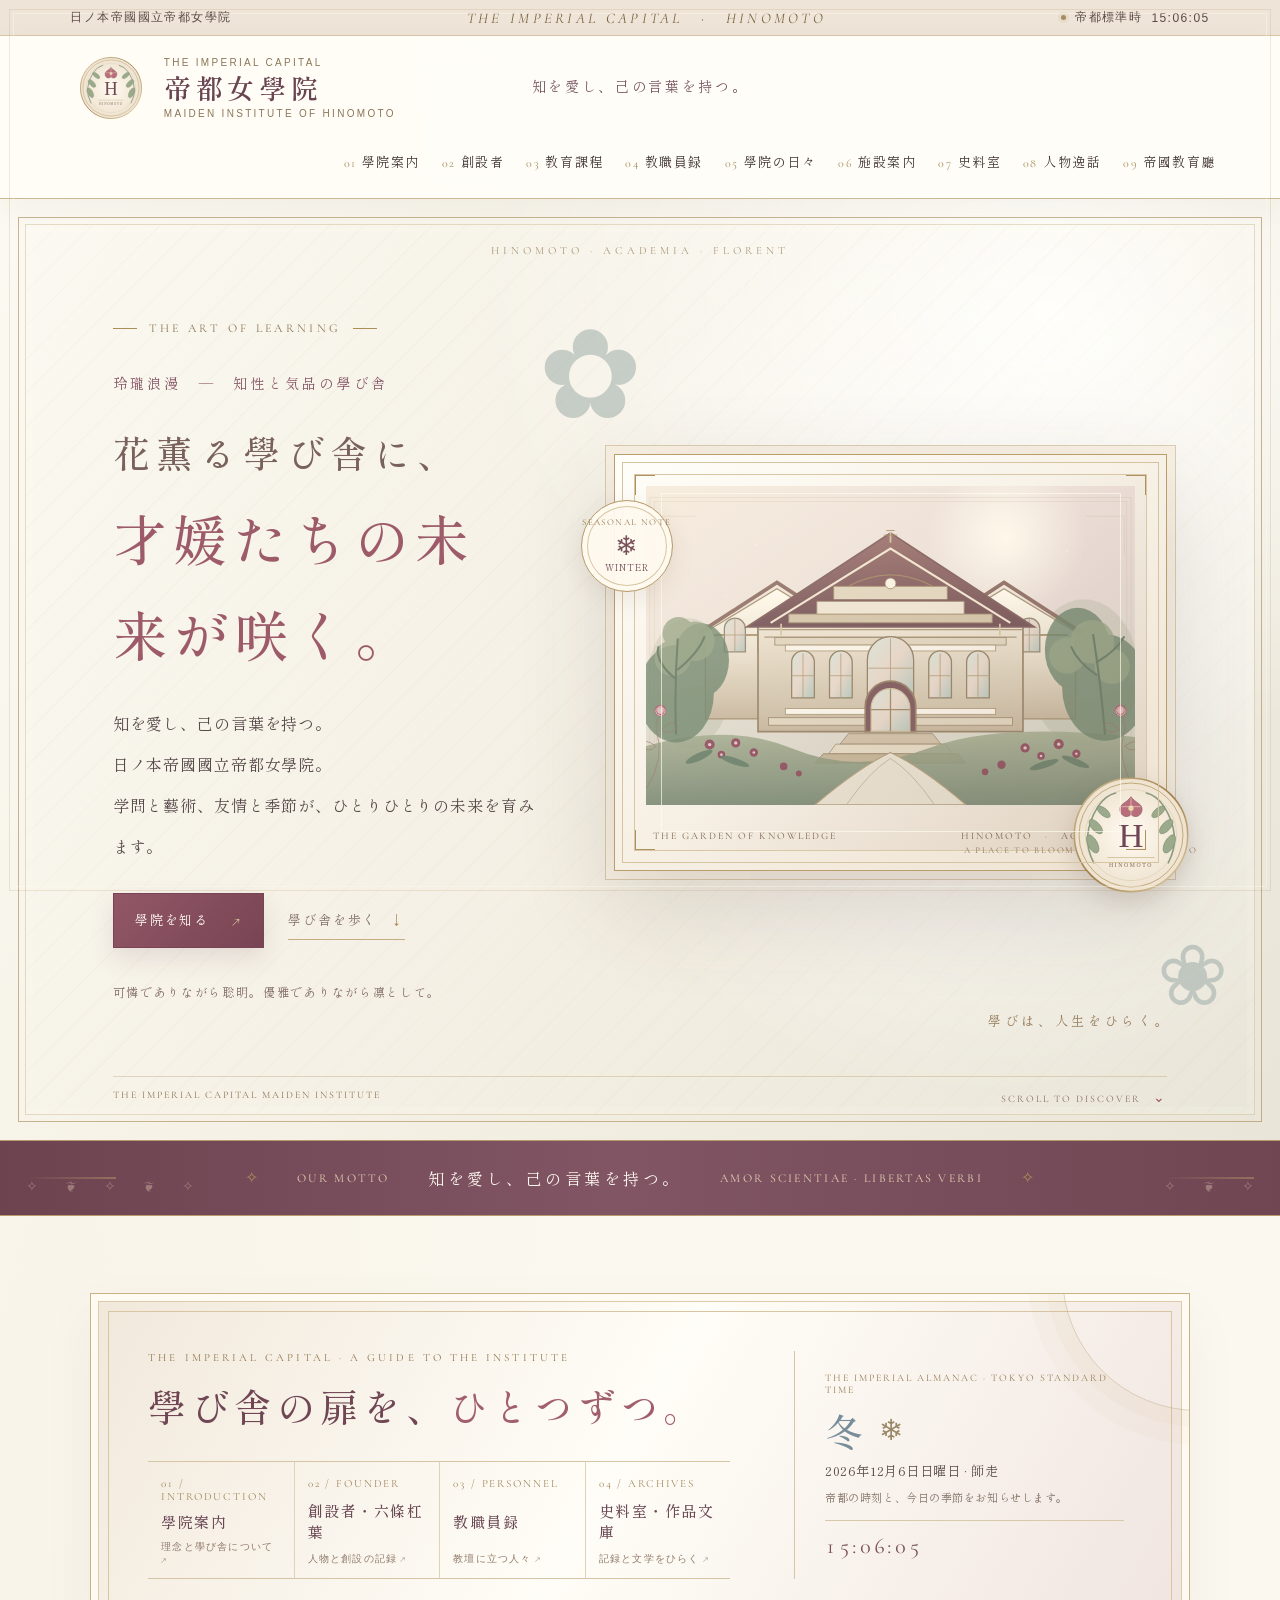
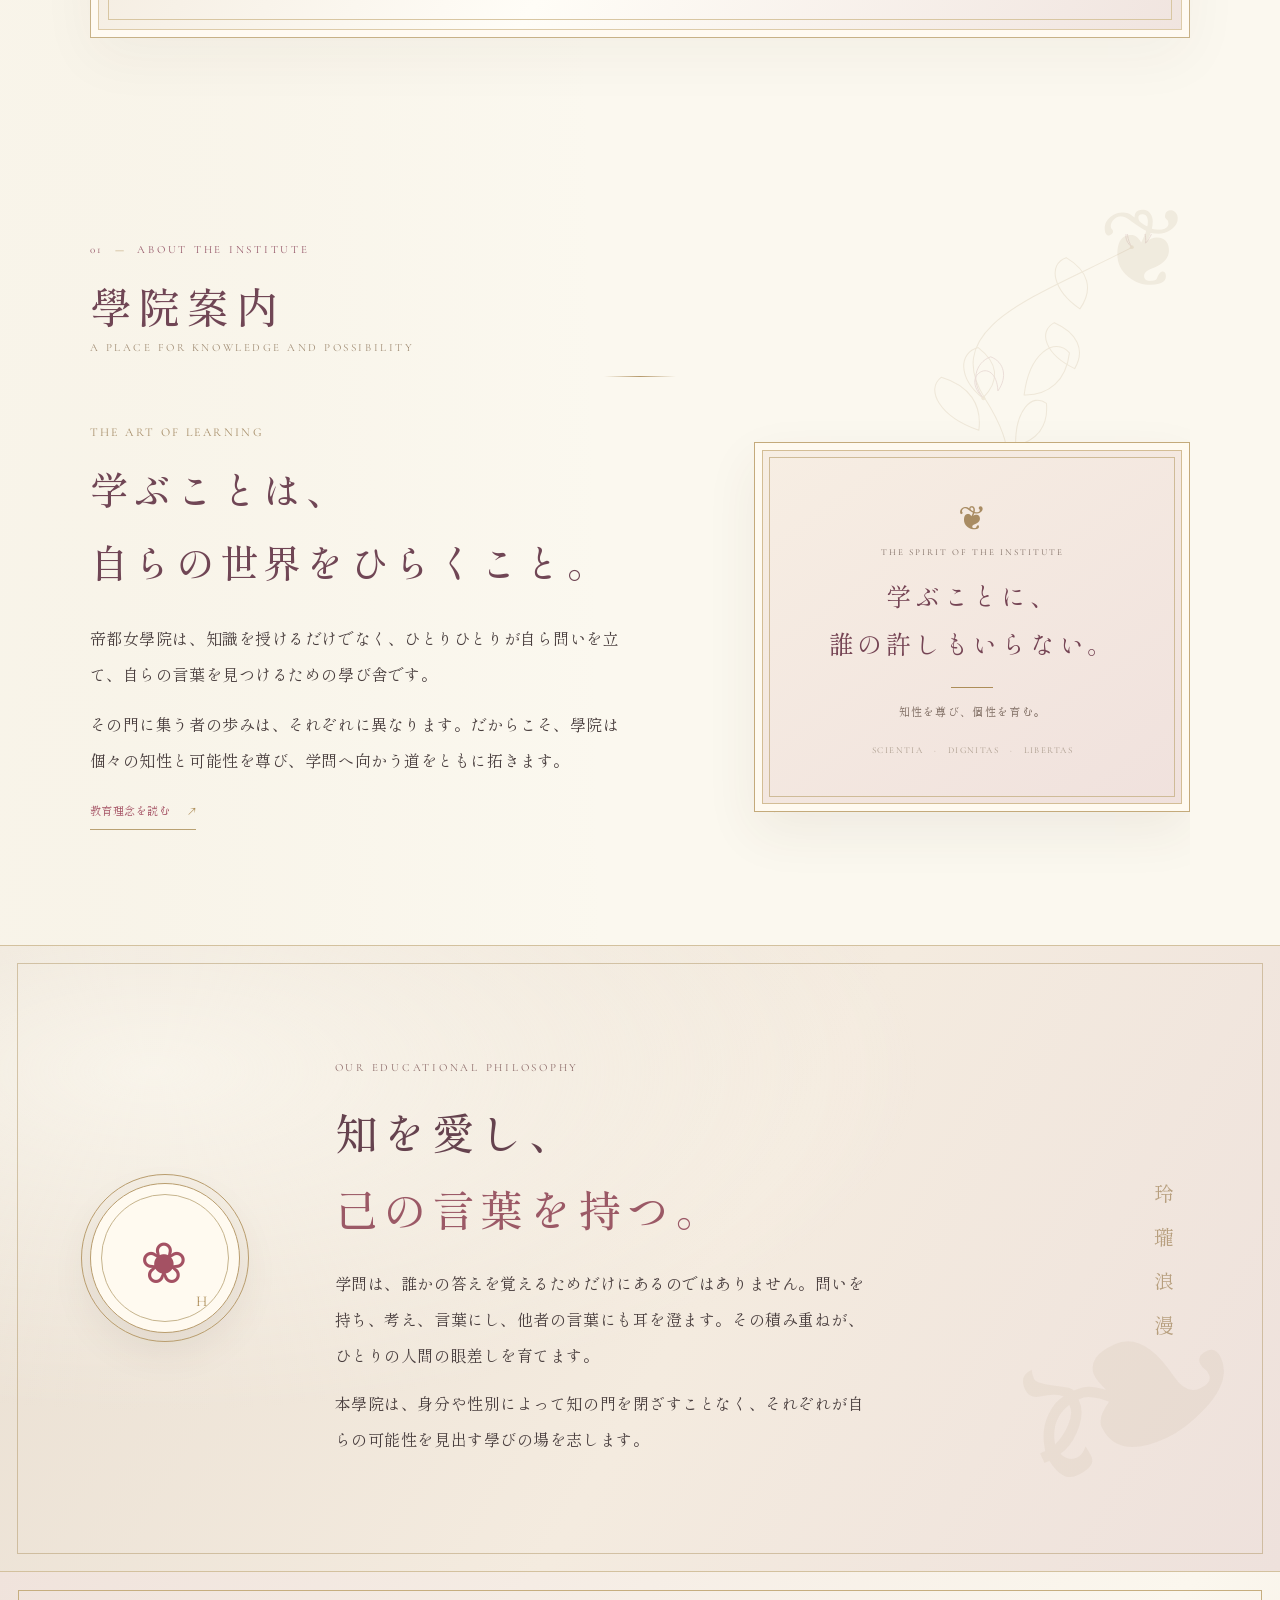
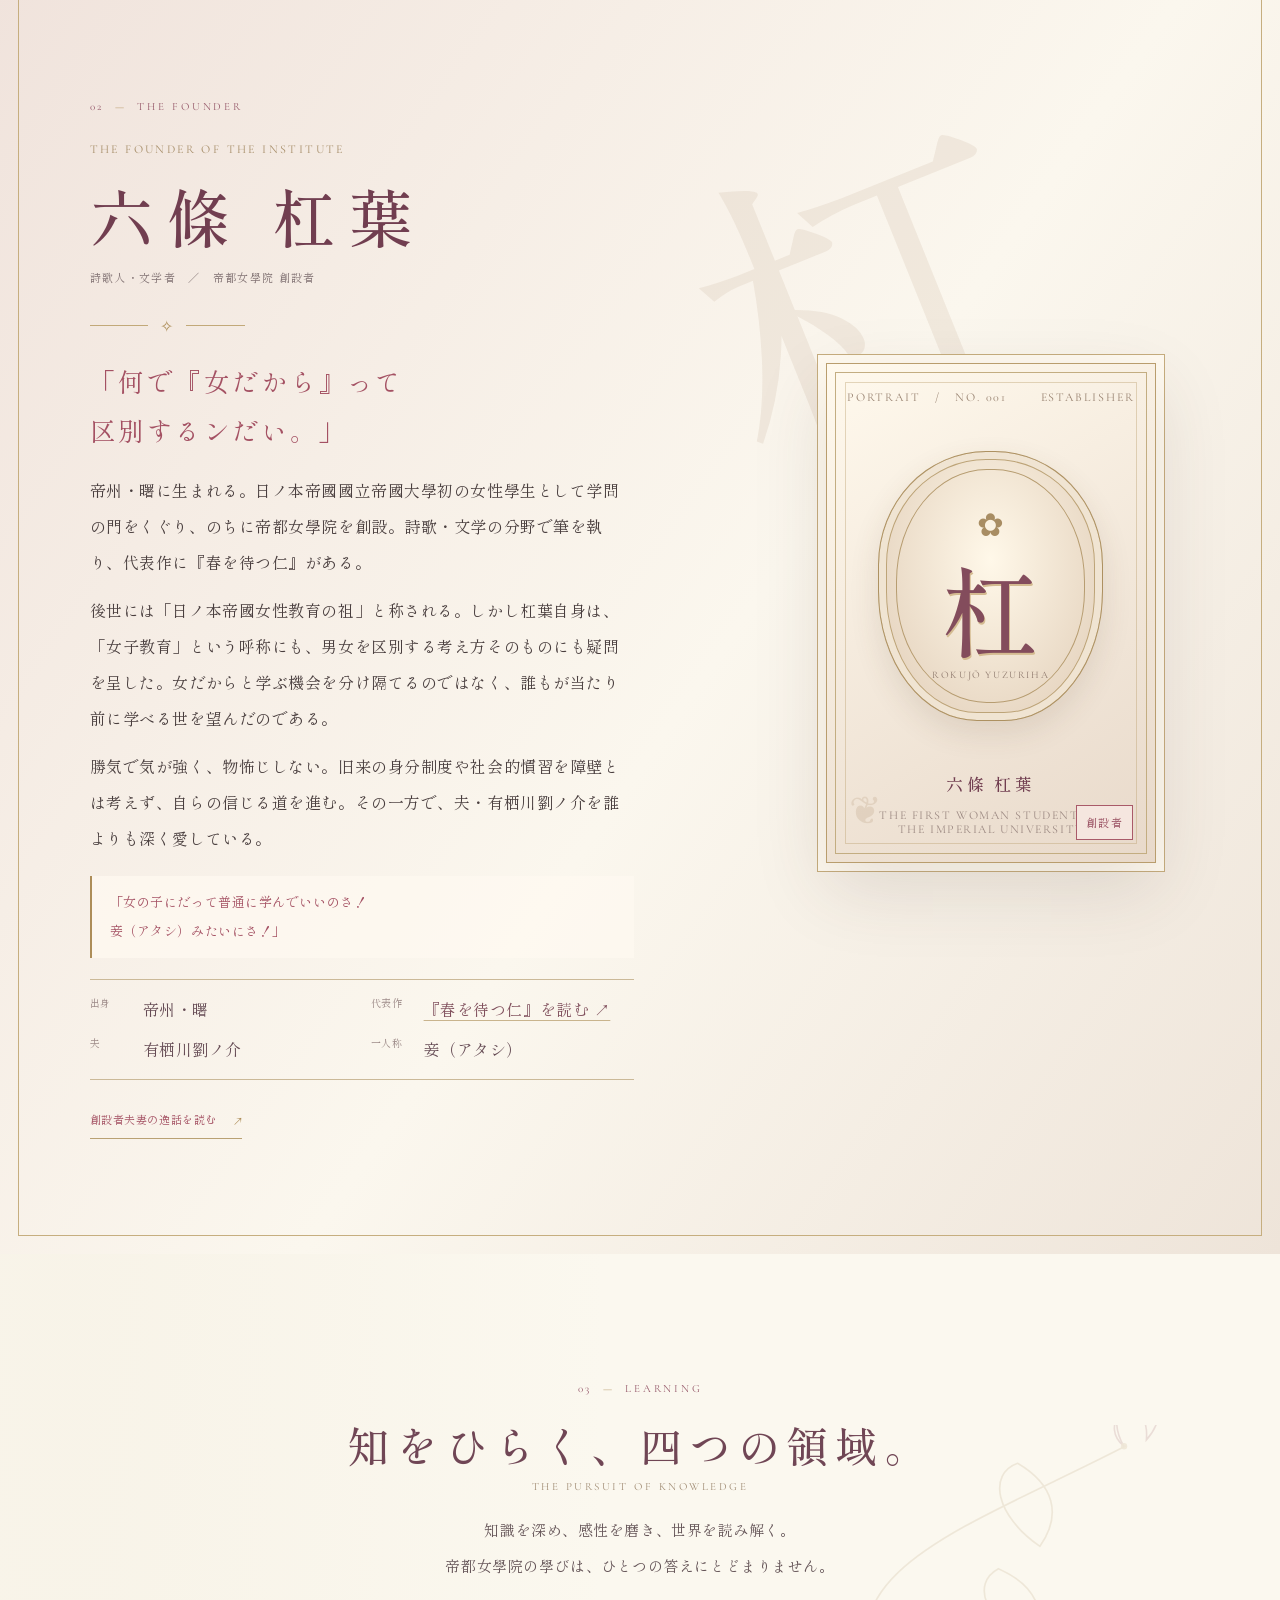
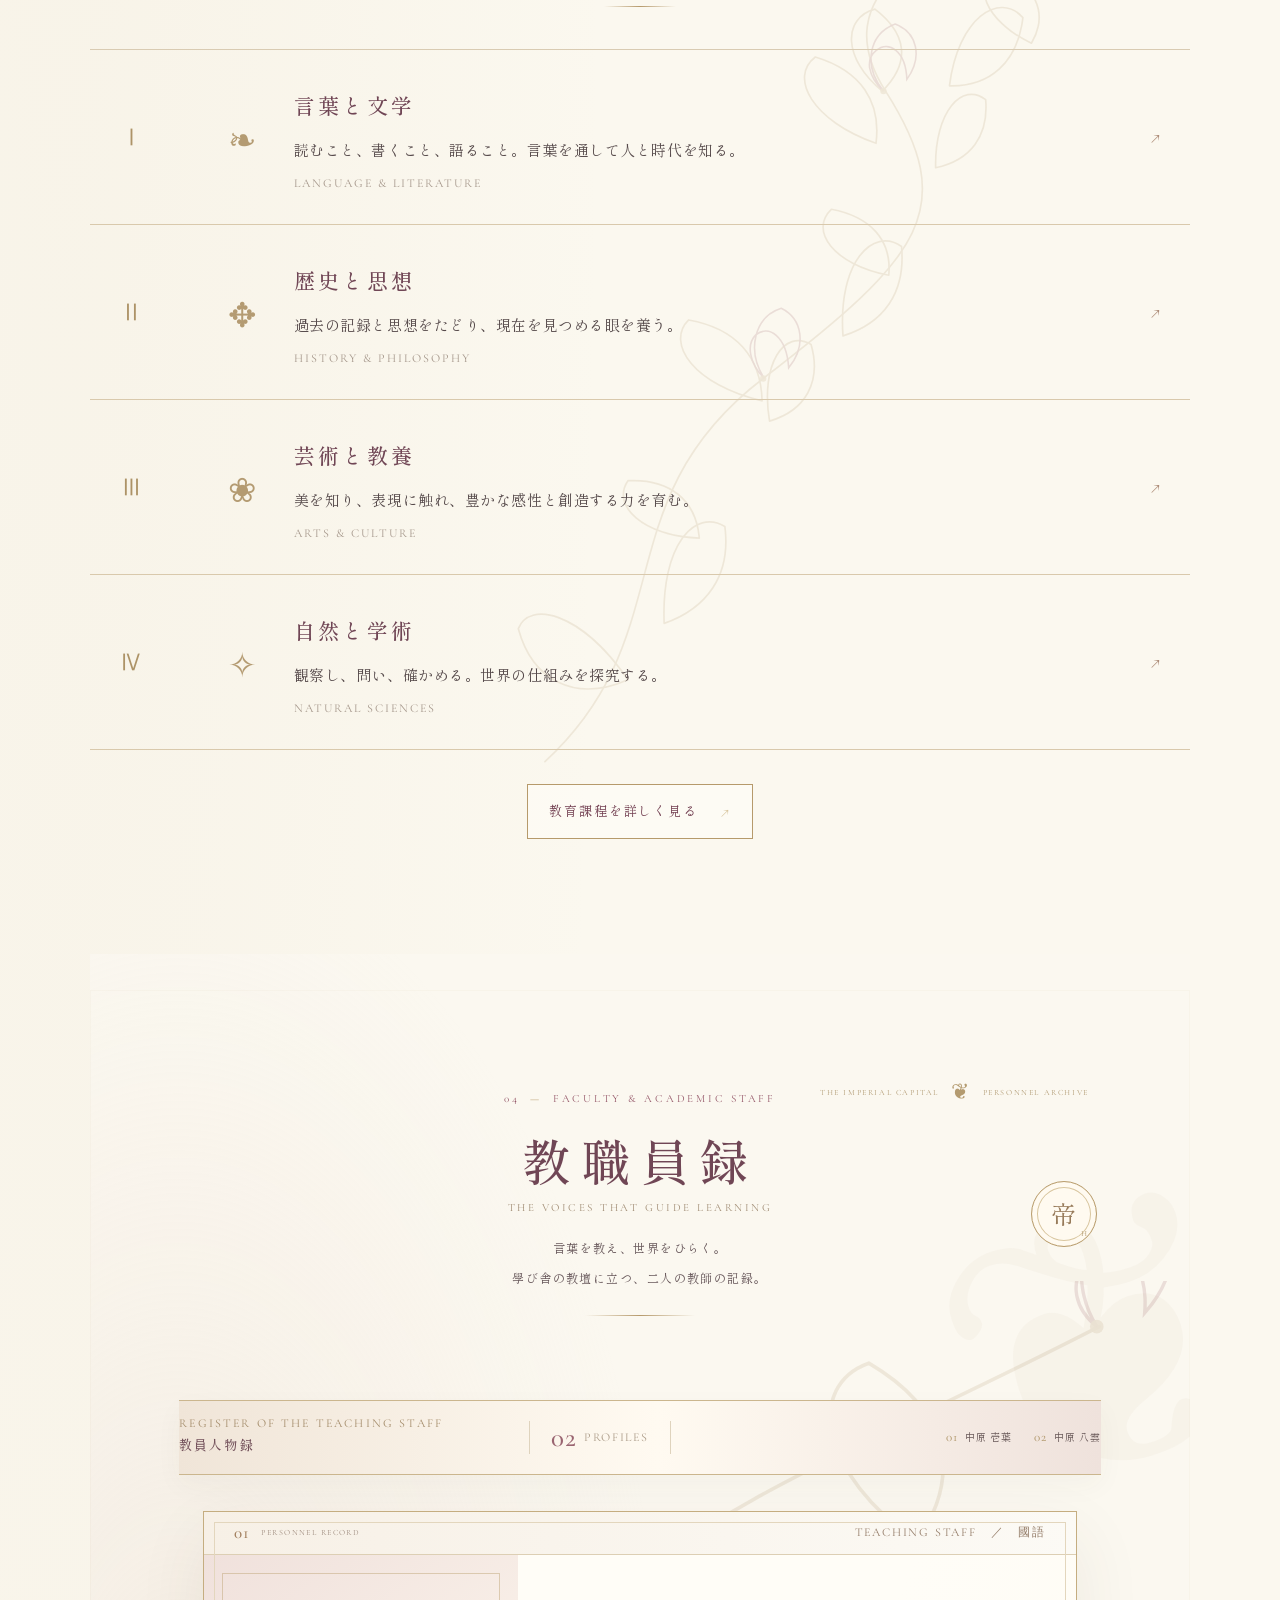
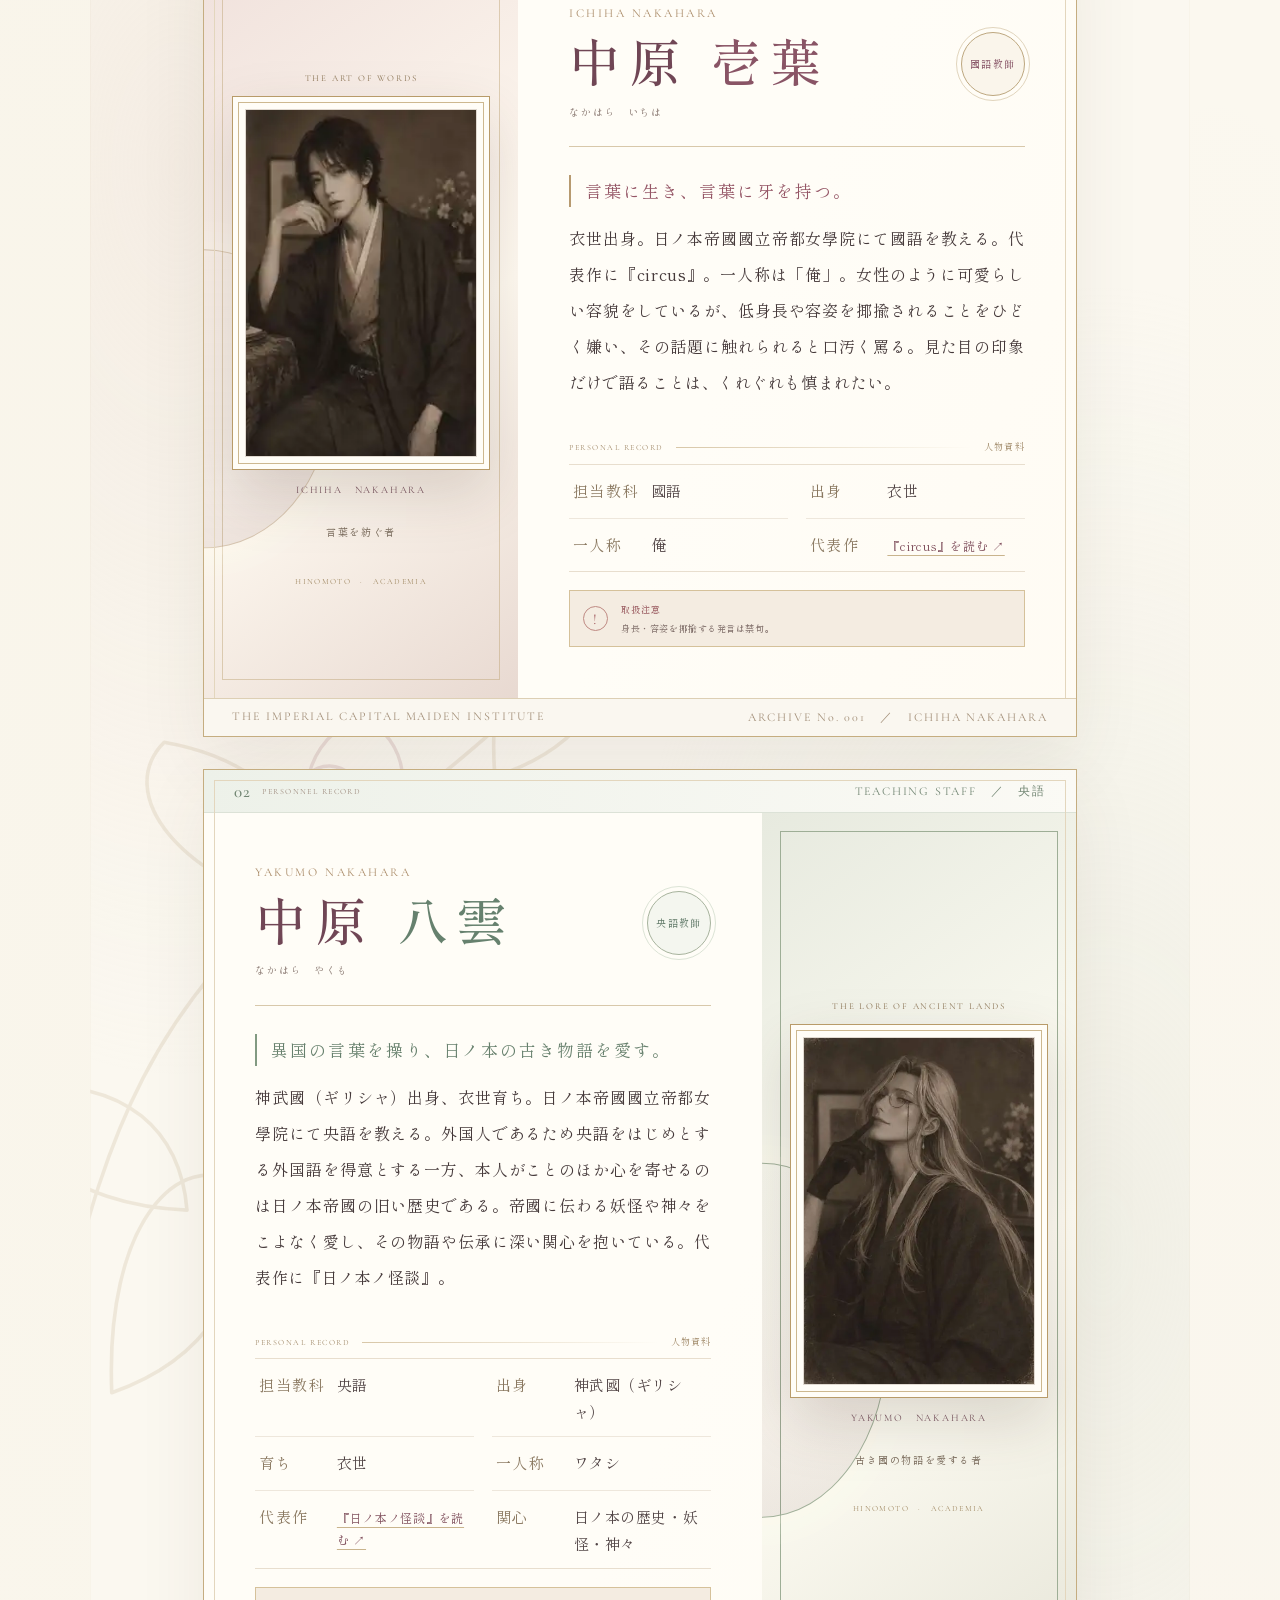
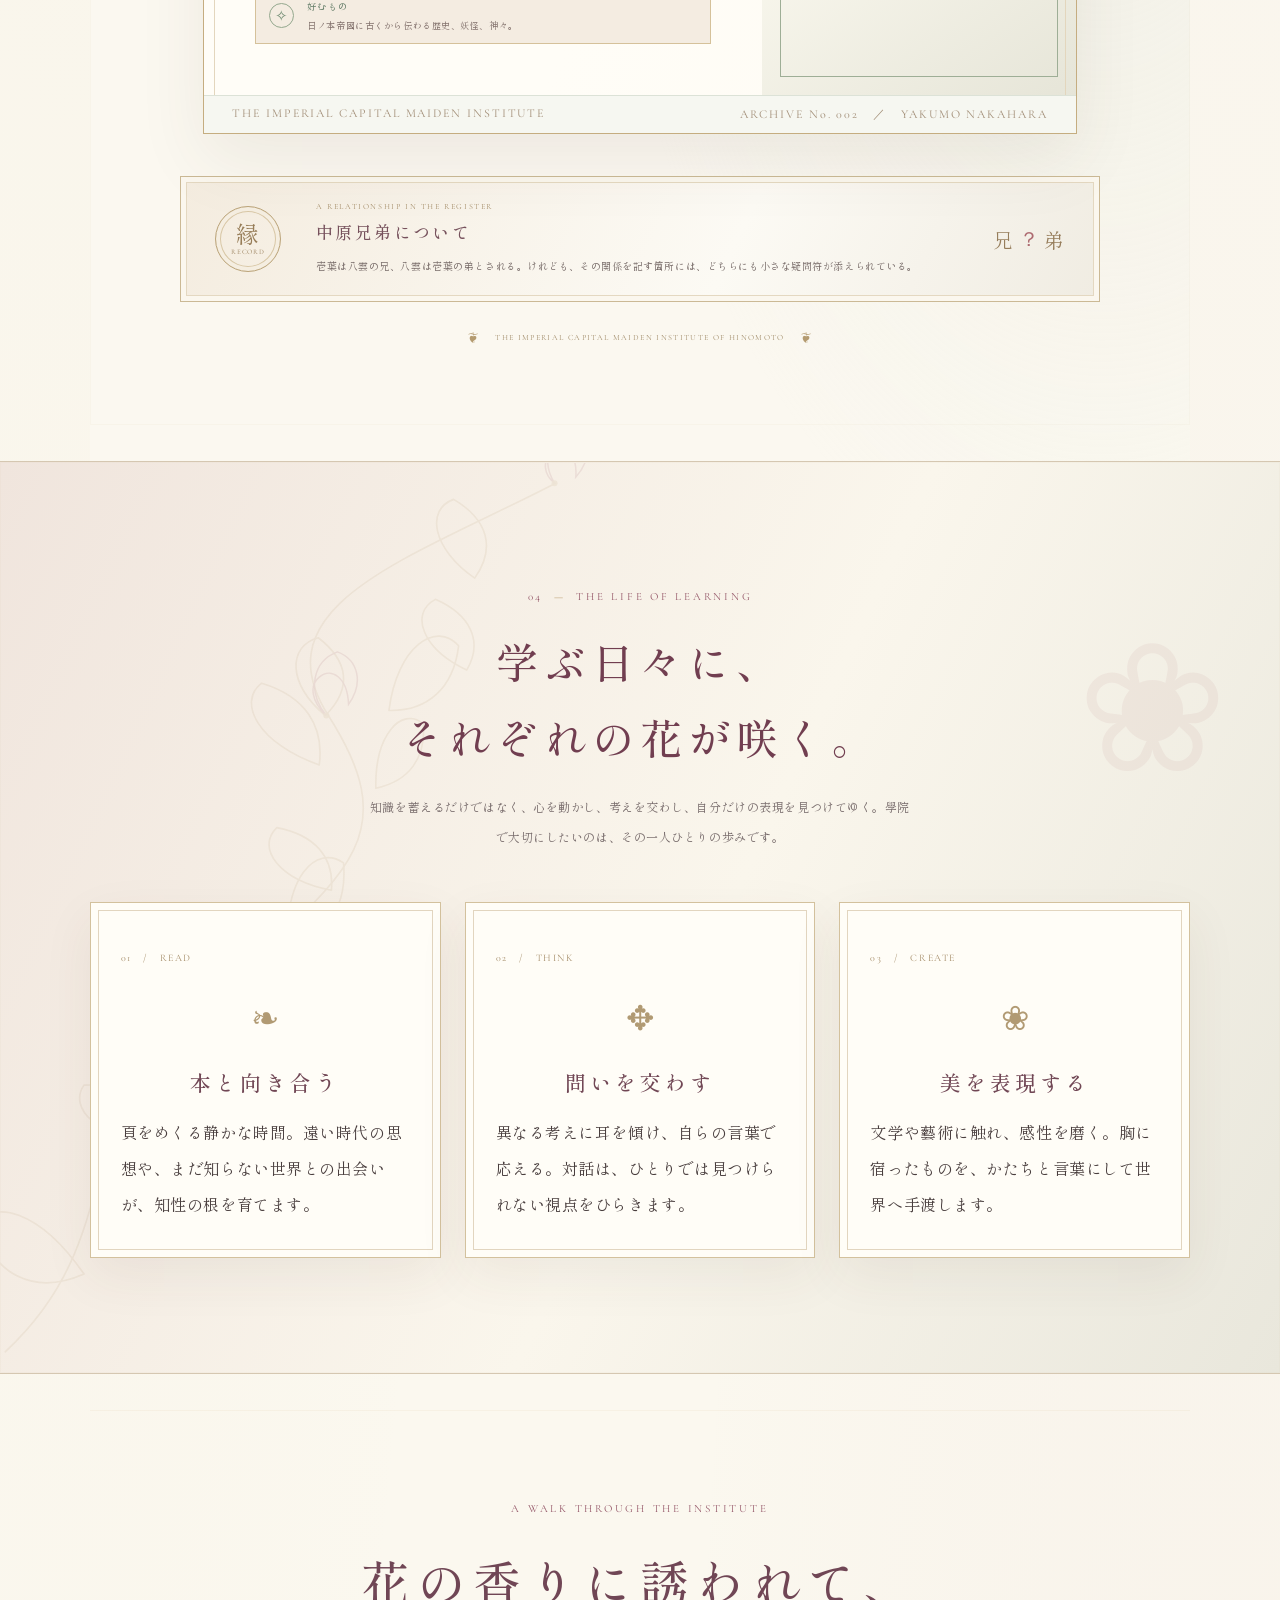
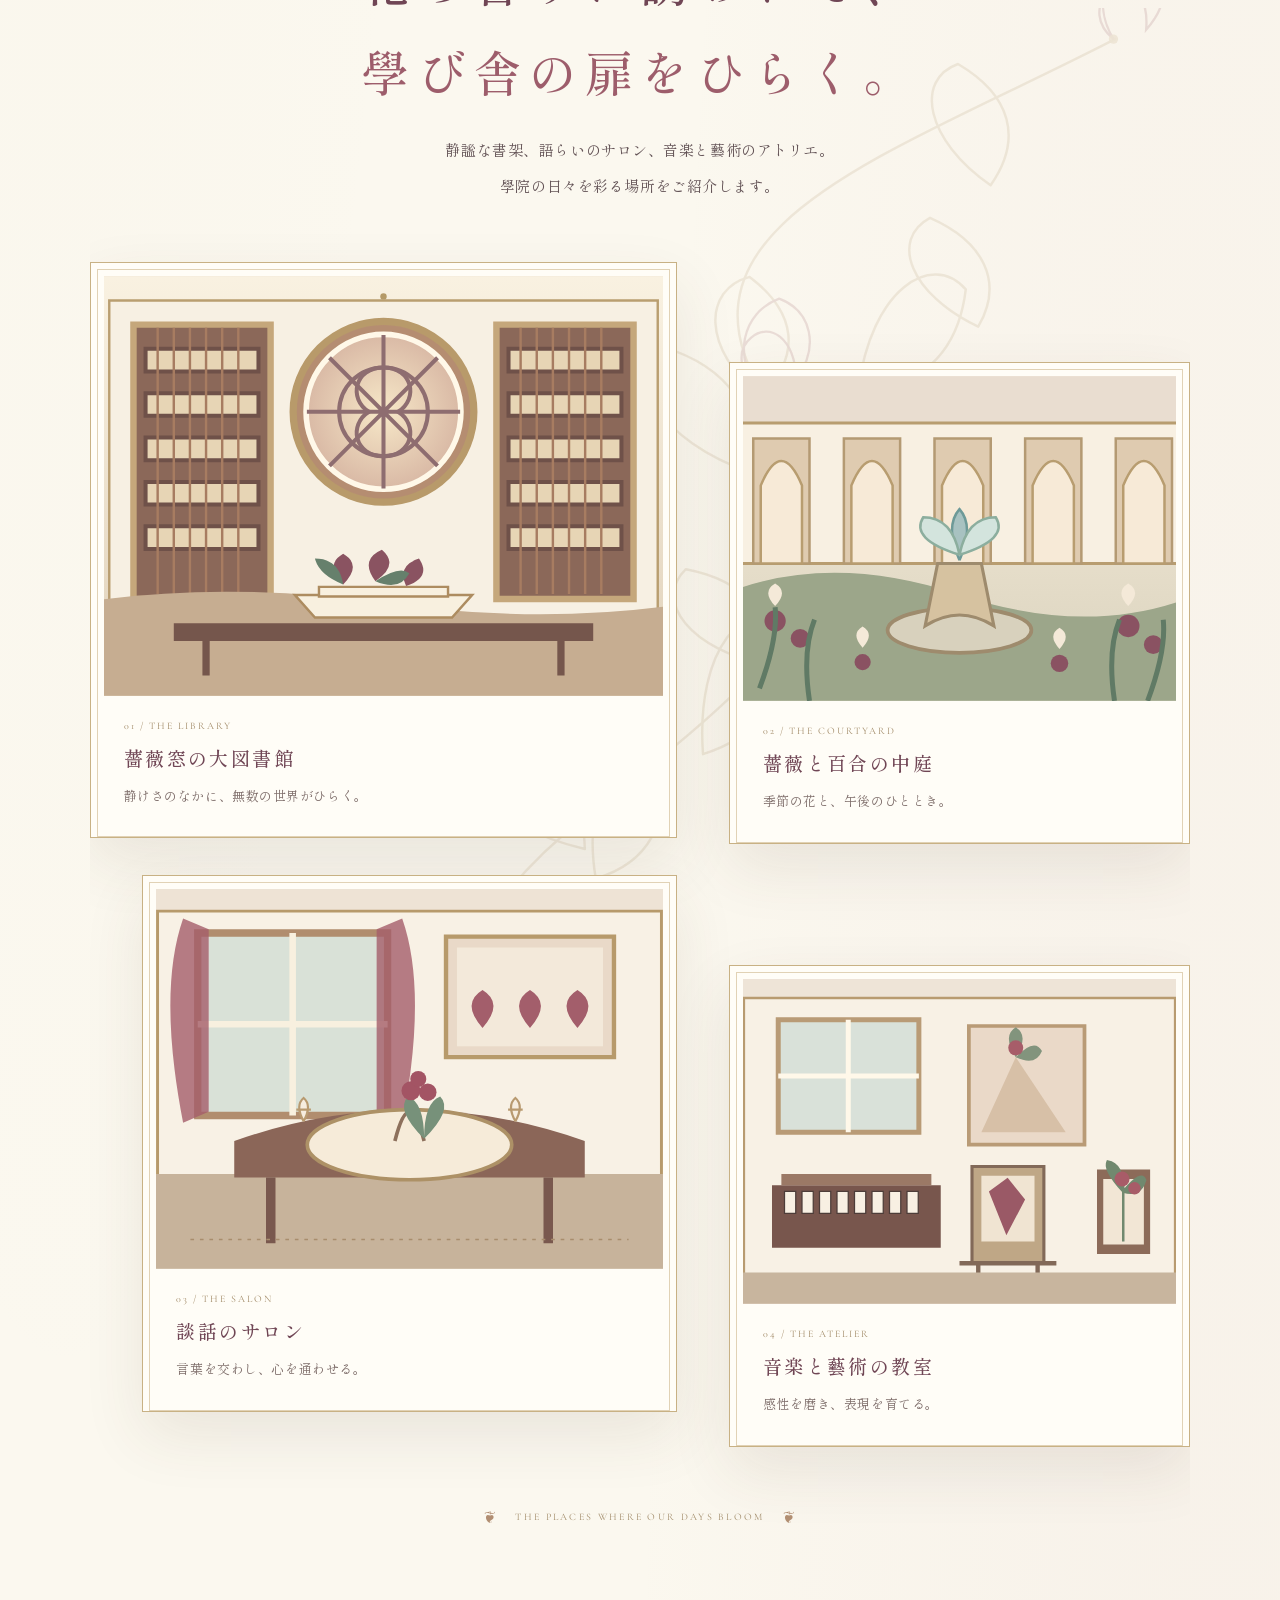
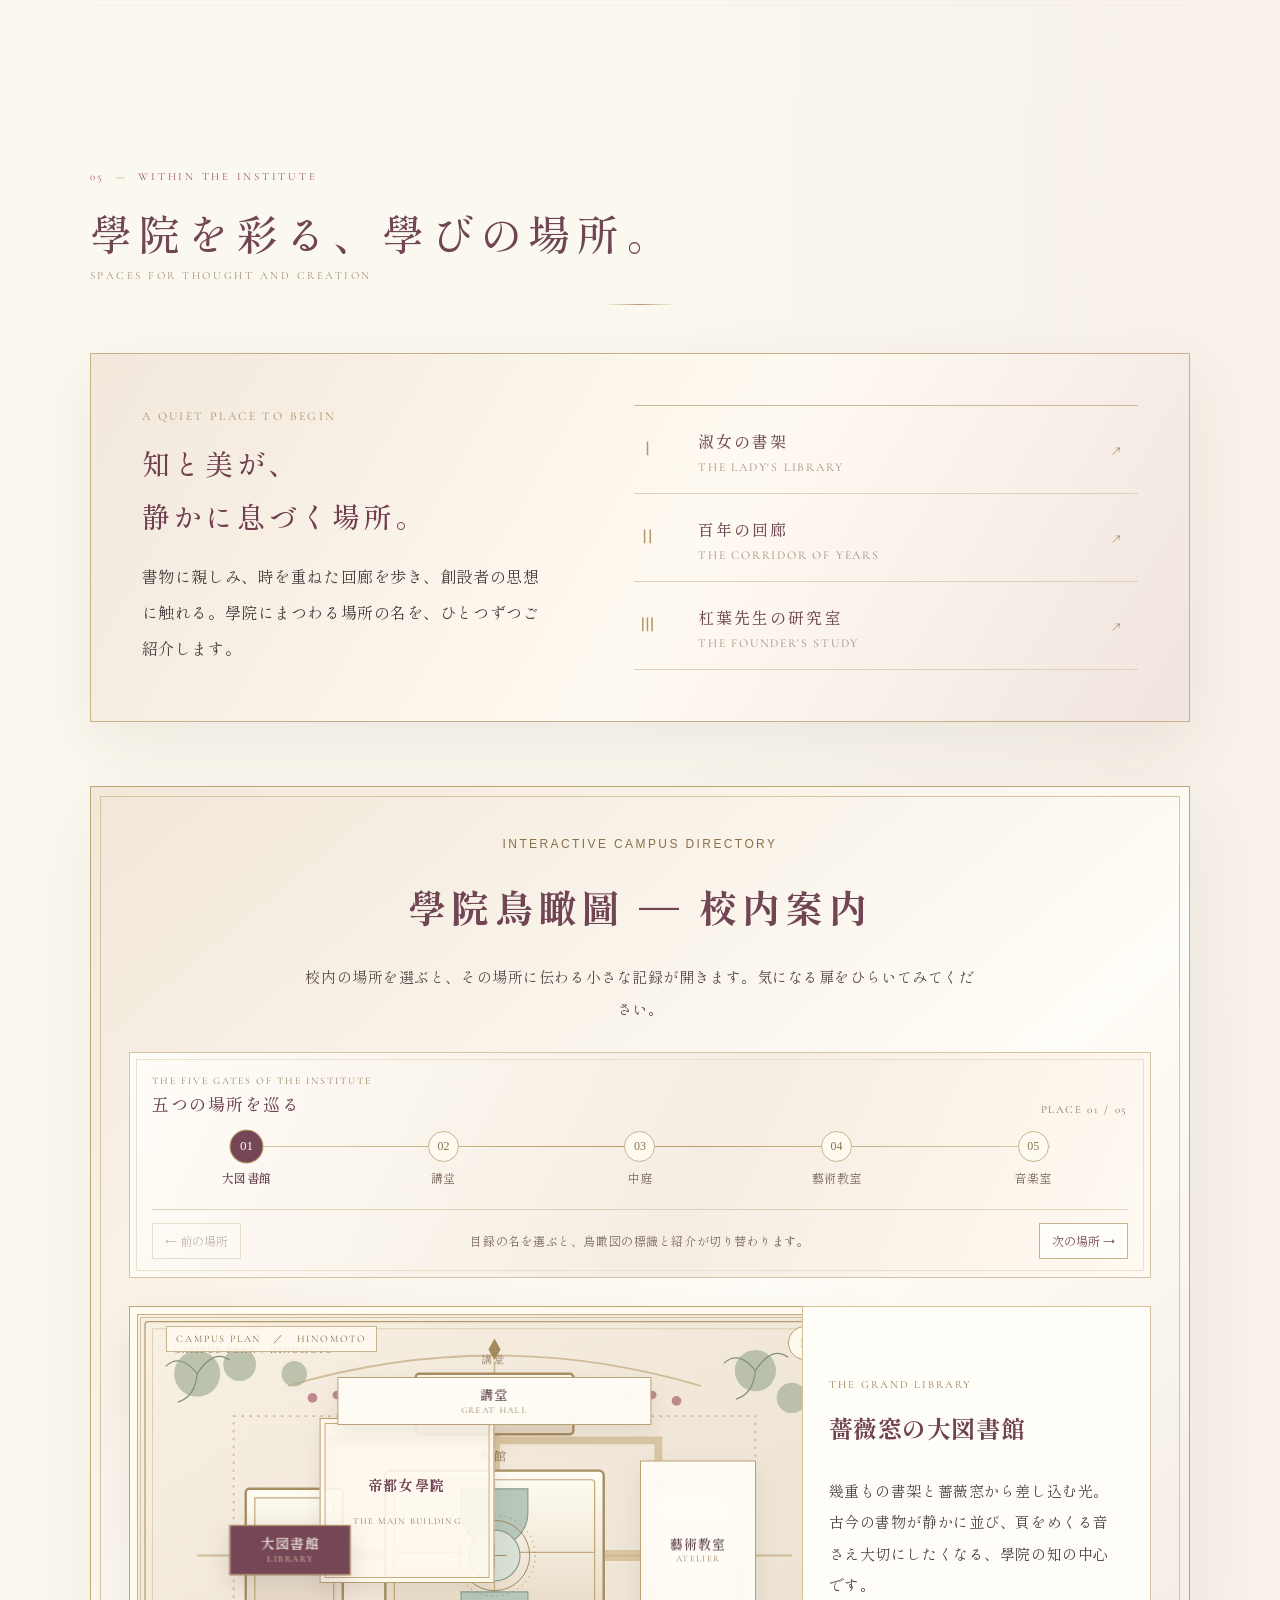
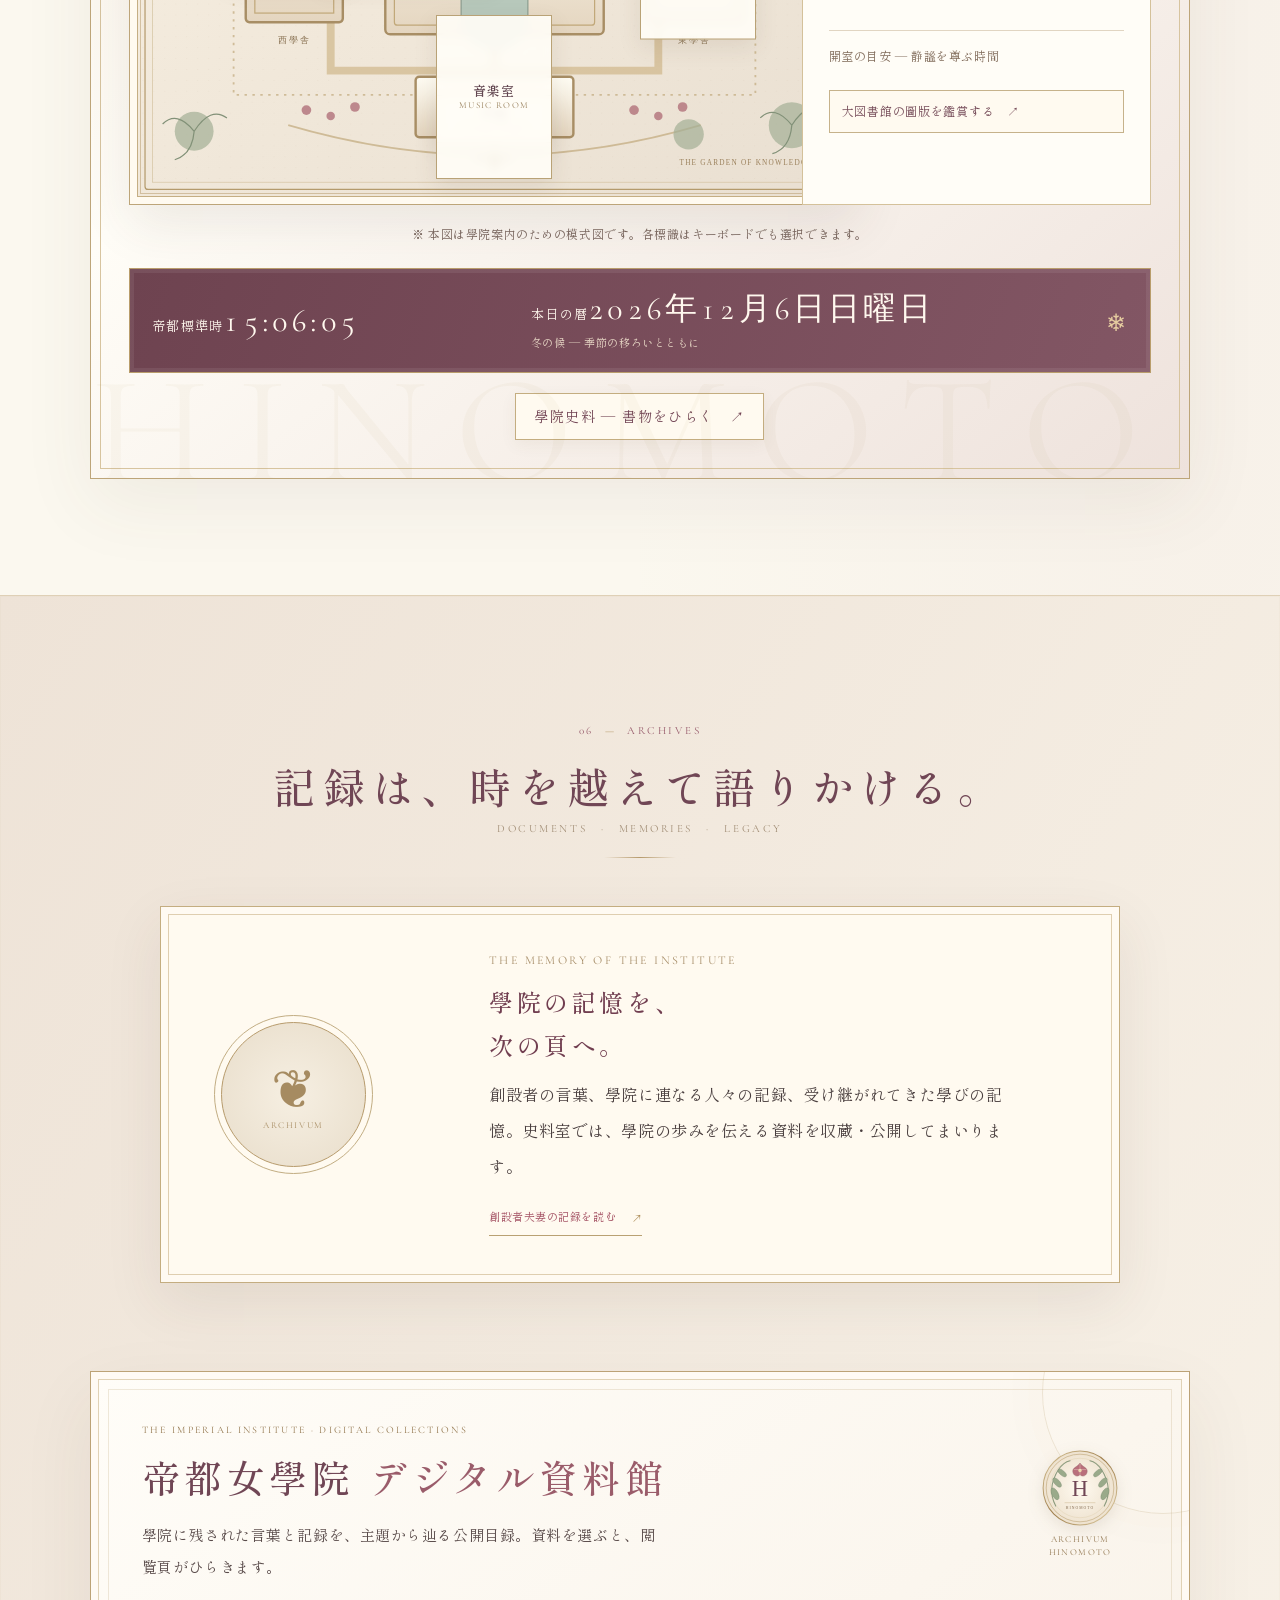
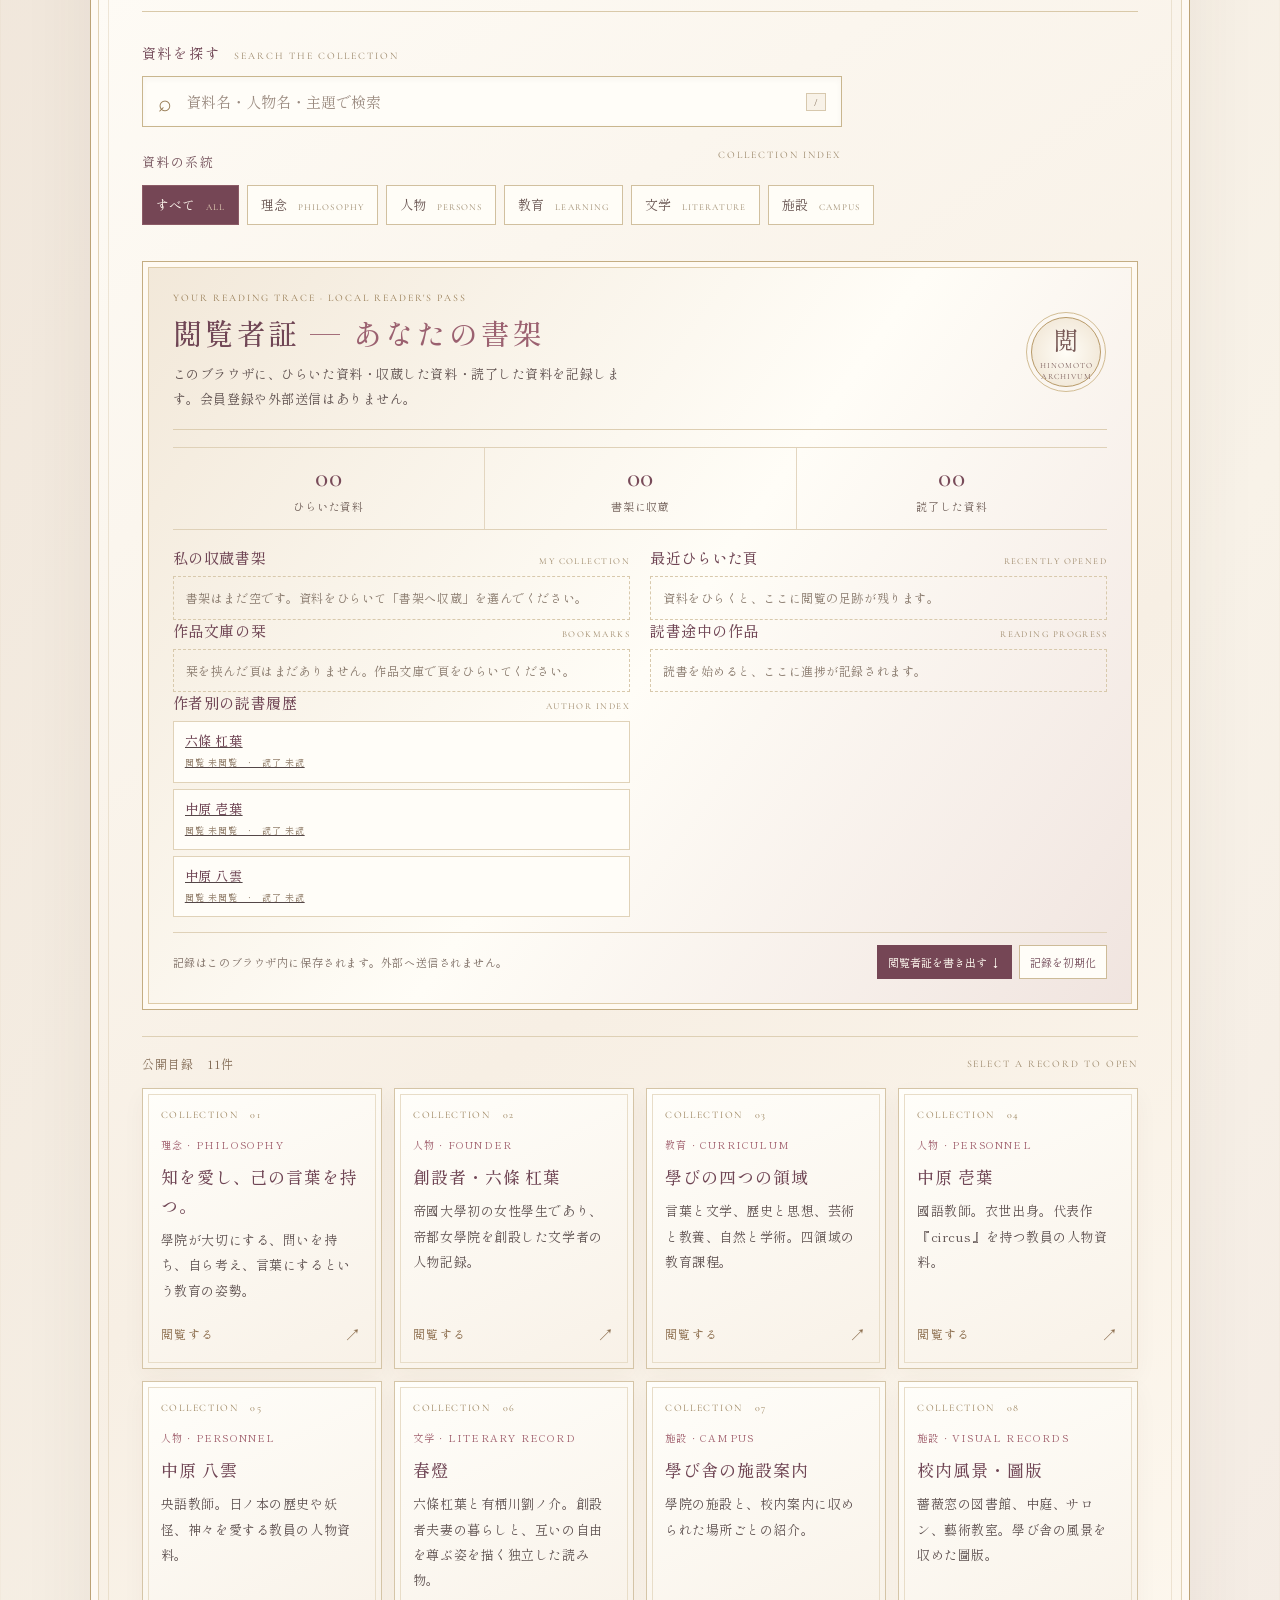
==== commit 91fcea6f: "Add reciprocal link to Ministry of Education" ====
--- a/index.html
+++ b/index.html
@@ -60,6 +60,7 @@
       <a href="#campus"><span>06</span>施設案内</a>
       <a href="#archives"><span>07</span>史料室</a>
       <a href="#stories"><span>08</span>人物逸話</a>
+      <a href="https://8fgb66gmt2-stack.github.io/-Ministry-of-Education-of-the-Empire-of-Hinomoto/"><span>09</span>帝國教育廳</a>
     </nav>
   </header>
 
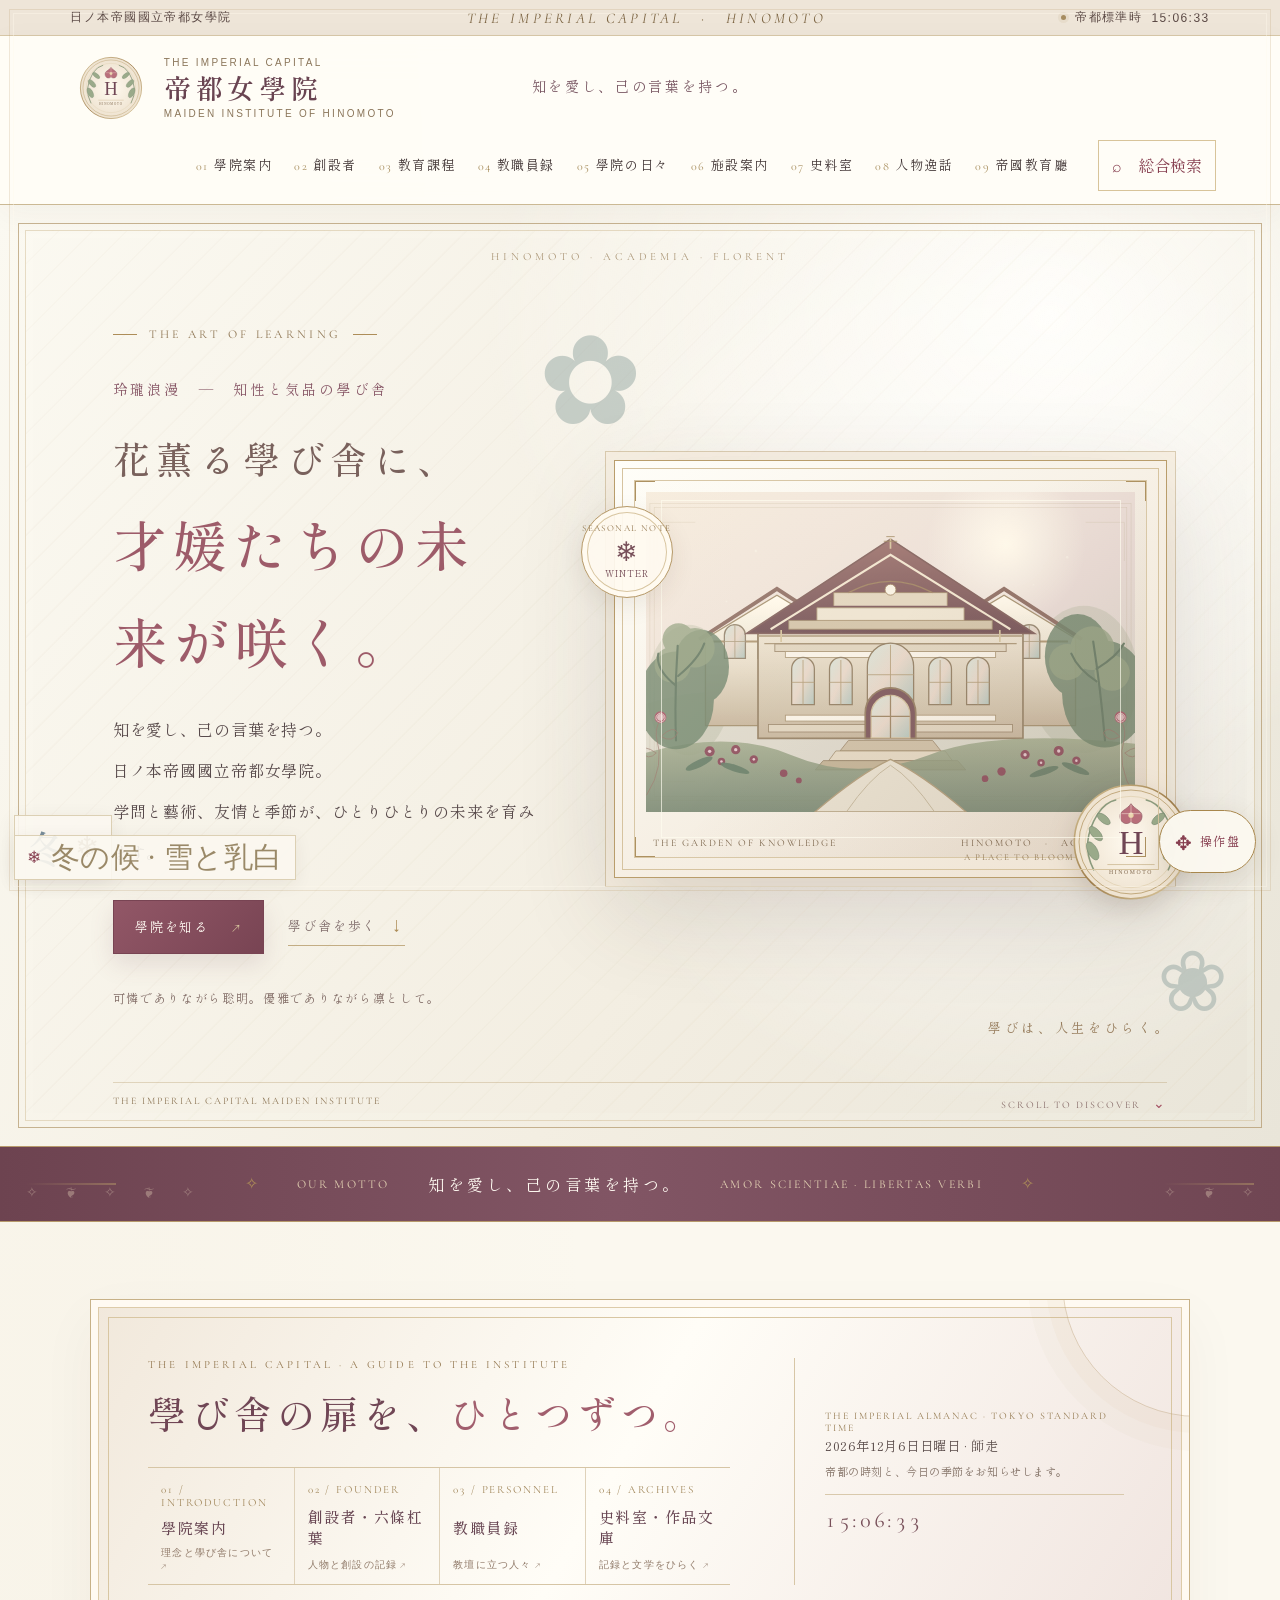
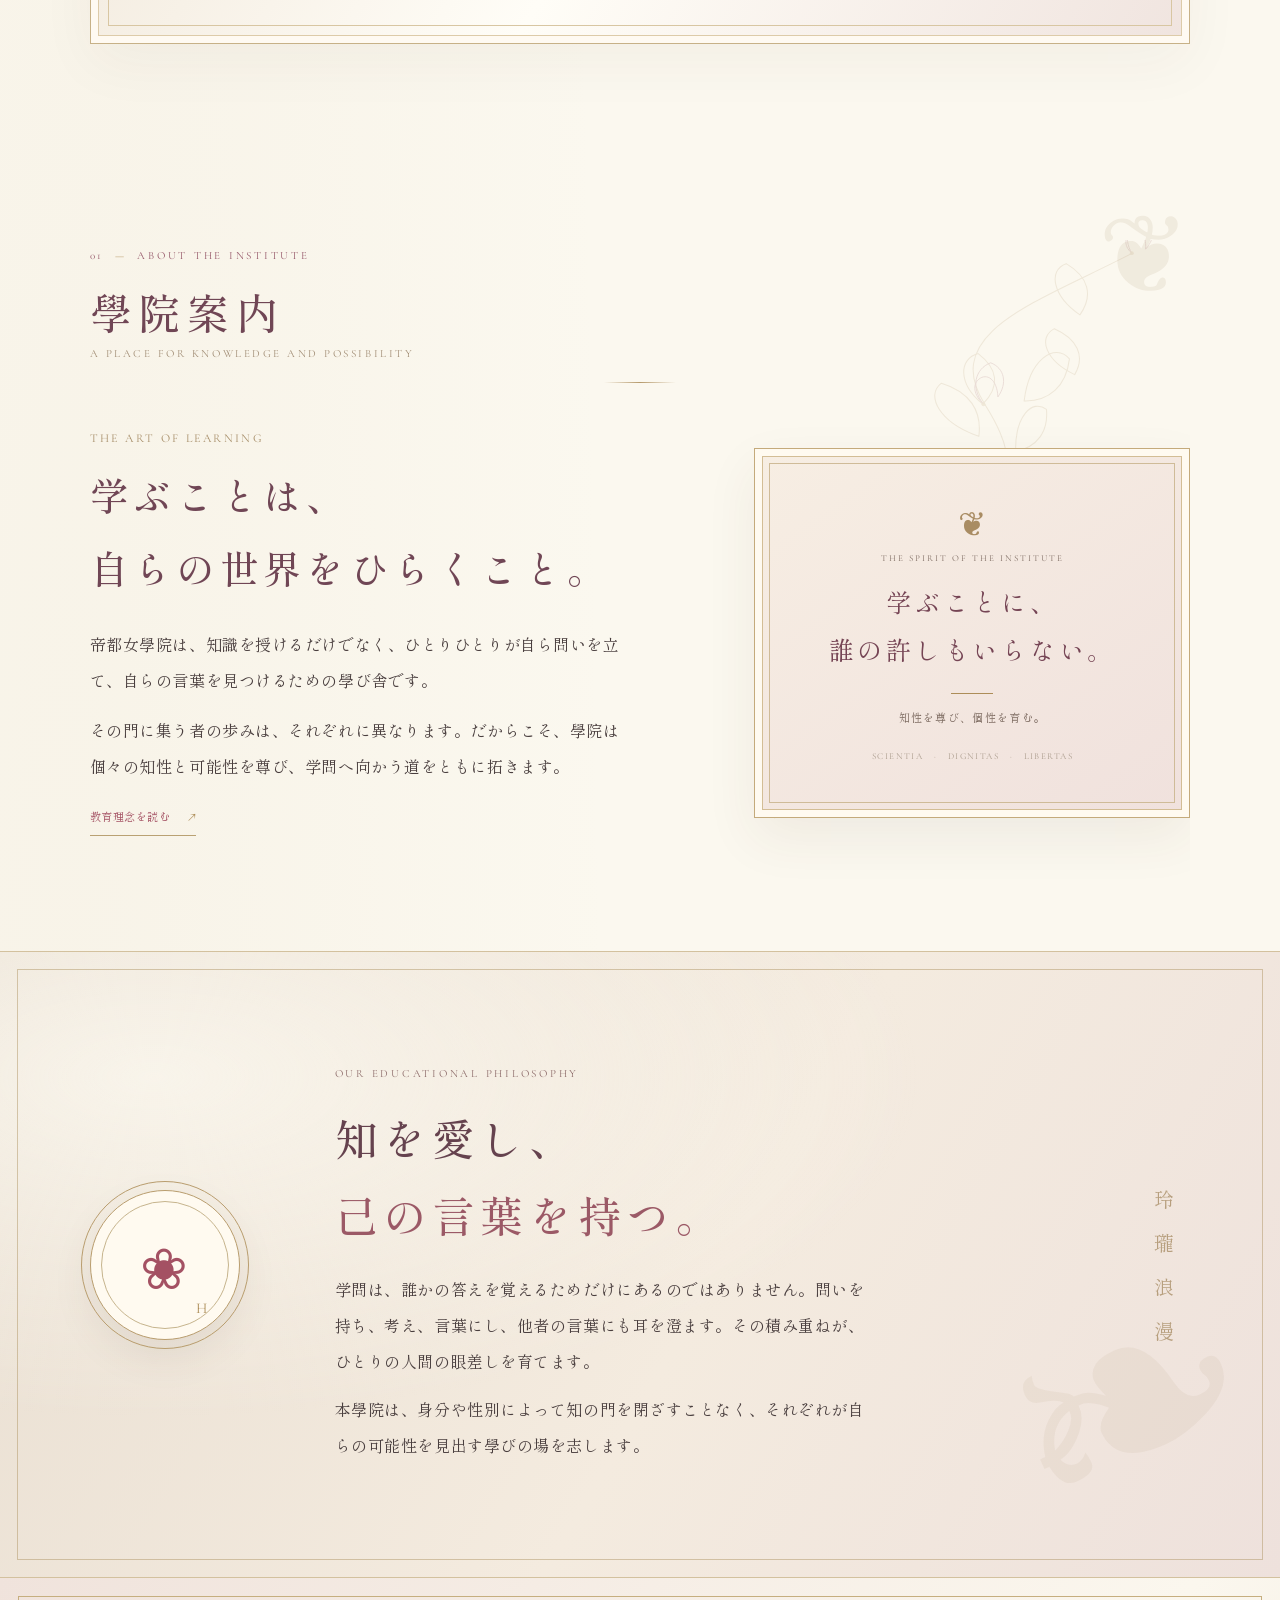
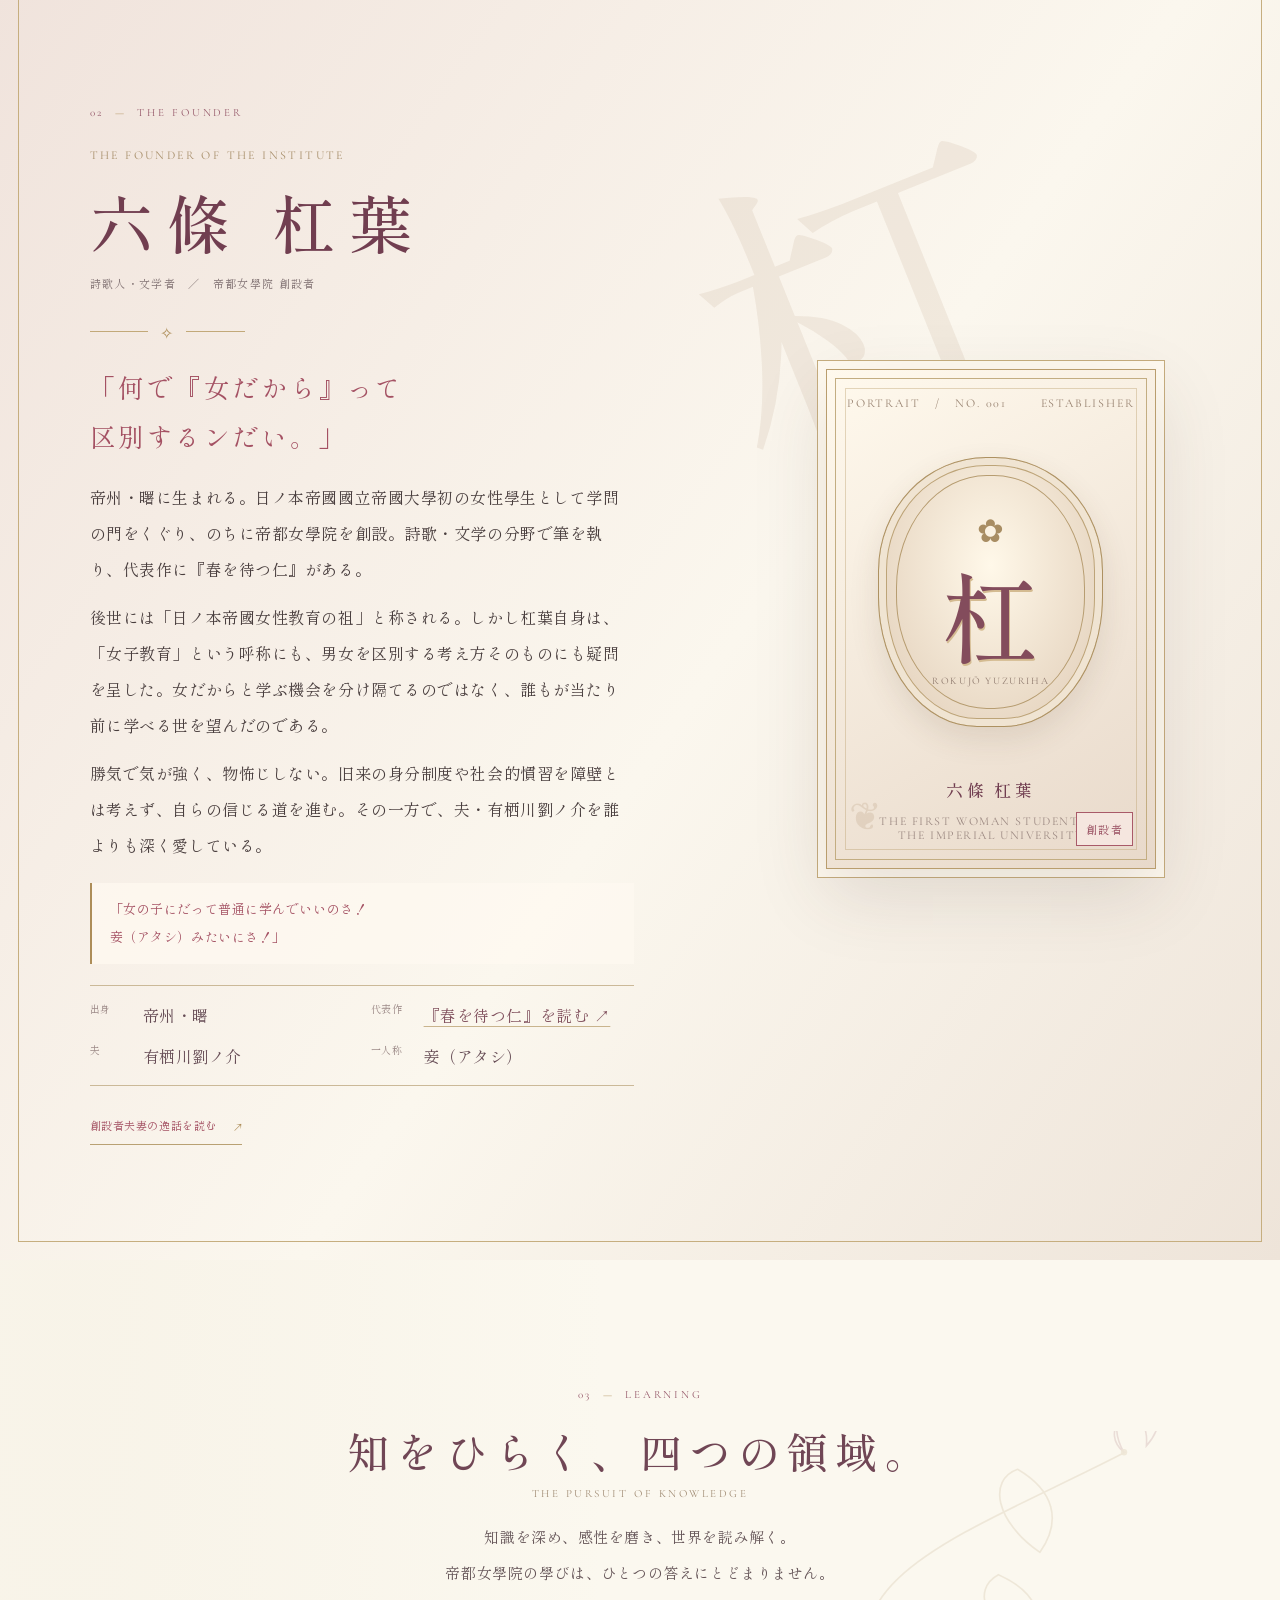
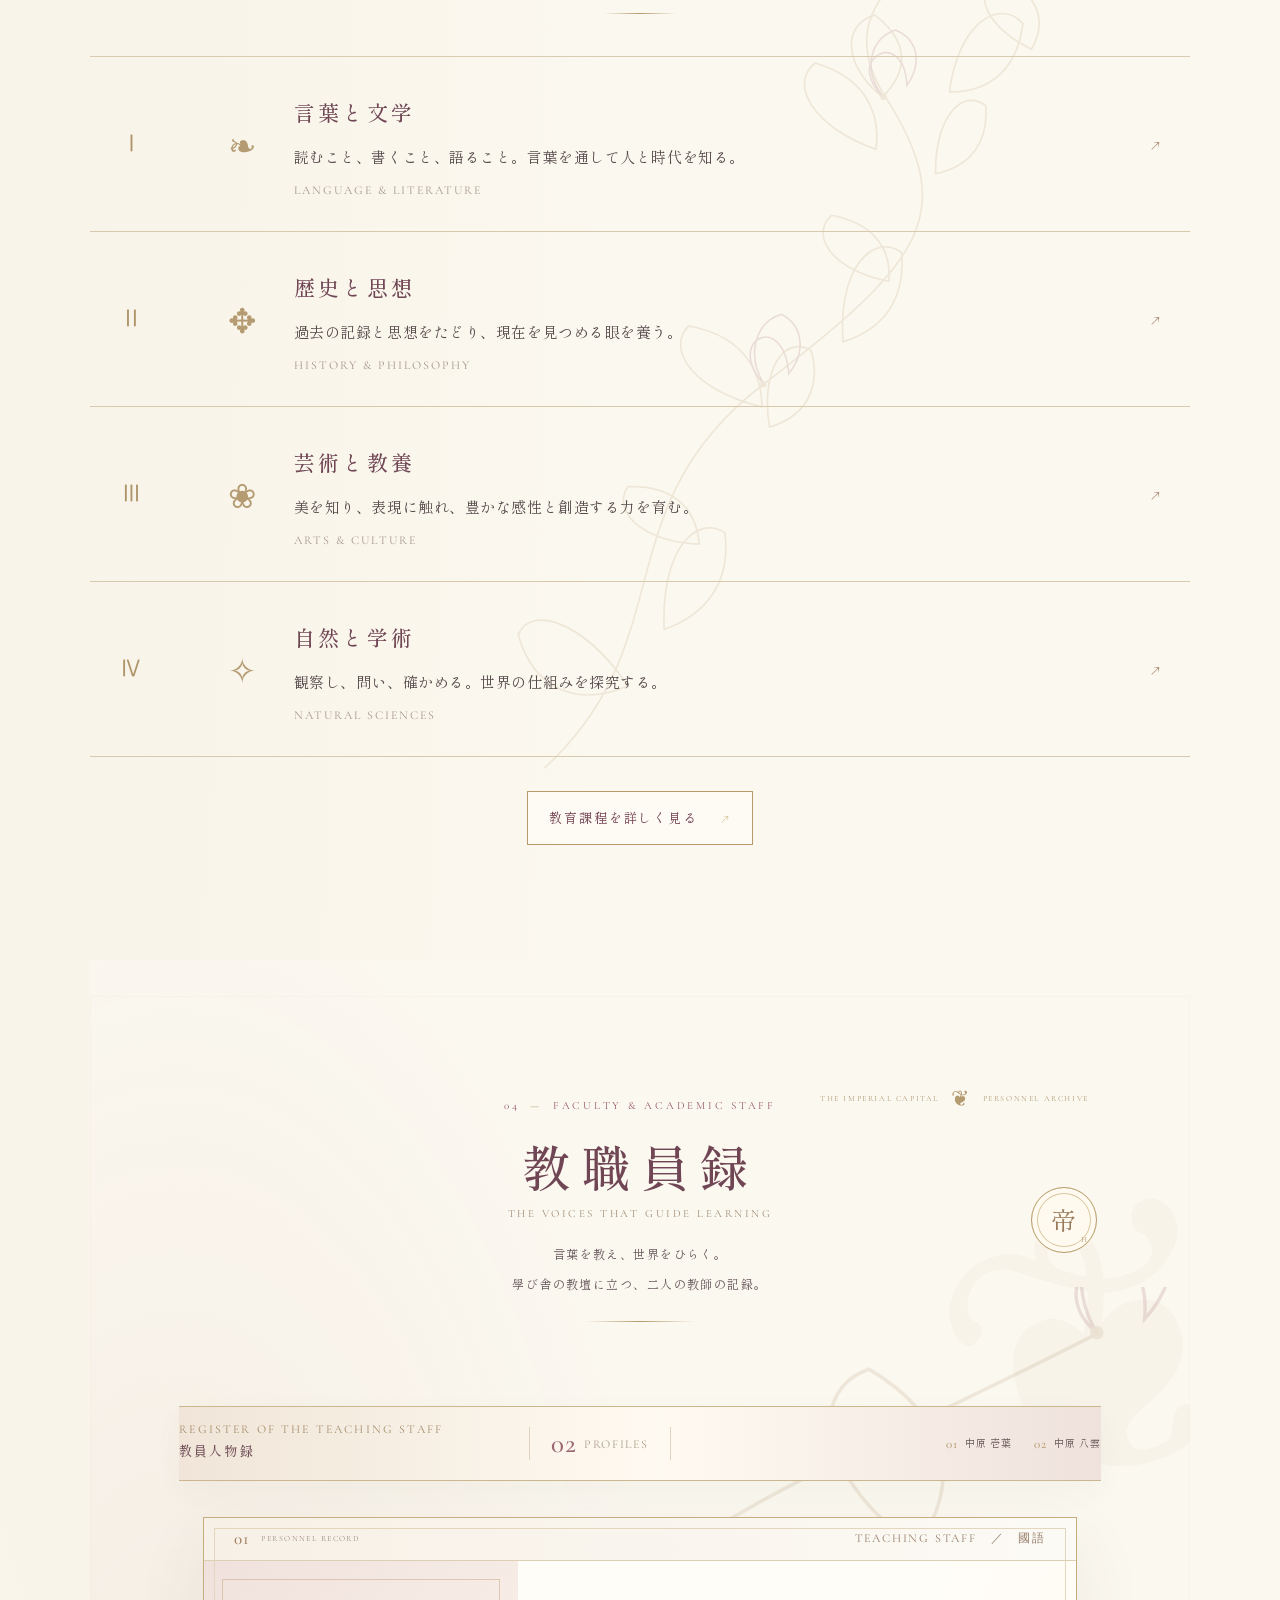
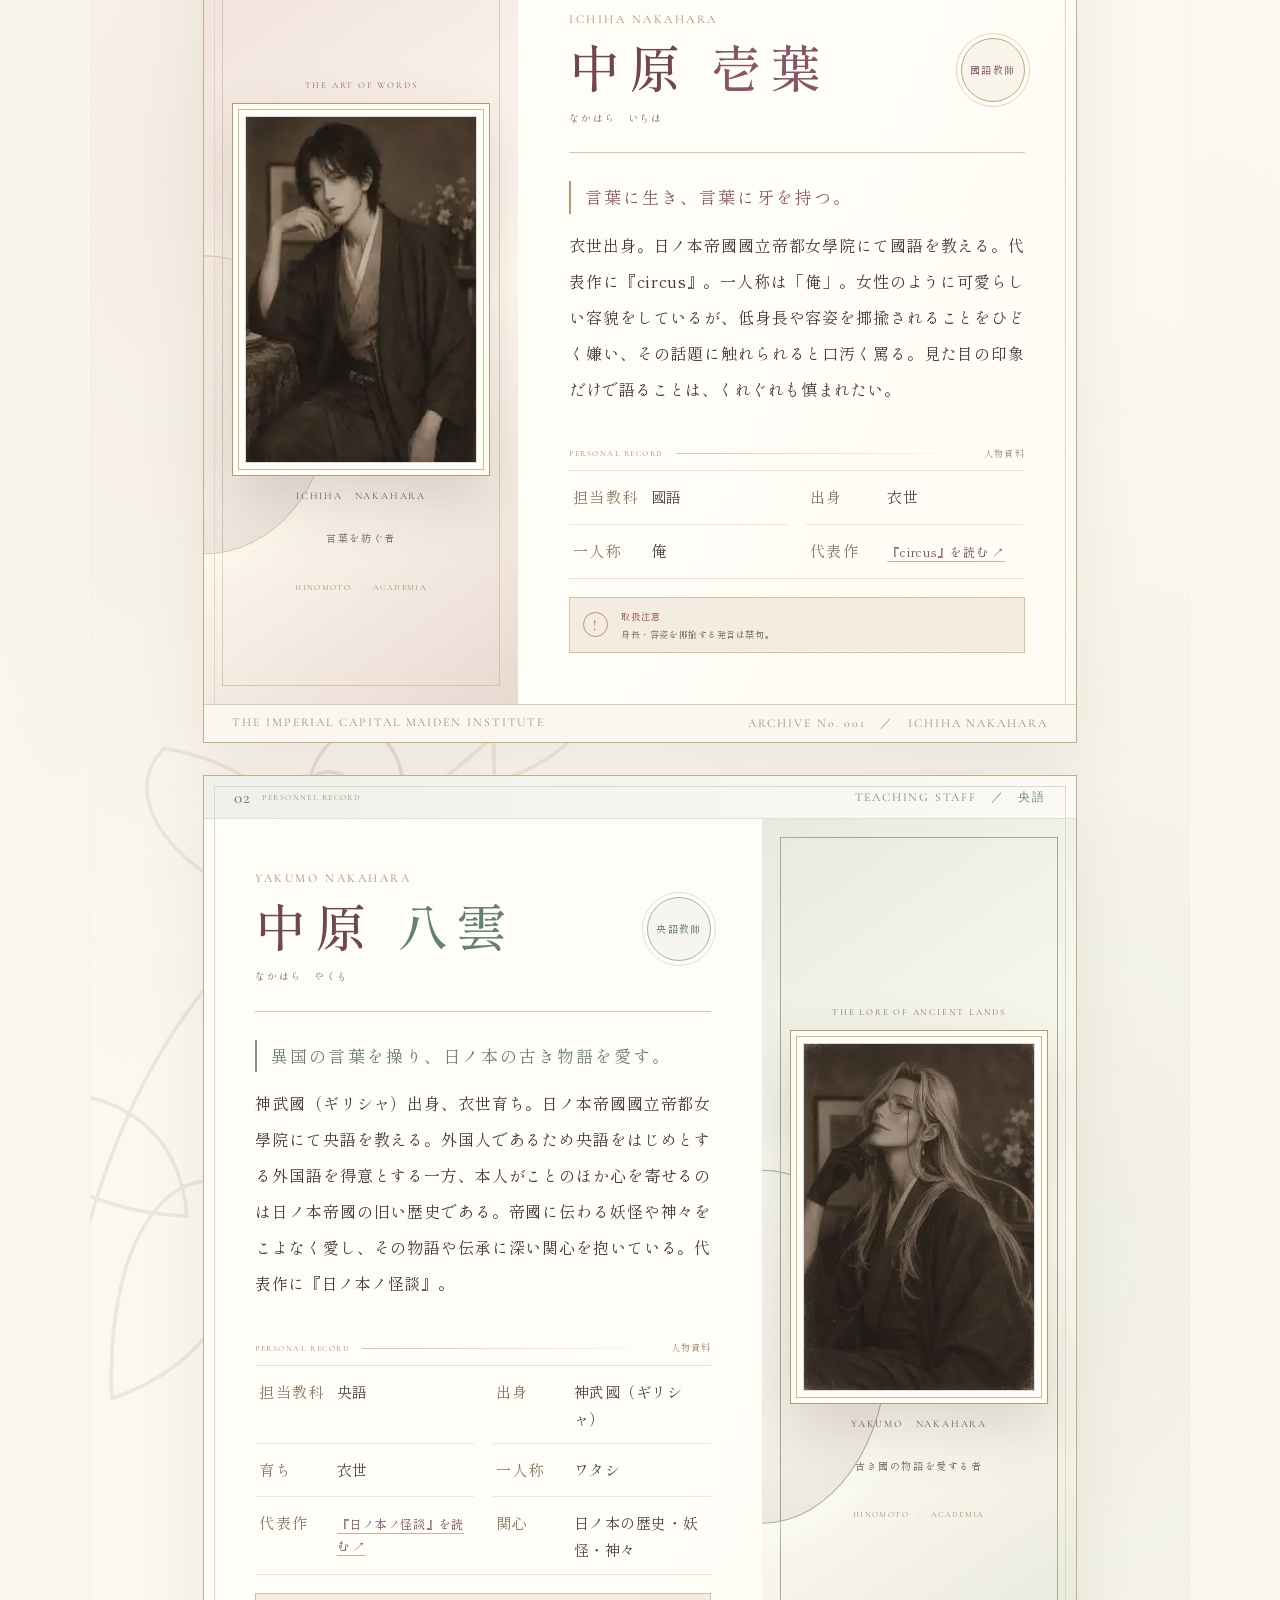
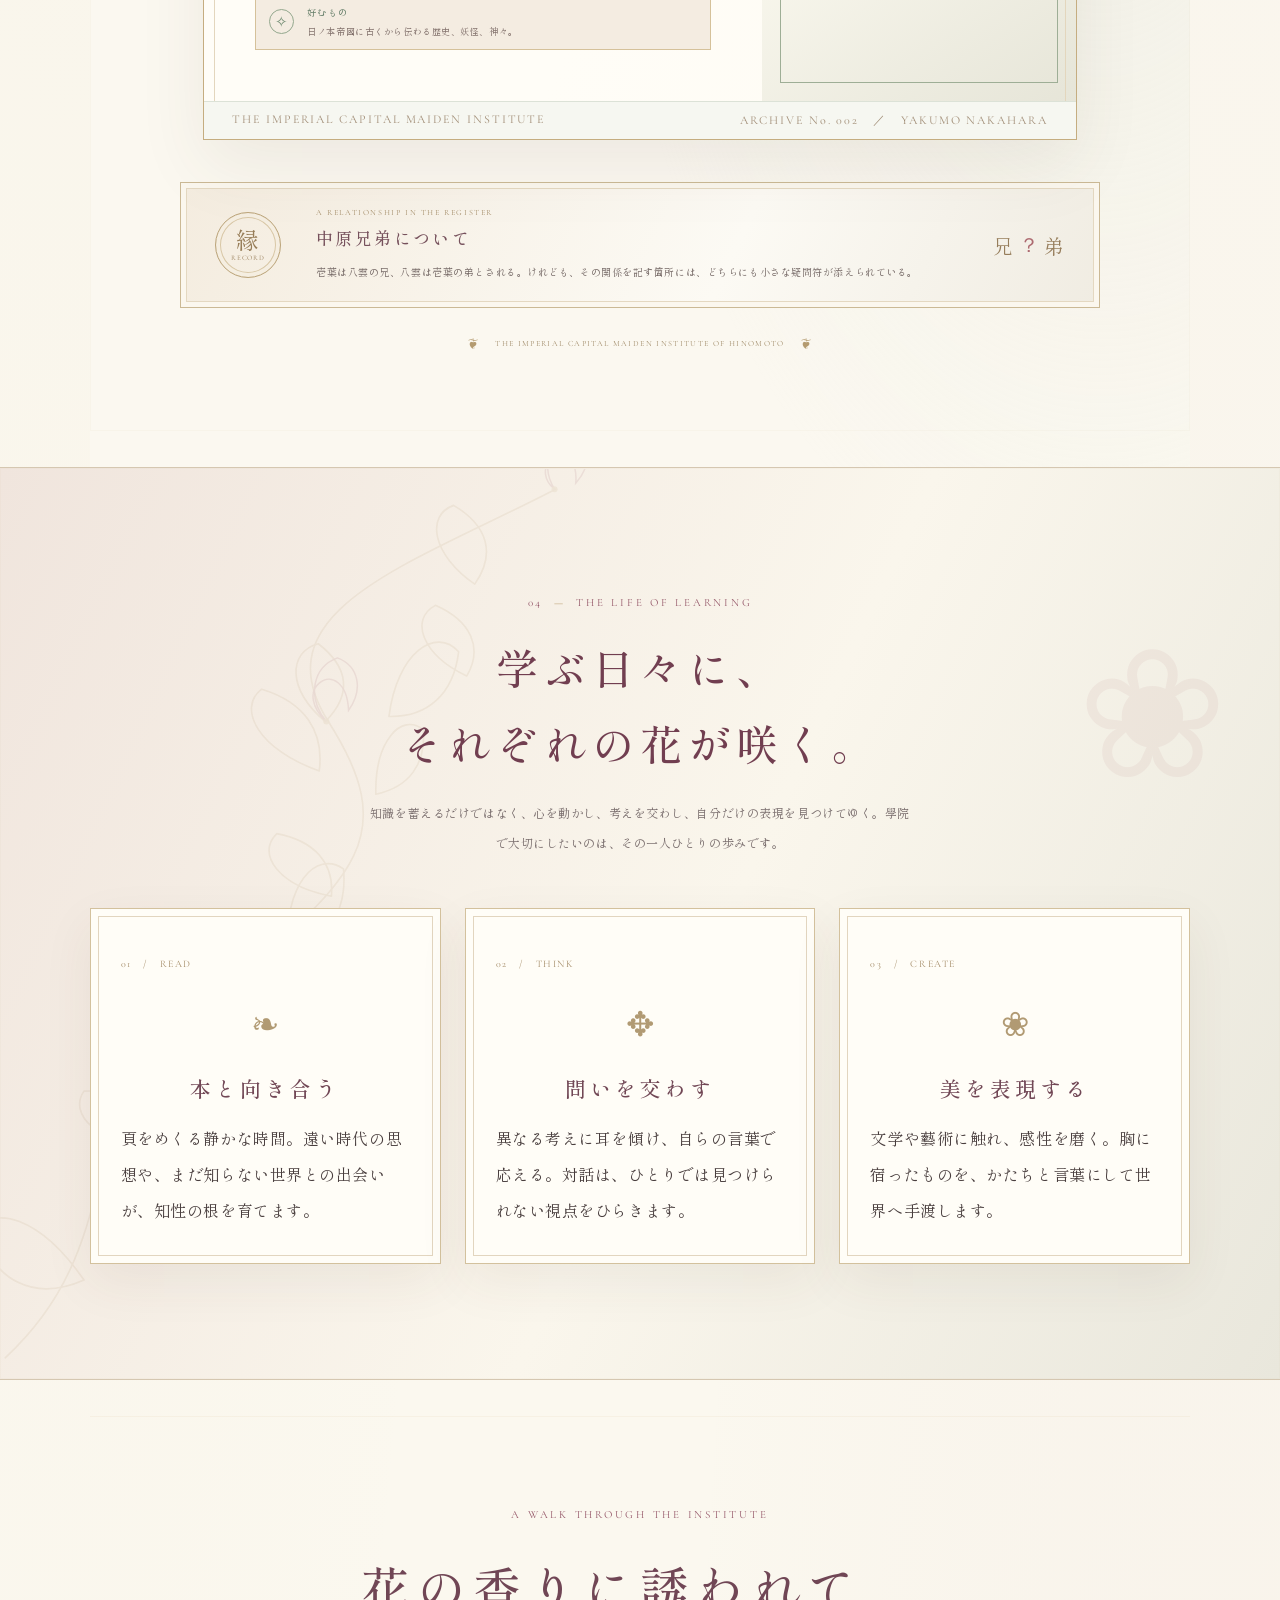
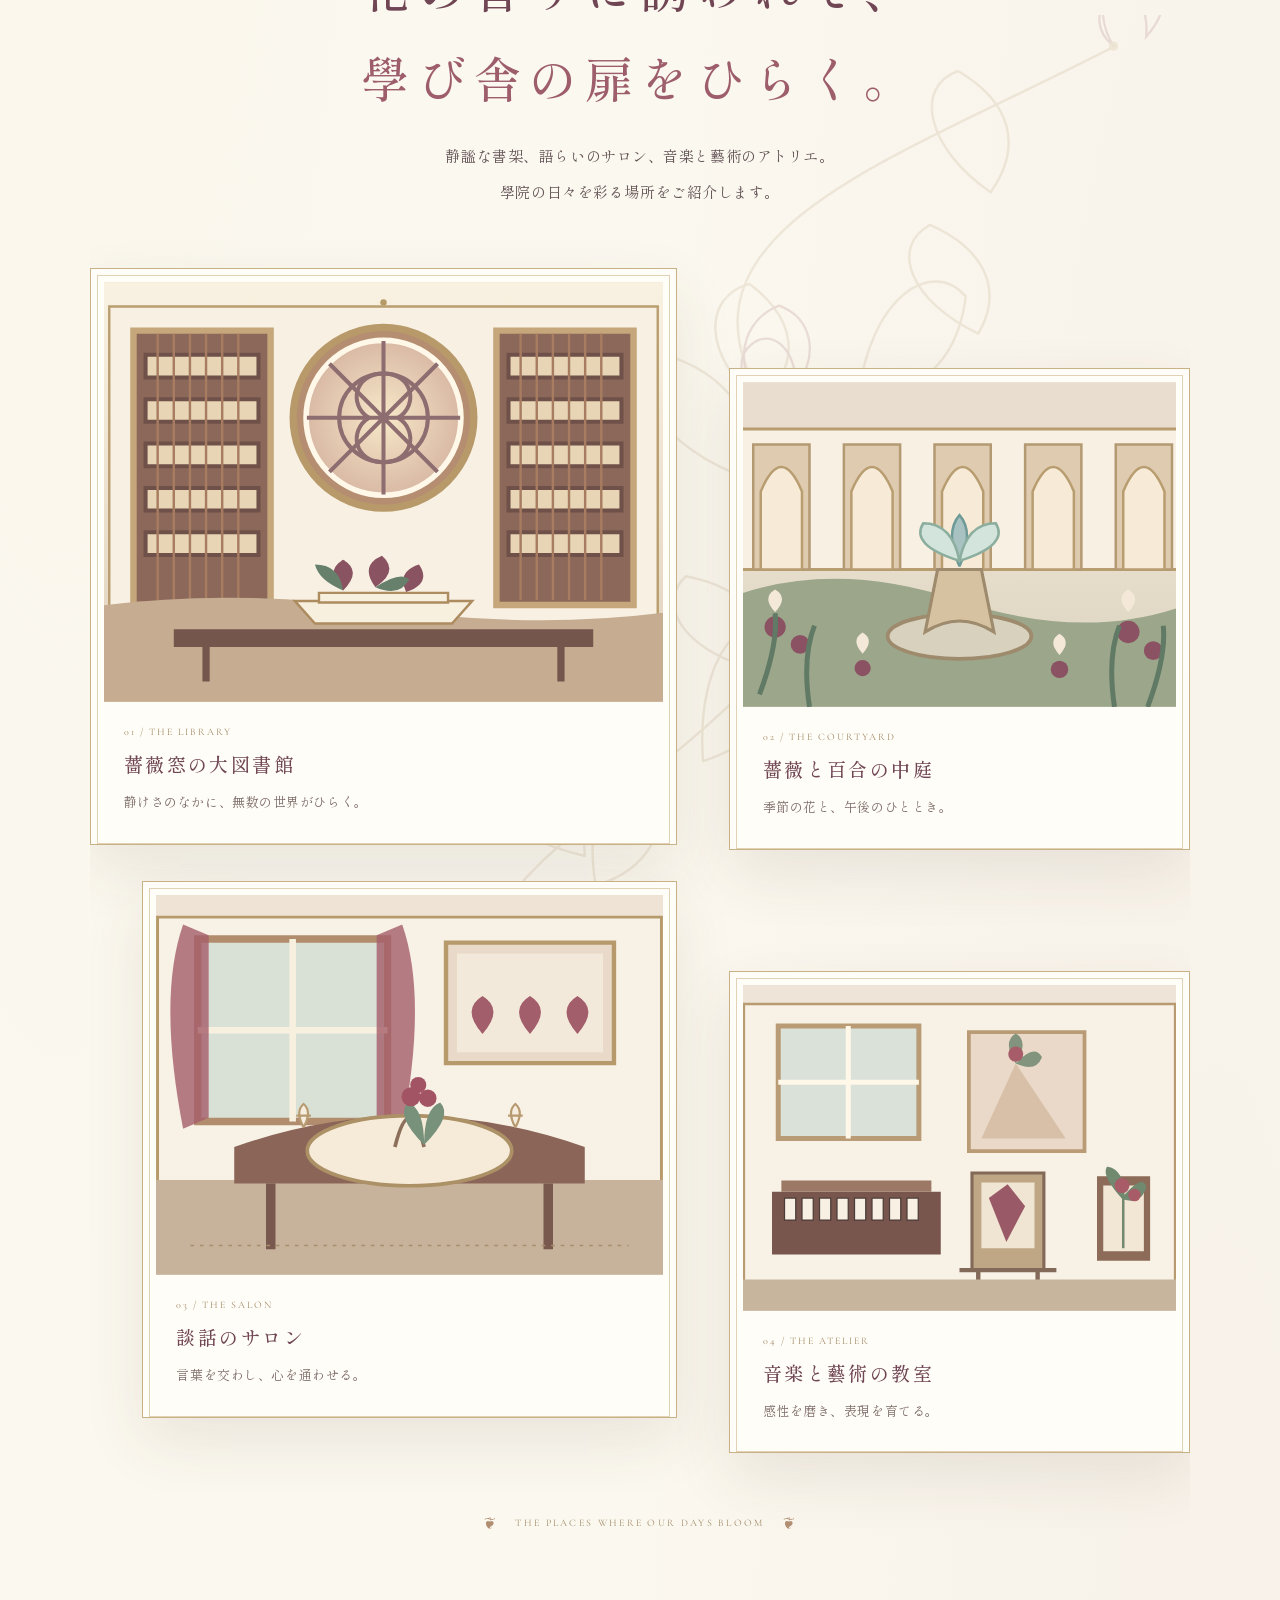
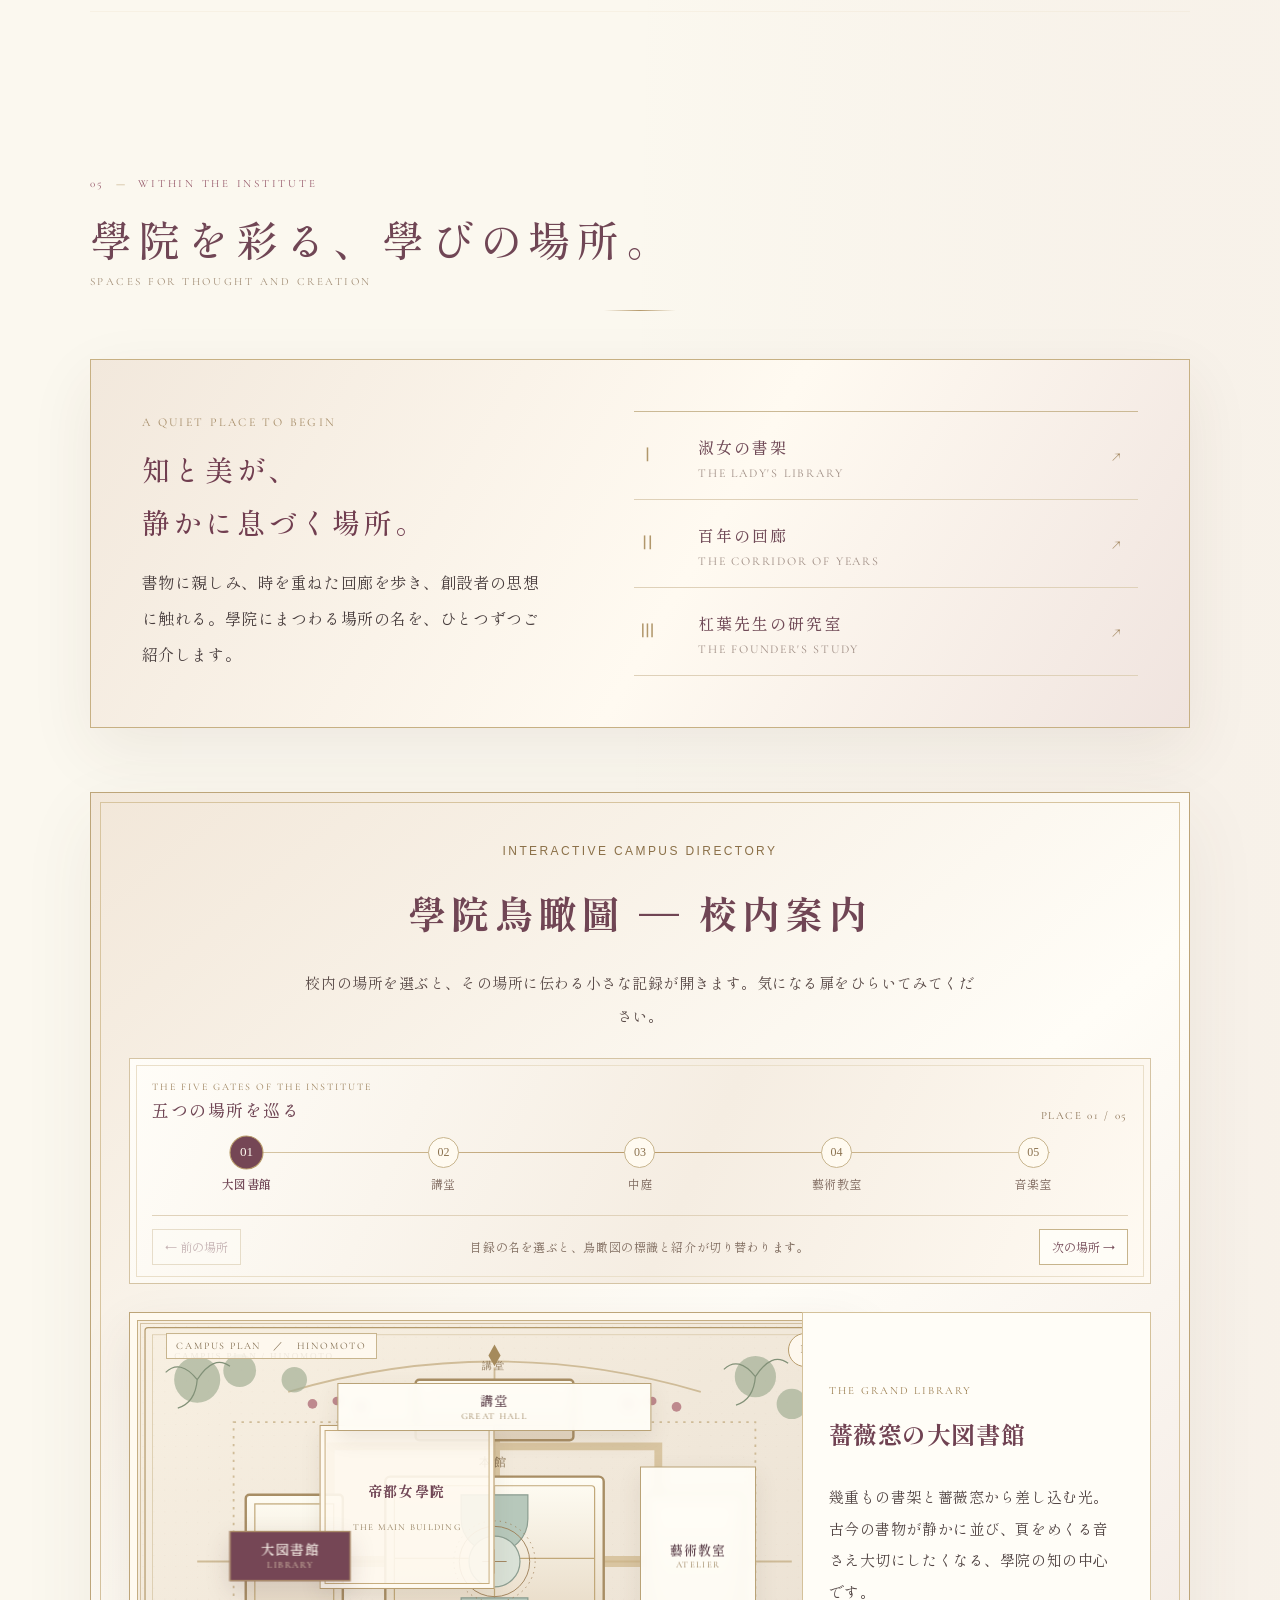
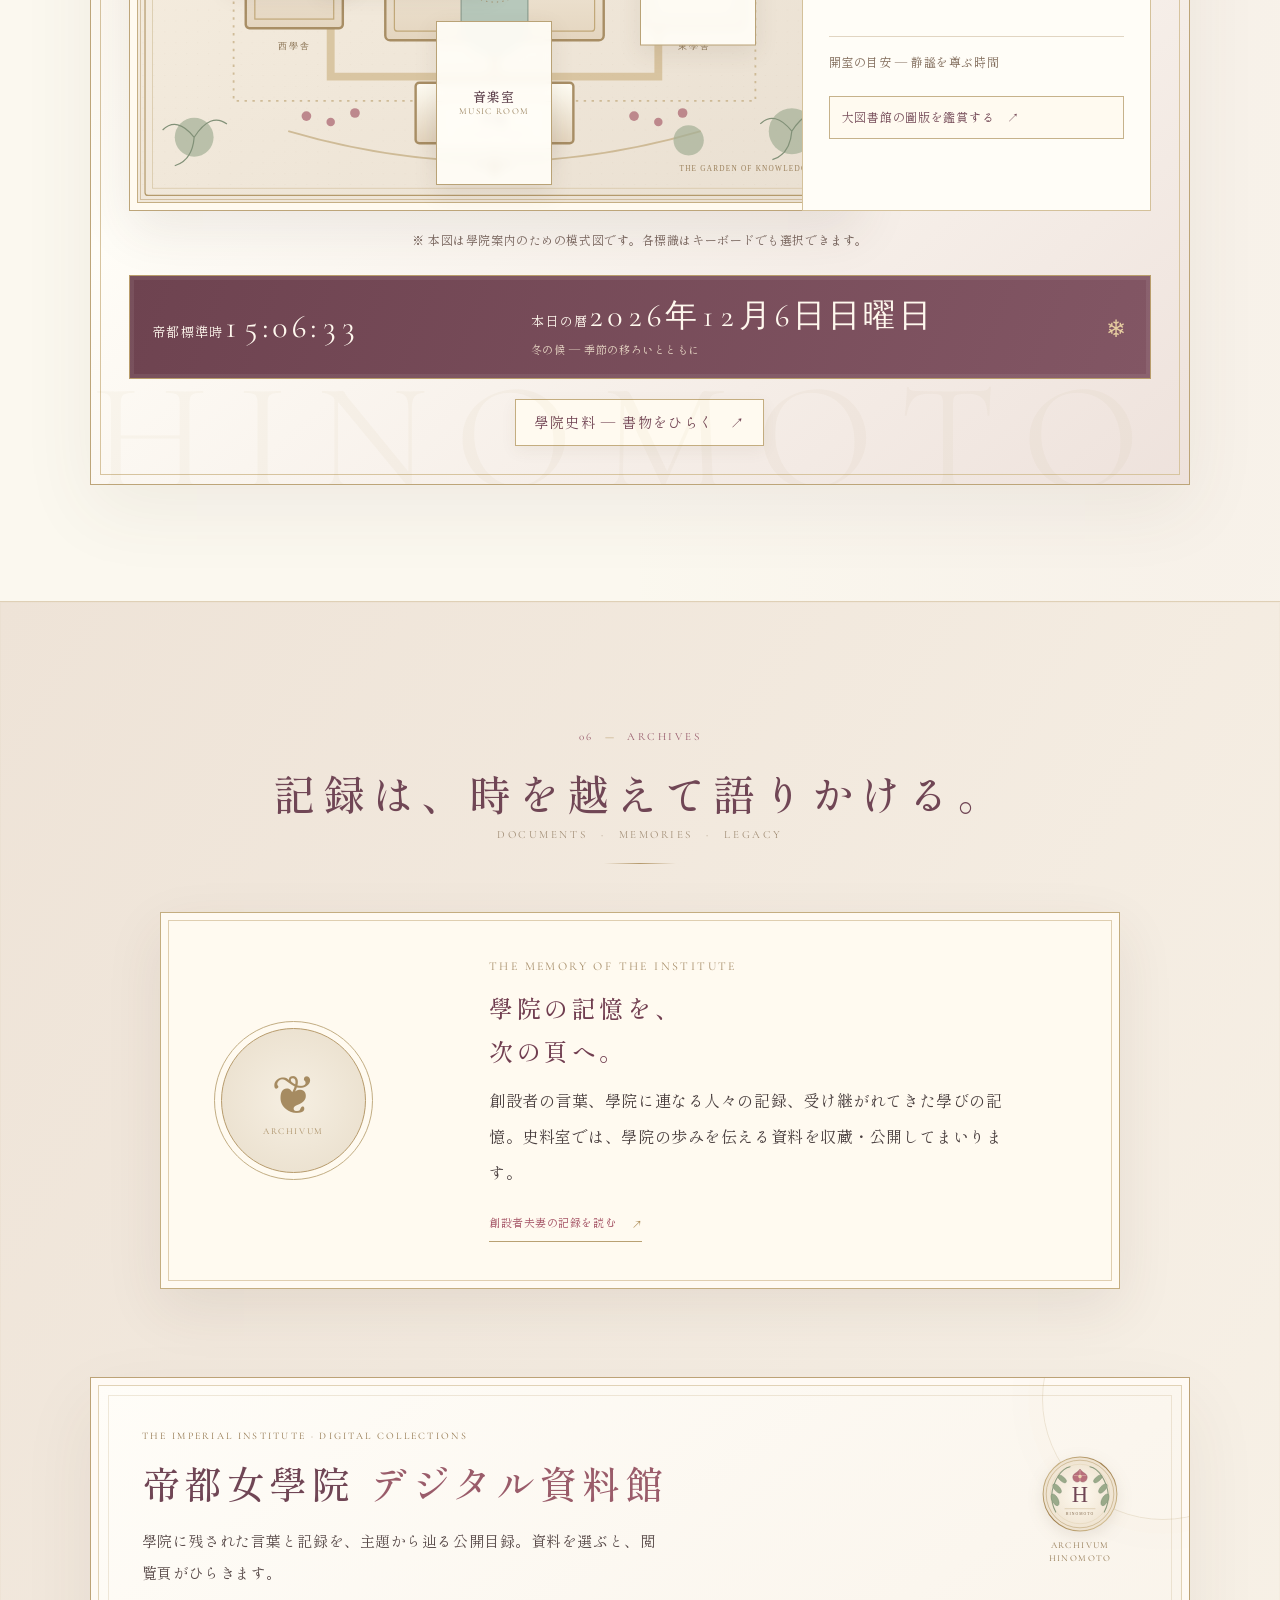
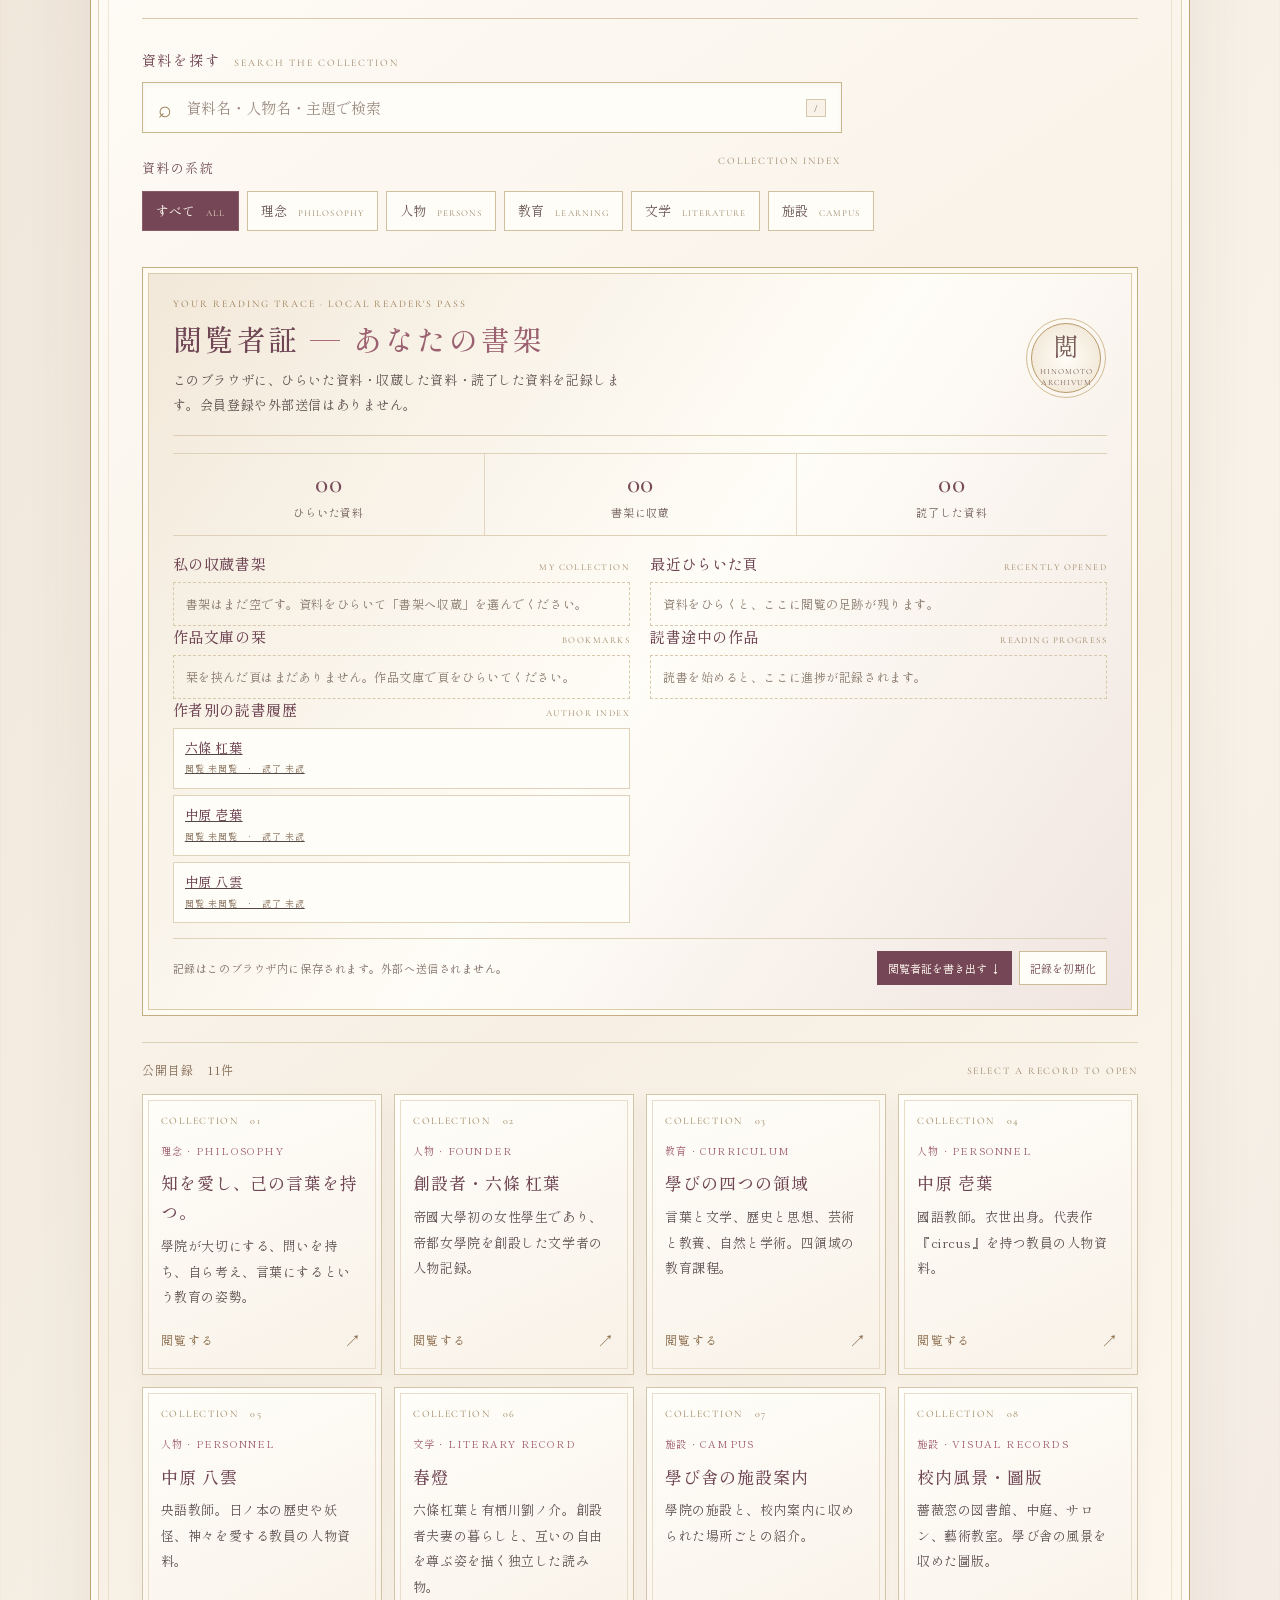
==== commit c7d1330a: "Integrate institute-wide observatory experience" ====
--- a/index.html
+++ b/index.html
@@ -26,6 +26,8 @@
   <link rel="stylesheet" href="assets/css/rose-regalia.css?v=20261111-rose-regalia-2">
   <script src="assets/js/archive-room.js?v=20261111-archive-room" defer></script>
   <script src="assets/js/rose-regalia.js?v=20261111-rose-regalia-2" defer></script>
+  <link rel="stylesheet" href="assets/css/observatory.css?v=20261115-observatory">
+  <script src="assets/js/observatory.js?v=20261115-observatory" defer></script>
 </head>
 <body>
 <a class="skip-link" href="#main">本文へ移動</a>
--- a/assets/css/observatory.css
+++ b/assets/css/observatory.css
@@ -0,0 +1,25 @@
+/* UNIVERSAL OBSERVATORY — ivory, antique gold and rose */
+:root{--obs-ivory:#fbf8f0;--obs-paper:#f3ecdc;--obs-gold:#a8874d;--obs-gold-soft:#d8c49a;--obs-rose:#873f50;--obs-ink:#463a35;--obs-line:rgba(145,113,66,.34)}
+.observatory-dock{position:fixed;z-index:1000;right:clamp(10px,2vw,24px);bottom:clamp(14px,3vh,28px);font-family:"Shippori Mincho",serif;color:var(--obs-ink)}
+.observatory-dock-toggle{display:flex;align-items:center;gap:8px;border:1px solid var(--obs-gold);border-radius:999px;background:rgba(251,248,240,.96);color:var(--obs-rose);padding:10px 15px;box-shadow:0 8px 28px #51402a24;cursor:pointer;backdrop-filter:blur(12px)}
+.observatory-dock-toggle span{font-size:20px}.observatory-dock-toggle small{font-size:12px;letter-spacing:.12em}
+.observatory-dock-links{position:absolute;right:0;bottom:calc(100% + 10px);width:min(245px,calc(100vw - 28px));padding:10px;background:rgba(251,248,240,.98);border:1px solid var(--obs-gold-soft);box-shadow:0 12px 40px #51402a25;display:grid;gap:2px}
+.observatory-dock-links[hidden]{display:none}.observatory-dock-links a,.observatory-dock-links button{display:block;text-align:left;padding:11px 13px;color:var(--obs-ink);background:transparent;border:0;border-bottom:1px solid #a8874d25;text-decoration:none;font:inherit;font-size:13px;cursor:pointer}
+.observatory-dock-links a:hover,.observatory-dock-links button:hover{background:#eee3d1;color:var(--obs-rose)}
+.observatory-search-trigger{border:1px solid var(--obs-gold-soft);background:transparent;color:var(--obs-rose);padding:8px 13px;margin-left:8px;font:inherit;cursor:pointer}
+.observatory-search-trigger:hover{background:#f2e9d8}.observatory-search{width:min(650px,calc(100vw - 28px));max-height:min(82vh,760px);padding:0;border:1px solid var(--obs-gold);background:var(--obs-ivory);color:var(--obs-ink);box-shadow:0 24px 90px #392a2a45}
+.observatory-search::backdrop{background:#33272280;backdrop-filter:blur(3px)}.observatory-search-head{display:flex;justify-content:space-between;gap:20px;padding:clamp(20px,4vw,34px);background:linear-gradient(135deg,#f5efdf,#fffdf7);border-bottom:1px solid var(--obs-line)}
+.observatory-kicker{font:11px "Cormorant Garamond",serif;letter-spacing:.22em;color:var(--obs-gold)}.observatory-search h2{font:600 clamp(22px,4vw,30px) "Shippori Mincho",serif;margin:8px 0}.observatory-search-head p{margin:0;font-size:13px;line-height:1.8}
+.observatory-close{width:38px;height:38px;border:1px solid var(--obs-line);border-radius:50%;background:transparent;color:var(--obs-rose);font-size:23px;cursor:pointer;flex:none}
+.observatory-search-label{display:block;margin:22px 26px 7px;font-size:12px;color:var(--obs-rose)}.observatory-search input{display:block;width:calc(100% - 52px);margin:0 26px;padding:14px 15px;border:1px solid var(--obs-line);background:#fffdf8;color:var(--obs-ink);font:16px inherit;outline-offset:3px}
+.observatory-search-hint{margin:8px 26px 14px;font-size:11px;color:#7b6d60}.observatory-search-results{max-height:38vh;overflow:auto;padding:0 26px 20px}
+.observatory-result{display:grid;grid-template-columns:34px 1fr;gap:12px;align-items:center;padding:13px 8px;border-bottom:1px solid var(--obs-line);text-decoration:none;color:var(--obs-ink)}
+.observatory-result>span:first-child{font:16px "Cormorant Garamond",serif;color:var(--obs-gold)}.observatory-result strong,.observatory-result small{display:block}.observatory-result strong{font-size:14px}.observatory-result small{font-size:11px;color:#796d60;margin-top:3px}.observatory-result:hover{background:#f1e8d9}
+.observatory-empty{padding:16px 0;color:#786c60;font-size:13px;line-height:1.9}.observatory-search footer{padding:12px 26px;background:#f2eadb;color:#81735f;font-size:10px;letter-spacing:.12em}
+.observatory-season{position:fixed;z-index:20;left:14px;bottom:16px;display:flex;align-items:center;gap:9px;padding:7px 12px;border:1px solid #bda77a80;background:#fbf8f0e8;color:#796346;font:11px "Shippori Mincho",serif;box-shadow:0 4px 18px #3c2c1d12;pointer-events:none}
+.observatory-season span:first-child{font-size:17px;color:var(--obs-rose)}
+:root[data-season="spring"]{--obs-season:#bd7b87}:root[data-season="summer"]{--obs-season:#6f8c78}:root[data-season="autumn"]{--obs-season:#a66d43}:root[data-season="winter"]{--obs-season:#8b9ba7}
+:focus-visible{outline:2px solid var(--obs-gold)!important;outline-offset:3px}
+@media(max-width:760px){.observatory-nav-search{display:none}.observatory-season{bottom:12px;left:10px;font-size:10px;padding:5px 9px}.observatory-dock{right:10px;bottom:12px}.observatory-dock-toggle{padding:8px 12px}.observatory-search-results{max-height:34vh}}
+@media(prefers-reduced-motion:no-preference){.observatory-dock-links{animation:obs-rise .18s ease-out}@keyframes obs-rise{from{opacity:0;transform:translateY(7px)}to{opacity:1;transform:none}}}
+@media(prefers-reduced-motion:reduce){*,*::before,*::after{scroll-behavior:auto!important;animation-duration:.01ms!important;animation-iteration-count:1!important;transition-duration:.01ms!important}}
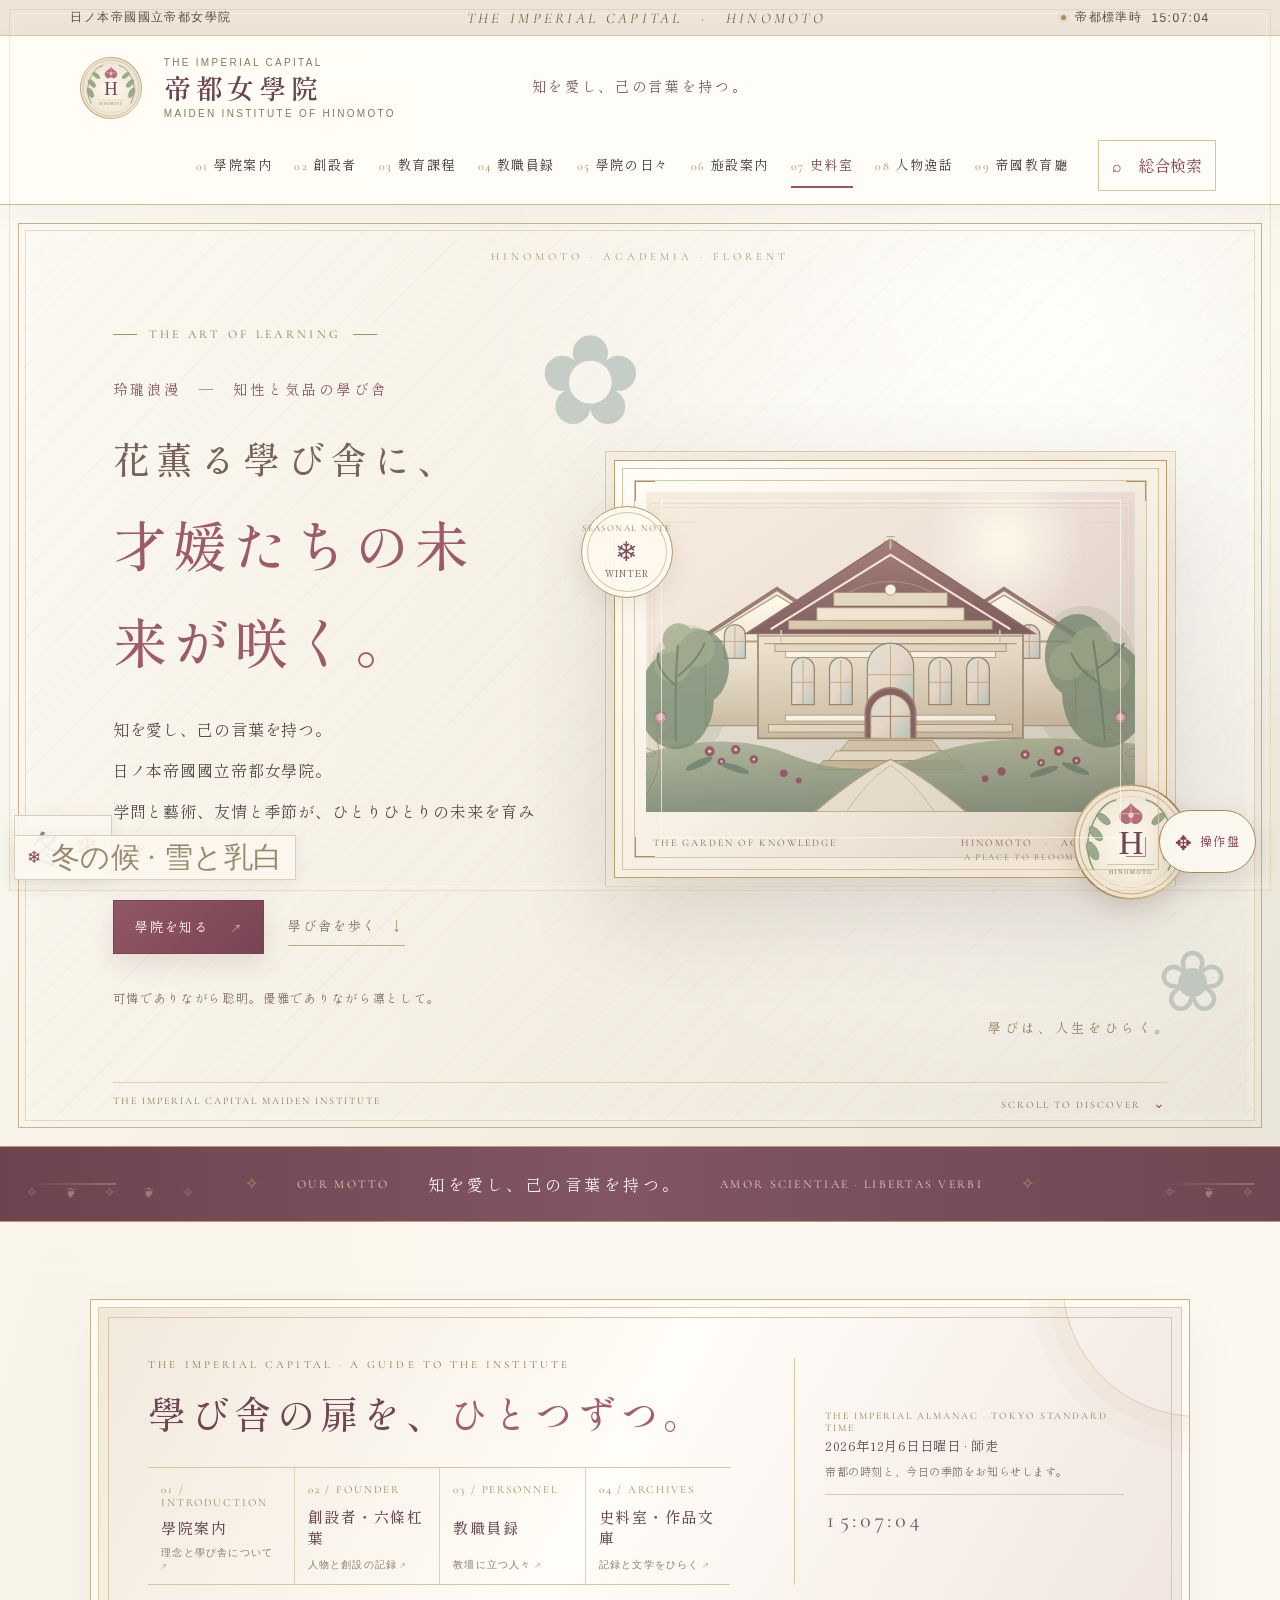
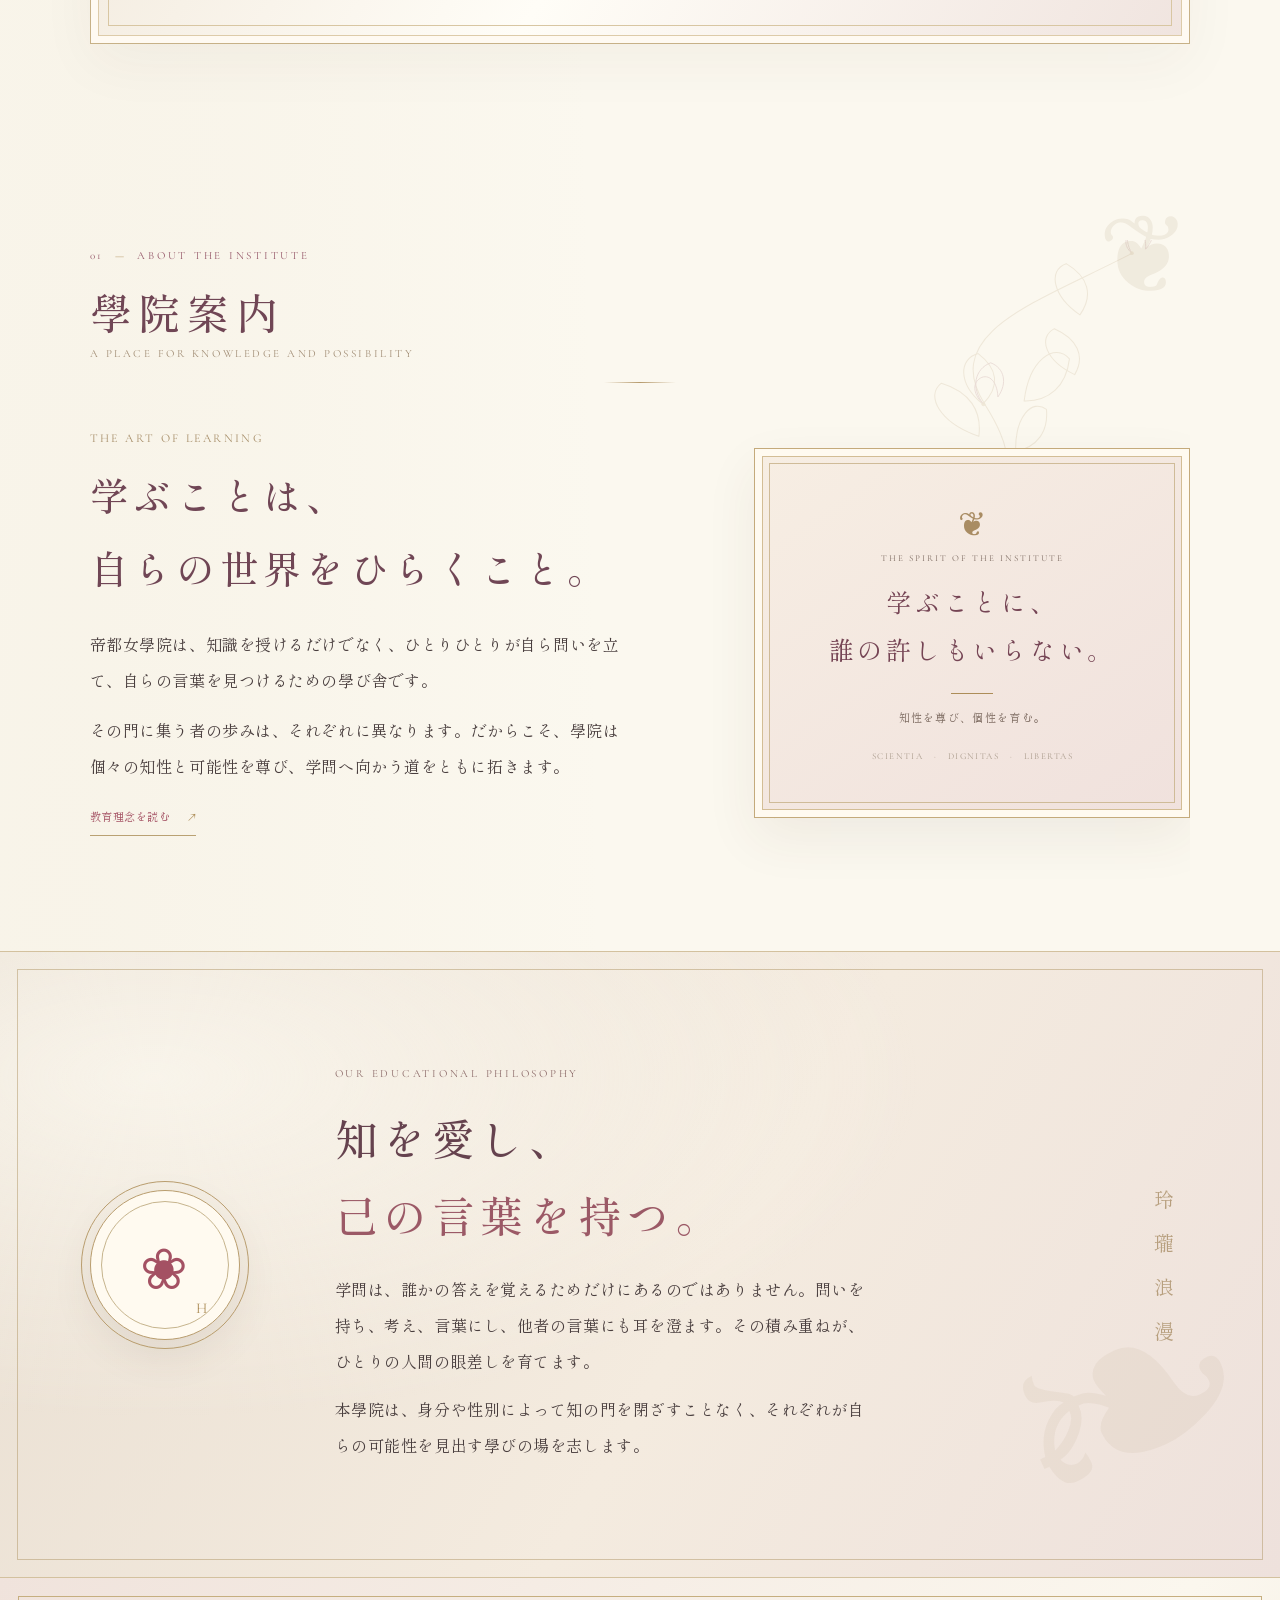
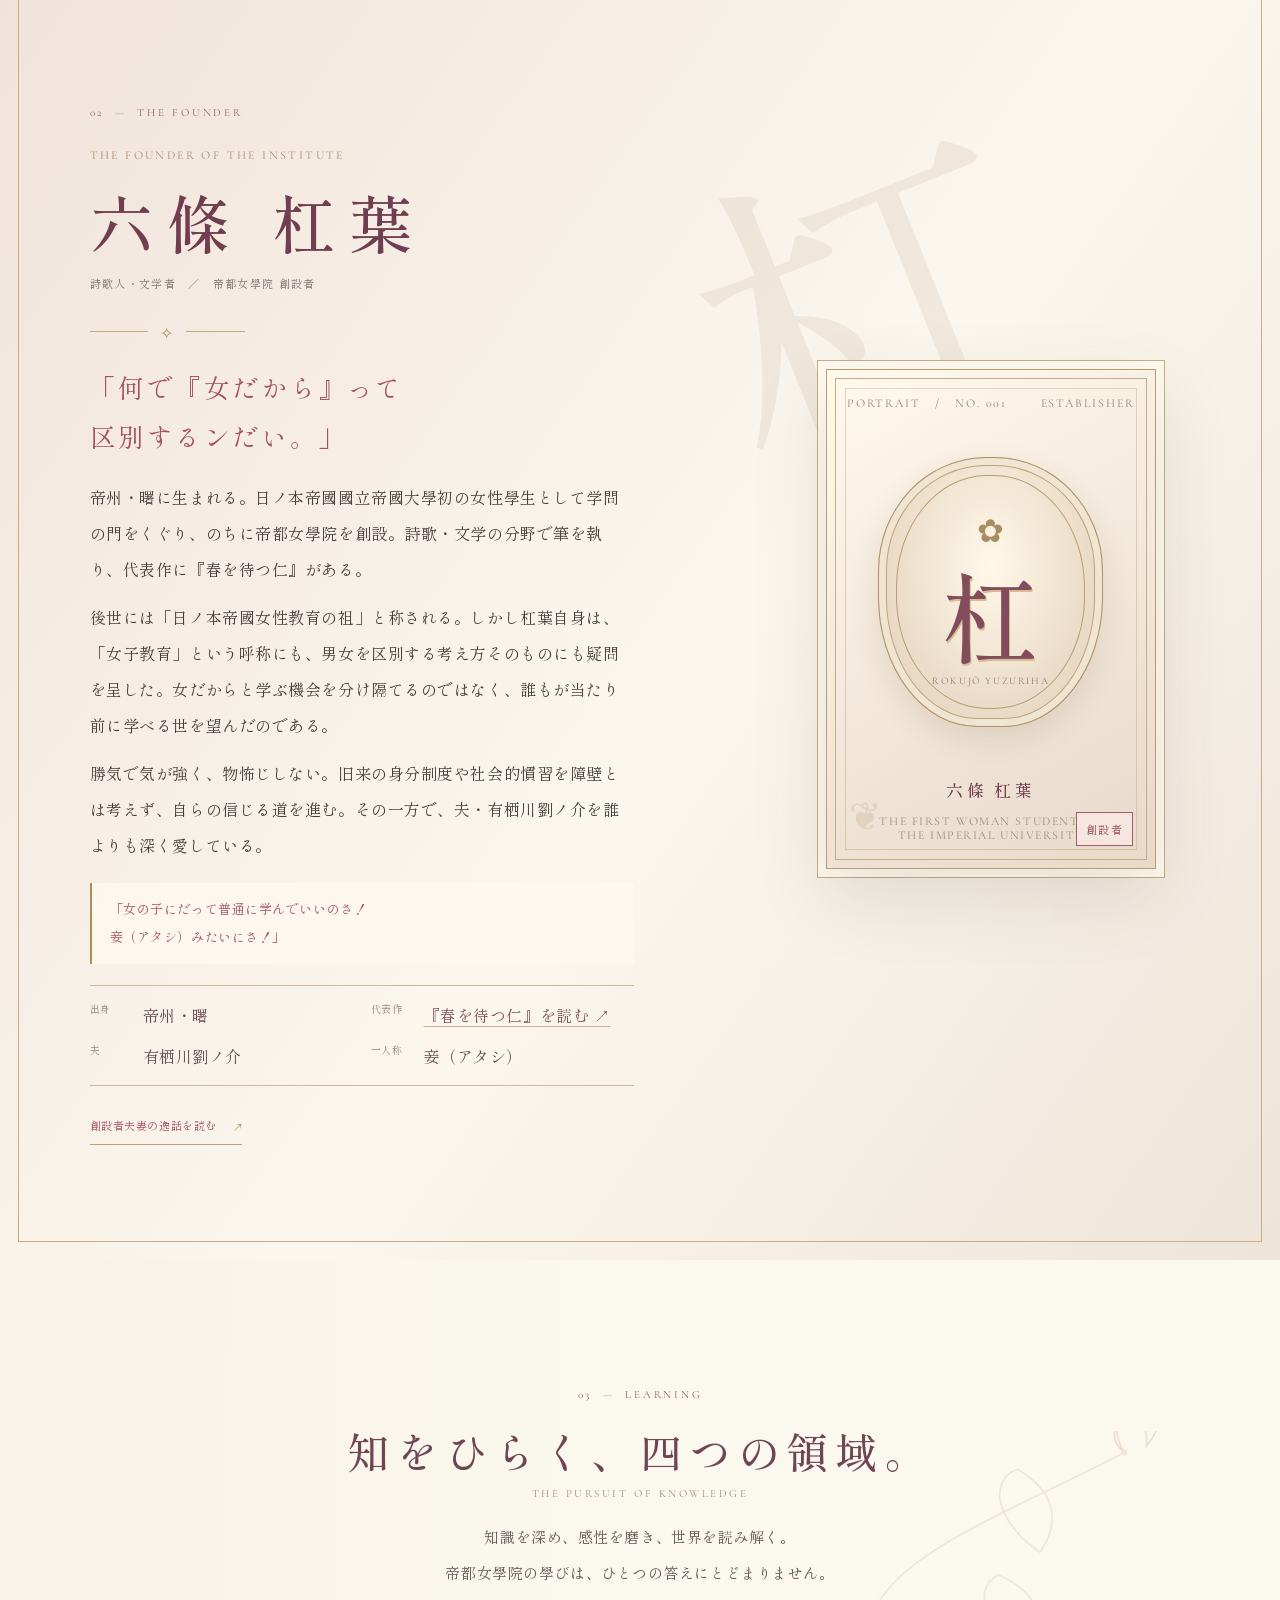
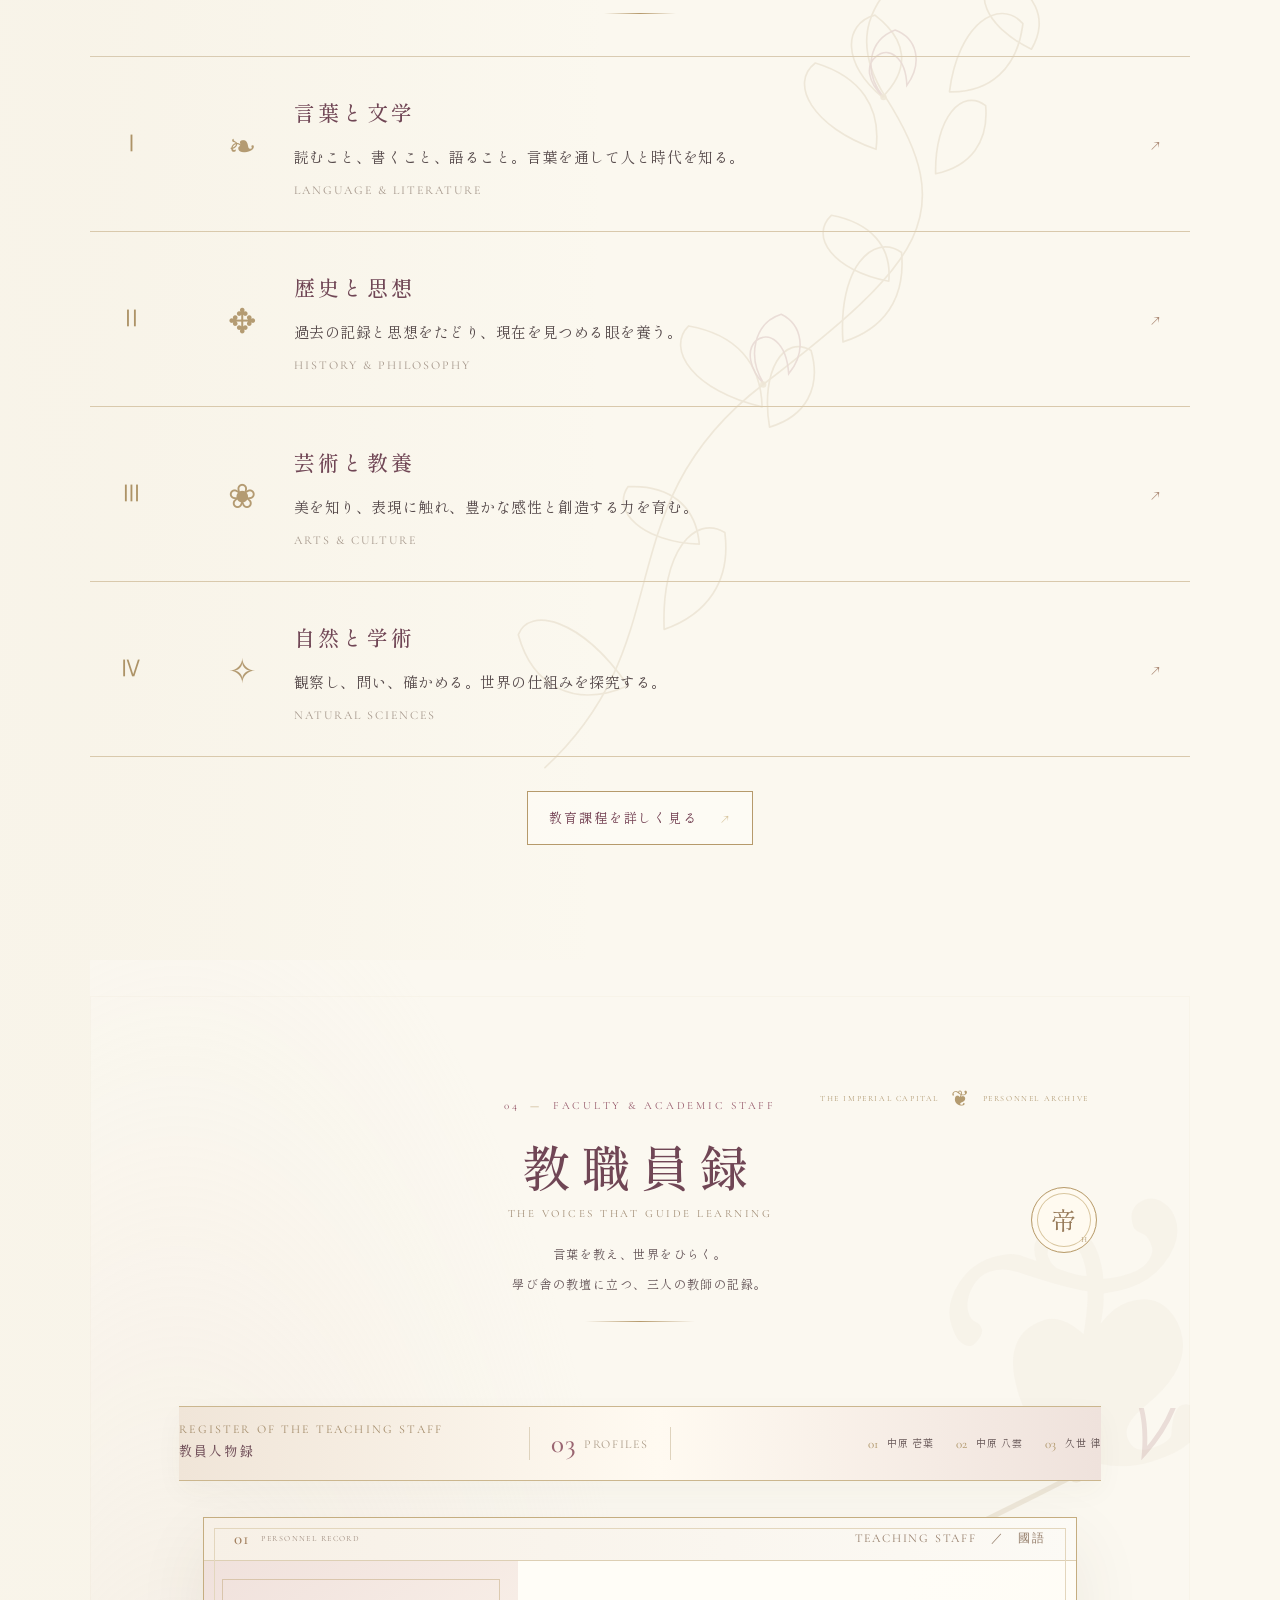
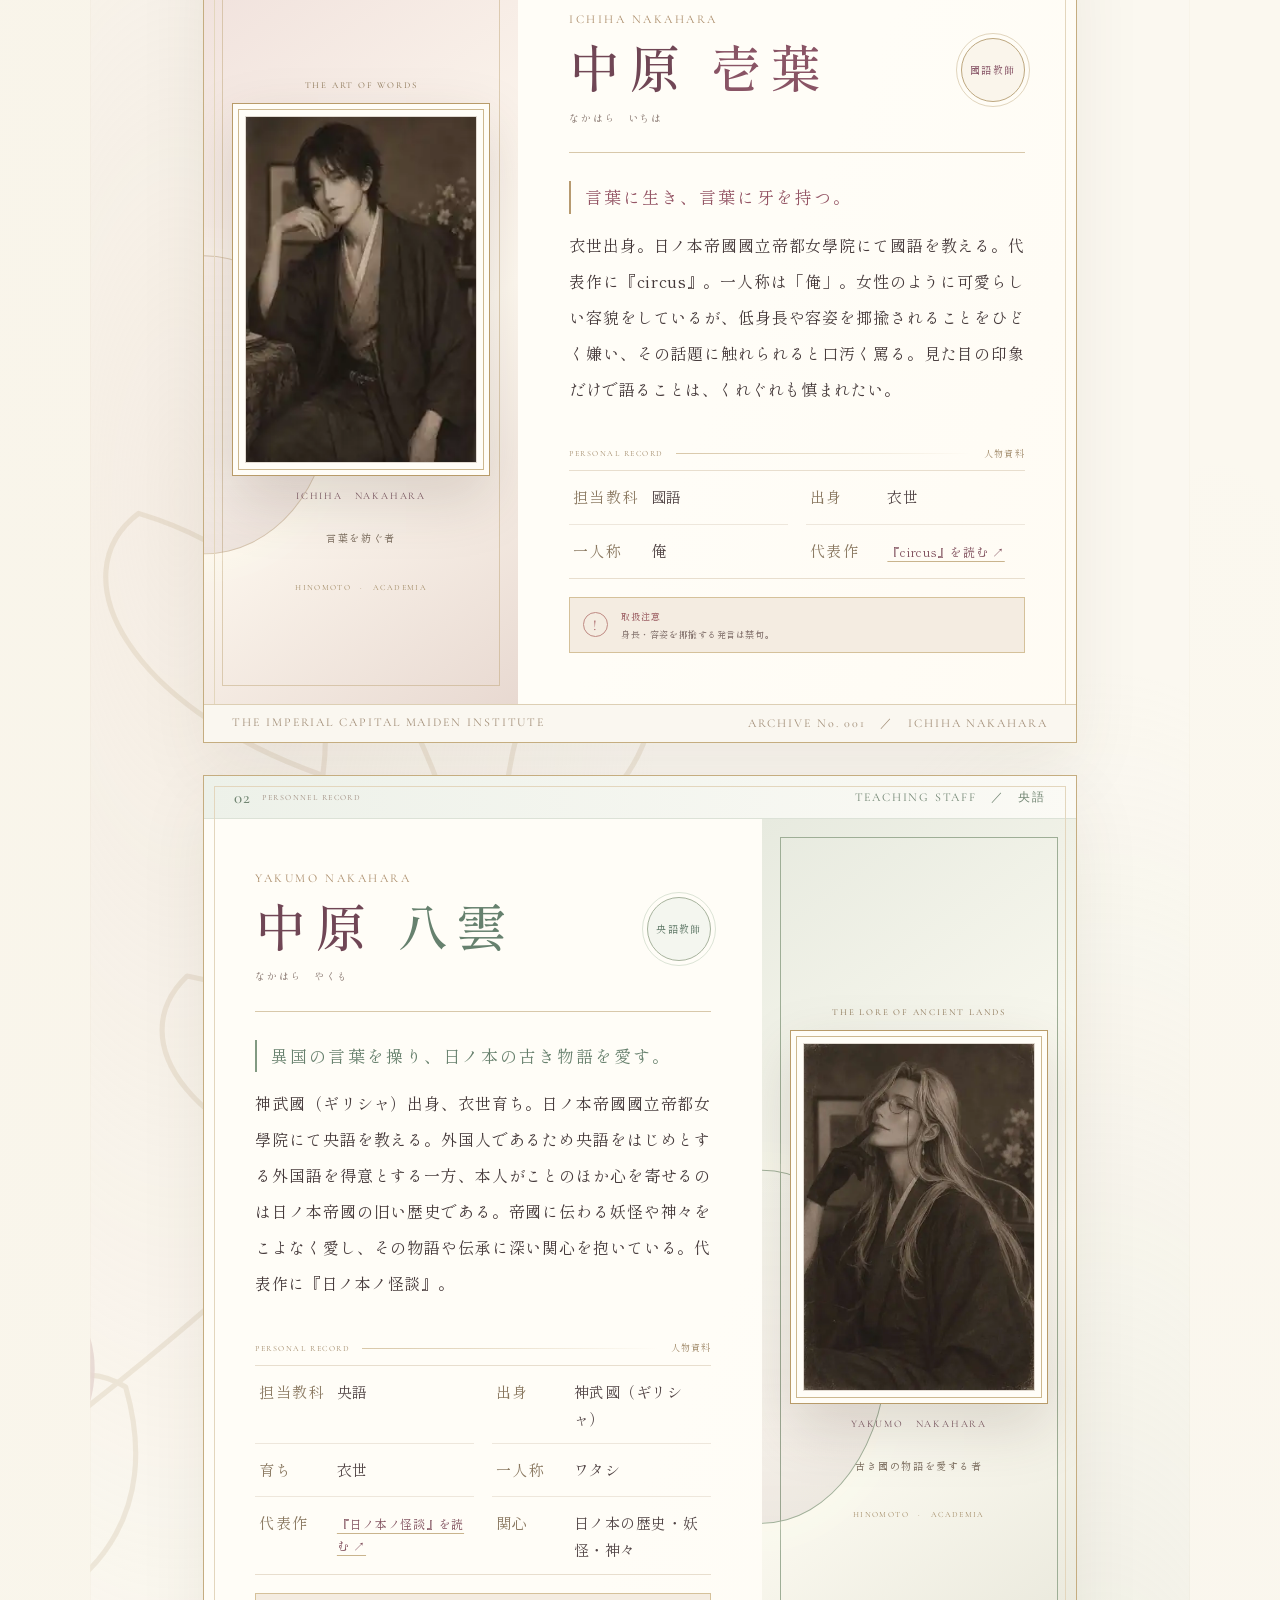
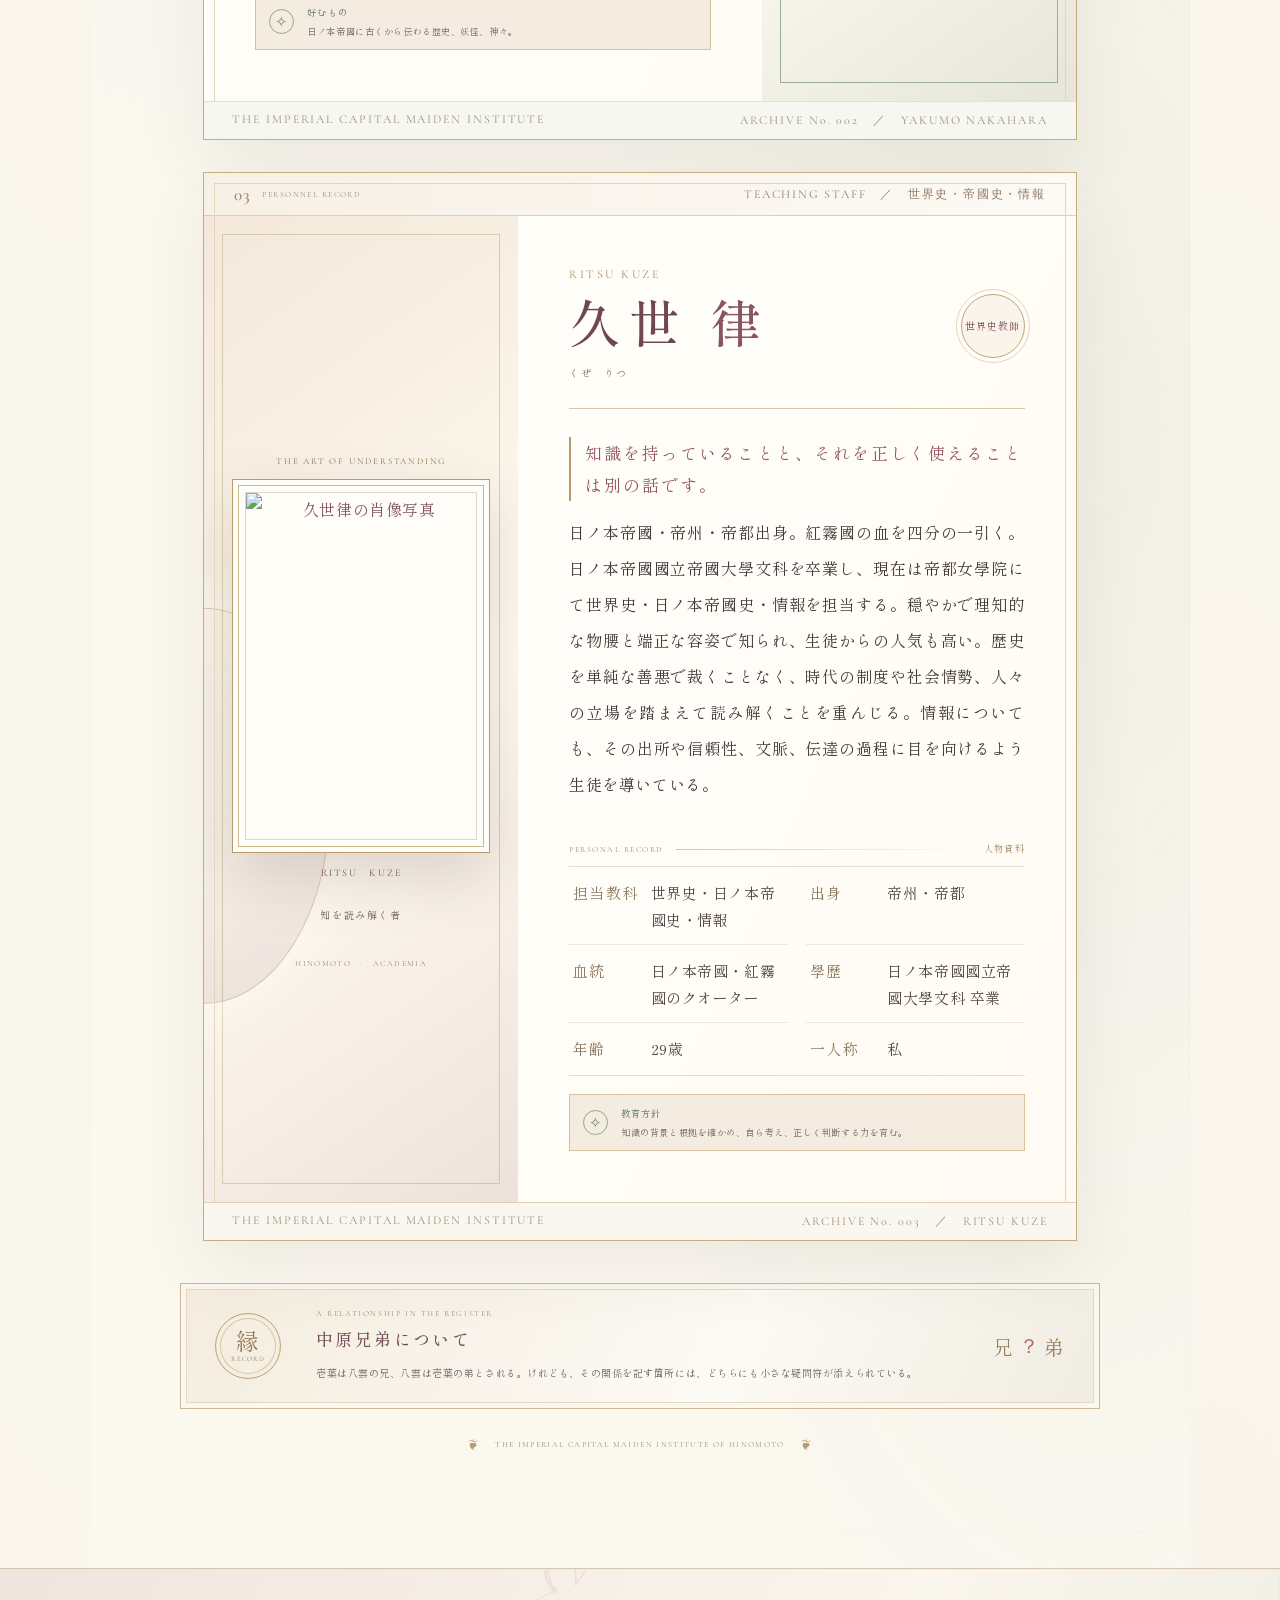
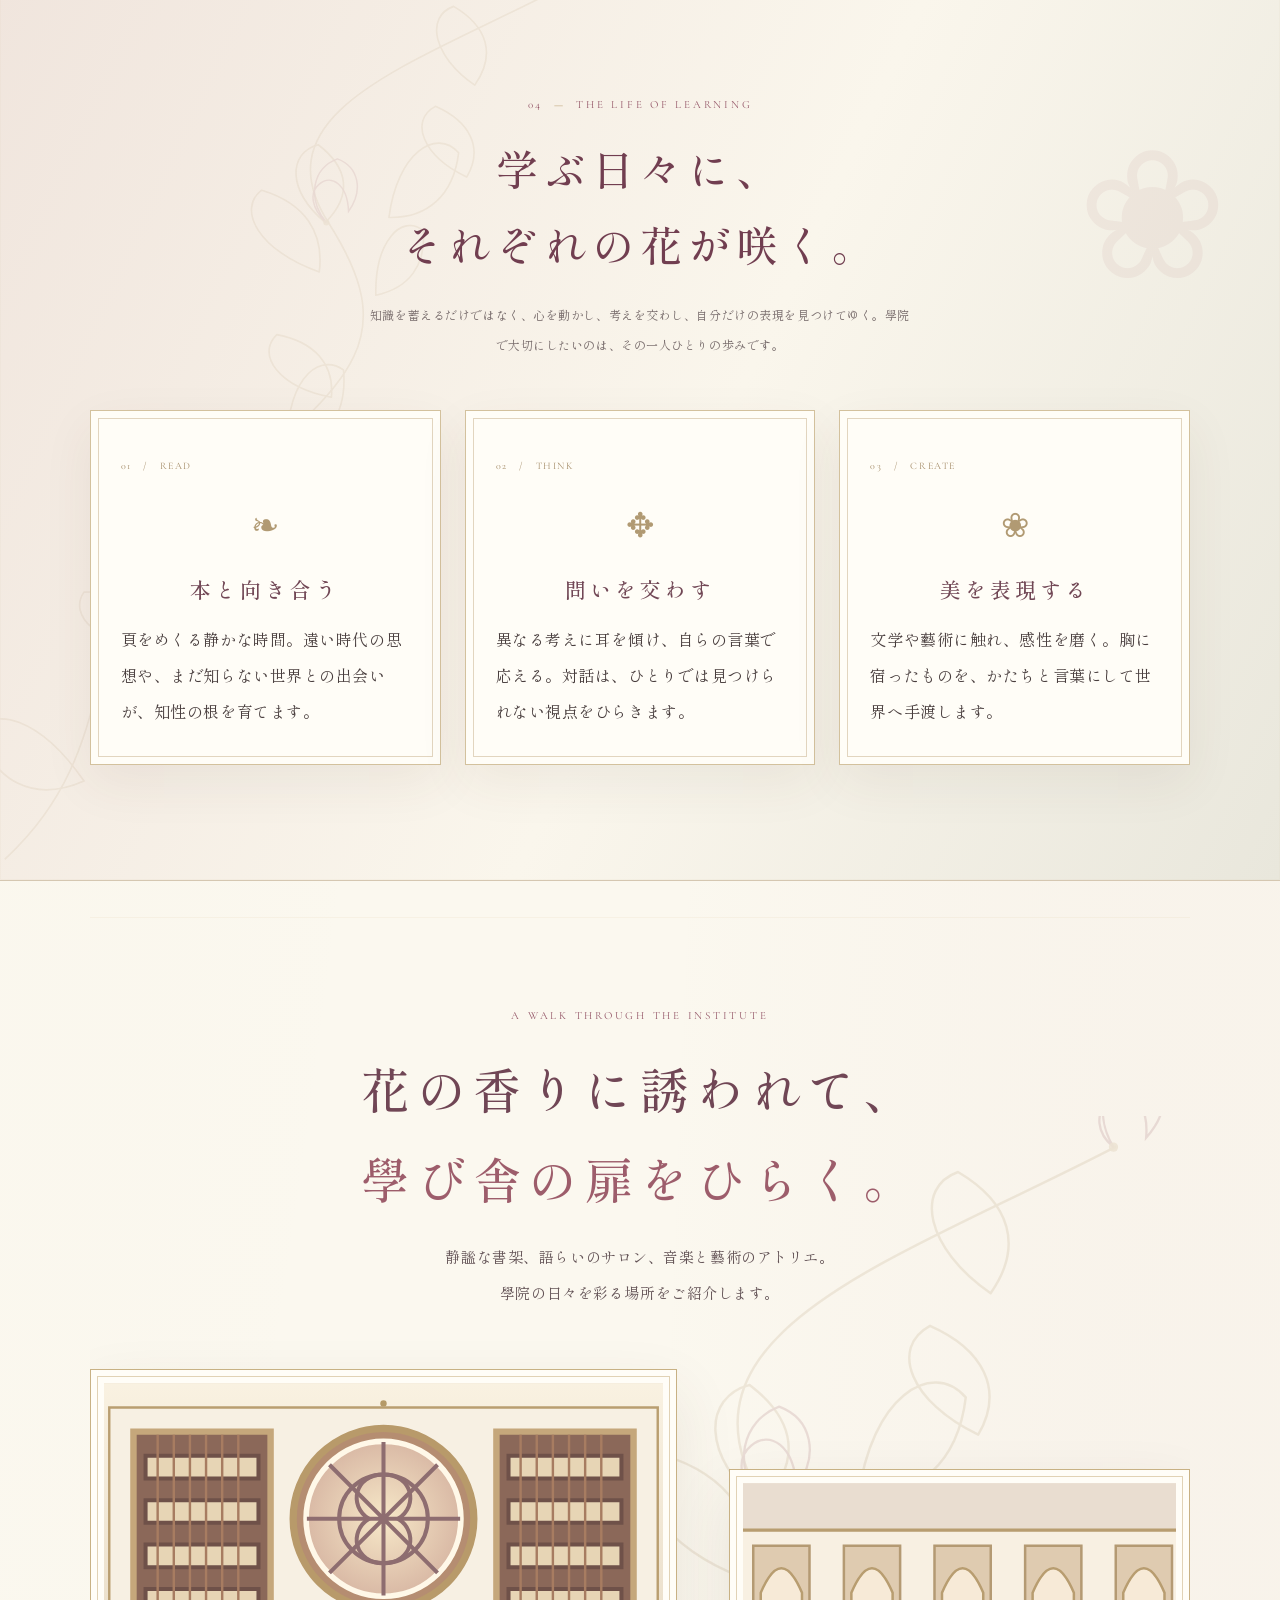
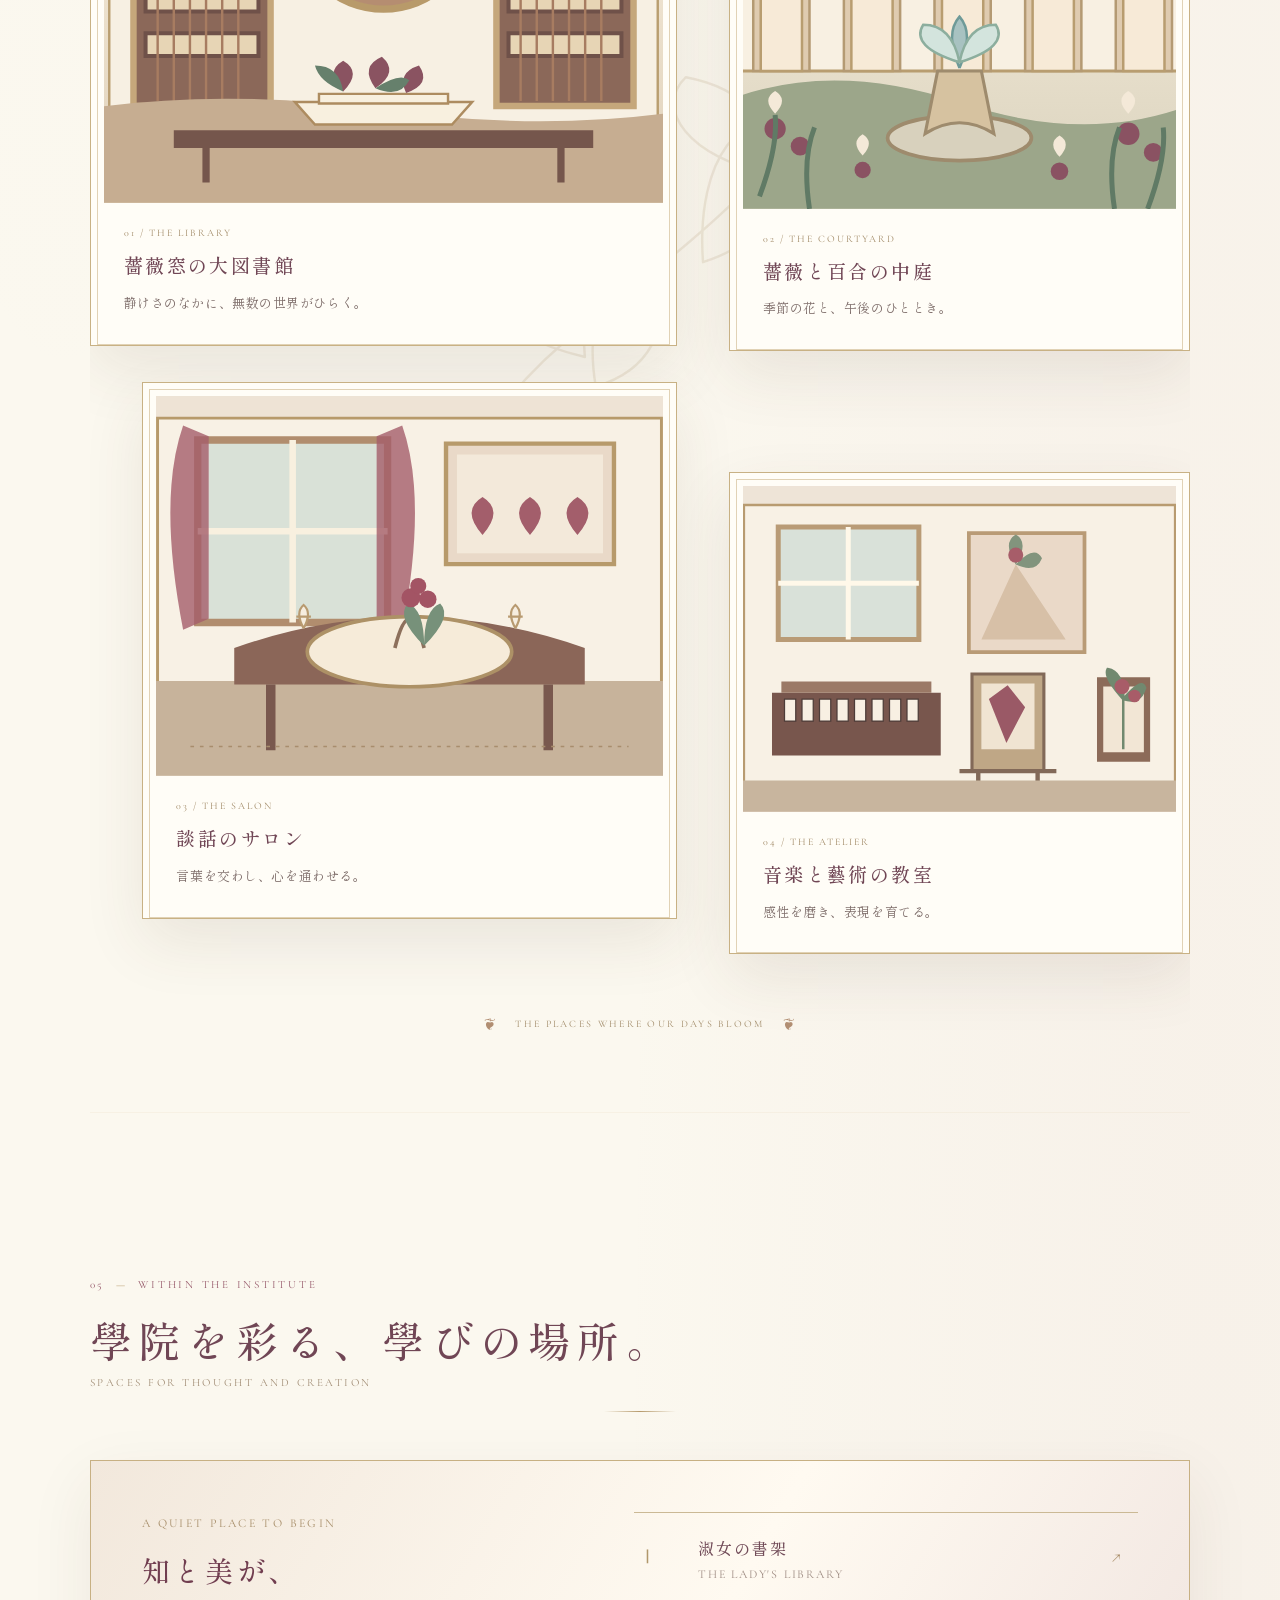
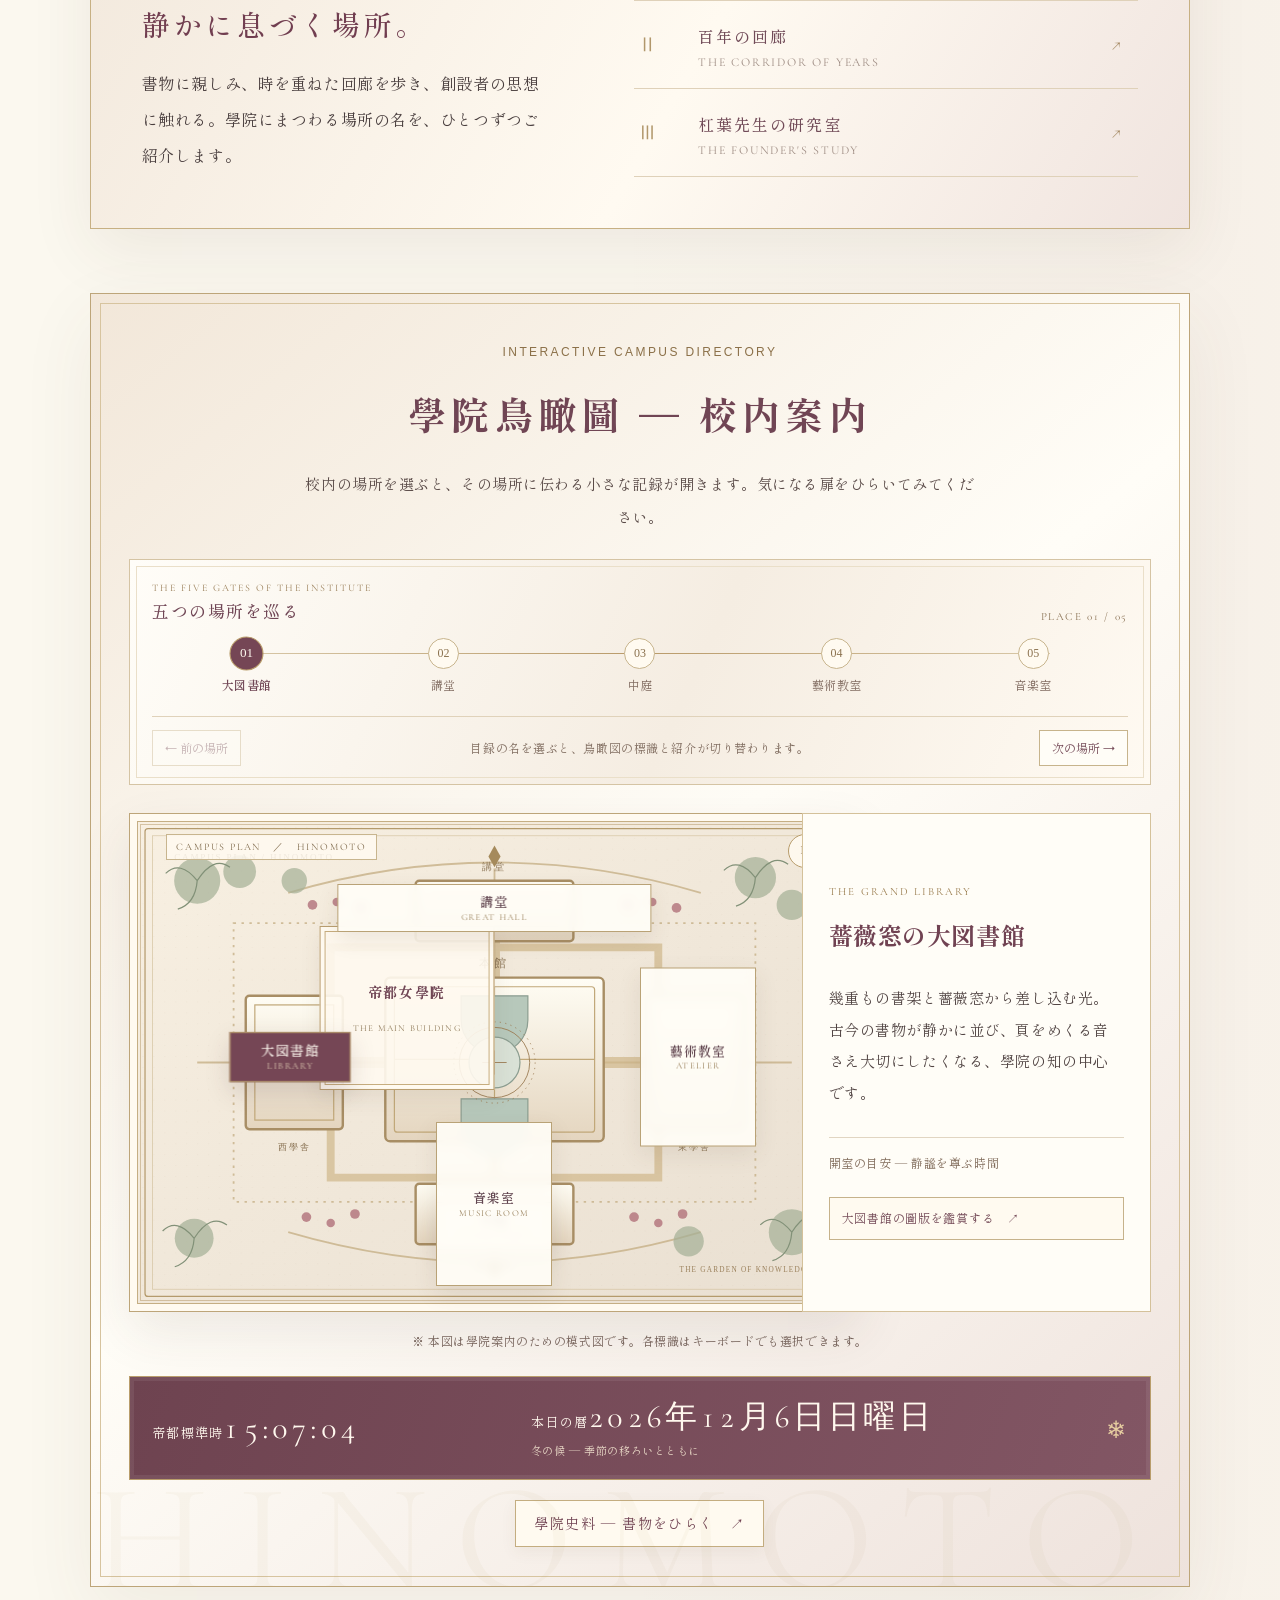
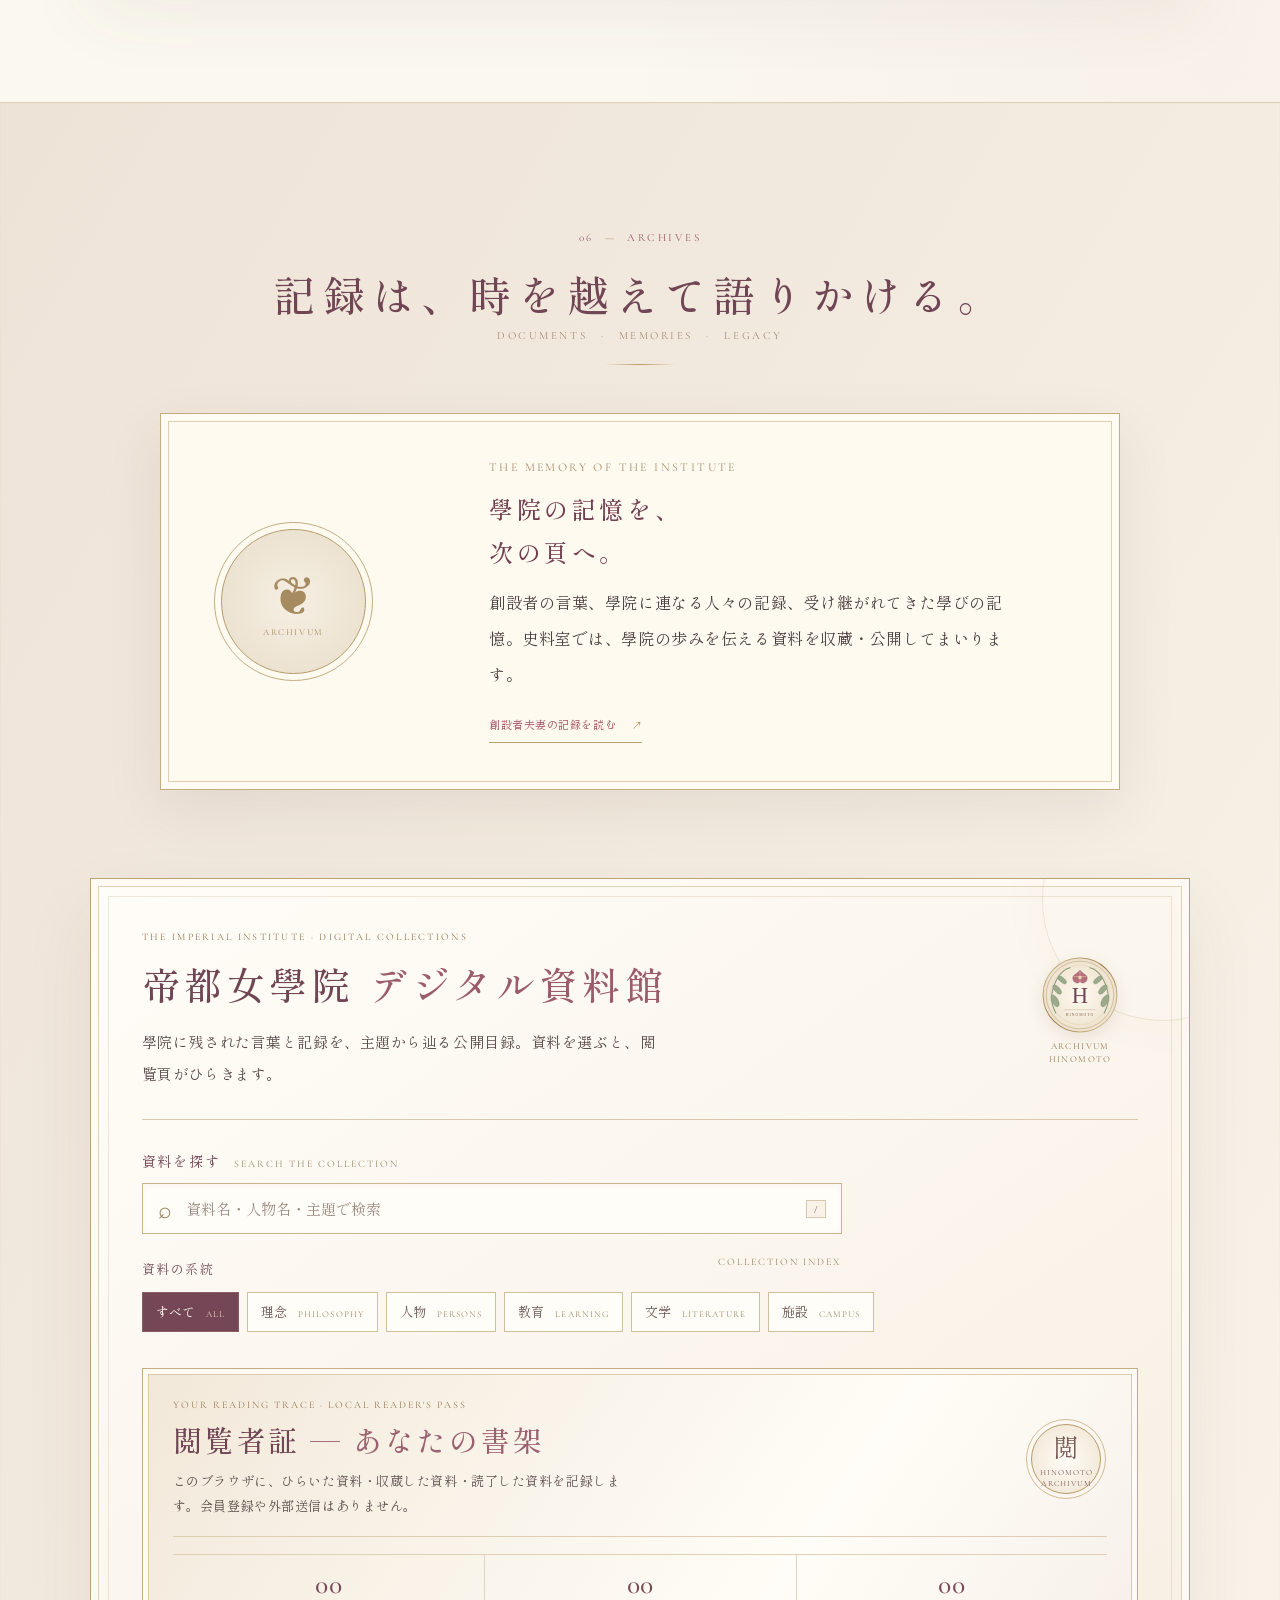
==== commit 3de1584f: "教職員録に久世律を追加" ====
--- a/index.html
+++ b/index.html
@@ -220,7 +220,7 @@
           <span class="section-index">04 <i>—</i> FACULTY &amp; ACADEMIC STAFF</span>
           <h2>教職員録</h2>
           <p class="section-en">THE VOICES THAT GUIDE LEARNING</p>
-          <p class="heading-description">言葉を教え、世界をひらく。<br>學び舎の教壇に立つ、二人の教師の記録。</p>
+          <p class="heading-description">言葉を教え、世界をひらく。<br>學び舎の教壇に立つ、三人の教師の記録。</p>
         </div>
         <div class="faculty-heading-seal" aria-hidden="true"><span>帝</span><i>H</i></div>
       </div>
@@ -230,10 +230,11 @@
           <span class="faculty-indexbar-kicker">REGISTER OF THE TEACHING STAFF</span>
           <strong>教員人物録</strong>
         </div>
-        <span class="faculty-indexbar-count"><b>02</b><small>PROFILES</small></span>
+        <span class="faculty-indexbar-count"><b>03</b><small>PROFILES</small></span>
         <nav class="faculty-indexbar-nav" aria-label="教員人物録">
           <a href="#faculty-ichiha"><span>01</span> 中原 壱葉</a>
           <a href="#faculty-yakumo"><span>02</span> 中原 八雲</a>
+          <a href="#faculty-ritsu"><span>03</span> 久世 律</a>
         </nav>
       </div>
 
@@ -331,6 +332,53 @@
             <span>ARCHIVE No. 002　／　YAKUMO NAKAHARA</span>
           </footer>
         </article>
+        <article class="faculty-entry faculty-entry-ritsu" id="faculty-ritsu" data-reveal aria-labelledby="faculty-ritsu-name">
+          <header class="faculty-entry-topline">
+            <span class="faculty-record-label"><b>03</b><i>PERSONNEL RECORD</i></span>
+            <span class="faculty-record-status">TEACHING STAFF　／　世界史・帝國史・情報</span>
+          </header>
+          <div class="faculty-entry-grid">
+            <div class="faculty-entry-identity faculty-entry-identity-photo">
+              <span class="faculty-identity-caption">THE ART OF UNDERSTANDING</span>
+              <figure class="faculty-portrait-frame">
+                <img src="assets/images/kuze-ritsu-portrait.png" alt="久世律の肖像写真" width="420" height="630" loading="lazy" decoding="async">
+              </figure>
+              <span class="faculty-identity-name">RITSU　KUZE</span>
+              <span class="faculty-identity-vertical">知を読み解く者</span>
+              <span class="faculty-identity-bottom">HINOMOTO　·　ACADEMIA</span>
+            </div>
+            <div class="faculty-entry-copy">
+              <div class="faculty-name-header">
+                <div>
+                  <p class="faculty-name-en">RITSU KUZE</p>
+                  <h3 id="faculty-ritsu-name">久世 <em>律</em></h3>
+                  <p class="faculty-reading">くぜ　りつ</p>
+                </div>
+                <span class="faculty-subject-seal">世界史<br>教師</span>
+              </div>
+              <p class="faculty-entry-lead">知識を持っていることと、それを正しく使えることは別の話です。</p>
+              <p class="faculty-entry-biography">日ノ本帝國・帝州・帝都出身。紅霧國の血を四分の一引く。日ノ本帝國國立帝國大學文科を卒業し、現在は帝都女學院にて世界史・日ノ本帝國史・情報を担当する。穏やかで理知的な物腰と端正な容姿で知られ、生徒からの人気も高い。歴史を単純な善悪で裁くことなく、時代の制度や社会情勢、人々の立場を踏まえて読み解くことを重んじる。情報についても、その出所や信頼性、文脈、伝達の過程に目を向けるよう生徒を導いている。</p>
+
+              <div class="faculty-detail-heading"><span>PERSONAL RECORD</span><i></i><b>人物資料</b></div>
+              <dl class="faculty-data-grid faculty-data-grid-yakumo">
+                <div><dt>担当教科</dt><dd>世界史・日ノ本帝國史・情報</dd></div>
+                <div><dt>出身</dt><dd>帝州・帝都</dd></div>
+                <div><dt>血統</dt><dd>日ノ本帝國・紅霧國のクオーター</dd></div>
+                <div><dt>學歷</dt><dd>日ノ本帝國國立帝國大學文科 卒業</dd></div>
+                <div><dt>年齢</dt><dd>29歳</dd></div>
+                <div><dt>一人称</dt><dd>私</dd></div>
+              </dl>
+              <div class="faculty-entry-note faculty-entry-note-interest">
+                <span class="faculty-note-mark" aria-hidden="true">✧</span>
+                <span><b>教育方針</b><small>知識の背景と根拠を確かめ、自ら考え、正しく判断する力を育む。</small></span>
+              </div>
+            </div>
+          </div>
+          <footer class="faculty-entry-footer">
+            <span>THE IMPERIAL CAPITAL MAIDEN INSTITUTE</span>
+            <span>ARCHIVE No. 003　／　RITSU KUZE</span>
+          </footer>
+        </article>
       </div>
 
       <aside class="faculty-kinship" data-reveal aria-labelledby="faculty-kinship-title">
@@ -459,13 +507,14 @@
             </div>
             <div class="passport-footer"><span id="passport-storage-note" role="status">記録はこのブラウザ内に保存されます。</span><div><button id="passport-export" type="button">閲覧者証を書き出す ↓</button><button id="passport-clear" type="button">記録を初期化</button></div></div>
           </section>
-          <div class="archive-results-head"><span id="archive-result-count" aria-live="polite">公開目録　11件</span><span>SELECT A RECORD TO OPEN</span></div>
+          <div class="archive-results-head"><span id="archive-result-count" aria-live="polite">公開目録　12件</span><span>SELECT A RECORD TO OPEN</span></div>
           <div class="archive-record-grid" id="archive-record-grid">
             <a class="archive-record" data-record="philosophy" data-category="理念" data-search="教育理念 知を愛し 己の言葉 学問 自由" href="#philosophy"><span class="archive-record-number">COLLECTION　01</span><span class="archive-record-category">理念 · PHILOSOPHY</span><strong>知を愛し、己の言葉を持つ。</strong><span class="archive-record-summary">學院が大切にする、問いを持ち、自ら考え、言葉にするという教育の姿勢。</span><span class="archive-record-open">閲覧する <i aria-hidden="true">↗</i></span></a>
             <a class="archive-record" data-record="founder" data-category="人物" data-search="六條杠葉 創設者 帝國大學 女性學生 曙 有栖川劉ノ介" href="#founder"><span class="archive-record-number">COLLECTION　02</span><span class="archive-record-category">人物 · FOUNDER</span><strong>創設者・六條 杠葉</strong><span class="archive-record-summary">帝國大學初の女性學生であり、帝都女學院を創設した文学者の人物記録。</span><span class="archive-record-open">閲覧する <i aria-hidden="true">↗</i></span></a>
             <a class="archive-record" data-record="curriculum" data-category="教育" data-search="教育課程 四領域 言葉 文学 歴史 思想 芸術 教養 自然 学術" href="curriculum.html"><span class="archive-record-number">COLLECTION　03</span><span class="archive-record-category">教育 · CURRICULUM</span><strong>學びの四つの領域</strong><span class="archive-record-summary">言葉と文学、歴史と思想、芸術と教養、自然と学術。四領域の教育課程。</span><span class="archive-record-open">閲覧する <i aria-hidden="true">↗</i></span></a>
             <a class="archive-record" data-record="ichiha" data-category="人物" data-search="中原壱葉 國語 教師 衣世 circus" href="#faculty-ichiha"><span class="archive-record-number">COLLECTION　04</span><span class="archive-record-category">人物 · PERSONNEL</span><strong>中原 壱葉</strong><span class="archive-record-summary">國語教師。衣世出身。代表作『circus』を持つ教員の人物資料。</span><span class="archive-record-open">閲覧する <i aria-hidden="true">↗</i></span></a>
             <a class="archive-record" data-record="yakumo" data-category="人物" data-search="中原八雲 央語 教師 神武國 日ノ本 怪談" href="#faculty-yakumo"><span class="archive-record-number">COLLECTION　05</span><span class="archive-record-category">人物 · PERSONNEL</span><strong>中原 八雲</strong><span class="archive-record-summary">央語教師。日ノ本の歴史や妖怪、神々を愛する教員の人物資料。</span><span class="archive-record-open">閲覧する <i aria-hidden="true">↗</i></span></a>
+            <a class="archive-record" data-record="ritsu" data-category="人物" data-search="久世律 世界史 日ノ本帝國史 情報 教師 帝國大學 文科" href="#faculty-ritsu"><span class="archive-record-number">COLLECTION　12</span><span class="archive-record-category">人物 · PERSONNEL</span><strong>久世 律</strong><span class="archive-record-summary">世界史・日ノ本帝國史・情報を担当する教師。知識の根拠と文脈を重んじる教育者の人物資料。</span><span class="archive-record-open">閲覧する <i aria-hidden="true">↗</i></span></a>
             <a class="archive-record" data-record="haruakari" data-category="文学" data-search="春燈 六條杠葉 有栖川劉ノ介 夫妻 逸話 文学" href="haruakari.html"><span class="archive-record-number">COLLECTION　06</span><span class="archive-record-category">文学 · LITERARY RECORD</span><strong>春燈</strong><span class="archive-record-summary">六條杠葉と有栖川劉ノ介。創設者夫妻の暮らしと、互いの自由を尊ぶ姿を描く独立した読み物。</span><span class="archive-record-open">閲覧する <i aria-hidden="true">↗</i></span></a>
             <a class="archive-record" data-record="campus" data-category="施設" data-search="施設案内 校舎 大図書館 講堂 中庭 藝術教室 音楽室" href="#campus"><span class="archive-record-number">COLLECTION　07</span><span class="archive-record-category">施設 · CAMPUS</span><strong>學び舎の施設案内</strong><span class="archive-record-summary">學院の施設と、校内案内に収められた場所ごとの紹介。</span><span class="archive-record-open">閲覧する <i aria-hidden="true">↗</i></span></a>
             <a class="archive-record" data-record="gallery" data-category="施設" data-search="校内風景 薔薇 百合 図書館 回廊 藝術室 写真" href="#library"><span class="archive-record-number">COLLECTION　08</span><span class="archive-record-category">施設 · VISUAL RECORDS</span><strong>校内風景・圖版</strong><span class="archive-record-summary">薔薇窓の図書館、中庭、サロン、藝術教室。學び舎の風景を収めた圖版。</span><span class="archive-record-open">閲覧する <i aria-hidden="true">↗</i></span></a>
@@ -480,7 +529,7 @@
         <dialog class="archive-book-dialog" id="archive-book-dialog" aria-labelledby="archive-book-title">
           <div class="archive-book-frame">
             <button class="archive-book-close" type="button" aria-label="閲覧室を閉じる">閉じる <span aria-hidden="true">×</span></button>
-            <div class="archive-book-topline"><span>IMPERIAL CAPITAL MAIDEN INSTITUTE</span><span id="archive-book-number">COLLECTION 01 / 11</span></div>
+            <div class="archive-book-topline"><span>IMPERIAL CAPITAL MAIDEN INSTITUTE</span><span id="archive-book-number">COLLECTION 01 / 12</span></div>
             <div class="archive-book-content">
               <p class="archive-book-class" id="archive-book-class">PHILOSOPHY · OPEN COLLECTION</p>
               <h3 id="archive-book-title">資料名</h3>
@@ -496,7 +545,7 @@
               </div>
               <a class="archive-book-source" id="archive-book-source" href="#philosophy">原資料をひらく <span aria-hidden="true">↗</span></a>
             </div>
-            <div class="archive-book-controls"><button type="button" id="archive-book-prev">← 前の資料</button><span id="archive-book-count" aria-live="polite">01 / 11</span><button type="button" id="archive-book-next">次の資料 →</button></div>
+            <div class="archive-book-controls"><button type="button" id="archive-book-prev">← 前の資料</button><span id="archive-book-count" aria-live="polite">01 / 12</span><button type="button" id="archive-book-next">次の資料 →</button></div>
             <span class="archive-book-watermark" aria-hidden="true">H</span>
           </div>
         </dialog>
@@ -528,7 +577,7 @@
             <a class="relation-node relation-node-founder" href="#founder"><span>FOUNDER · 01</span><strong>六條 杠葉</strong><small>創設者・文学者</small></a>
             <a class="relation-node relation-node-spouse" href="haruakari.html"><span>FAMILY RECORD</span><strong>有栖川 劉ノ介</strong><small>杠葉の夫・『春燈』に登場</small></a>
             <a class="relation-node relation-node-institute" href="#about"><span>THE INSTITUTE</span><strong>帝都女學院</strong><small>知を愛し、己の言葉を持つ。</small></a>
-            <a class="relation-node relation-node-faculty" href="#faculty"><span>PERSONNEL RECORDS</span><strong>教職員録</strong><small>中原壱葉・中原八雲</small></a>
+            <a class="relation-node relation-node-faculty" href="#faculty"><span>PERSONNEL RECORDS</span><strong>教職員録</strong><small>中原壱葉・中原八雲・久世律</small></a>
             <a class="relation-node relation-node-story" href="haruakari.html"><span>LITERARY RECORD · 01</span><strong>『春燈』</strong><small>創設者夫妻の逸話</small></a>
             <a class="relation-node relation-node-curriculum" href="curriculum.html"><span>THE FOUR FIELDS</span><strong>教育課程</strong><small>學びの四つの領域</small></a>
             <div class="relation-centre-seal" aria-hidden="true"><img src="assets/images/institute-crest.svg" alt=""></div>
--- a/assets/css/observatory.css
+++ b/assets/css/observatory.css
@@ -11,7 +11,7 @@
 .observatory-search::backdrop{background:#33272280;backdrop-filter:blur(3px)}.observatory-search-head{display:flex;justify-content:space-between;gap:20px;padding:clamp(20px,4vw,34px);background:linear-gradient(135deg,#f5efdf,#fffdf7);border-bottom:1px solid var(--obs-line)}
 .observatory-kicker{font:11px "Cormorant Garamond",serif;letter-spacing:.22em;color:var(--obs-gold)}.observatory-search h2{font:600 clamp(22px,4vw,30px) "Shippori Mincho",serif;margin:8px 0}.observatory-search-head p{margin:0;font-size:13px;line-height:1.8}
 .observatory-close{width:38px;height:38px;border:1px solid var(--obs-line);border-radius:50%;background:transparent;color:var(--obs-rose);font-size:23px;cursor:pointer;flex:none}
-.observatory-search-label{display:block;margin:22px 26px 7px;font-size:12px;color:var(--obs-rose)}.observatory-search input{display:block;width:calc(100% - 52px);margin:0 26px;padding:14px 15px;border:1px solid var(--obs-line);background:#fffdf8;color:var(--obs-ink);font:16px inherit;outline-offset:3px}
+.observatory-search-label{display:block;margin:22px 26px 7px;font-size:12px;color:var(--obs-rose)}.observatory-search input{display:block;width:calc(100% - 52px);margin:0 26px;padding:14px 15px;border:1px solid var(--obs-line);background:#fffdf8;color:var(--obs-ink);font-size:16px;font-family:inherit;outline-offset:3px}
 .observatory-search-hint{margin:8px 26px 14px;font-size:11px;color:#7b6d60}.observatory-search-results{max-height:38vh;overflow:auto;padding:0 26px 20px}
 .observatory-result{display:grid;grid-template-columns:34px 1fr;gap:12px;align-items:center;padding:13px 8px;border-bottom:1px solid var(--obs-line);text-decoration:none;color:var(--obs-ink)}
 .observatory-result>span:first-child{font:16px "Cormorant Garamond",serif;color:var(--obs-gold)}.observatory-result strong,.observatory-result small{display:block}.observatory-result strong{font-size:14px}.observatory-result small{font-size:11px;color:#796d60;margin-top:3px}.observatory-result:hover{background:#f1e8d9}
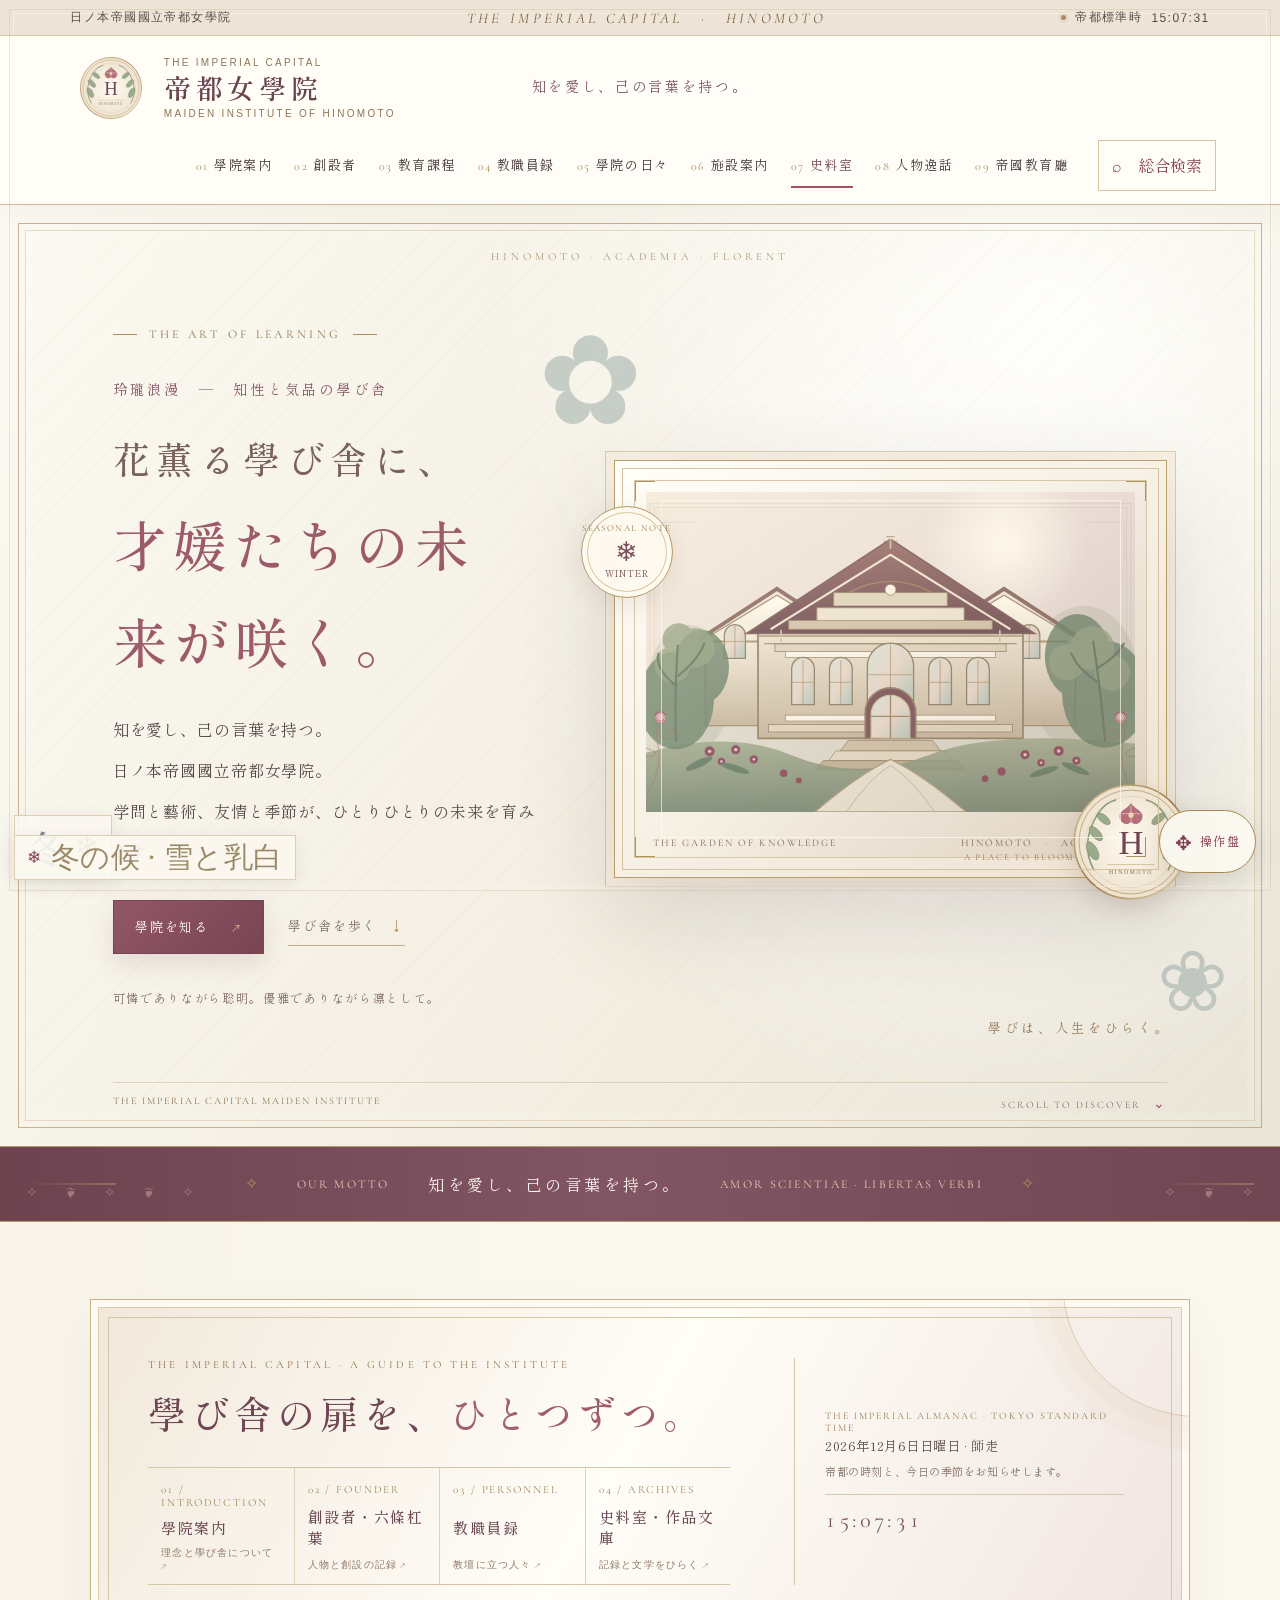
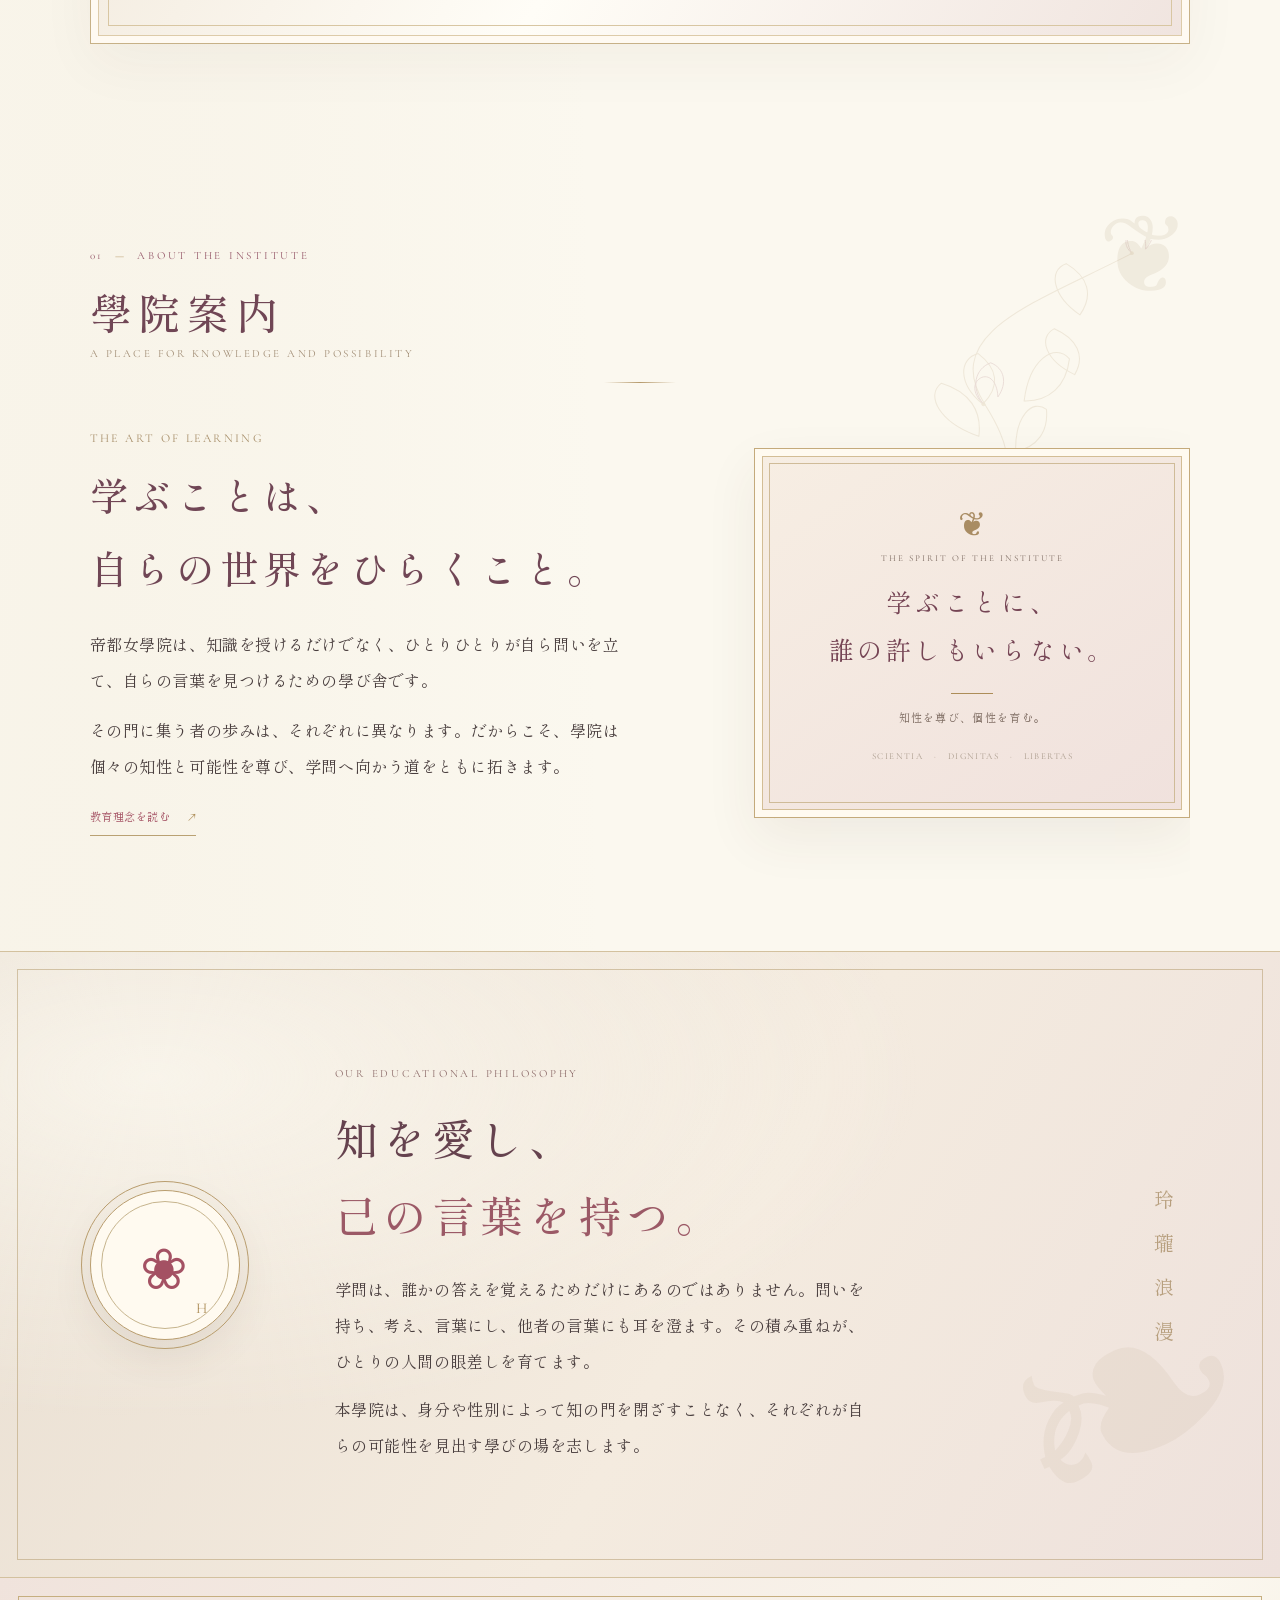
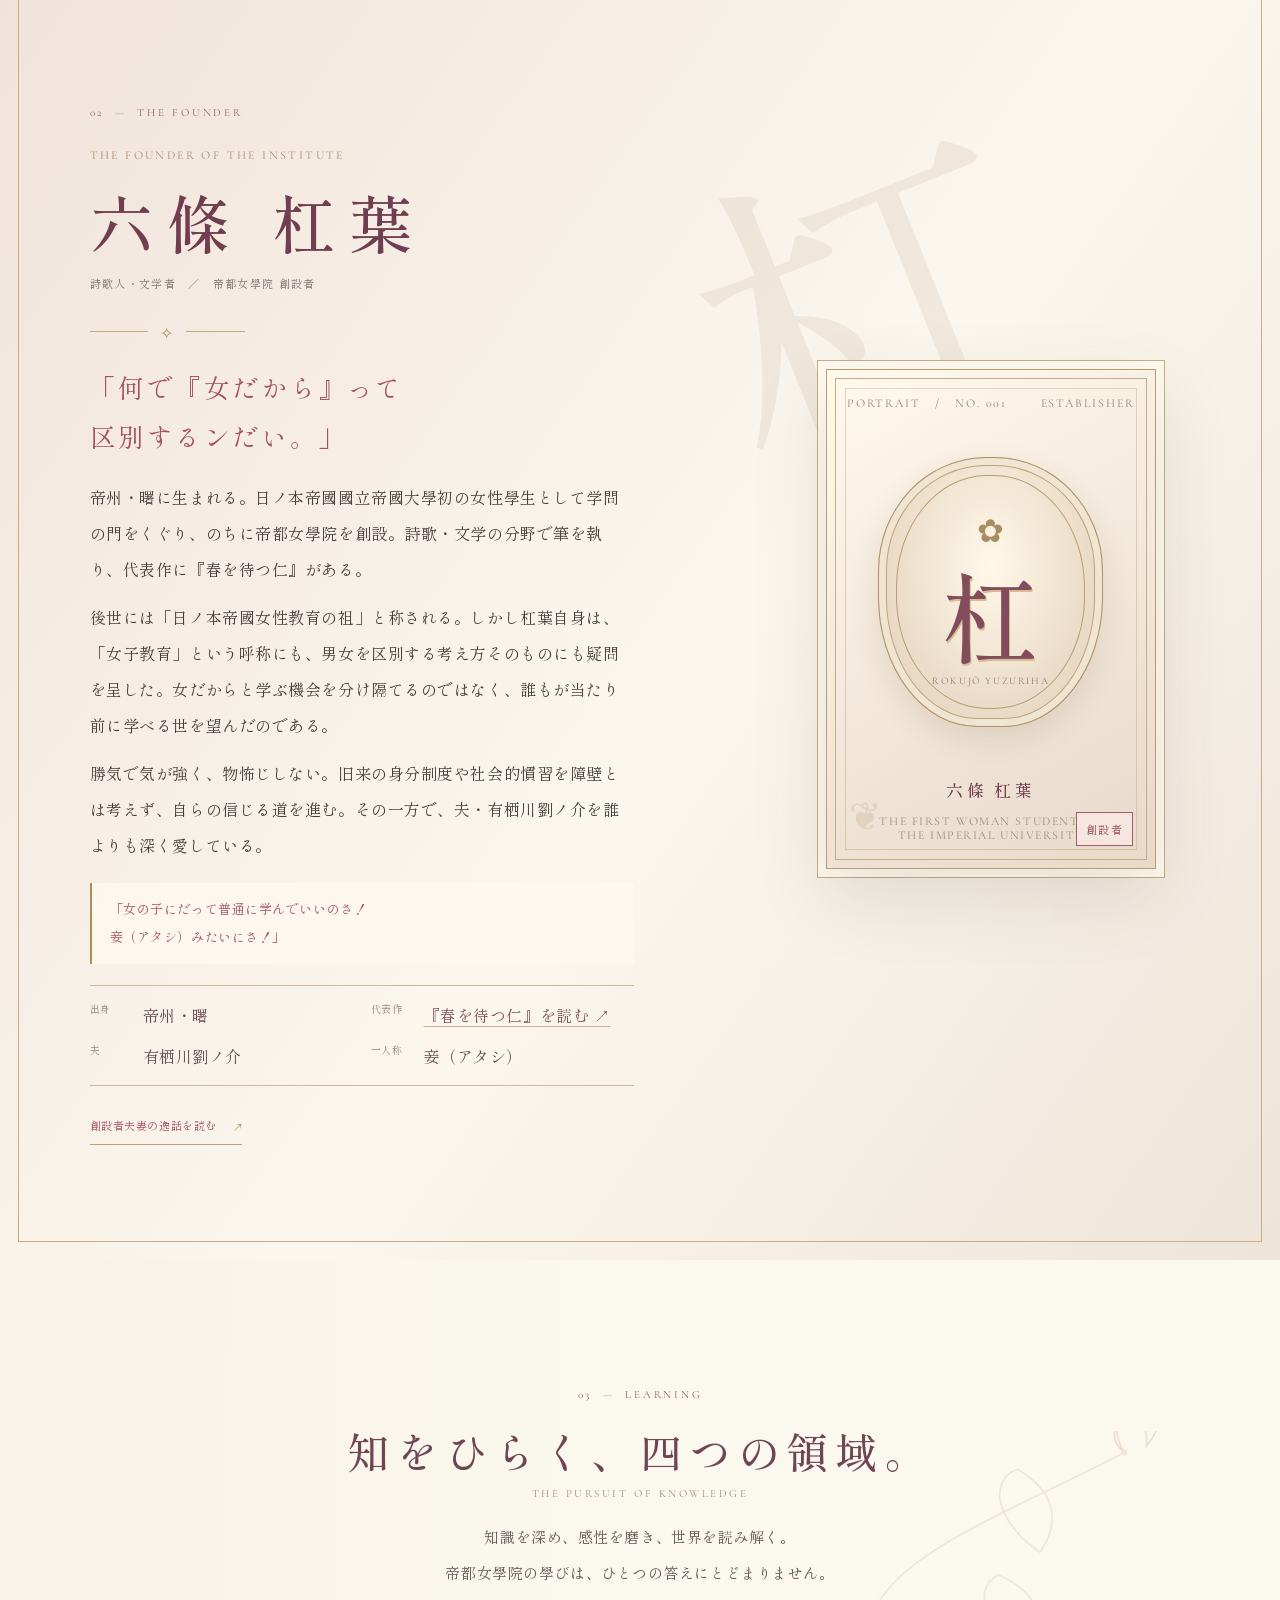
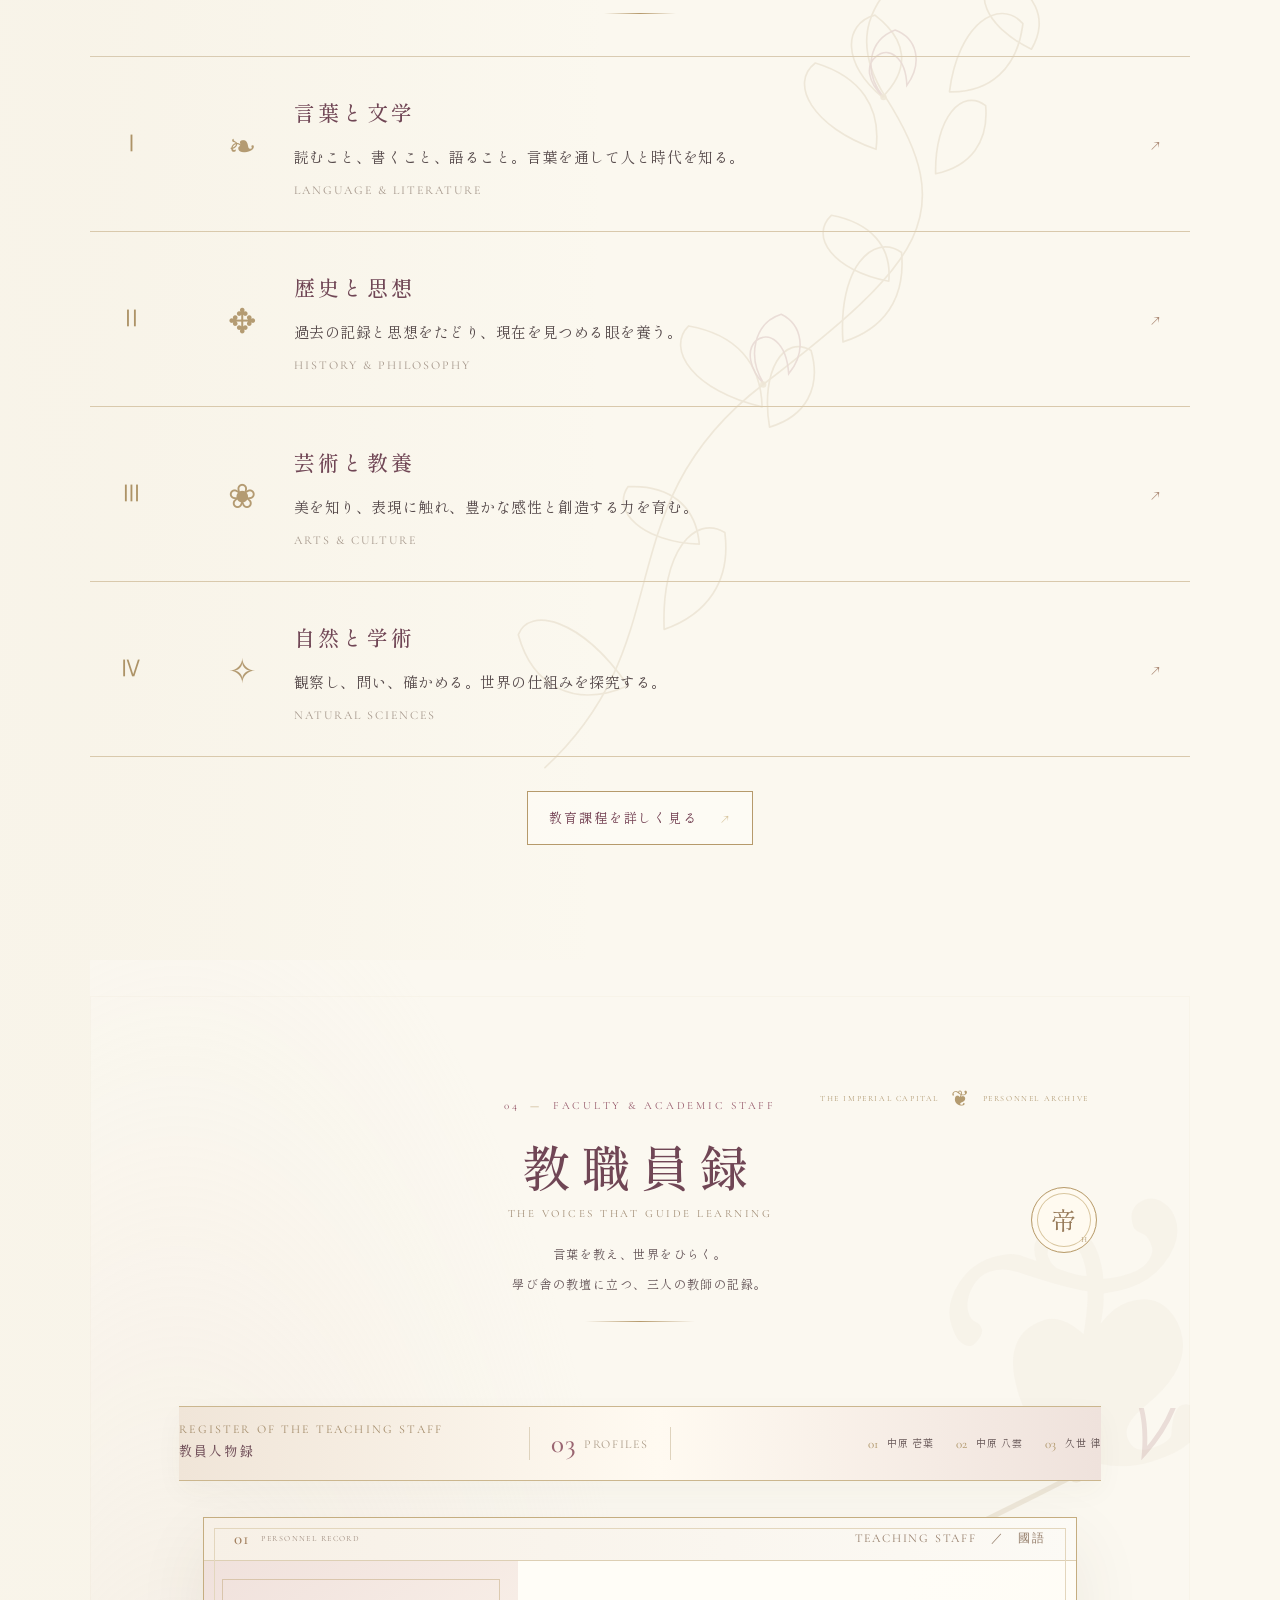
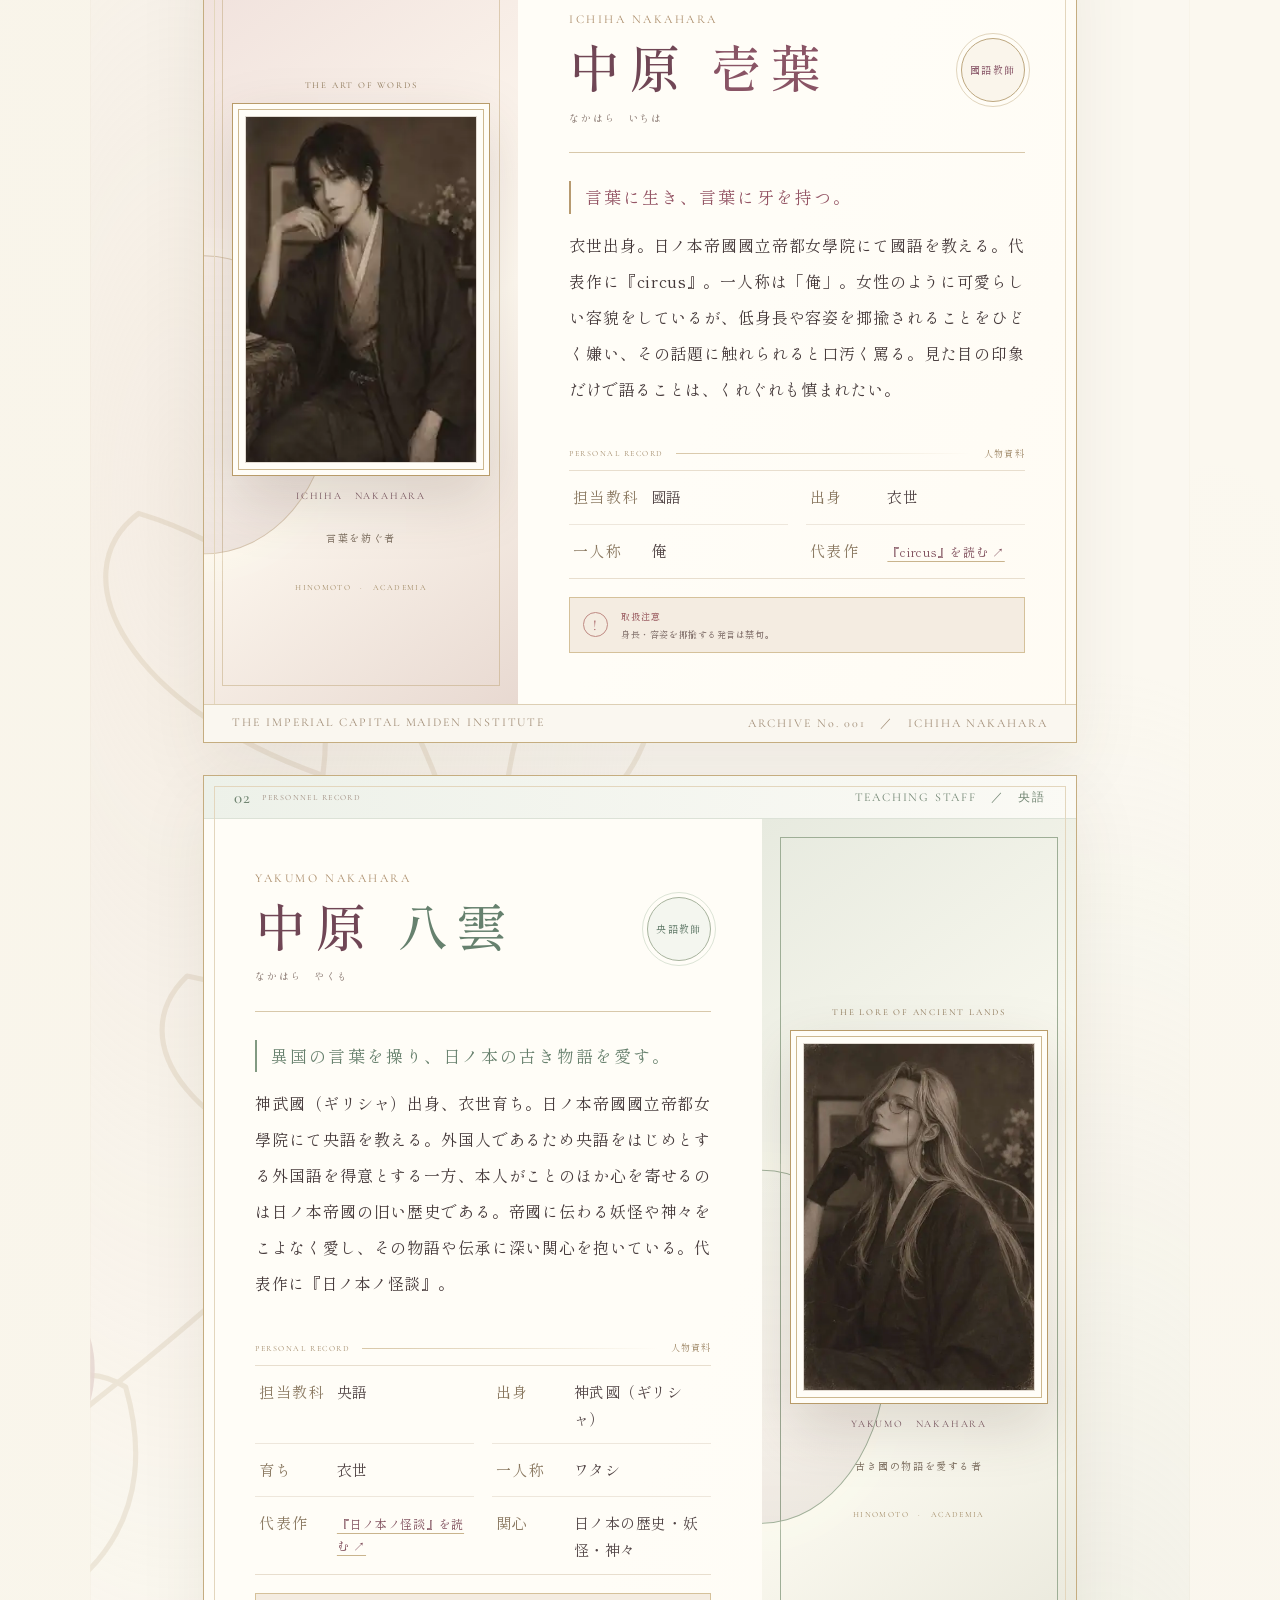
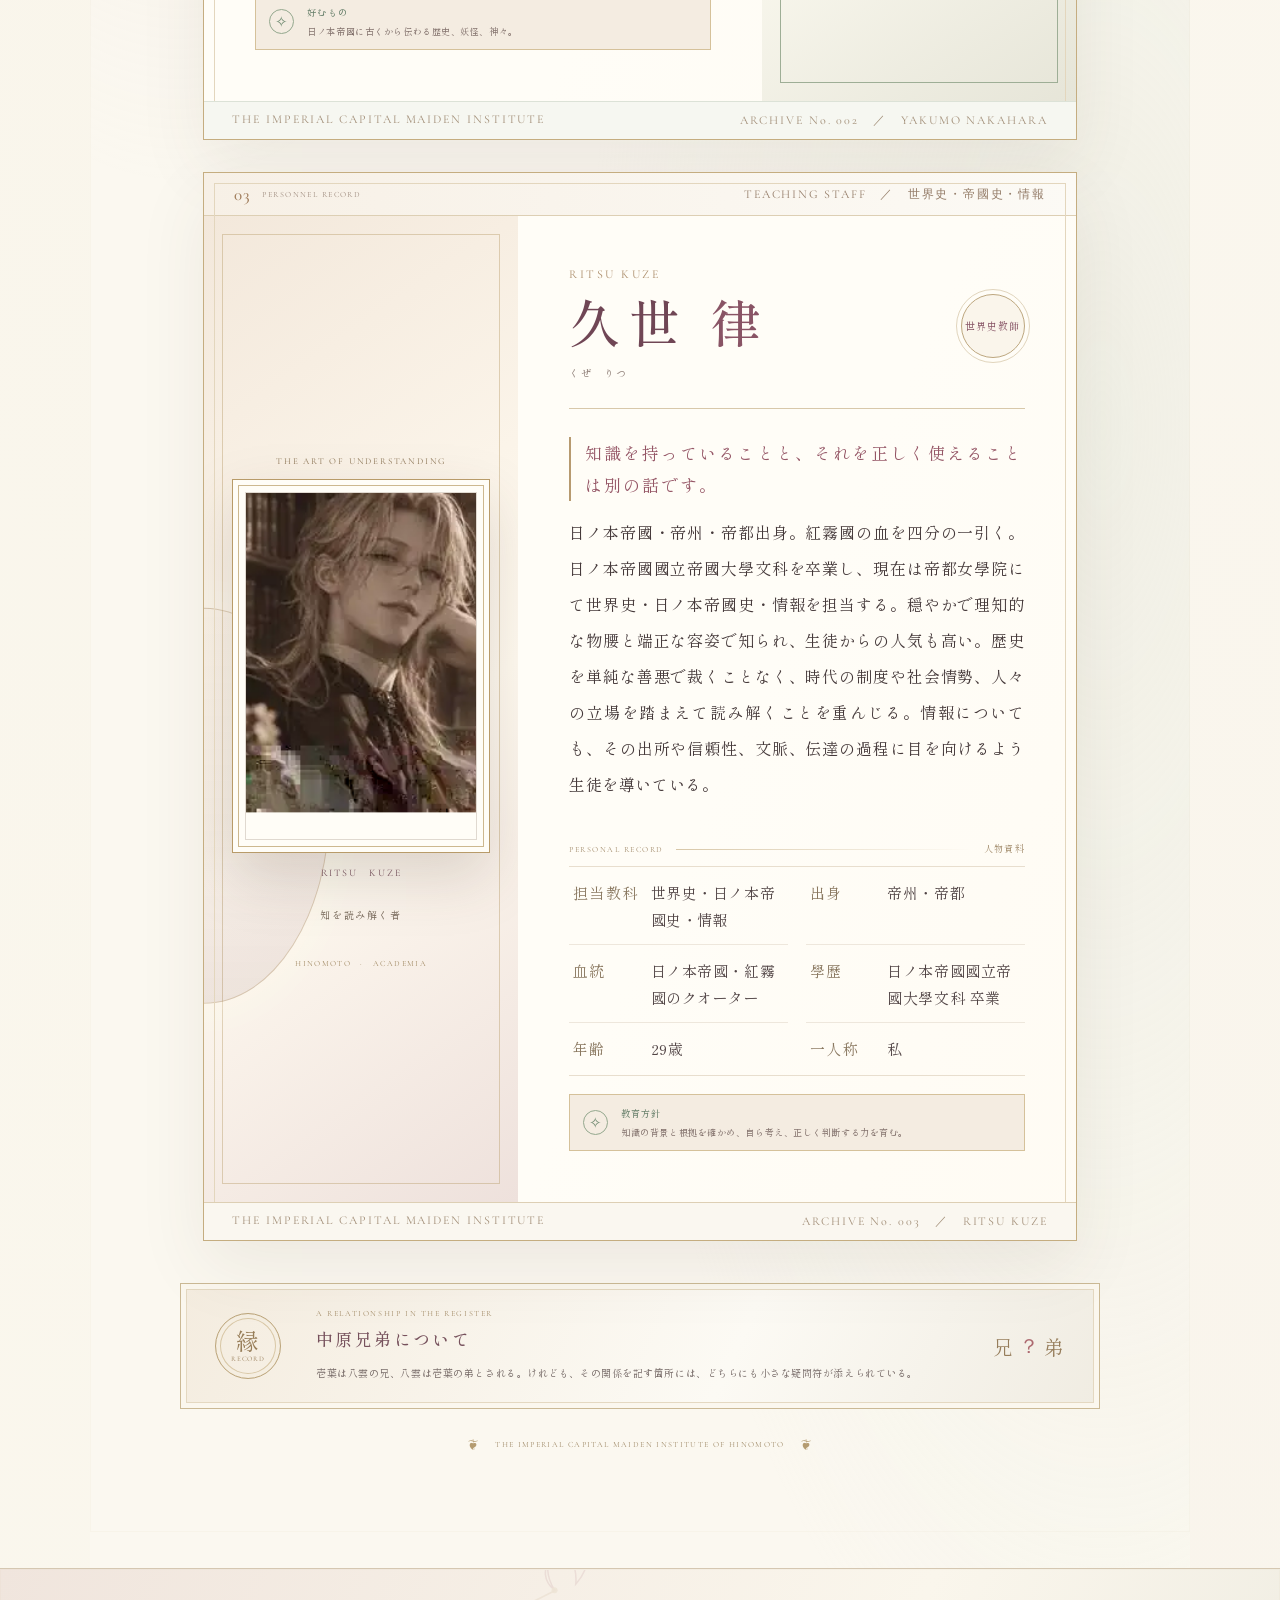
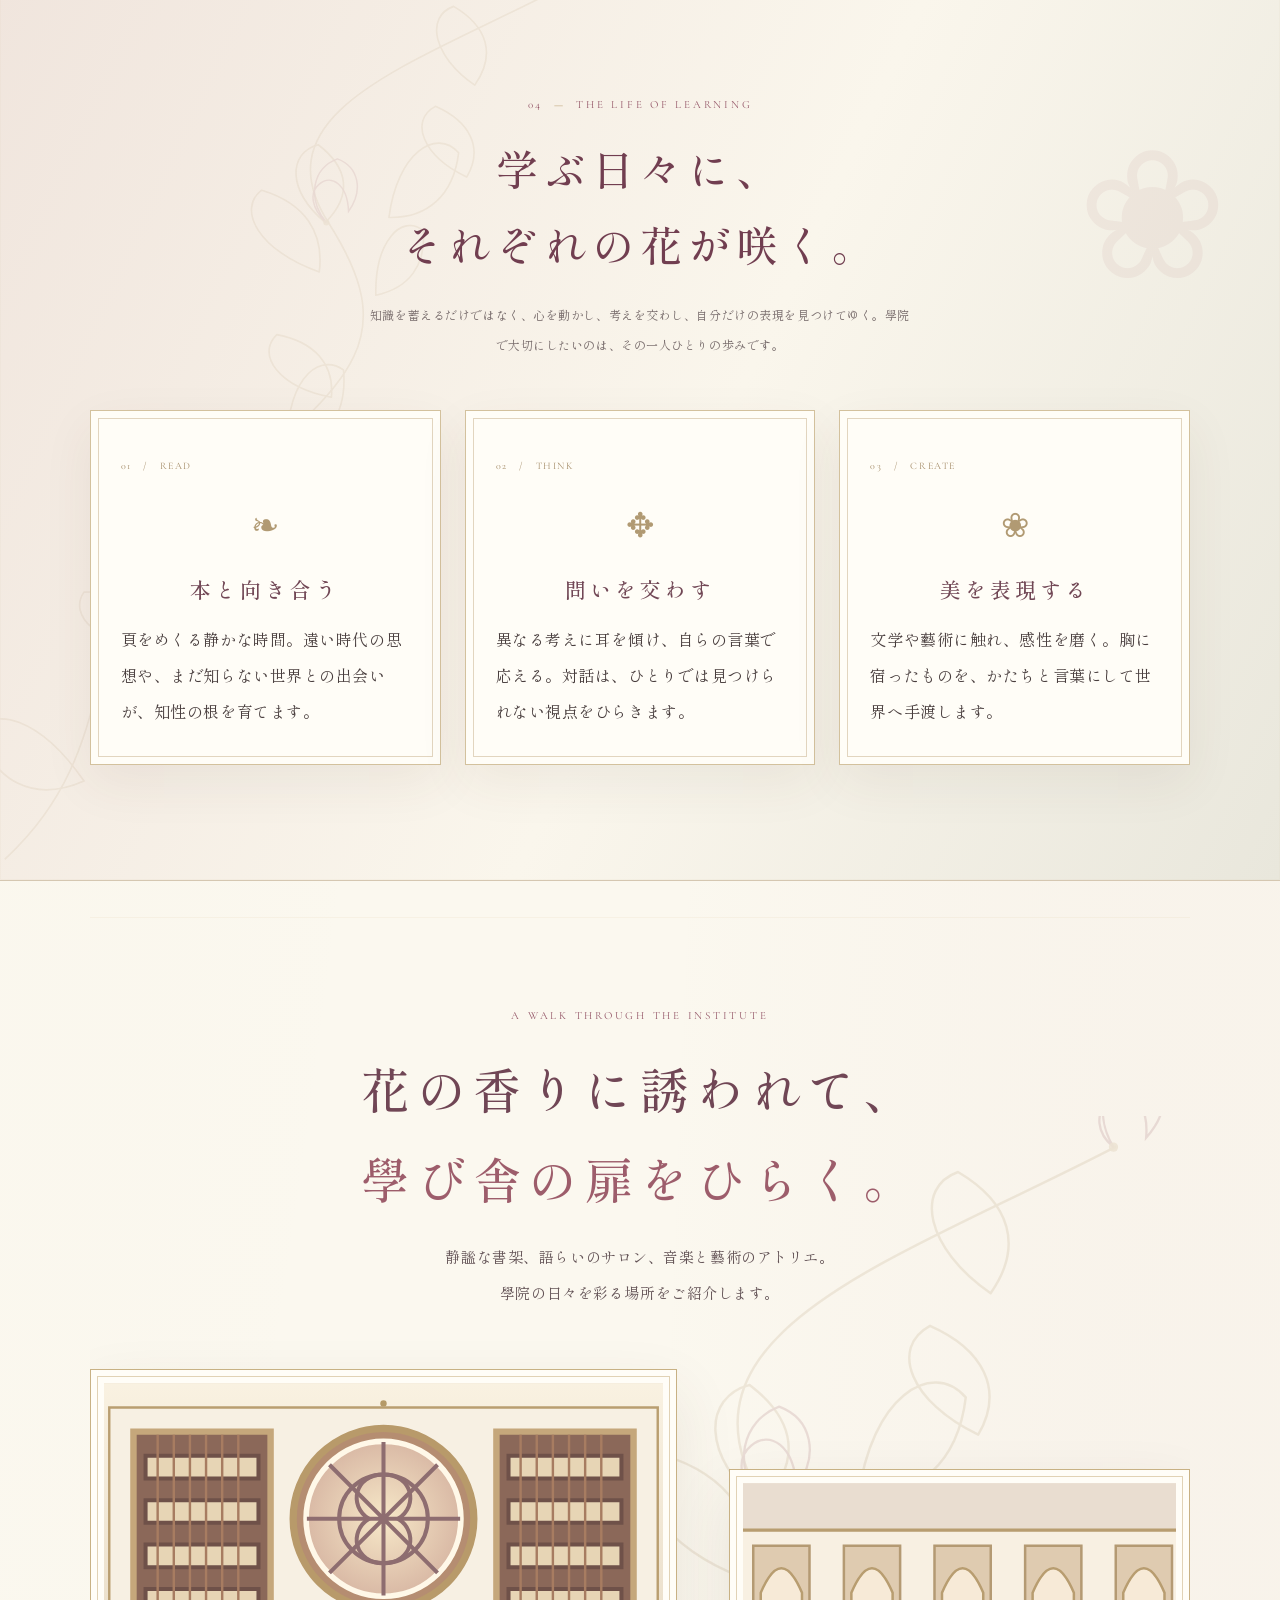
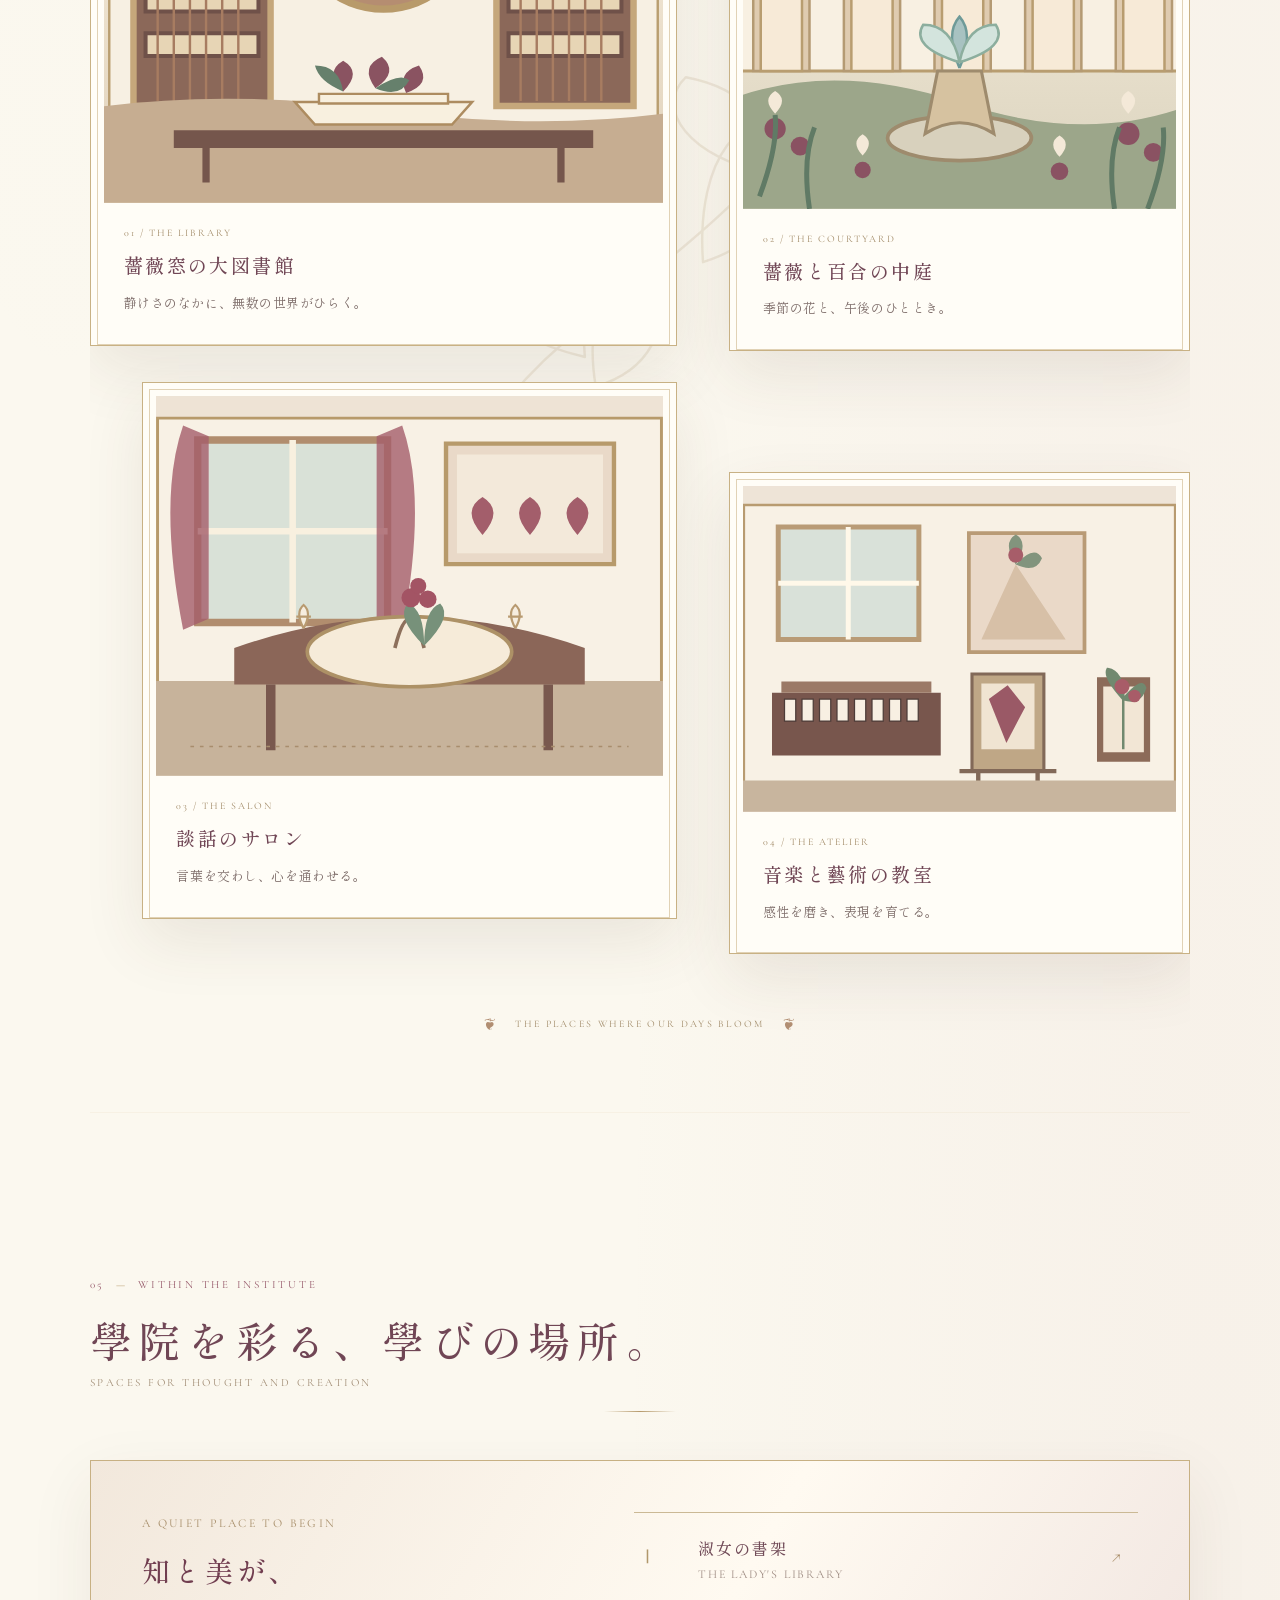
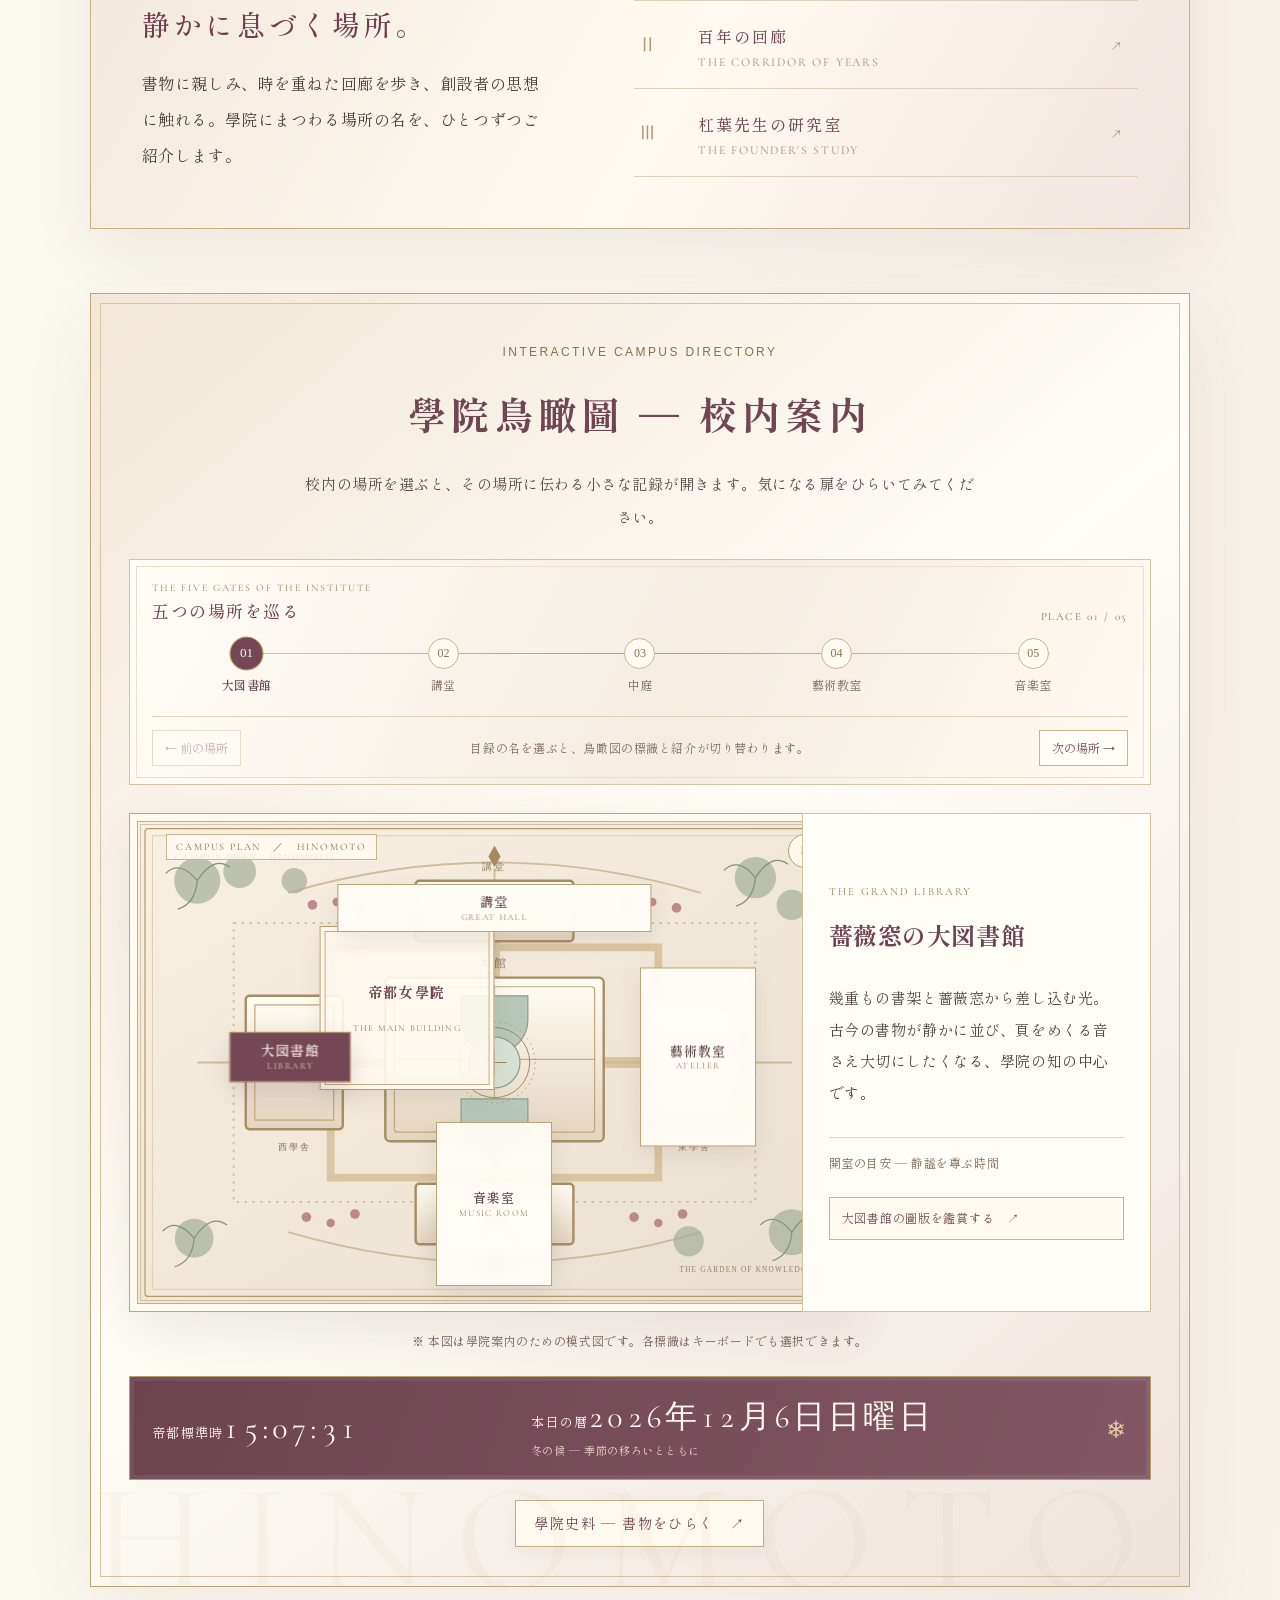
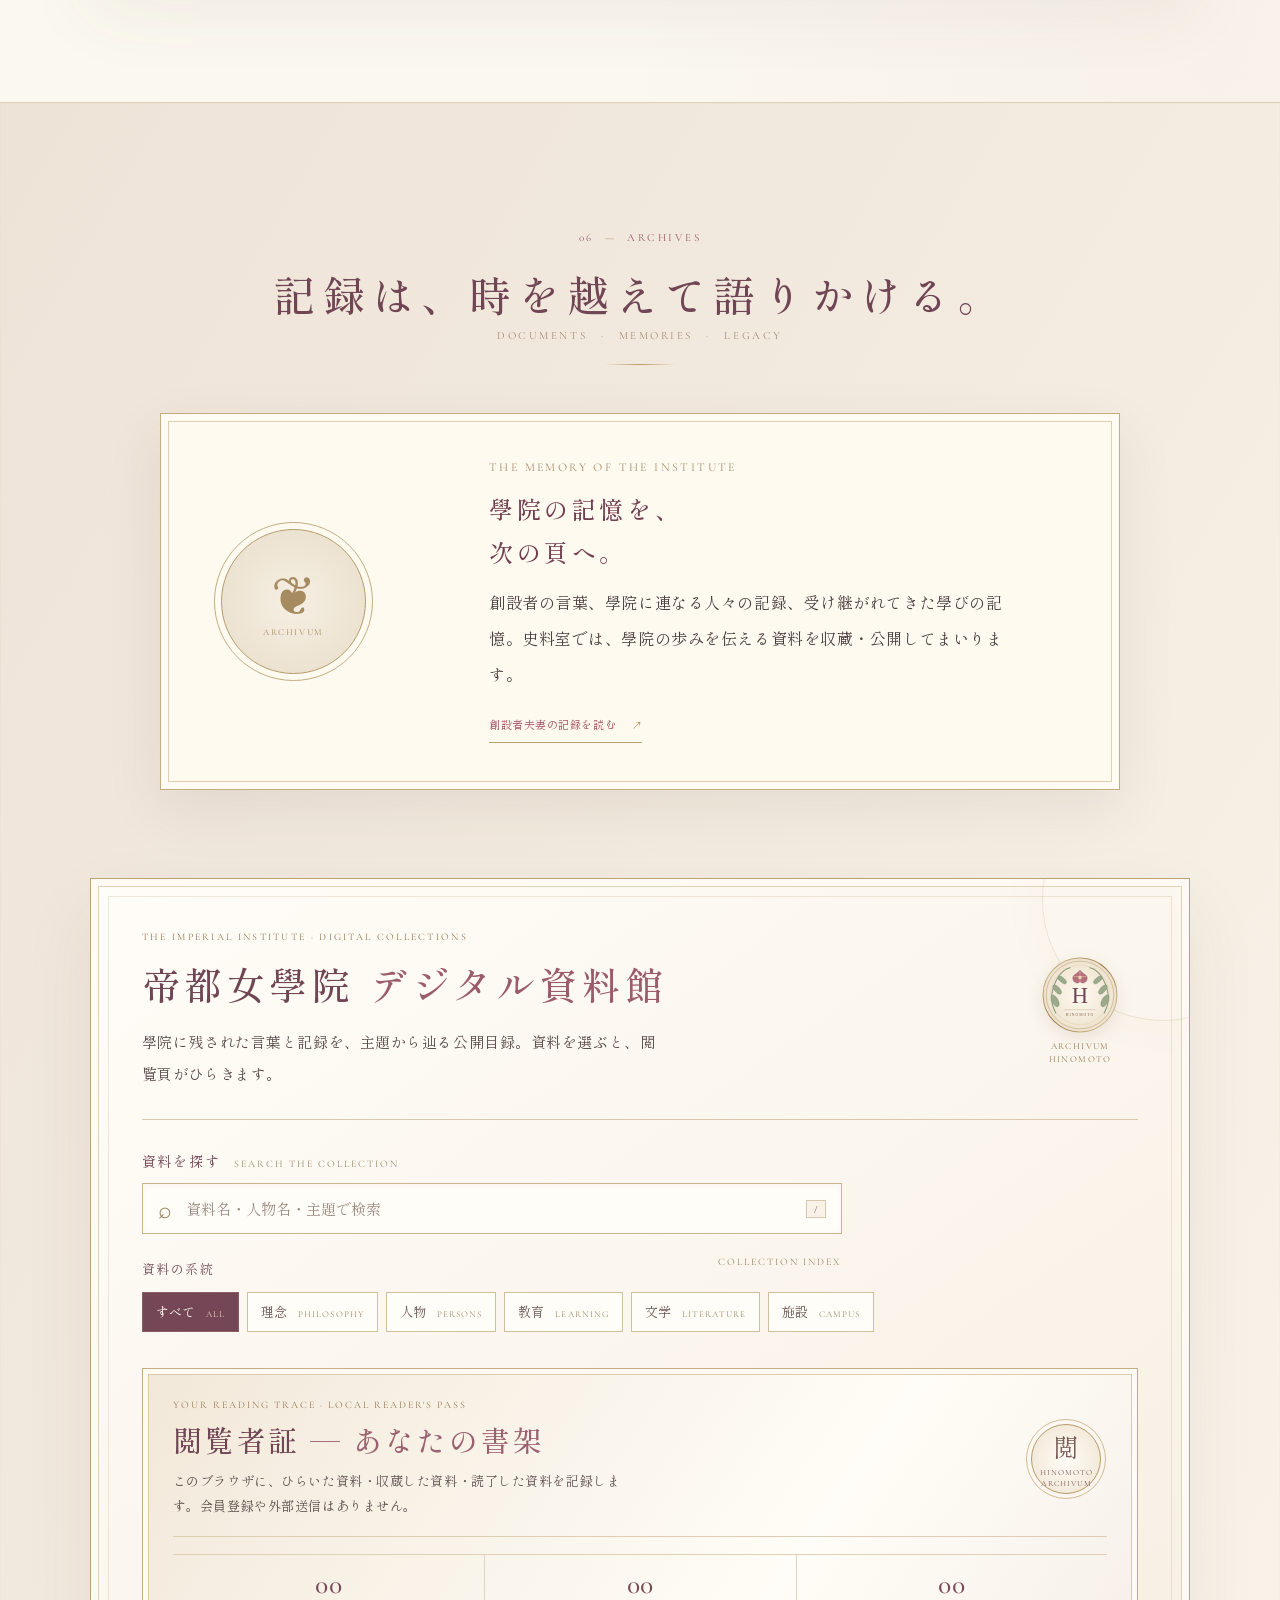
==== commit 5a76a7f4: "久世律の肖像写真を登録" ====
--- a/index.html
+++ b/index.html
@@ -341,7 +341,7 @@
             <div class="faculty-entry-identity faculty-entry-identity-photo">
               <span class="faculty-identity-caption">THE ART OF UNDERSTANDING</span>
               <figure class="faculty-portrait-frame">
-                <img src="assets/images/kuze-ritsu-portrait.png" alt="久世律の肖像写真" width="420" height="630" loading="lazy" decoding="async">
+                <img src="assets/images/kuze-ritsu-portrait.webp" alt="久世律の肖像写真" width="420" height="630" loading="lazy" decoding="async">
               </figure>
               <span class="faculty-identity-name">RITSU　KUZE</span>
               <span class="faculty-identity-vertical">知を読み解く者</span>
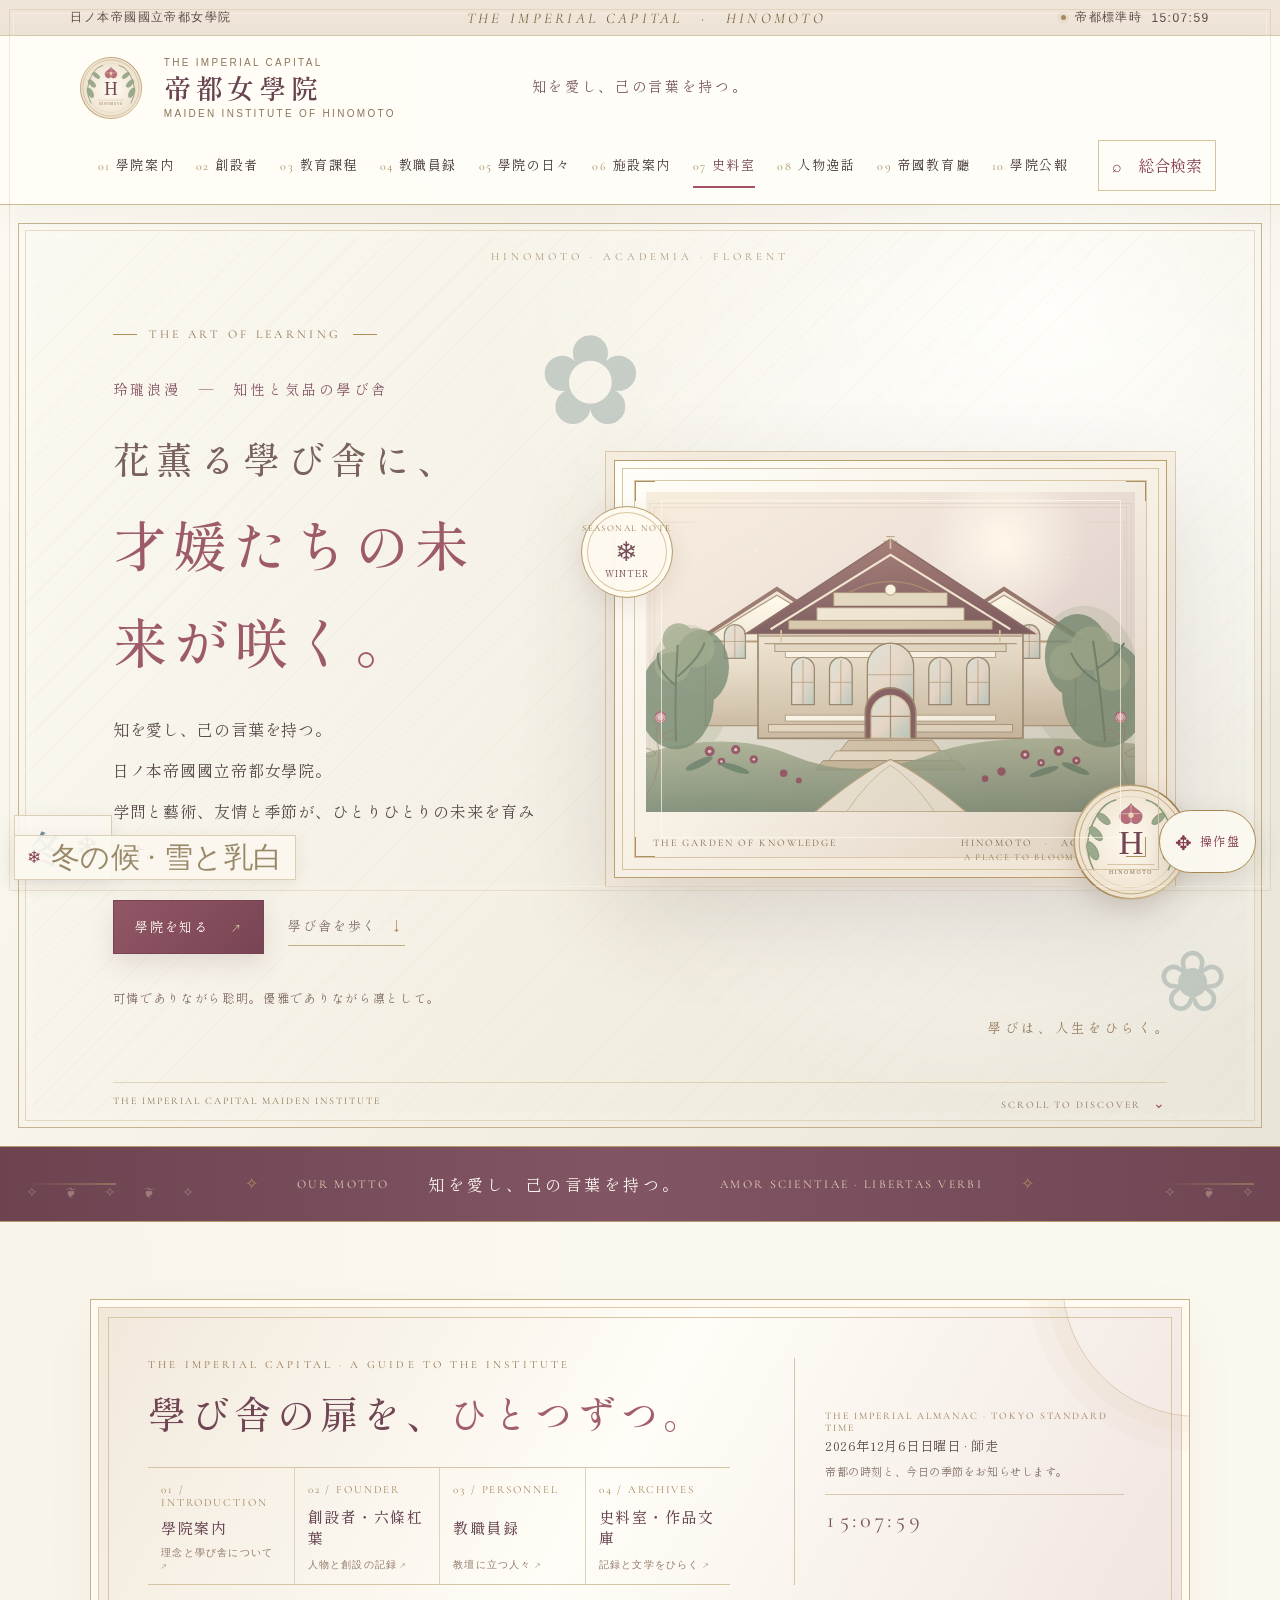
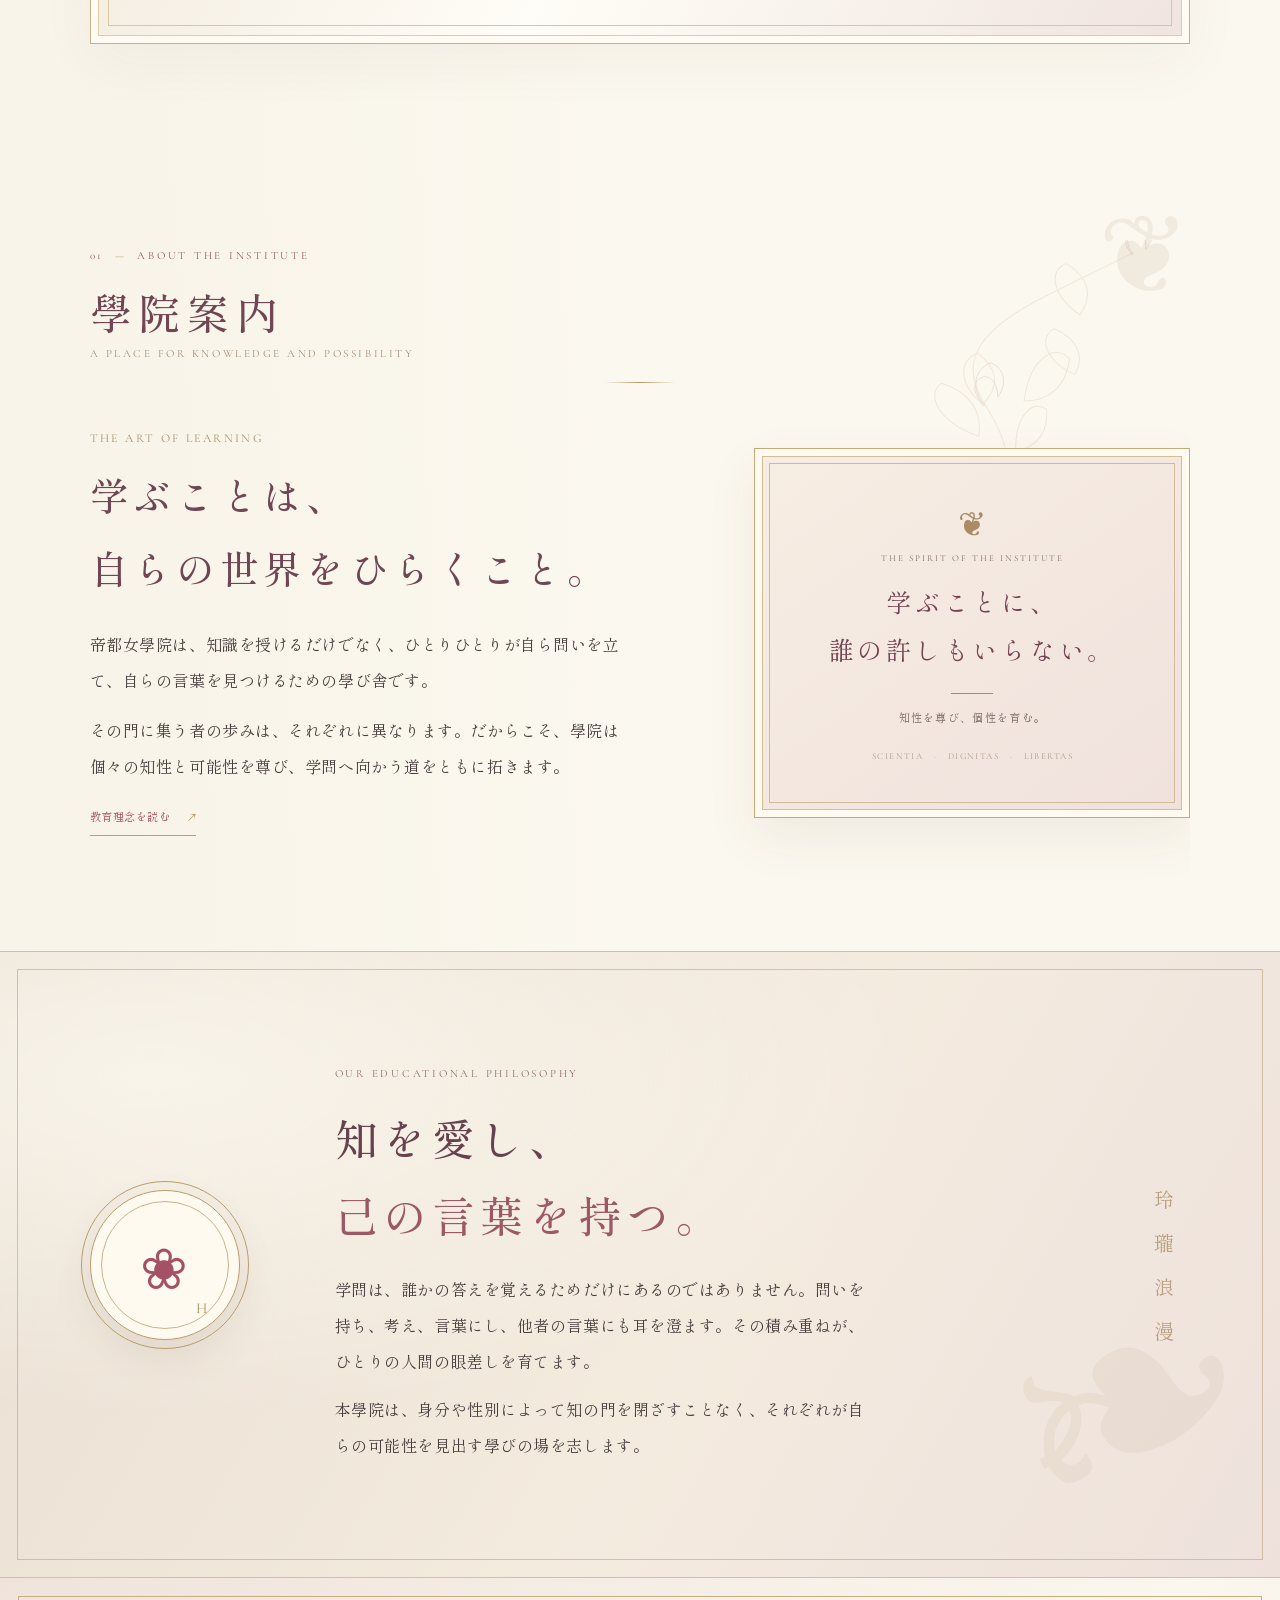
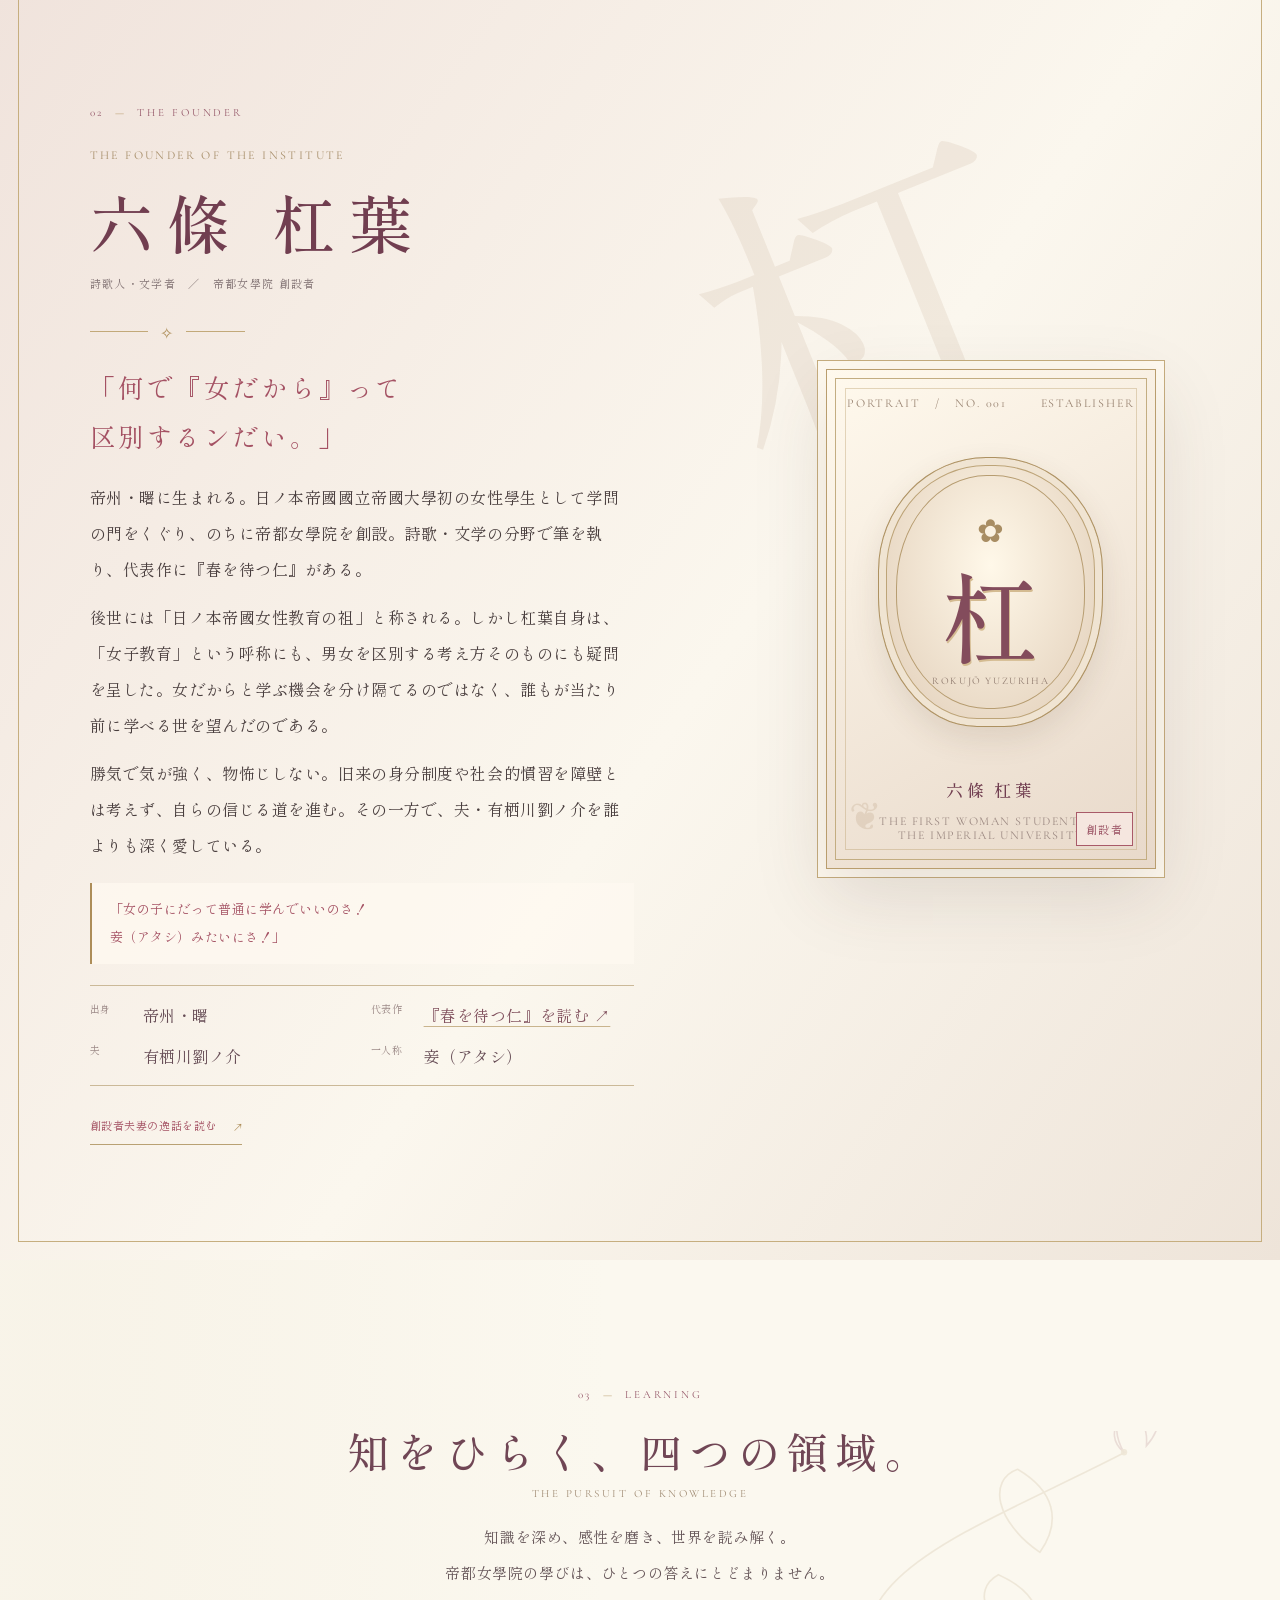
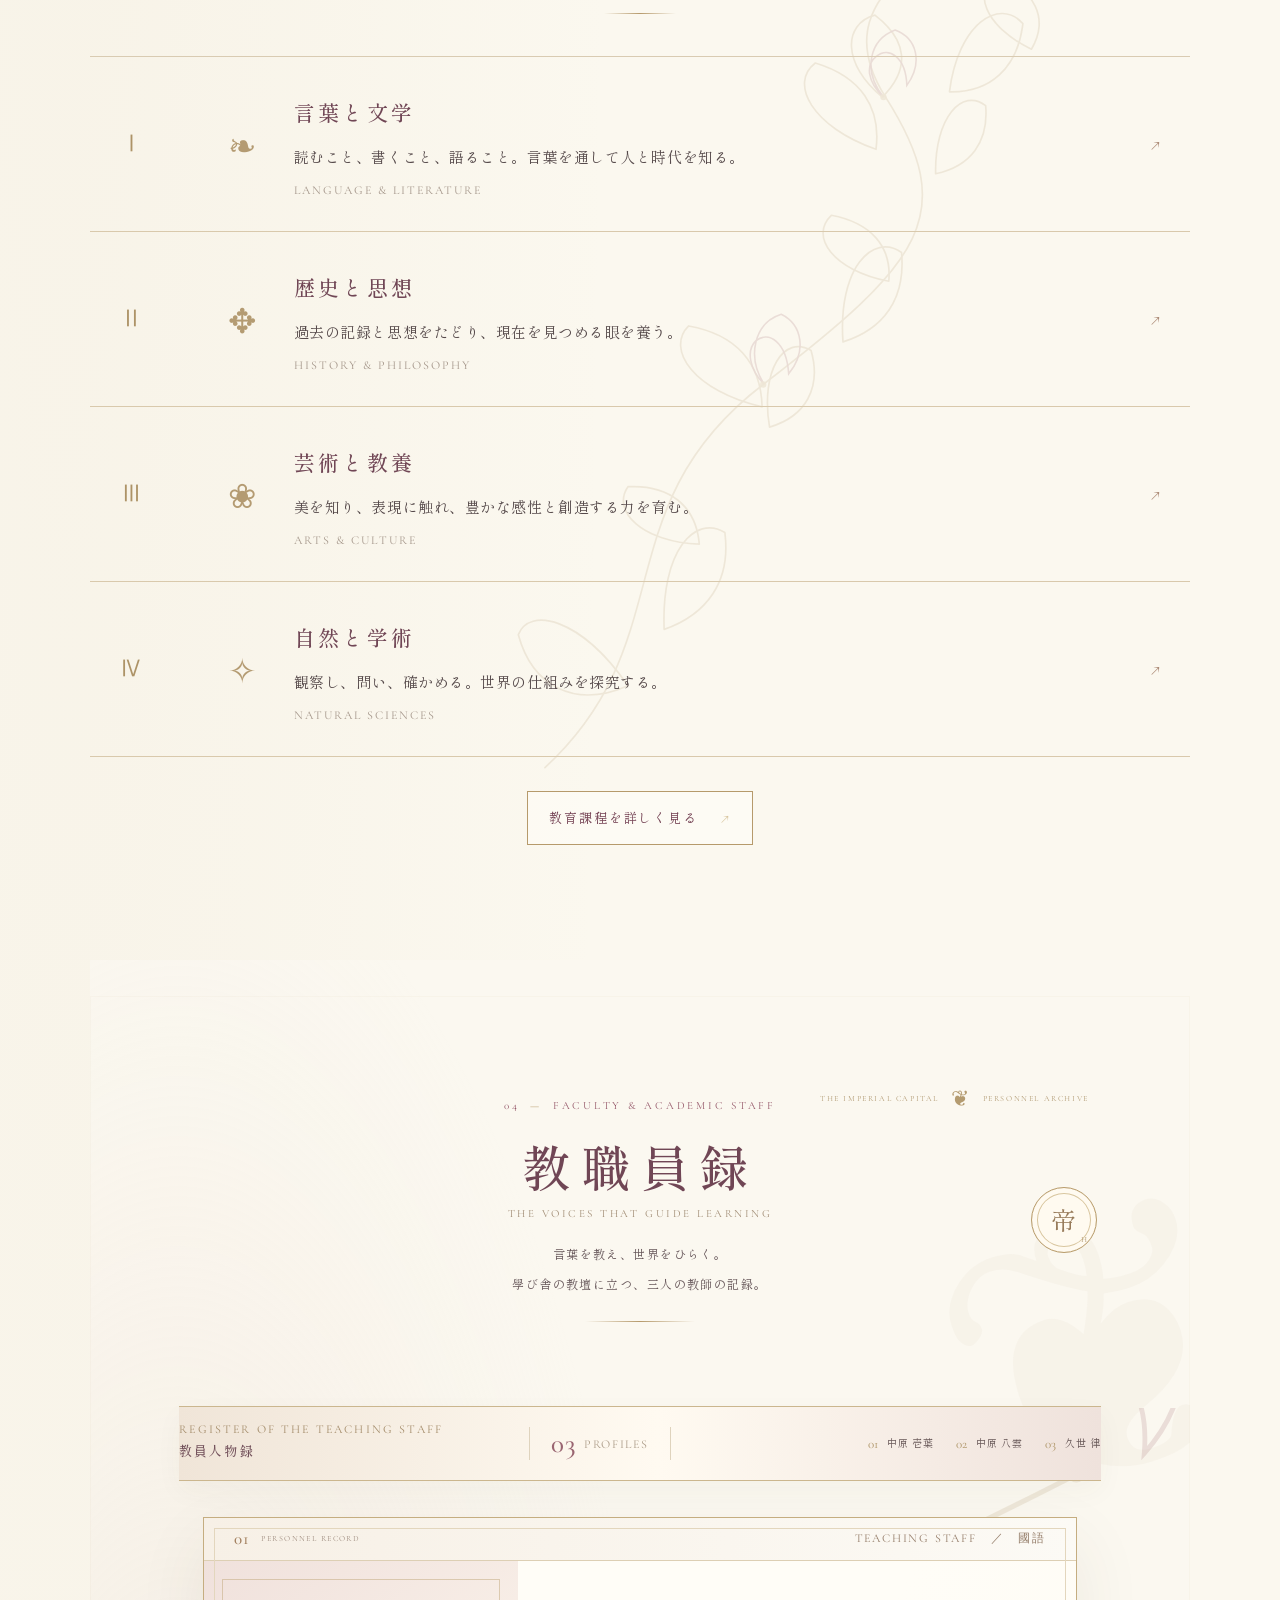
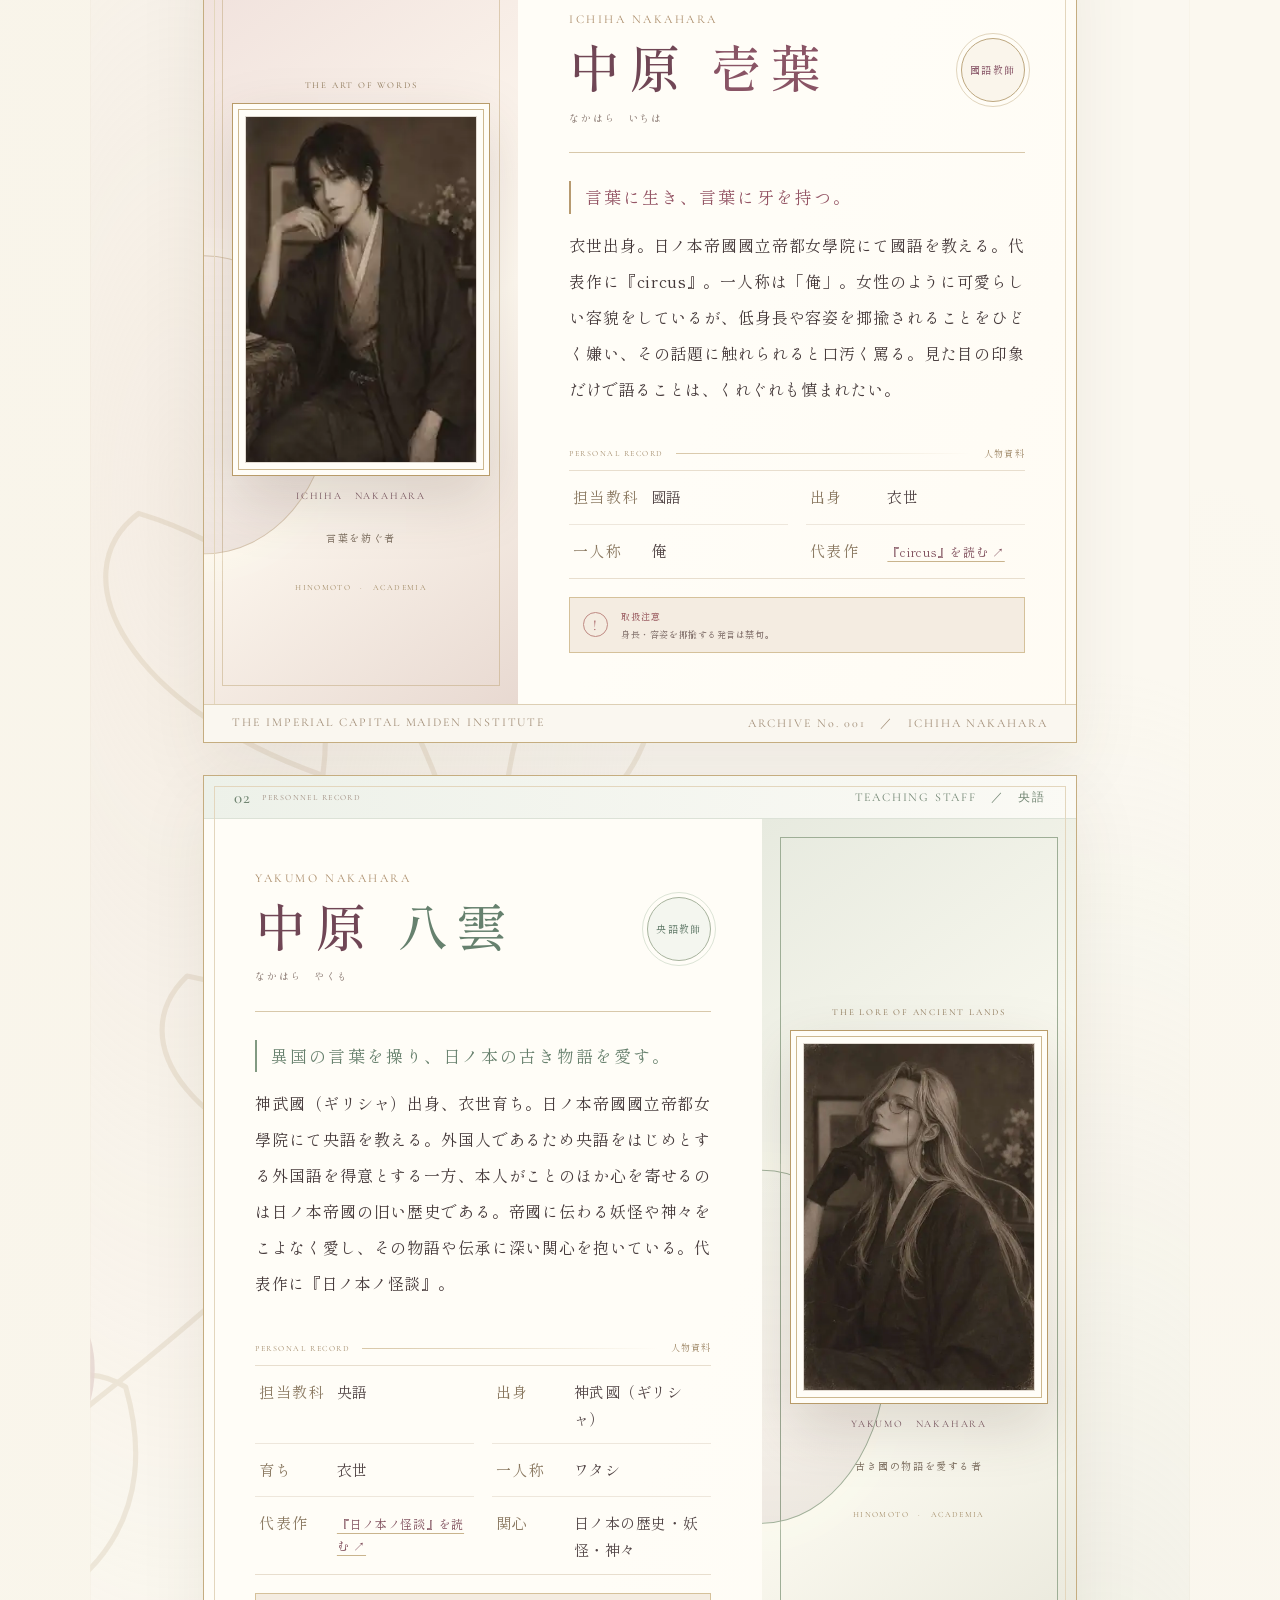
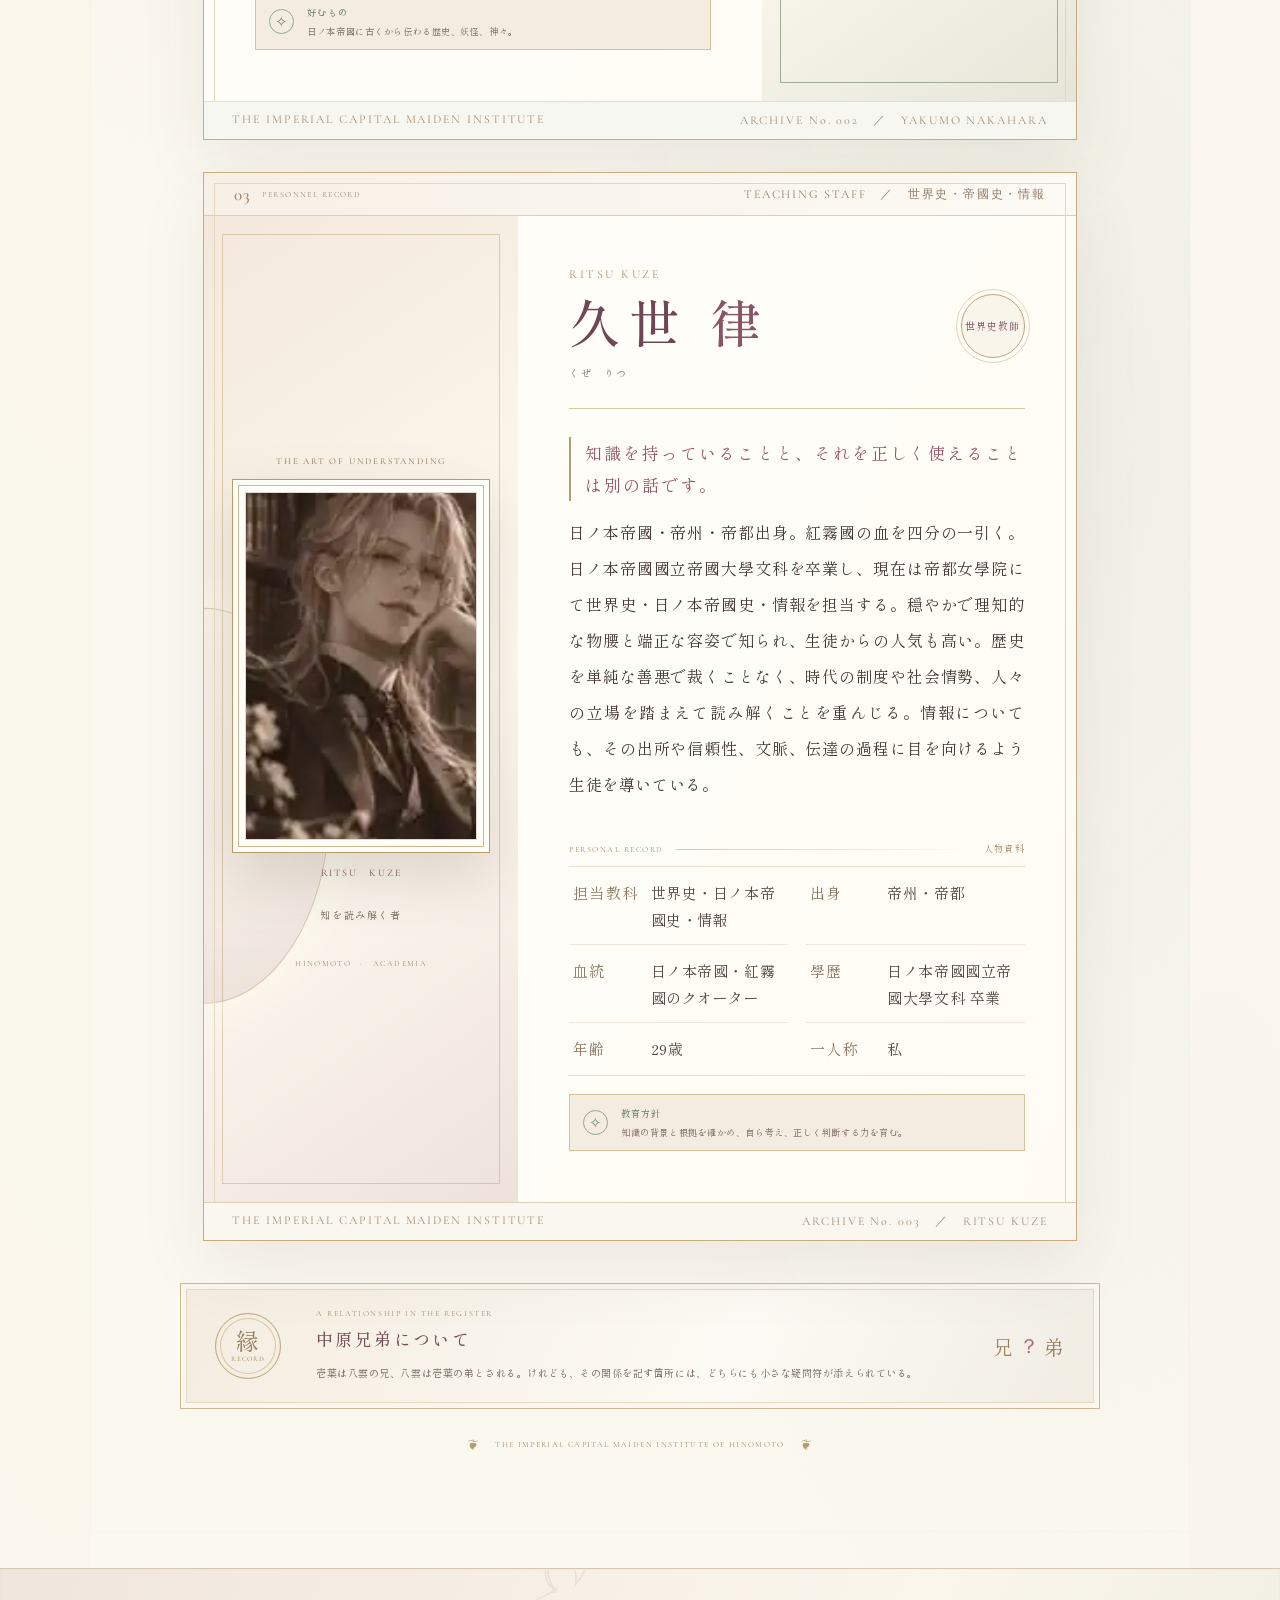
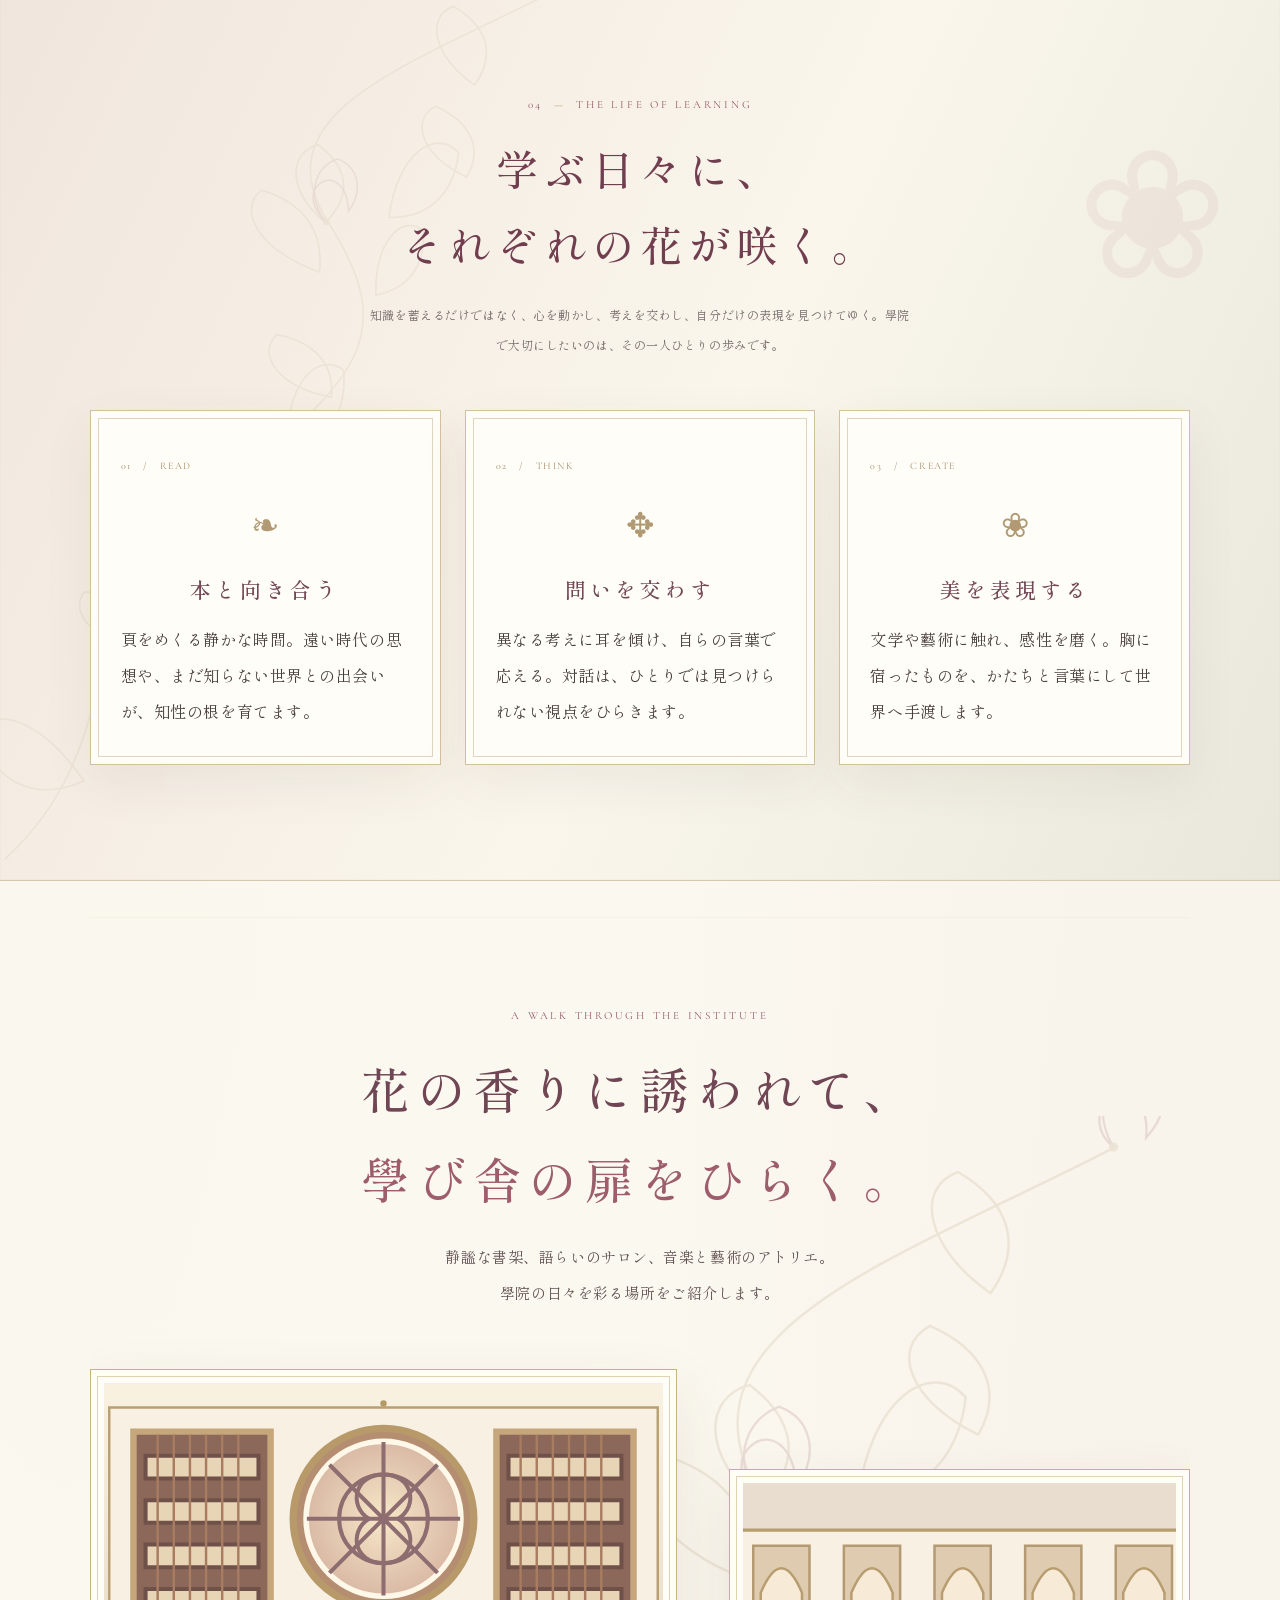
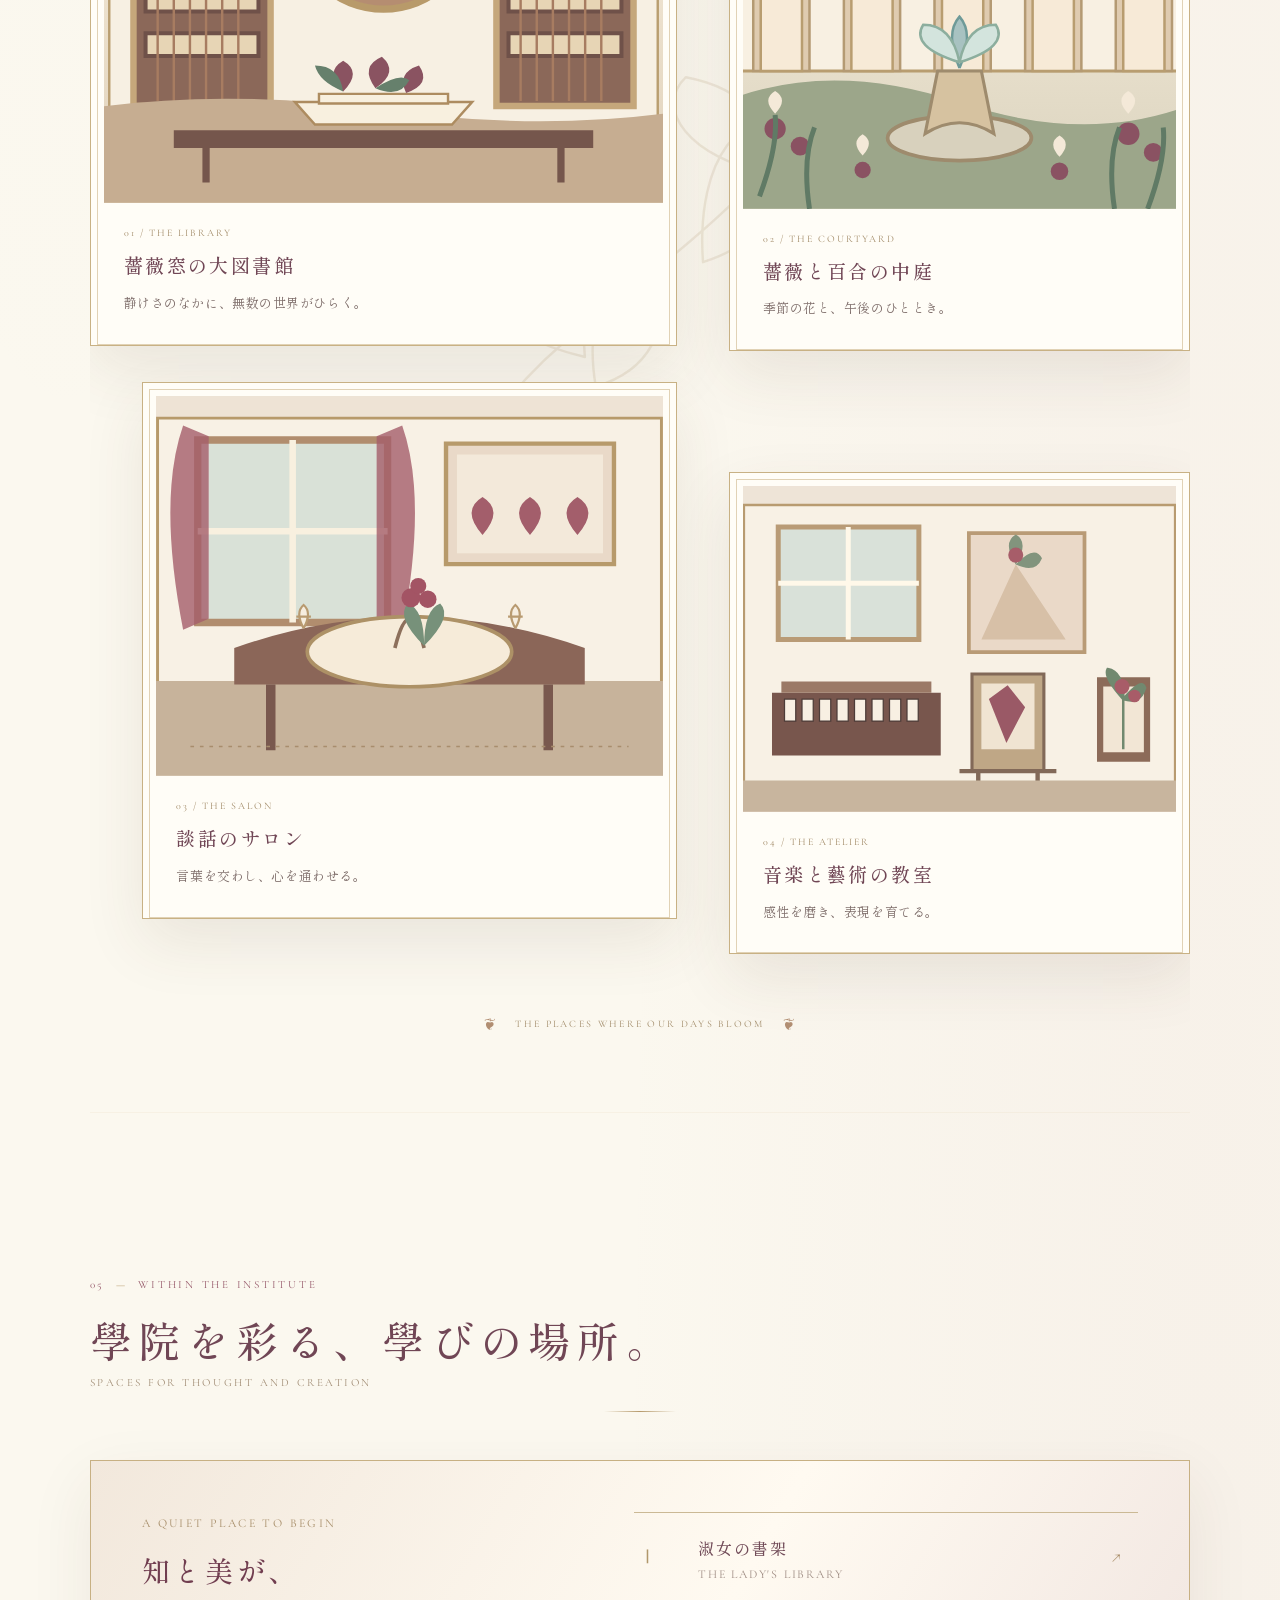
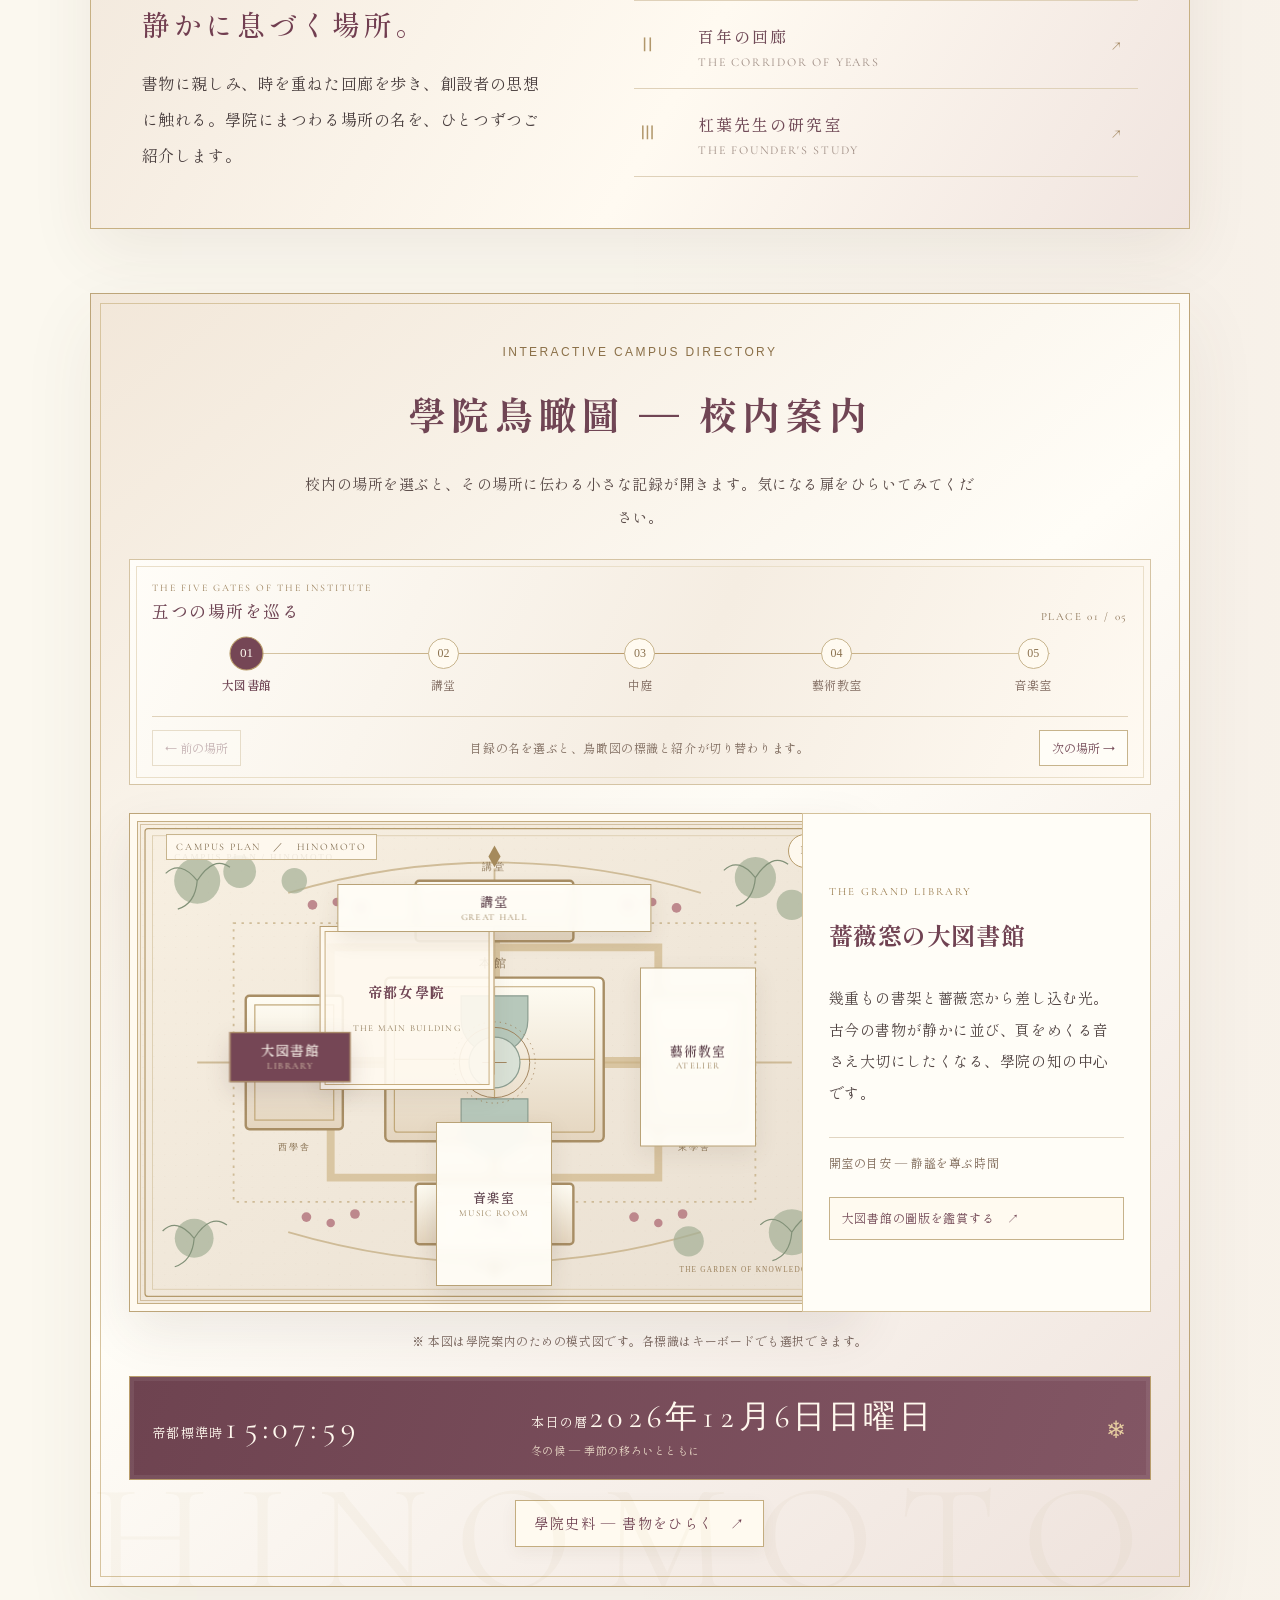
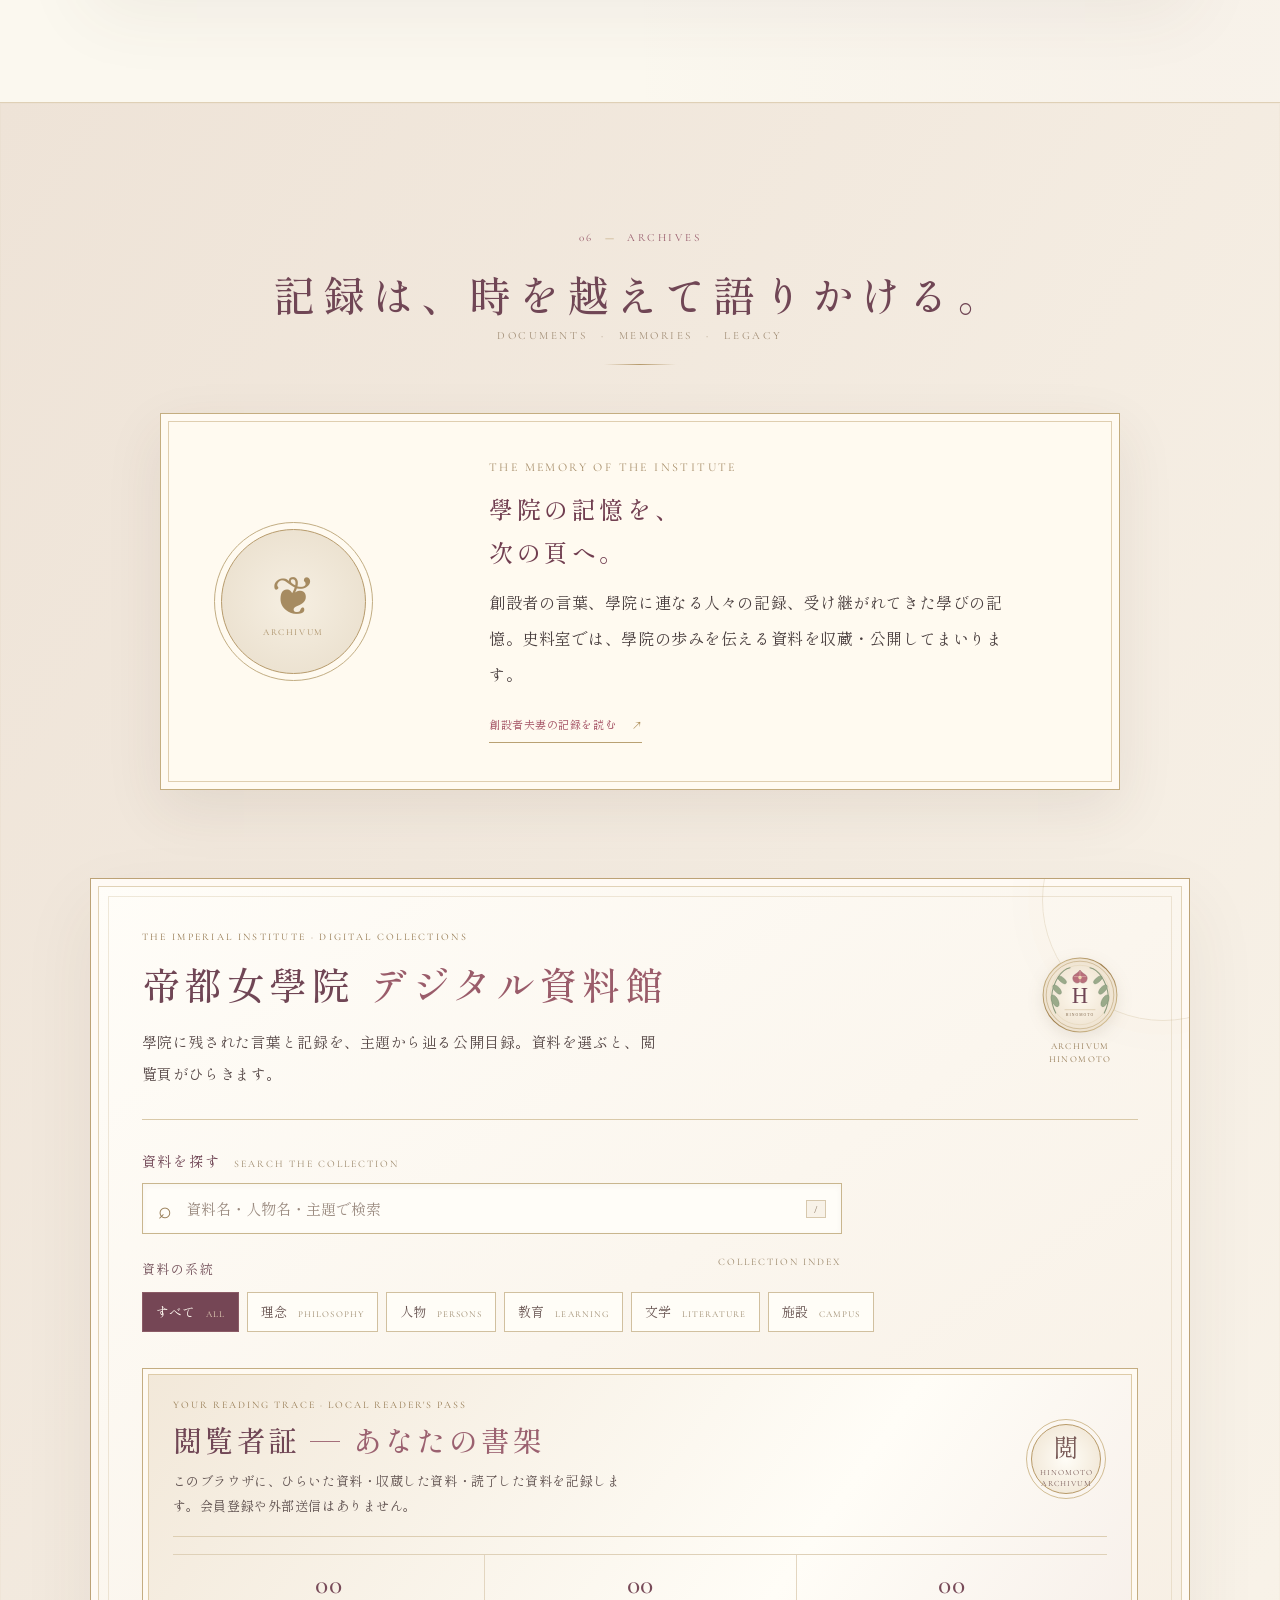
==== commit e98f250b: "Link homepage to official bulletin archive" ====
--- a/index.html
+++ b/index.html
@@ -63,6 +63,7 @@
       <a href="#archives"><span>07</span>史料室</a>
       <a href="#stories"><span>08</span>人物逸話</a>
       <a href="https://8fgb66gmt2-stack.github.io/-Ministry-of-Education-of-the-Empire-of-Hinomoto/"><span>09</span>帝國教育廳</a>
+      <a href="bulletin.html"><span>10</span>學院公報</a>
     </nav>
   </header>
 
@@ -619,6 +620,7 @@
       </div>
       <div class="notice-row"><span class="notice-category">學院案内</span><span>日ノ本帝國國立帝都女學院 公式ウェブサイトを開設いたしました。</span><span class="notice-date">公式案内</span></div>
       <p class="notice-foot">公表資料は、學院からのお知らせにあわせて掲載いたします。</p>
+      <a class="button button-outline" href="bulletin.html" style="margin-top:18px">學院公報・公開資料目録をひらく <span aria-hidden="true">↗</span></a>
     </section>
   </main>
 
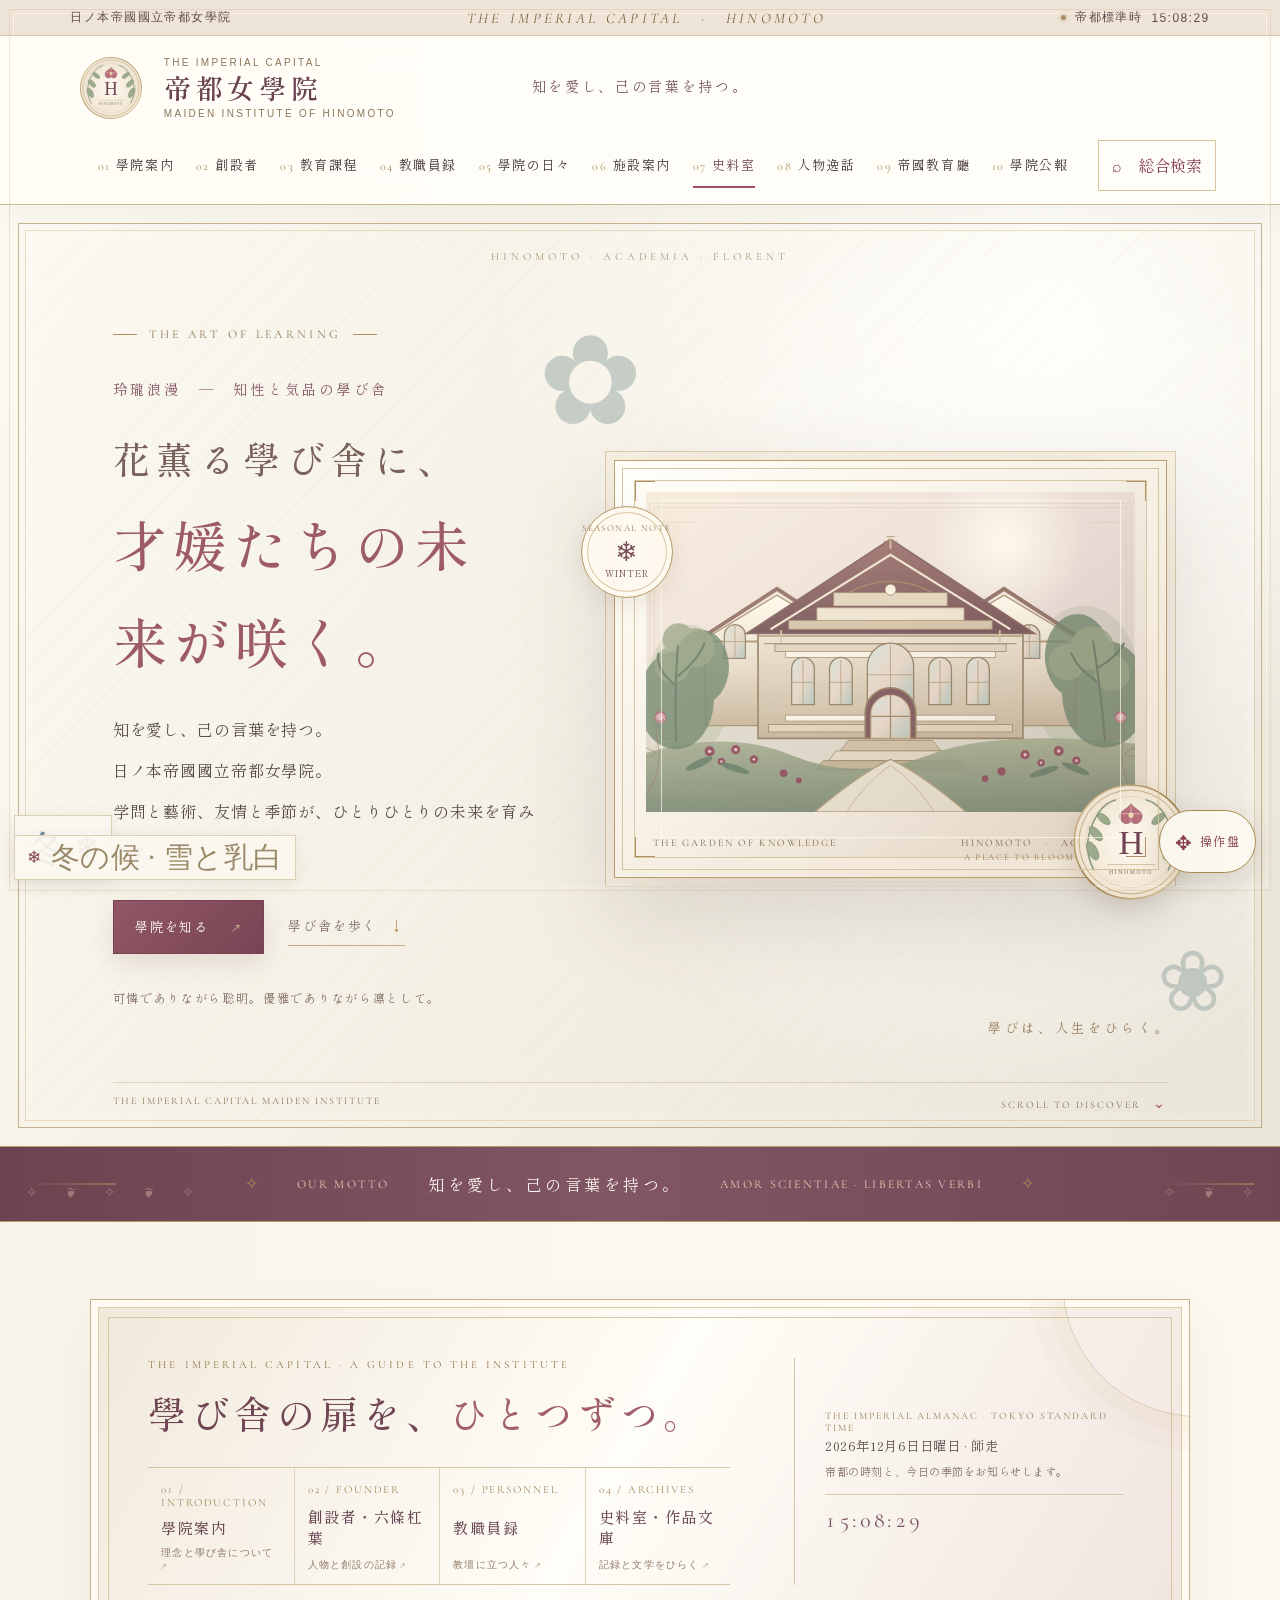
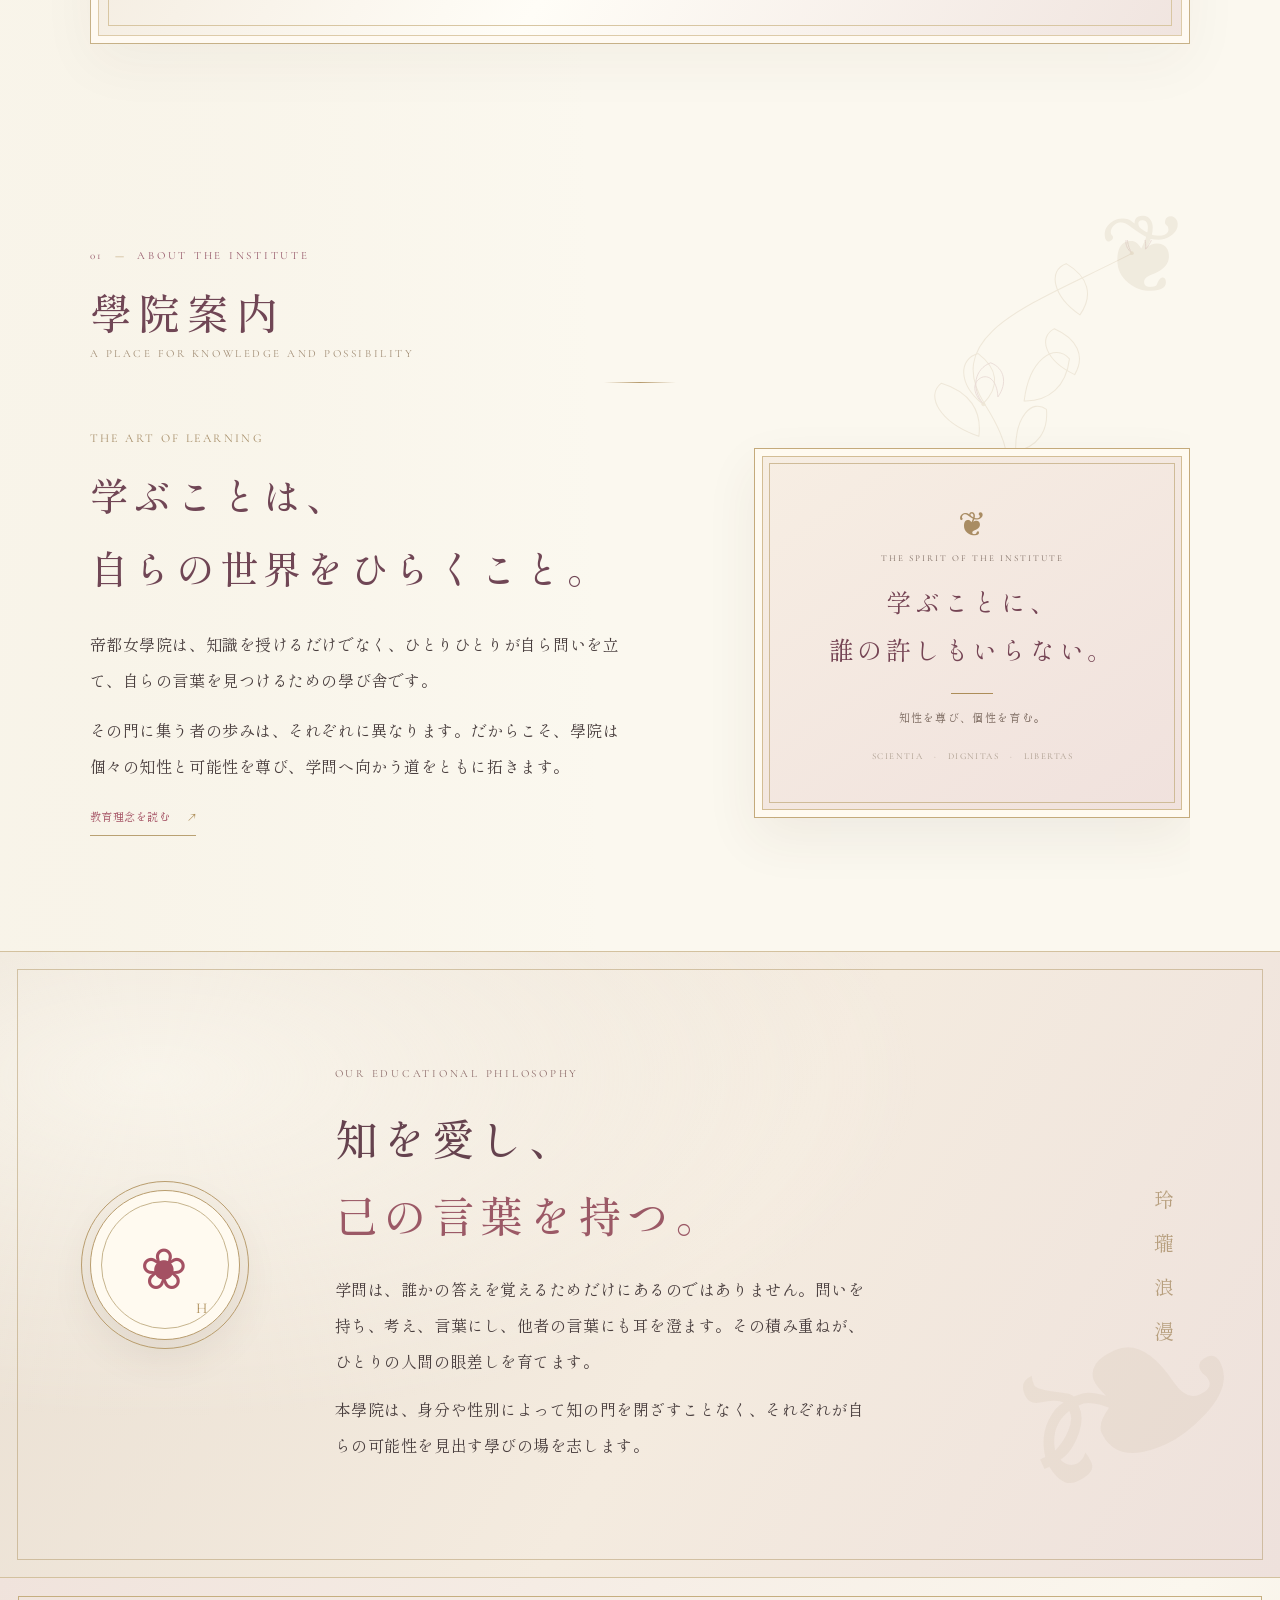
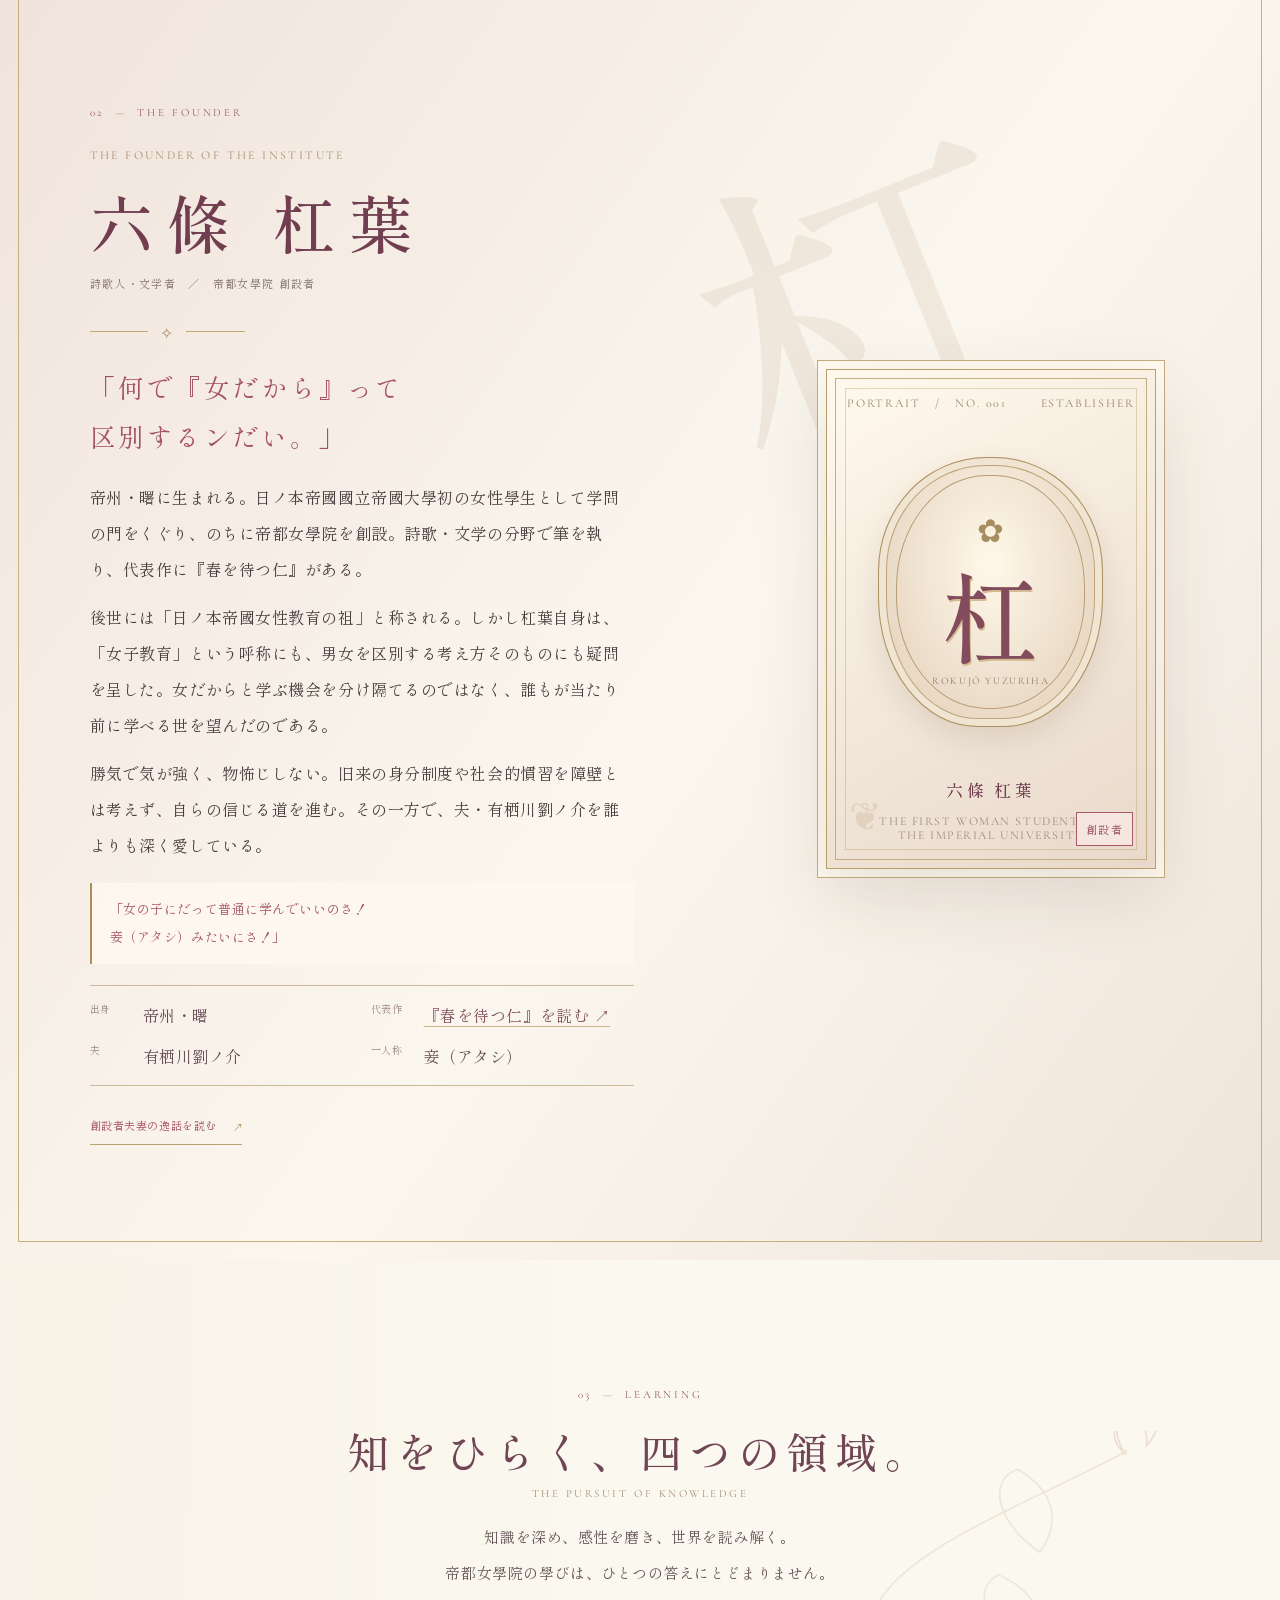
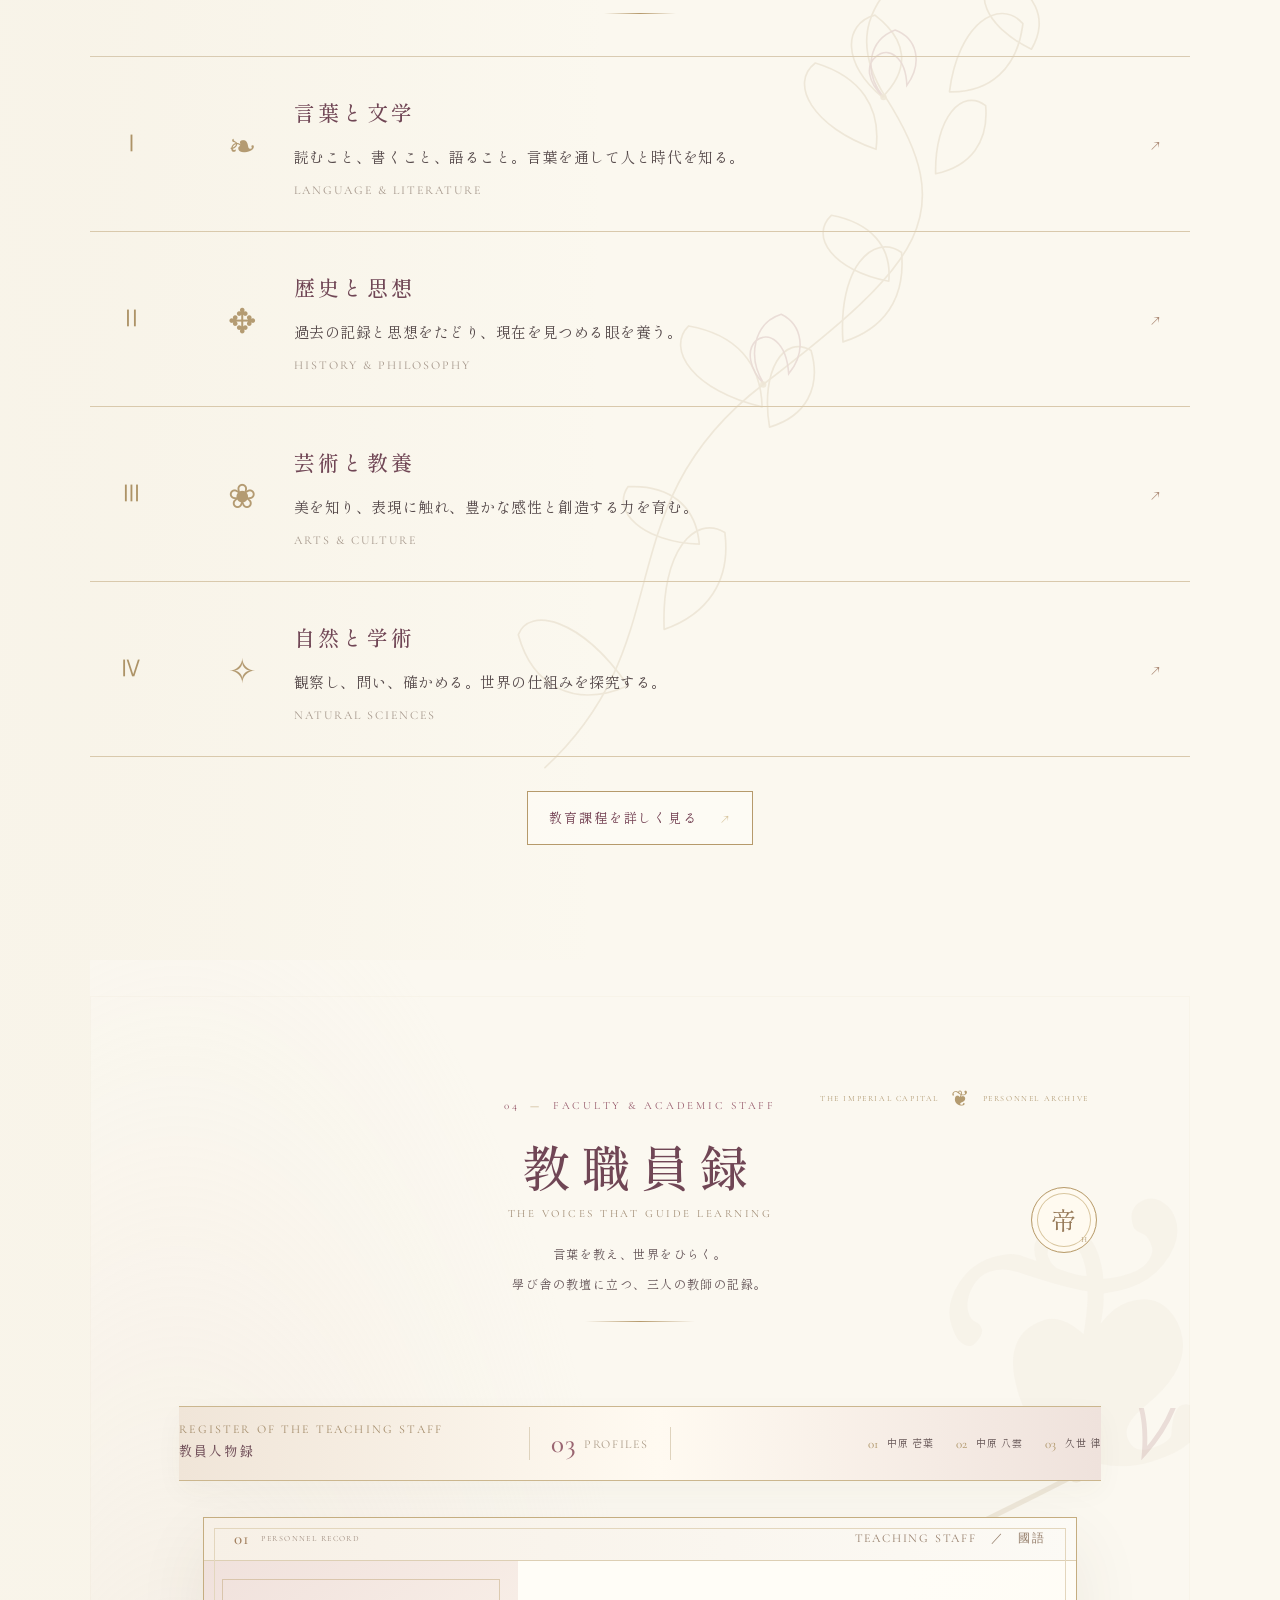
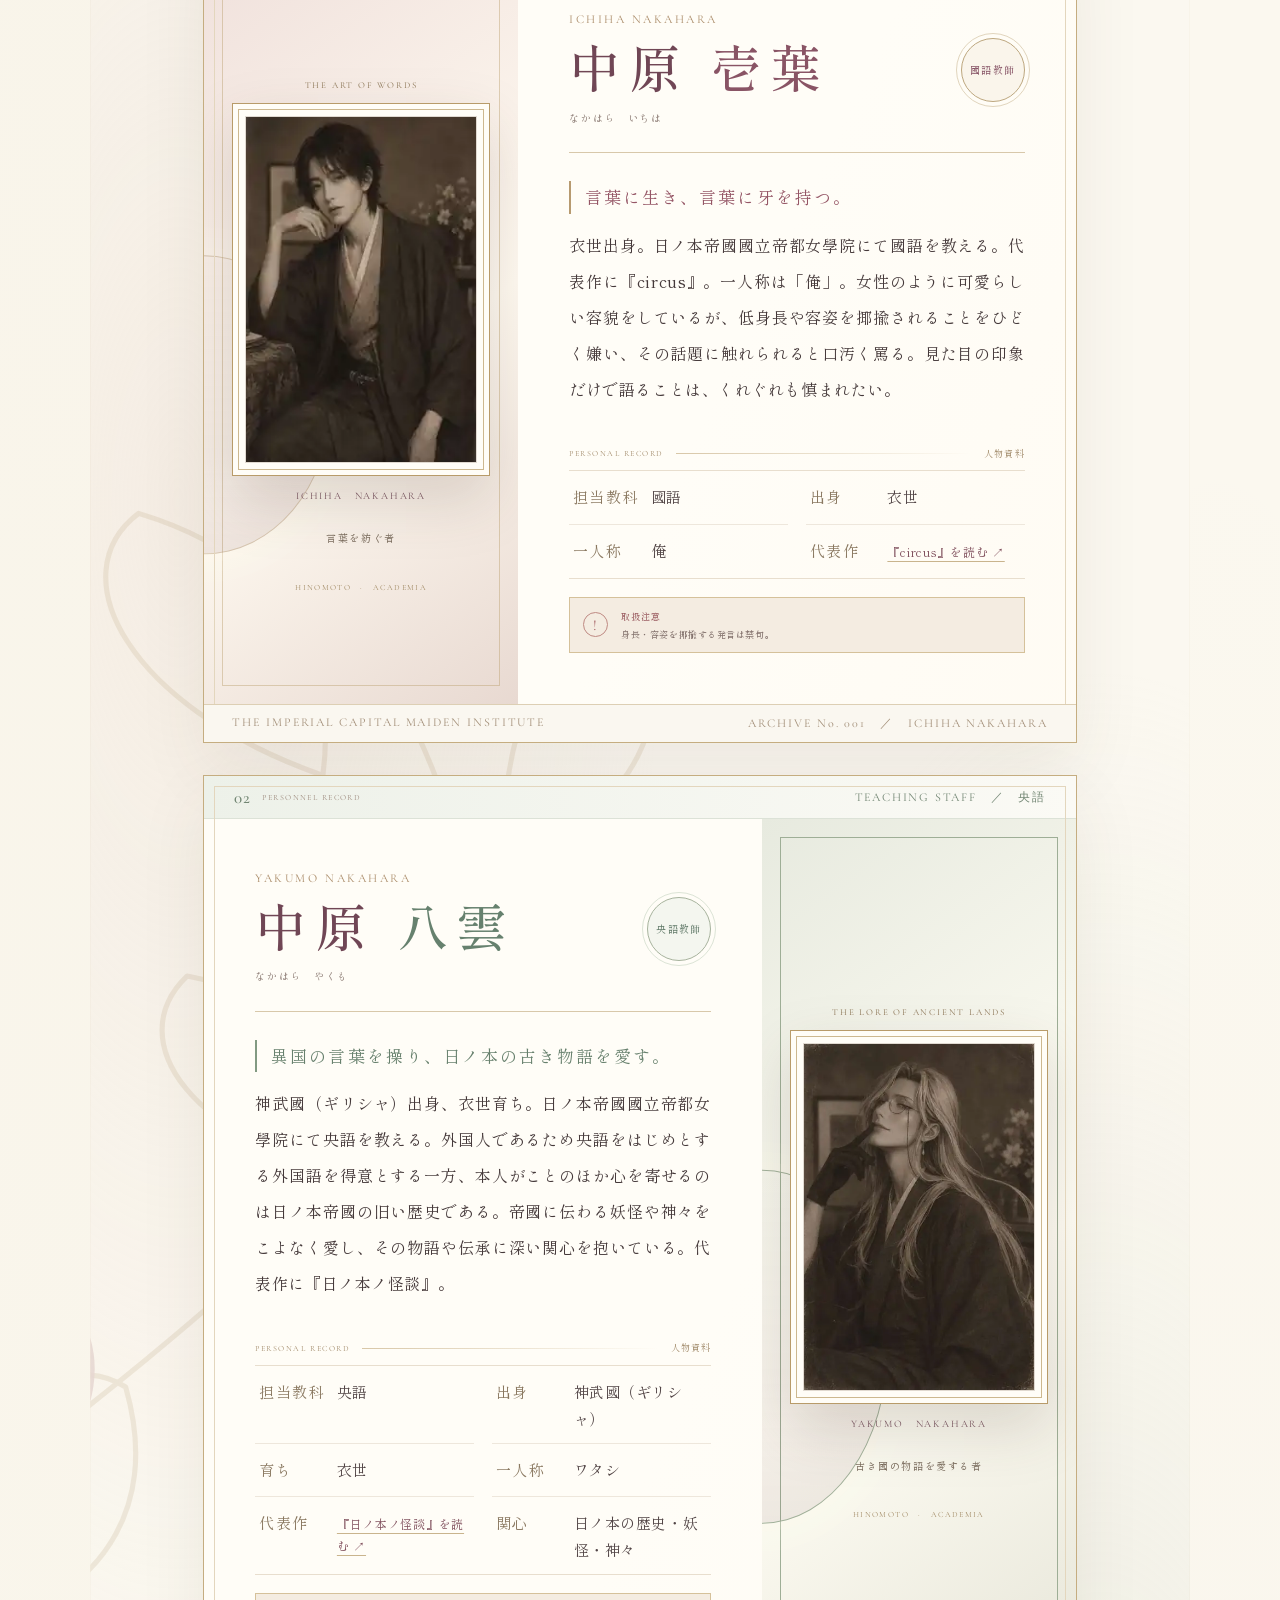
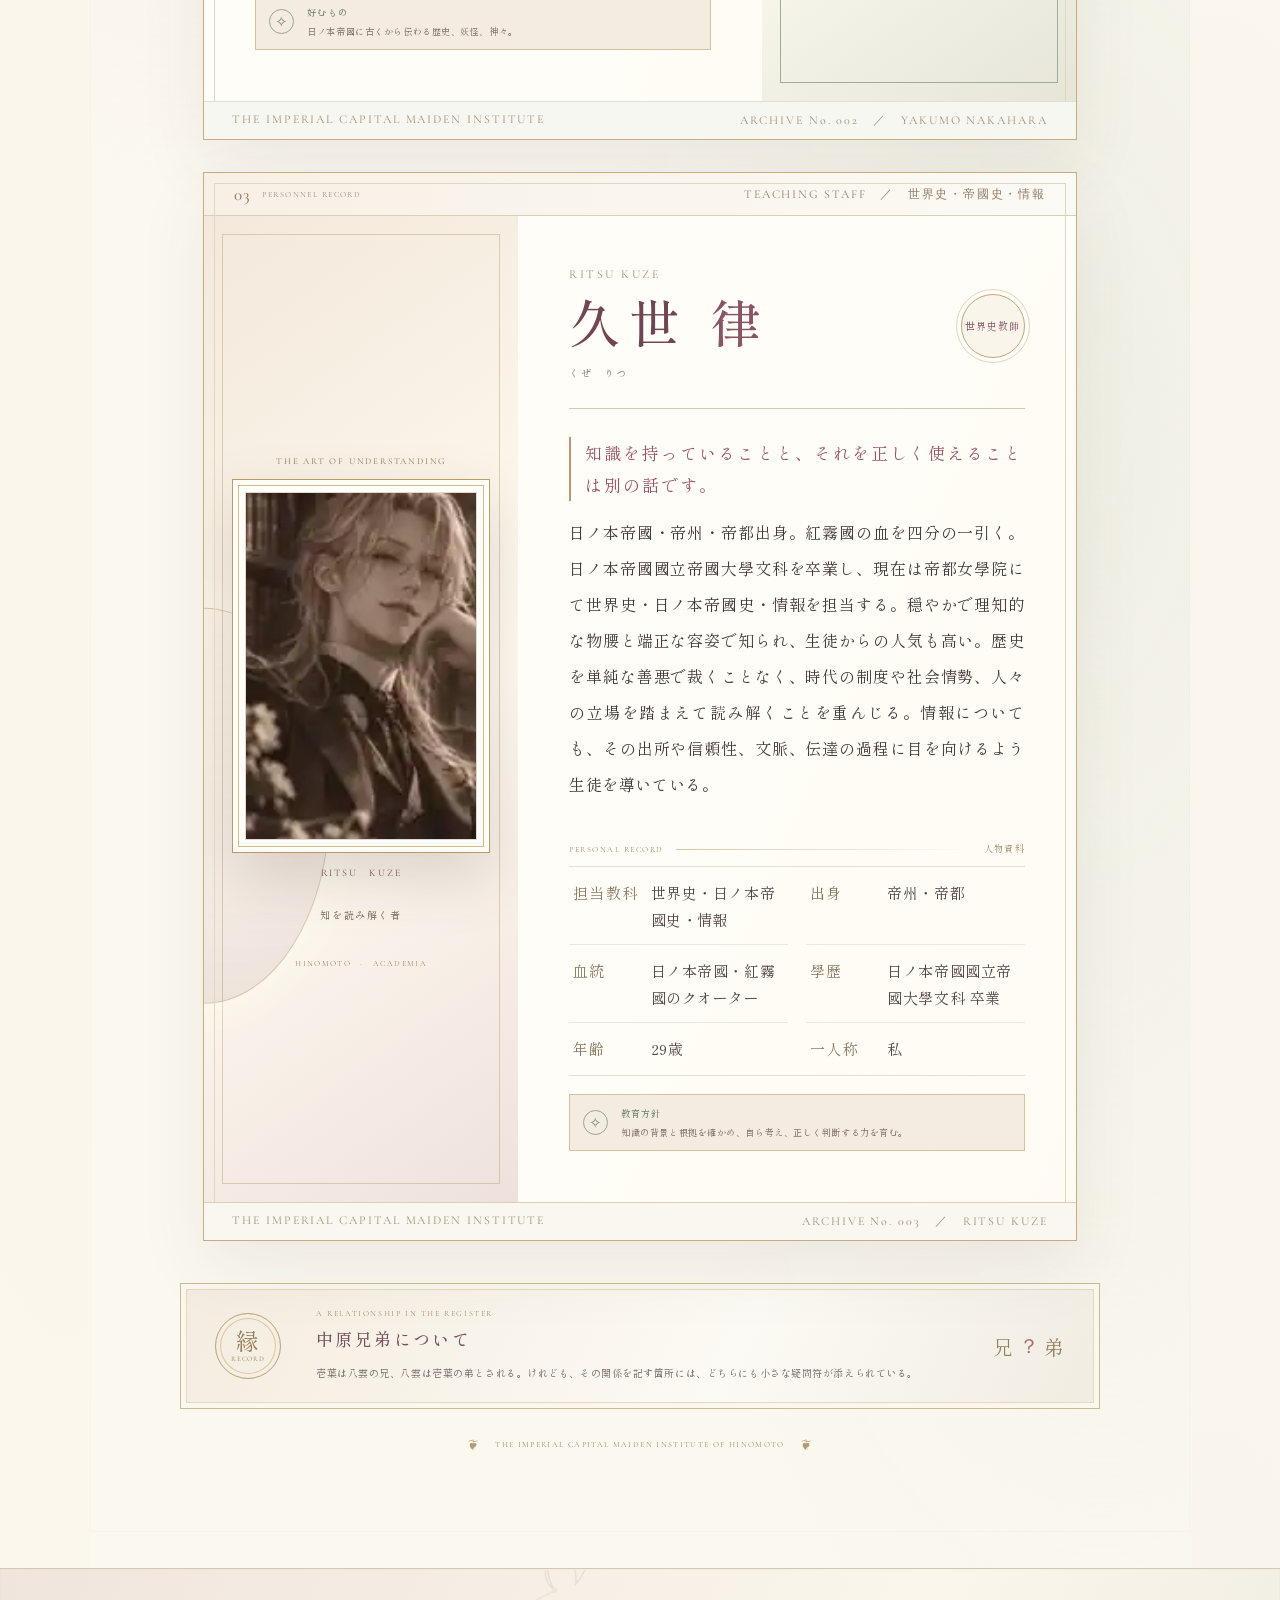
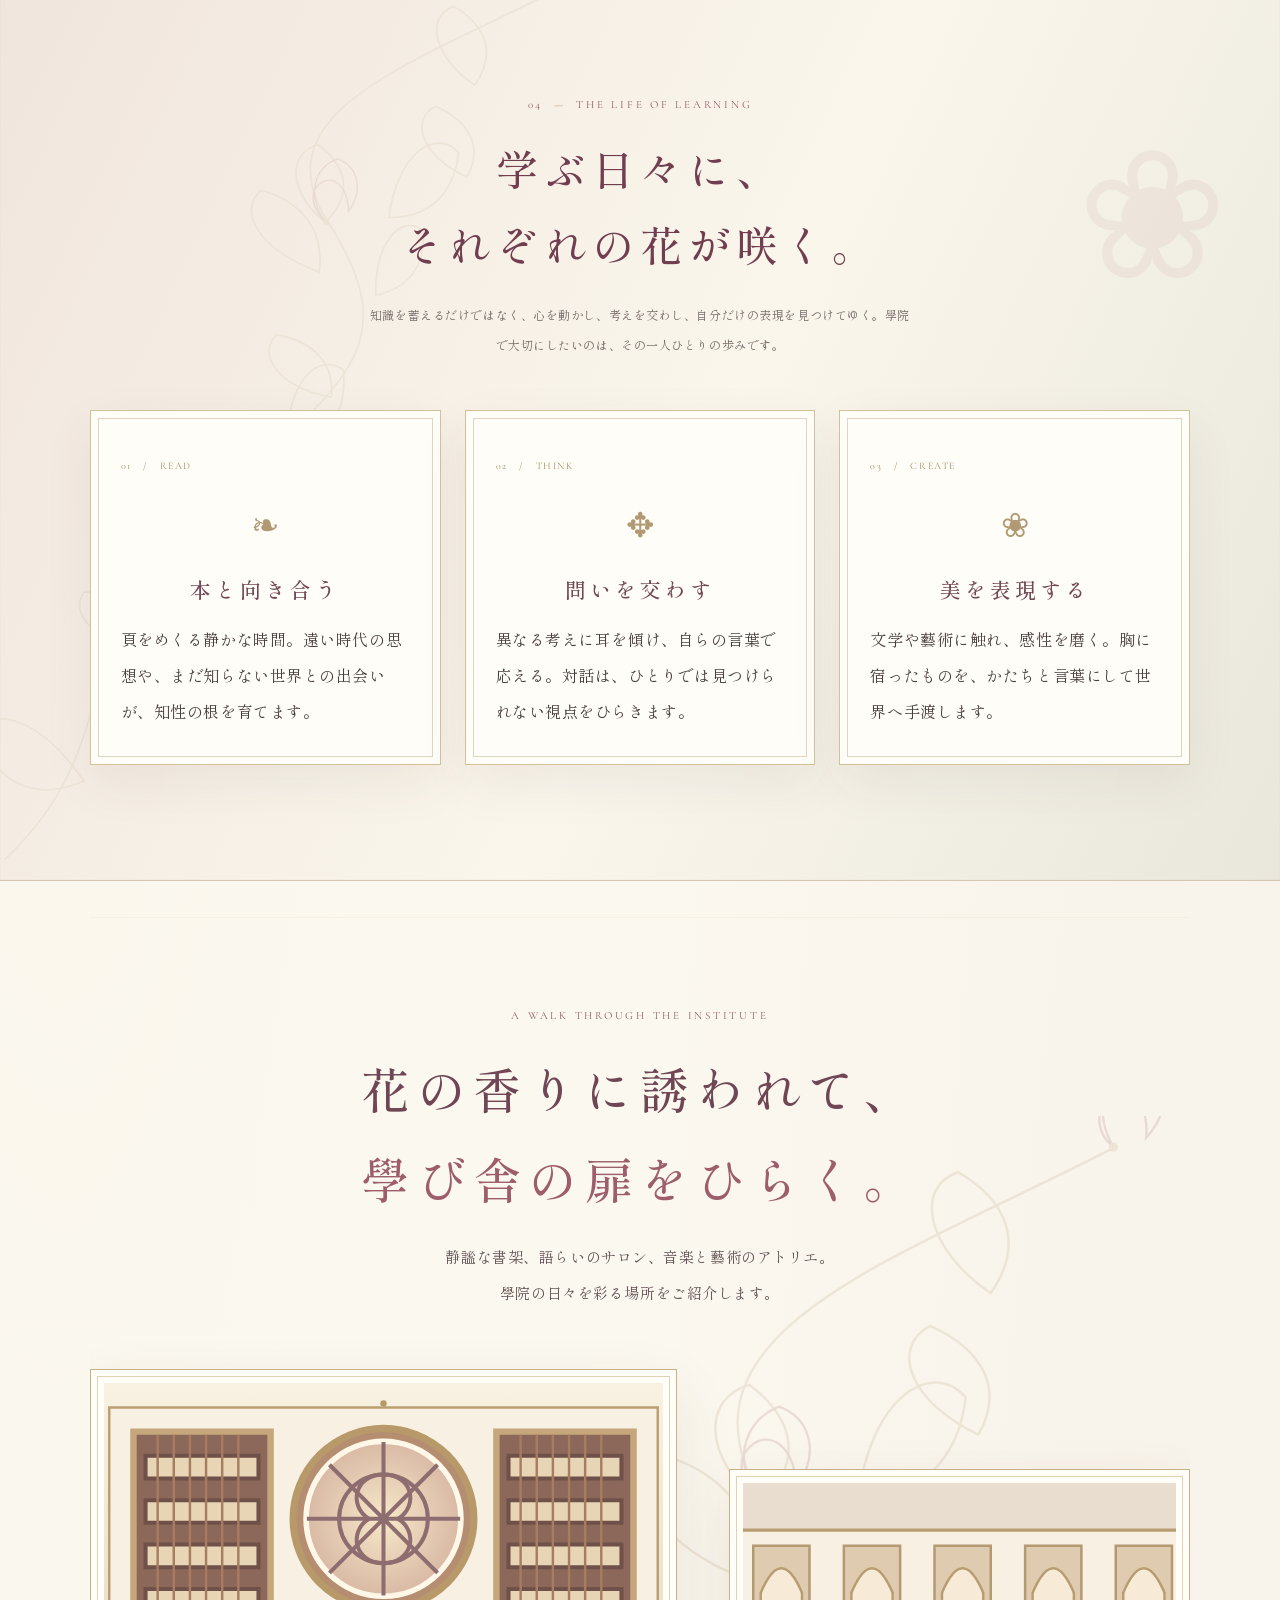
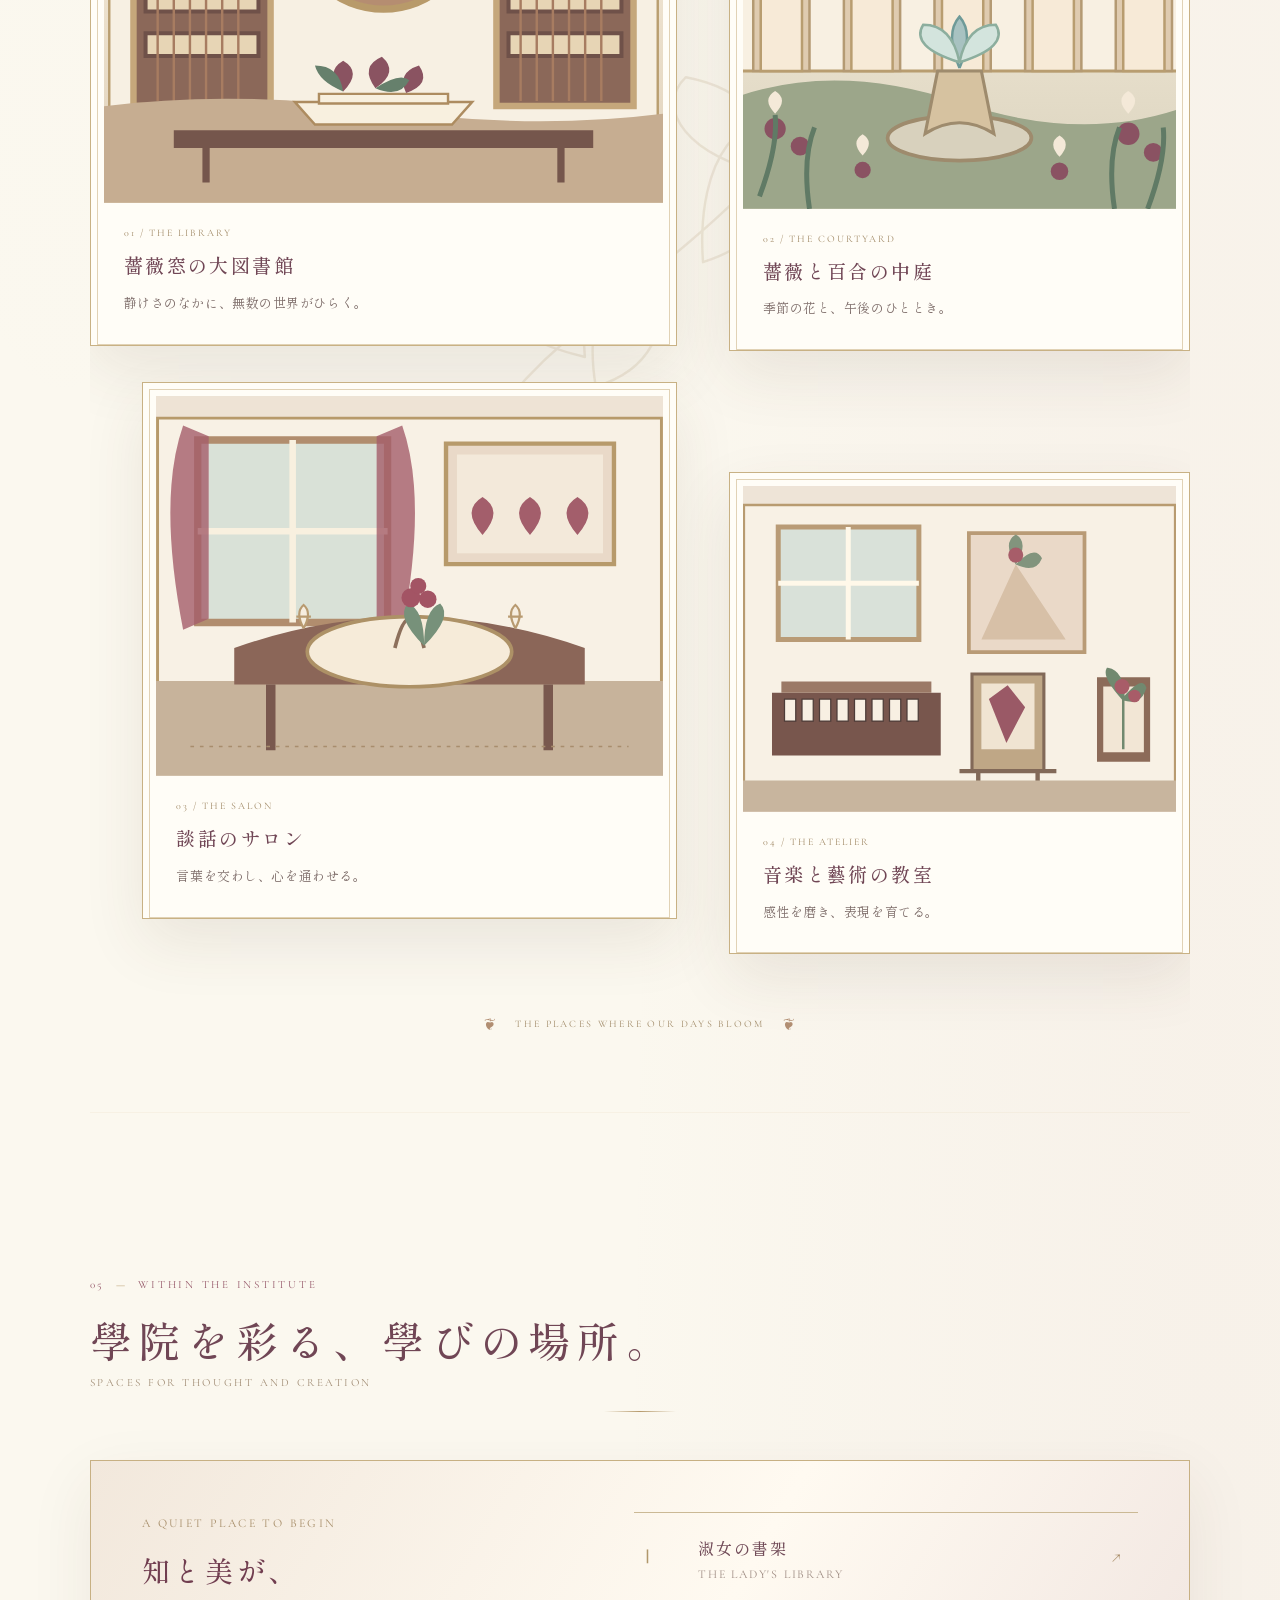
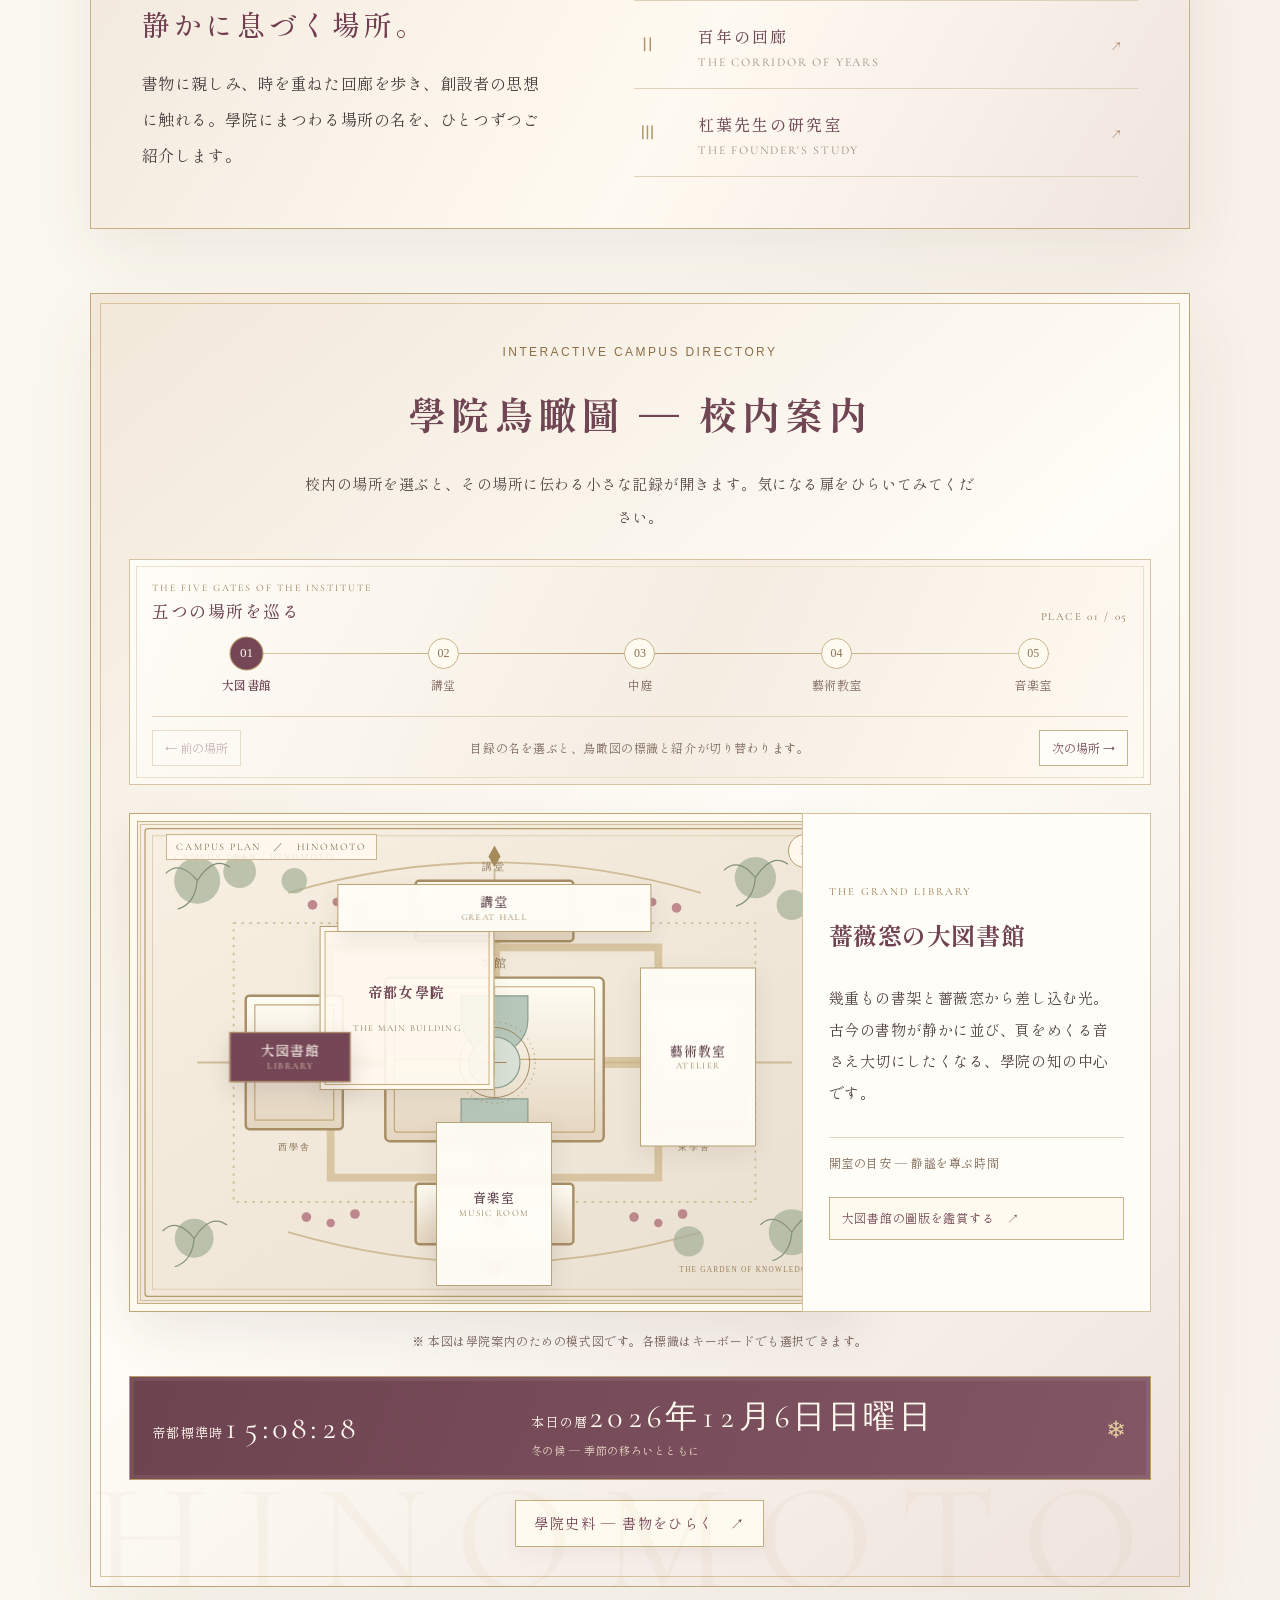
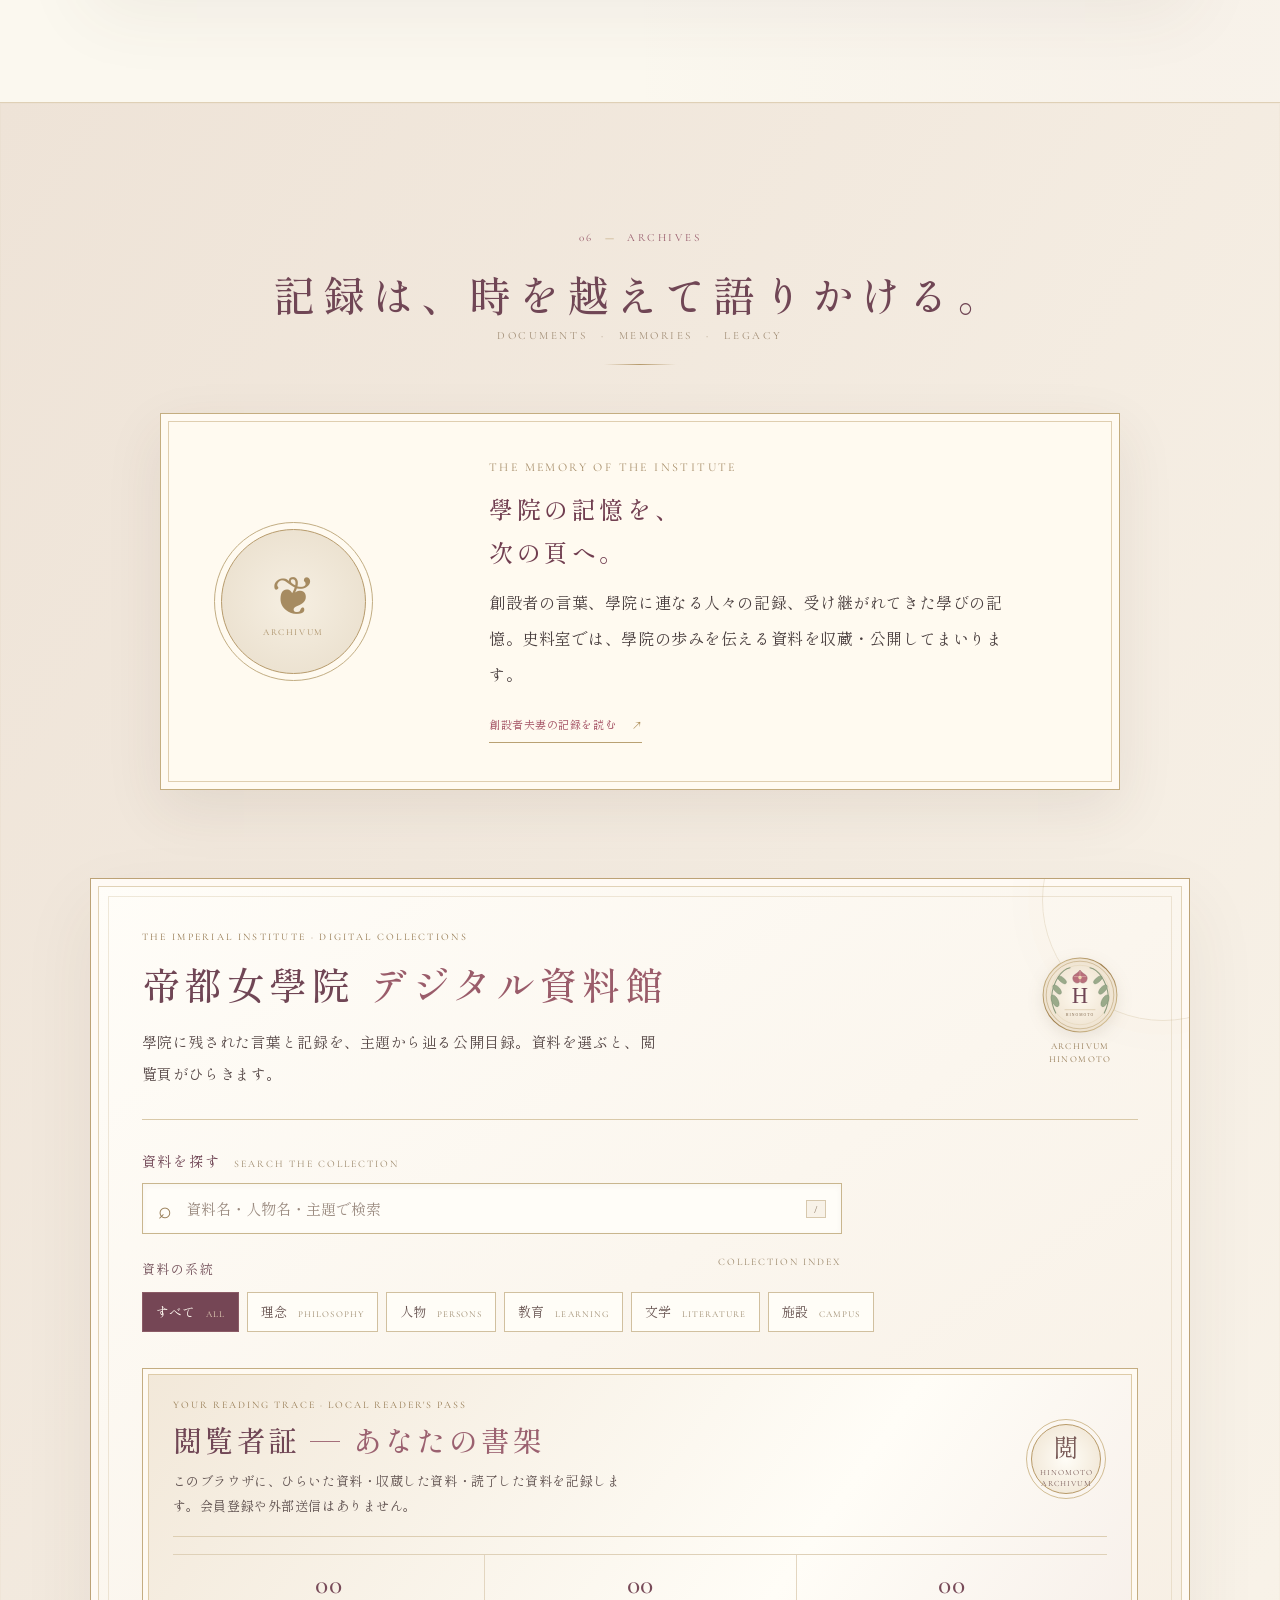
==== commit a50b055f: "Remove inline styling from bulletin link" ====
--- a/index.html
+++ b/index.html
@@ -620,7 +620,7 @@
       </div>
       <div class="notice-row"><span class="notice-category">學院案内</span><span>日ノ本帝國國立帝都女學院 公式ウェブサイトを開設いたしました。</span><span class="notice-date">公式案内</span></div>
       <p class="notice-foot">公表資料は、學院からのお知らせにあわせて掲載いたします。</p>
-      <a class="button button-outline" href="bulletin.html" style="margin-top:18px">學院公報・公開資料目録をひらく <span aria-hidden="true">↗</span></a>
+      <a class="button button-outline" href="bulletin.html">學院公報・公開資料目録をひらく <span aria-hidden="true">↗</span></a>
     </section>
   </main>
 
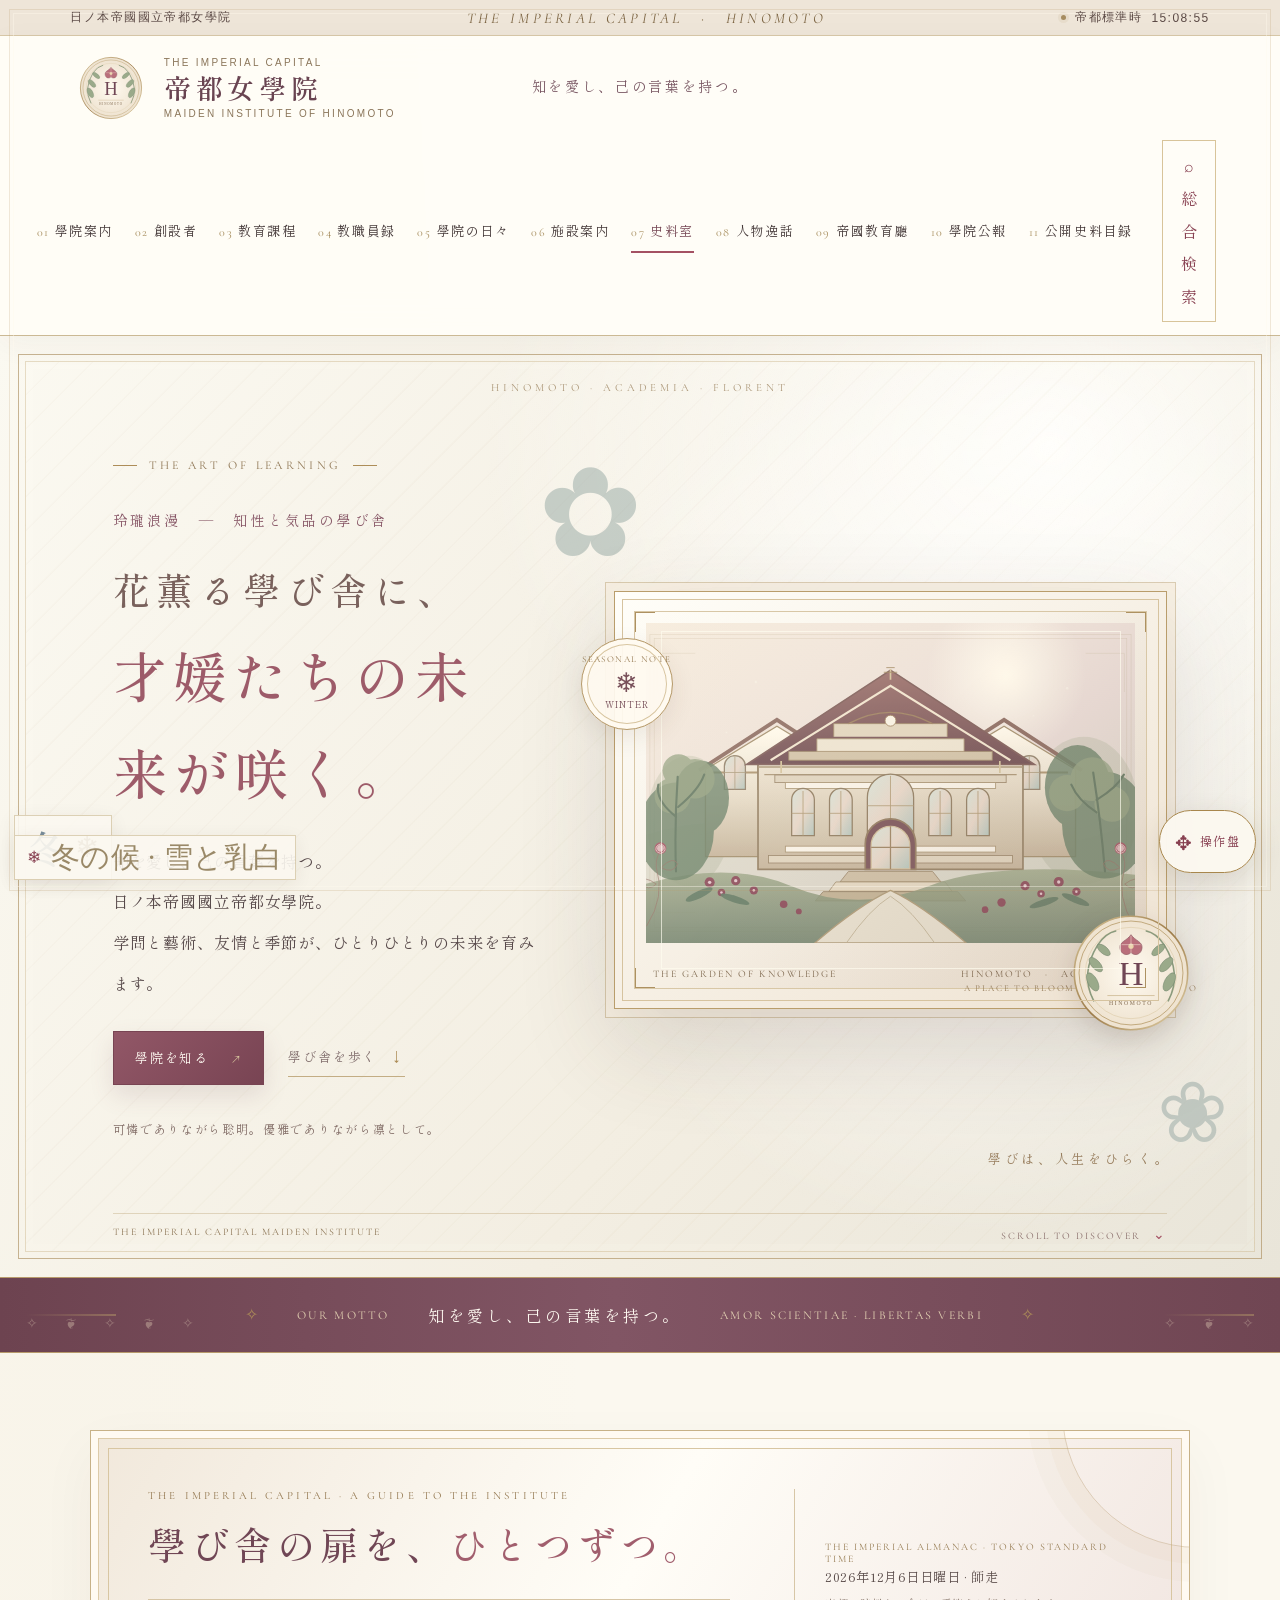
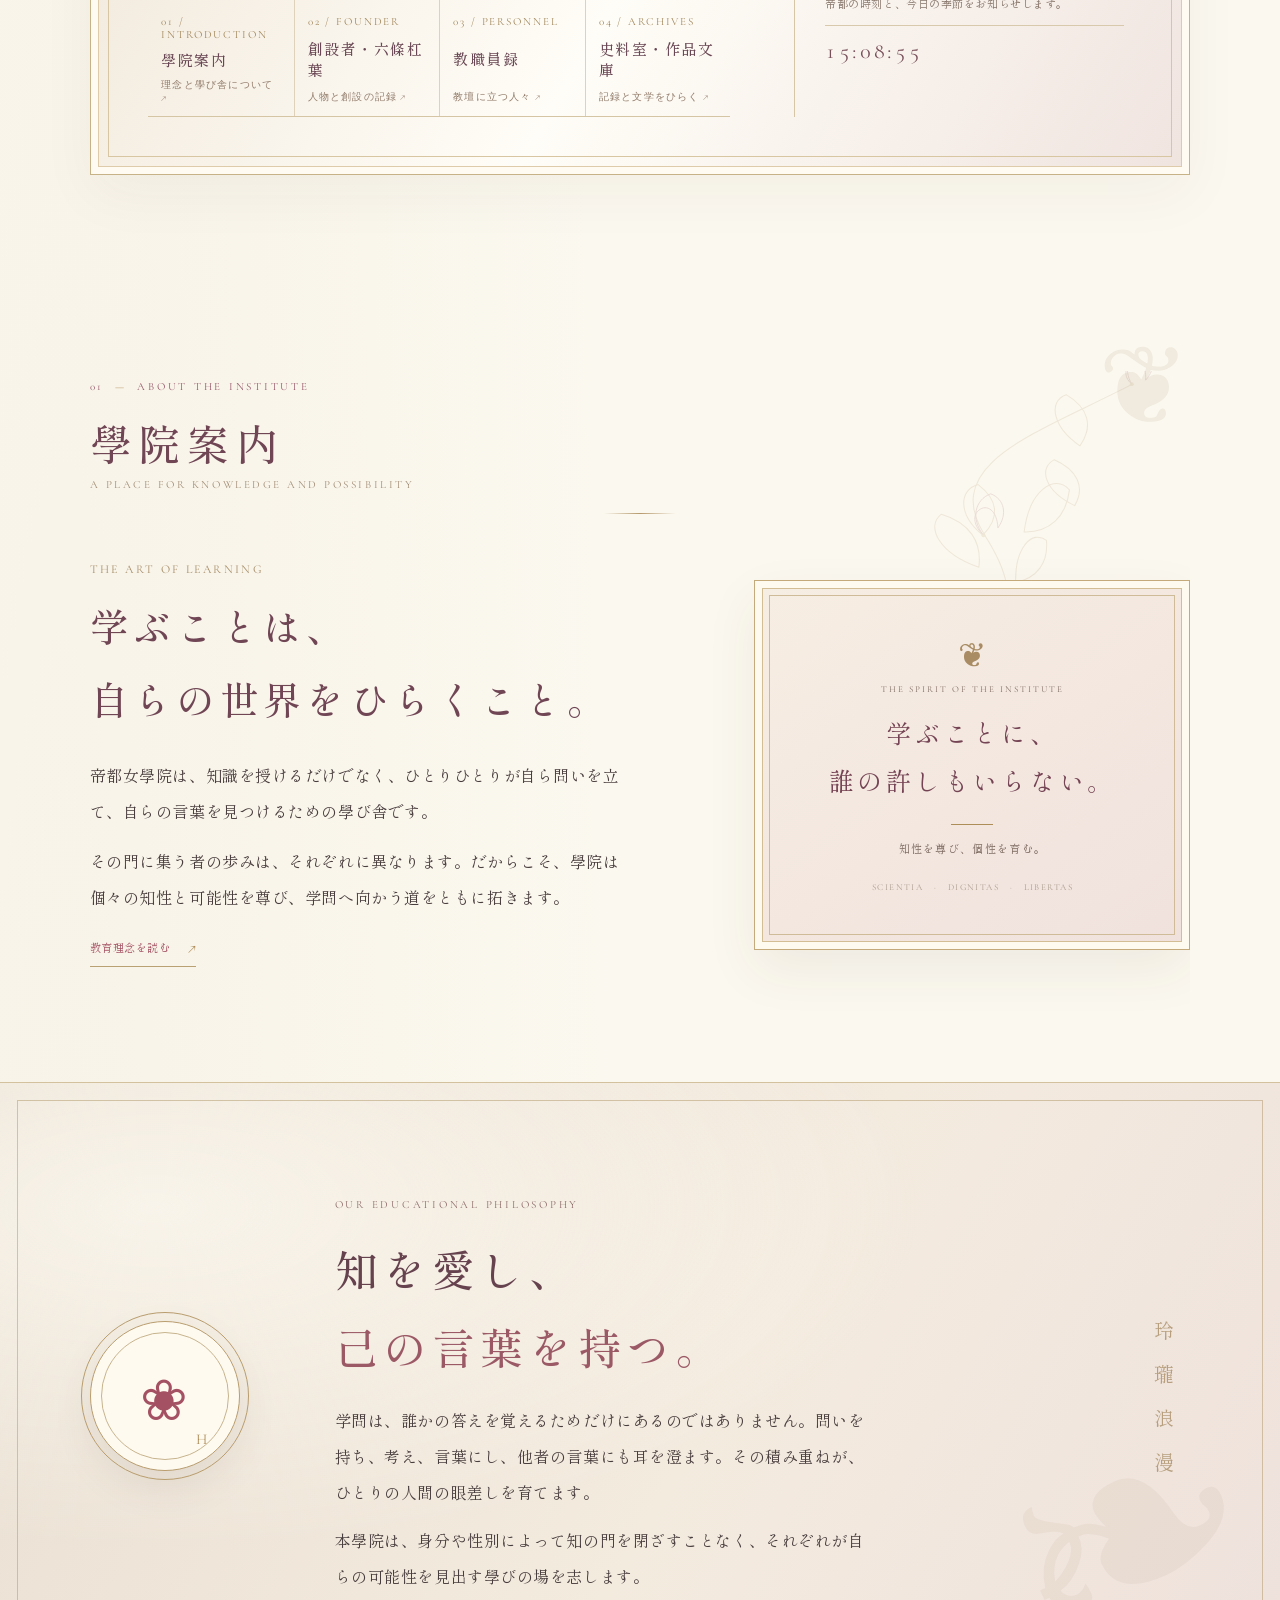
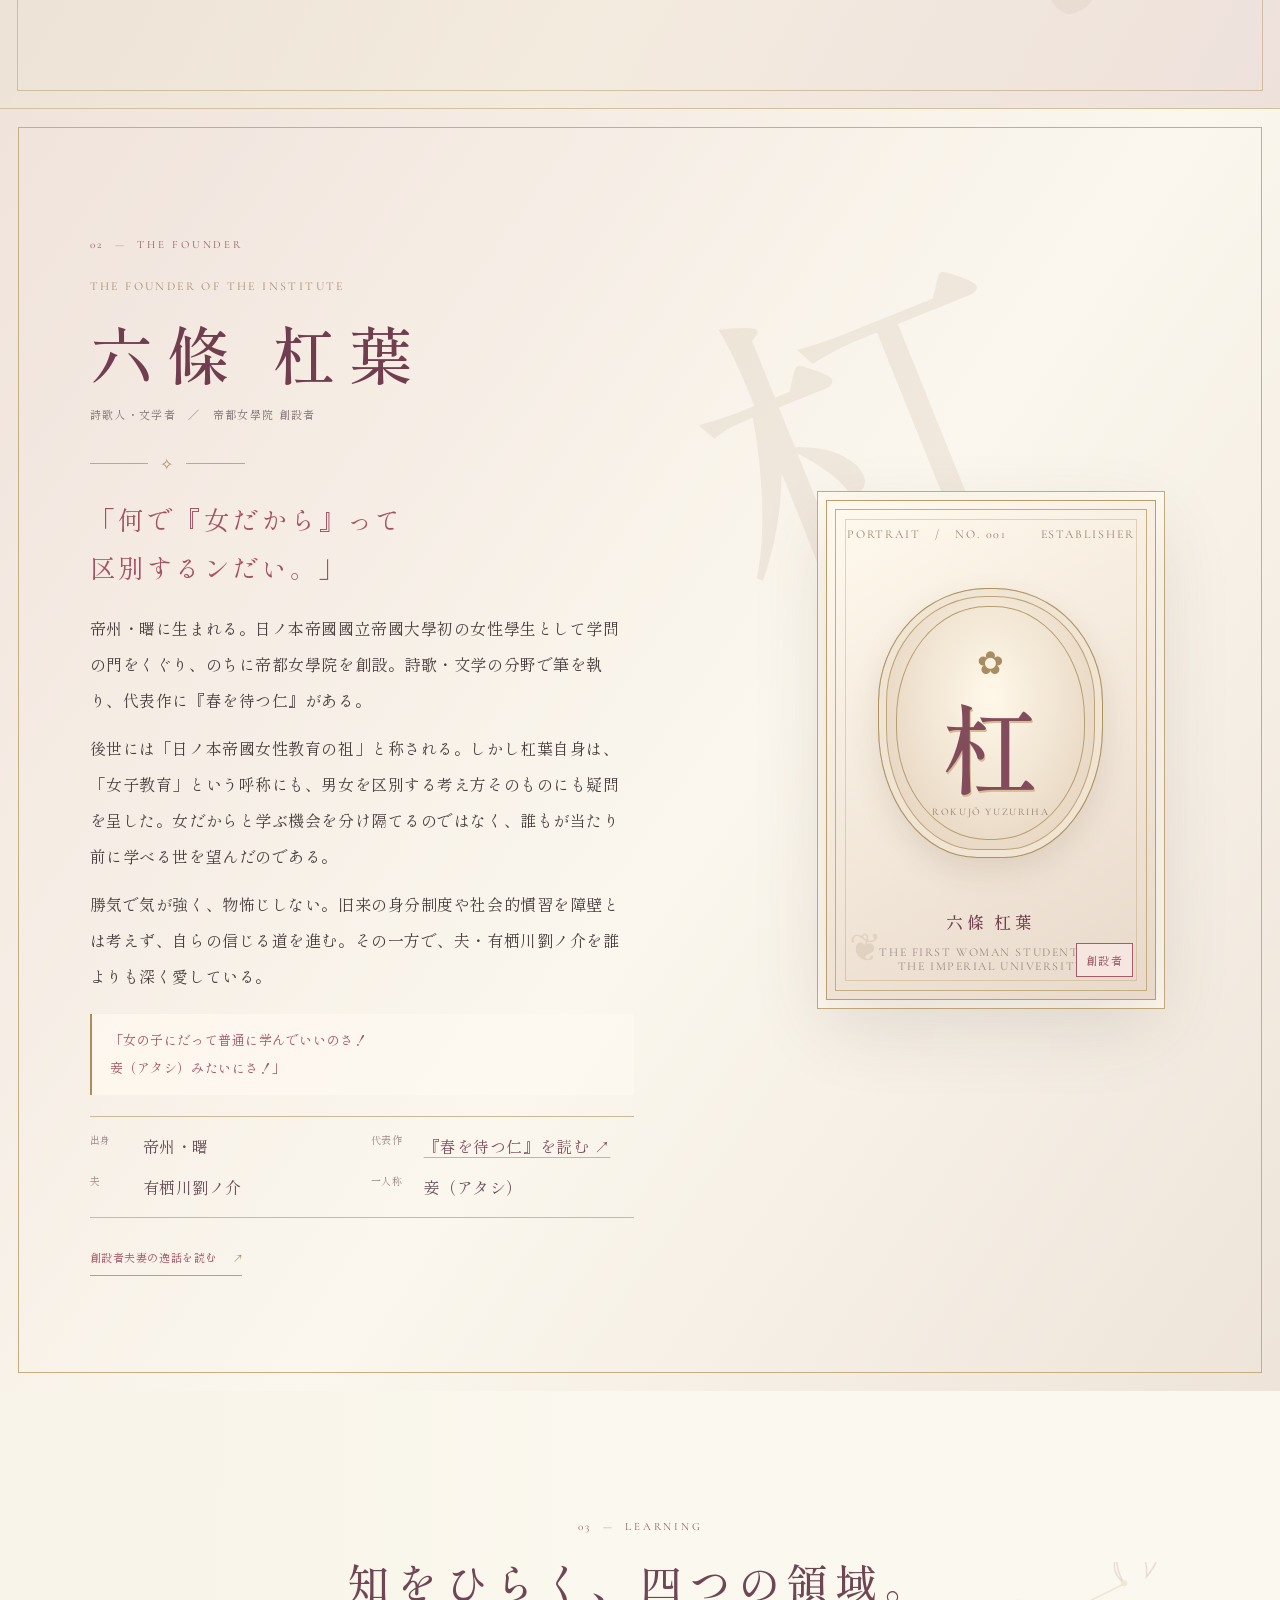
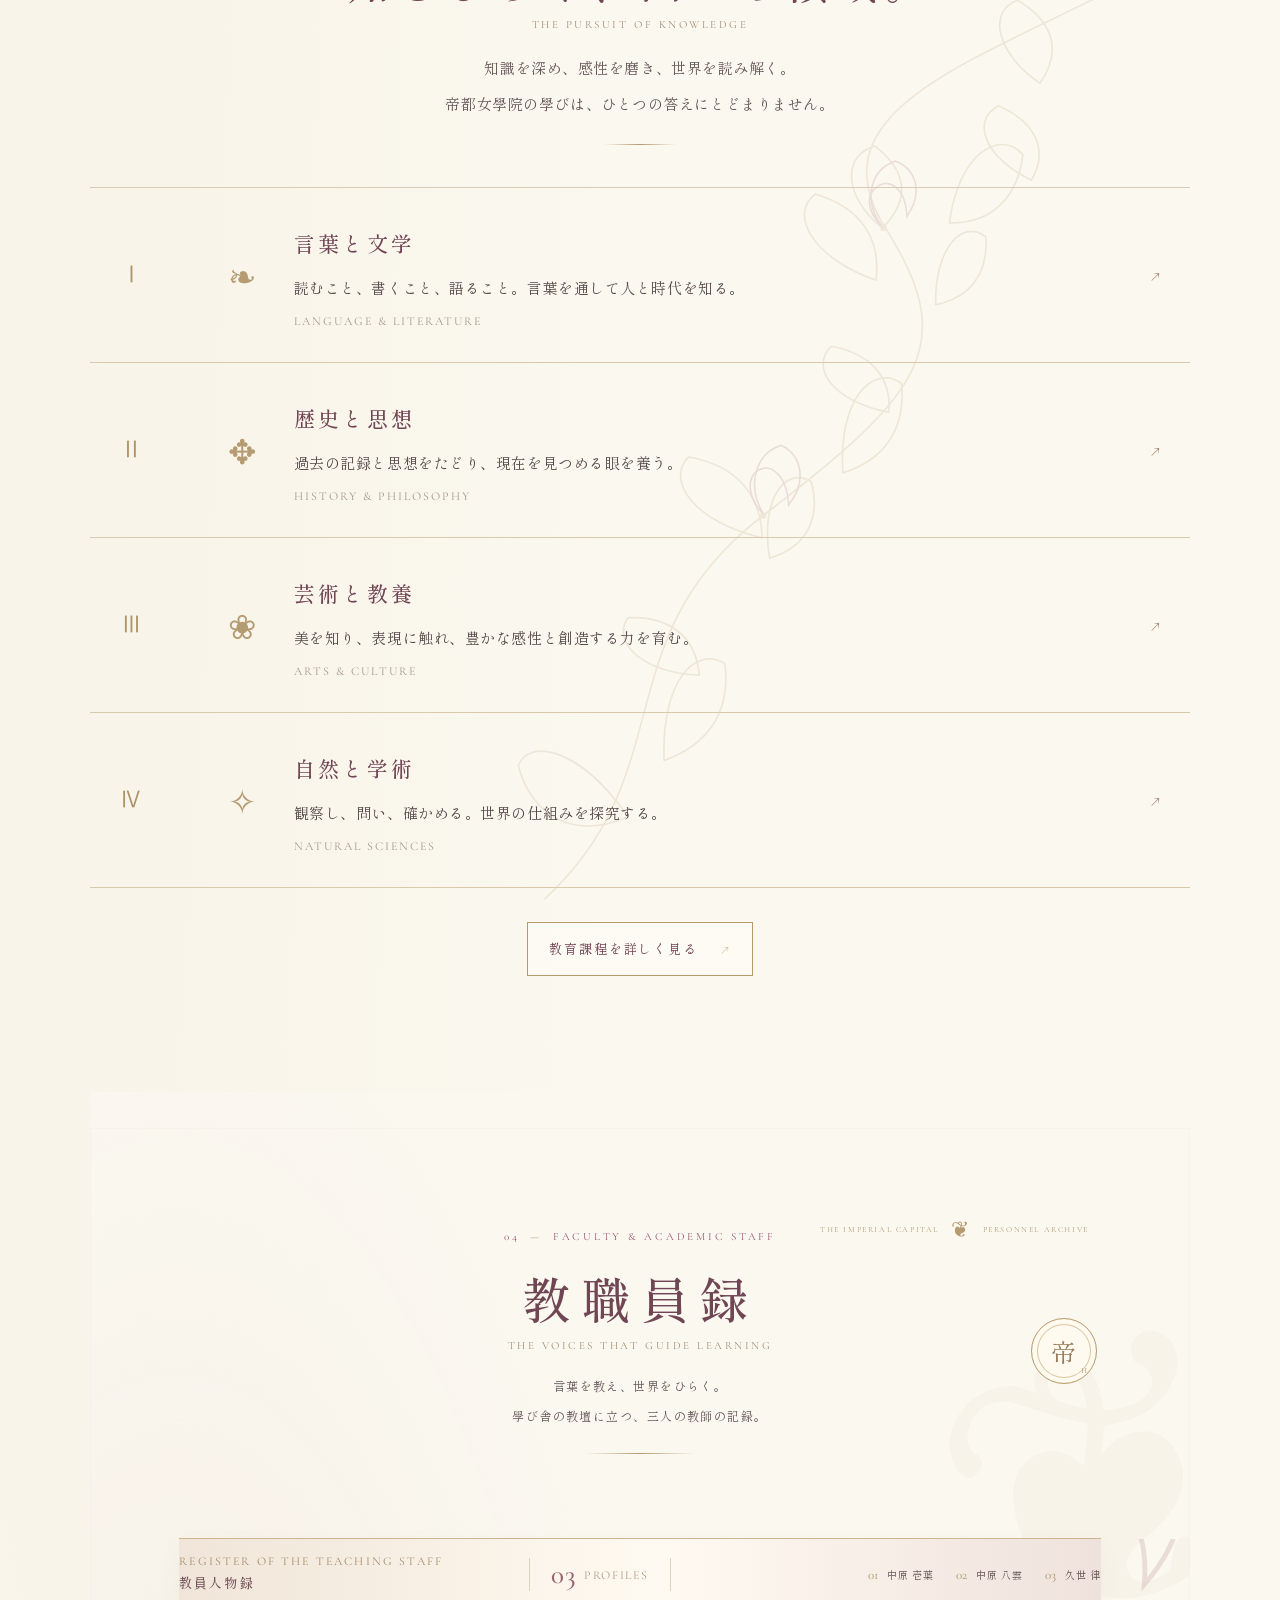
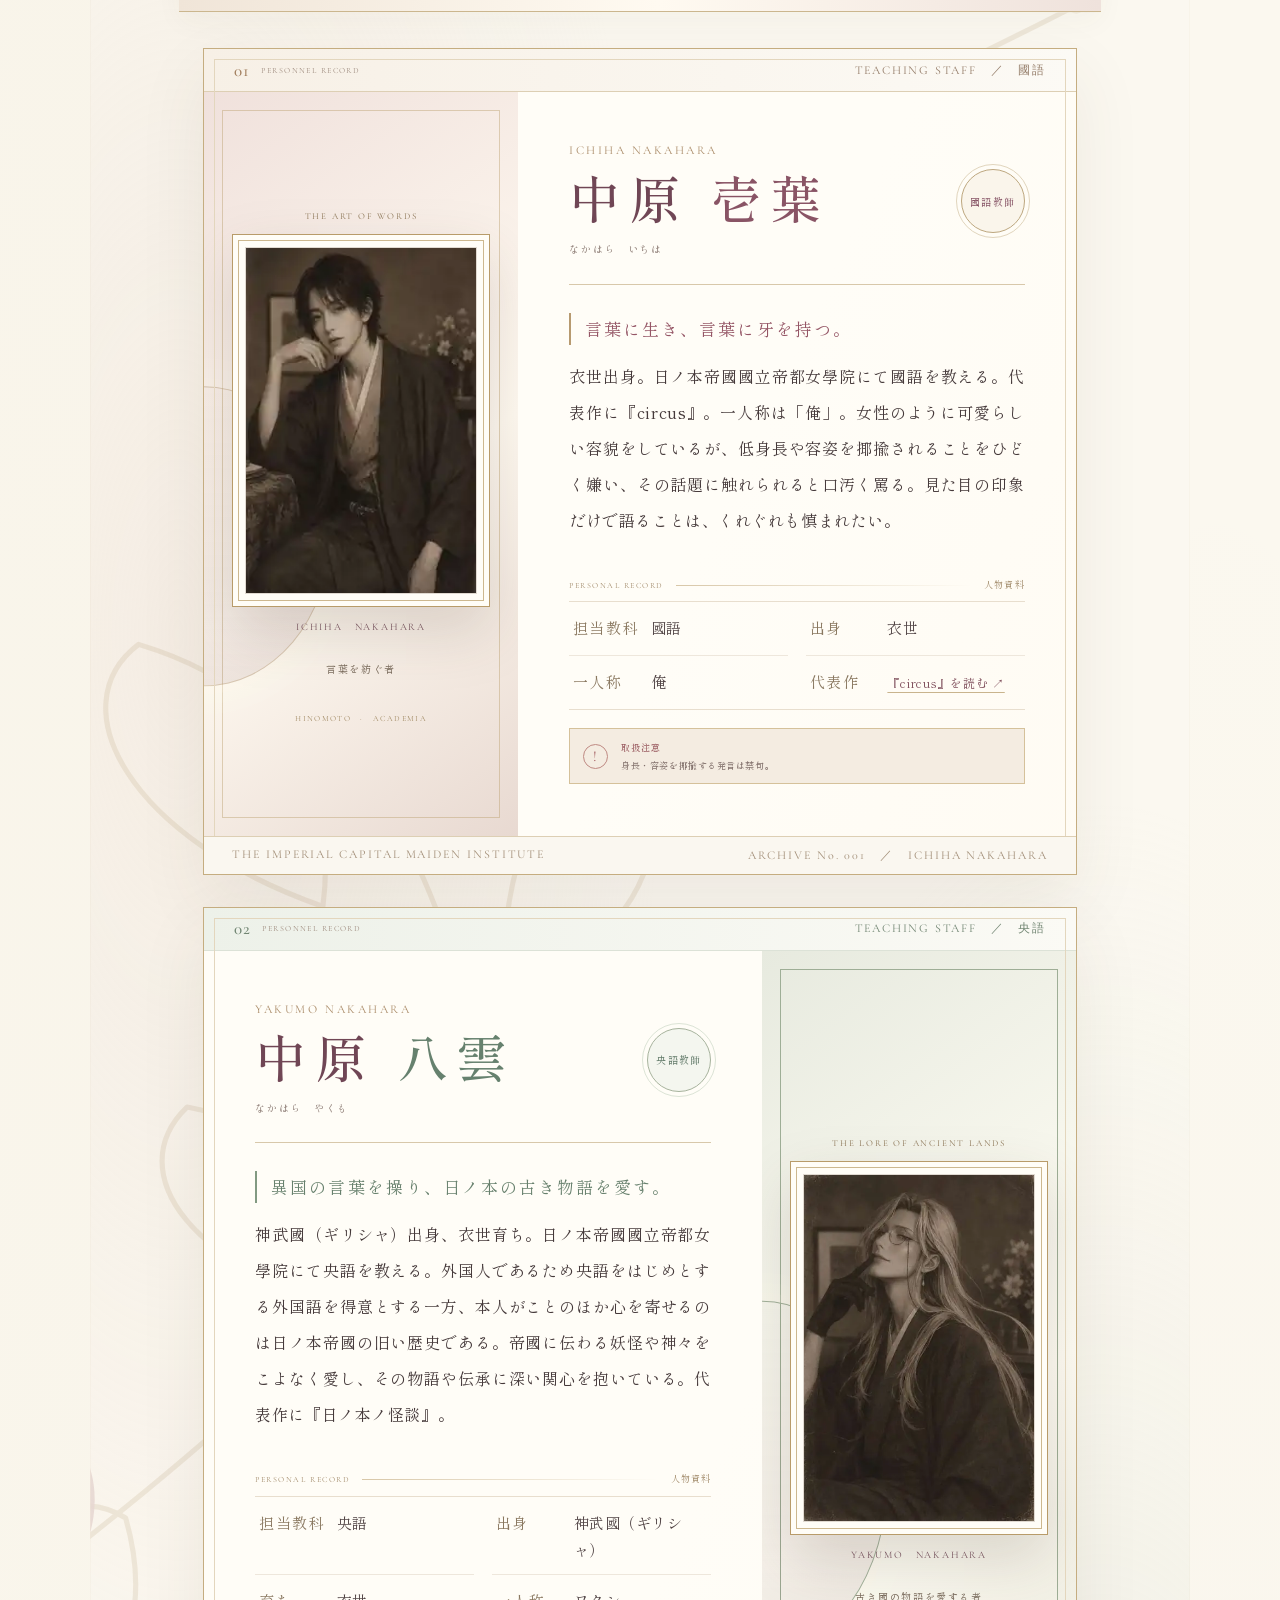
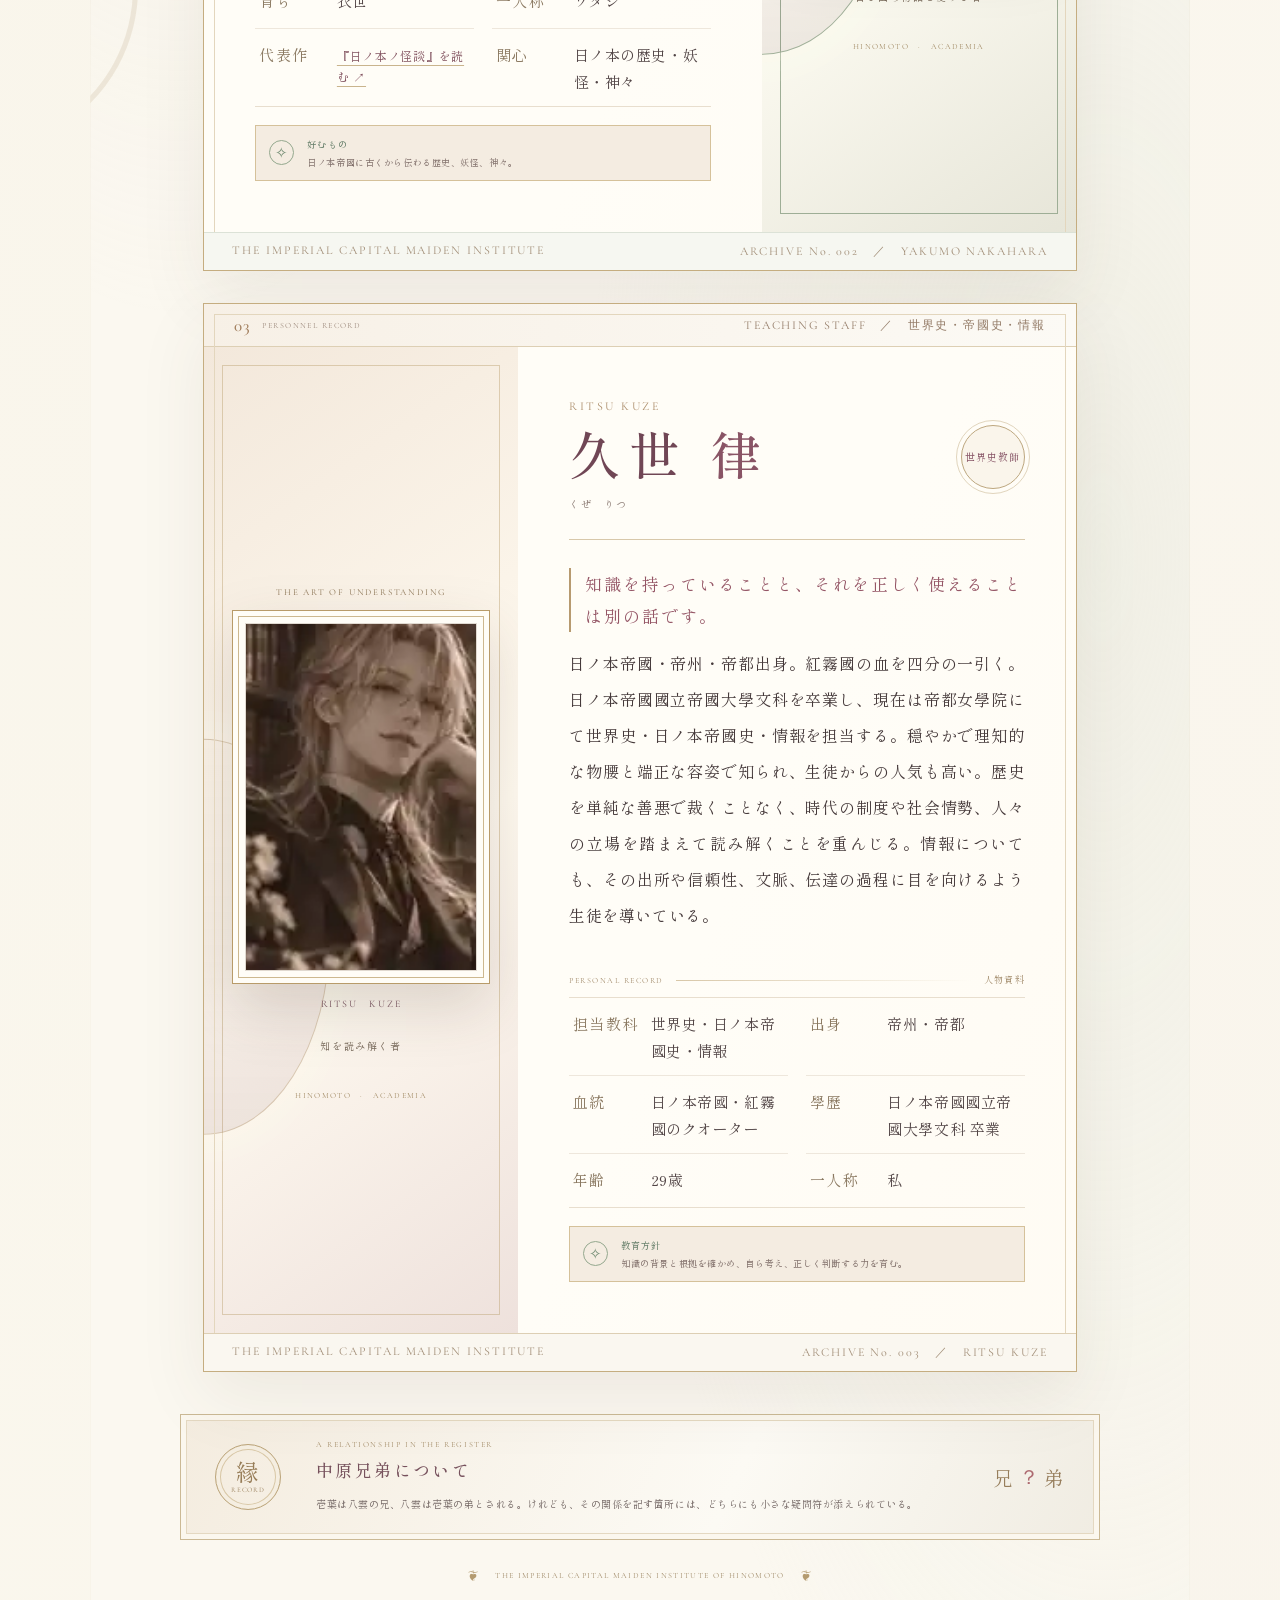
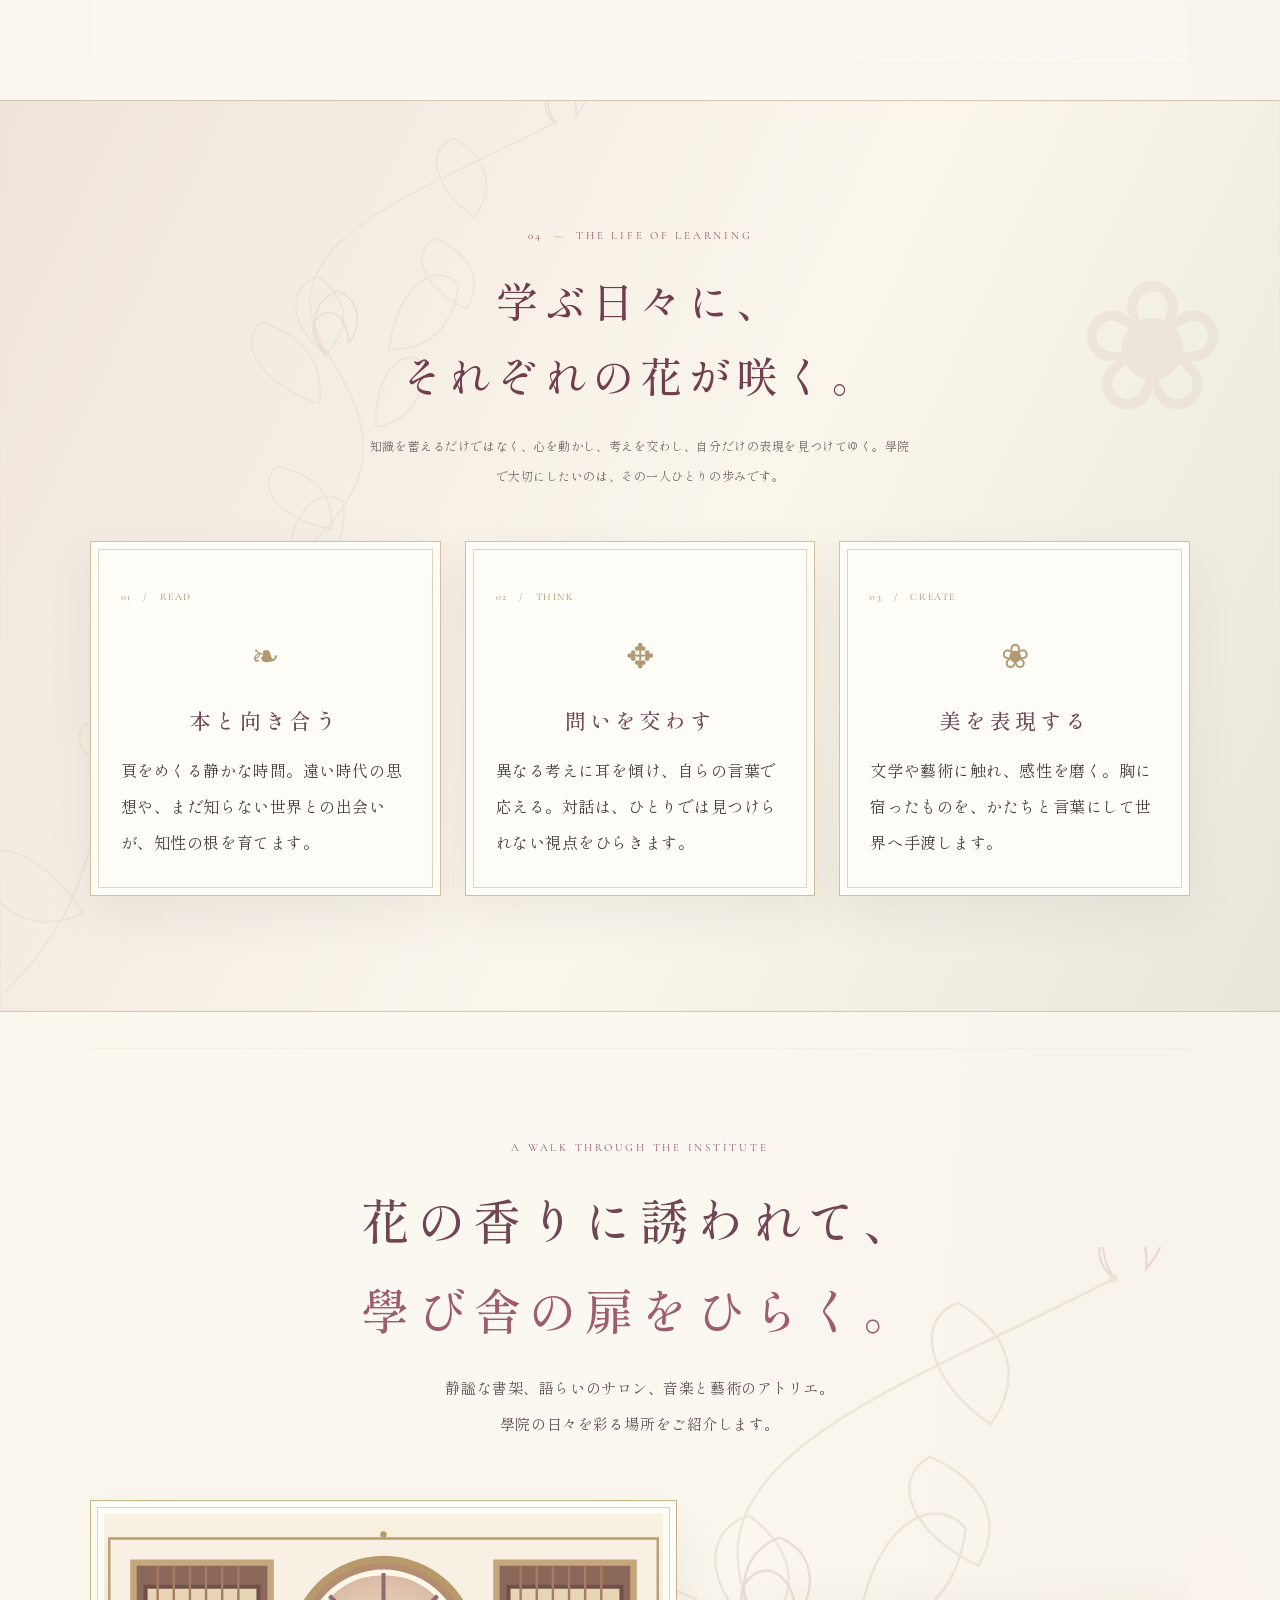
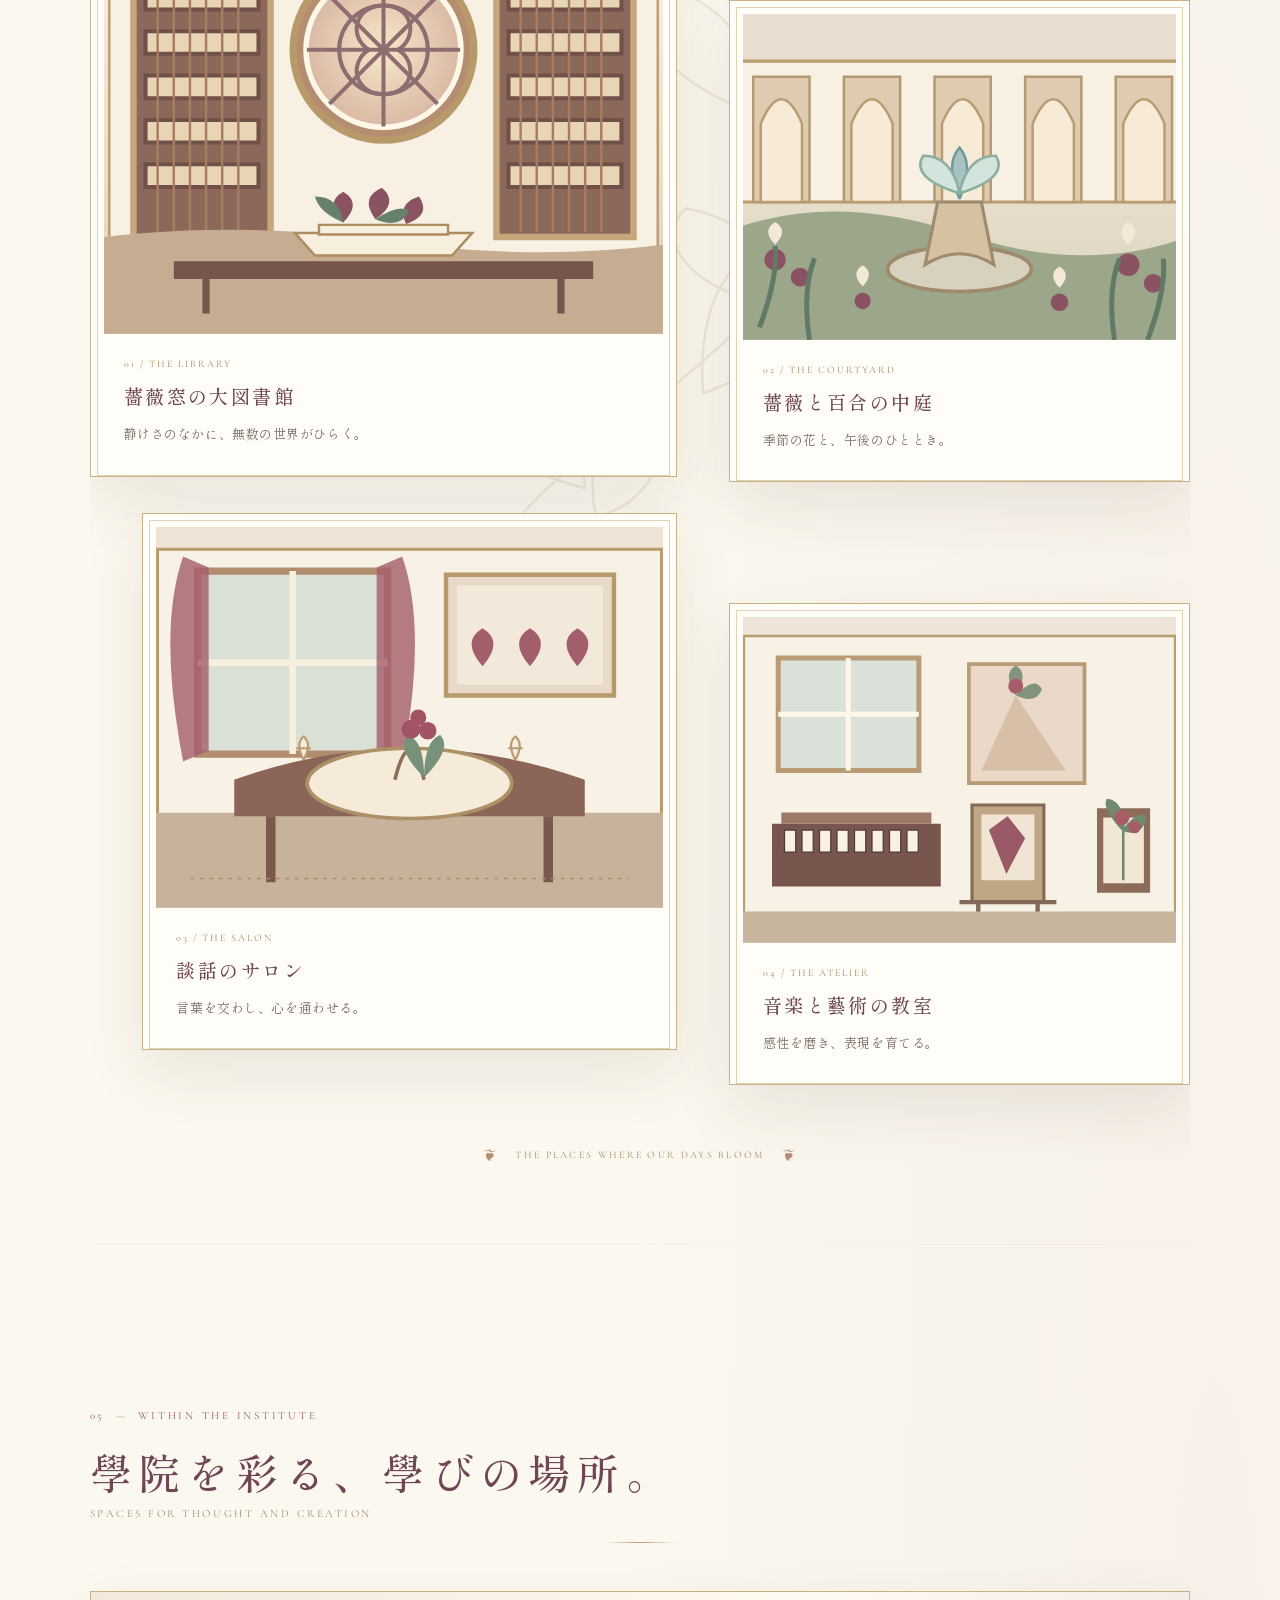
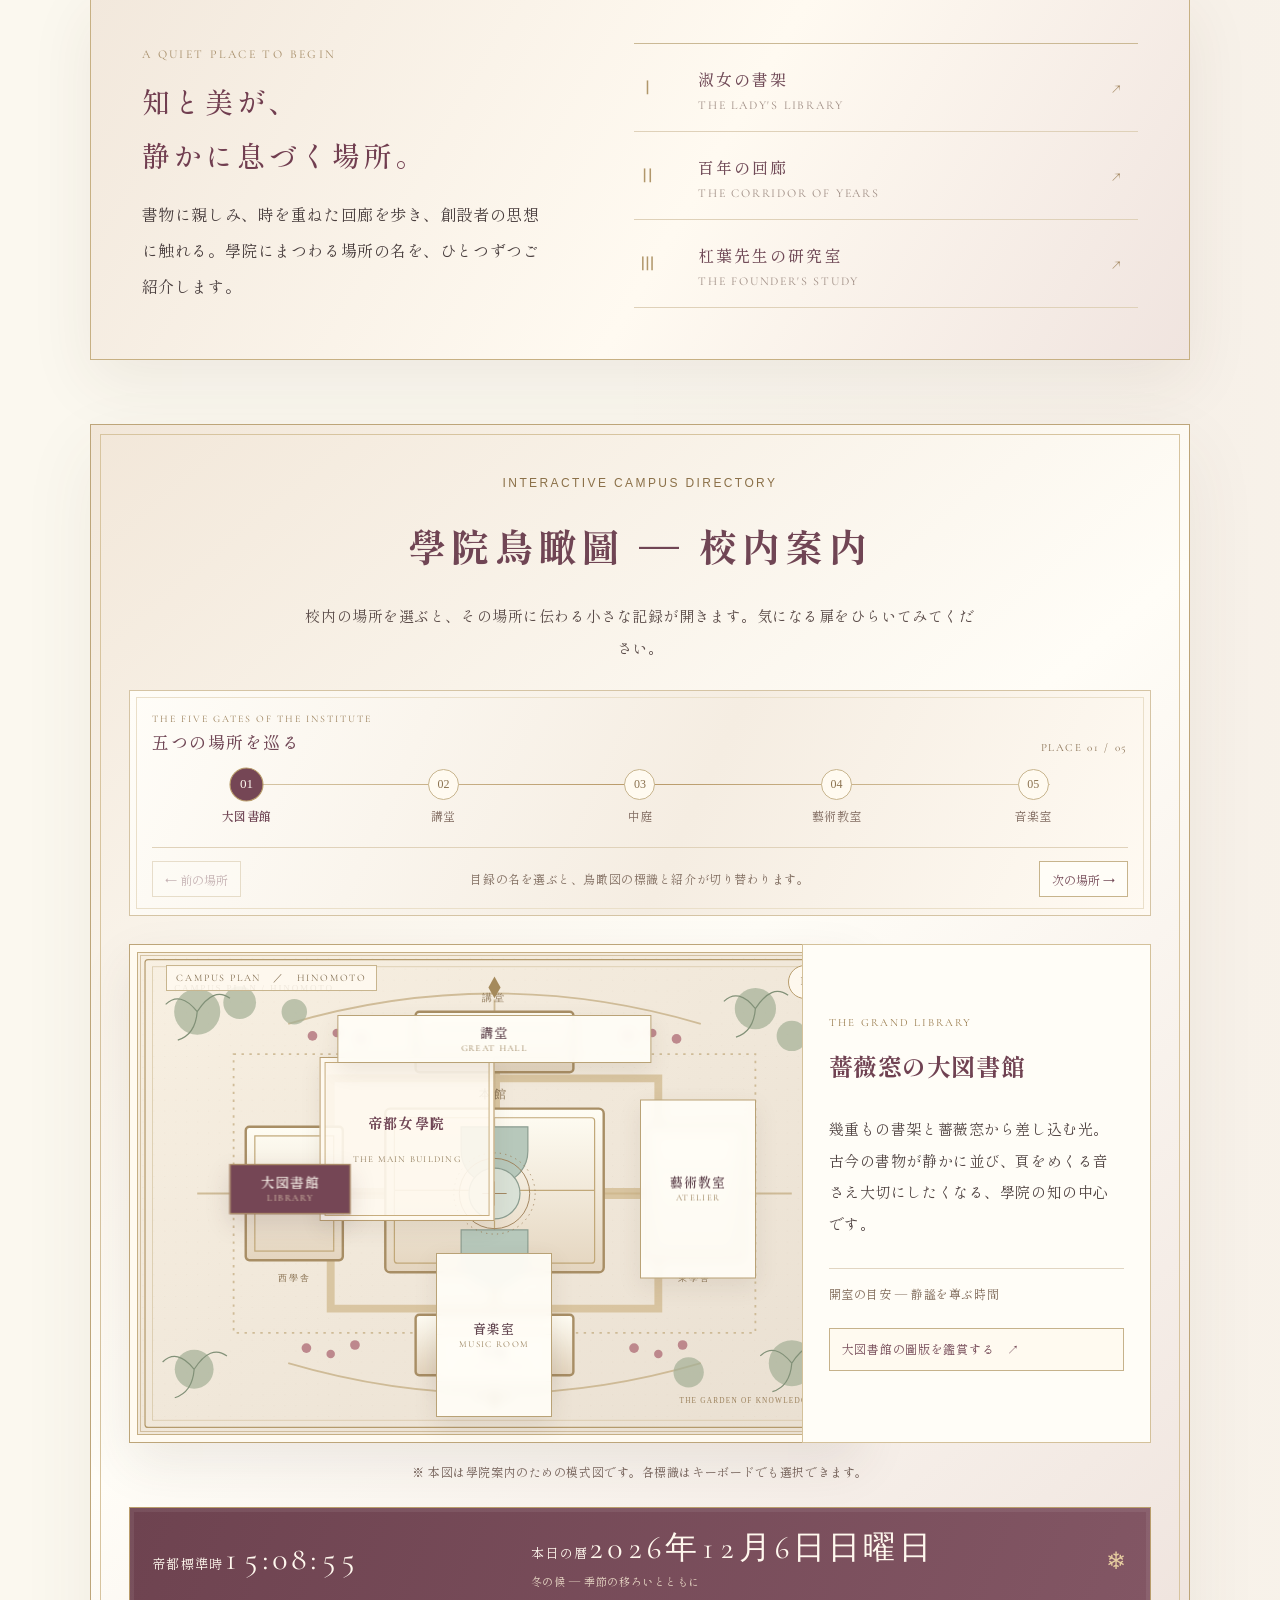
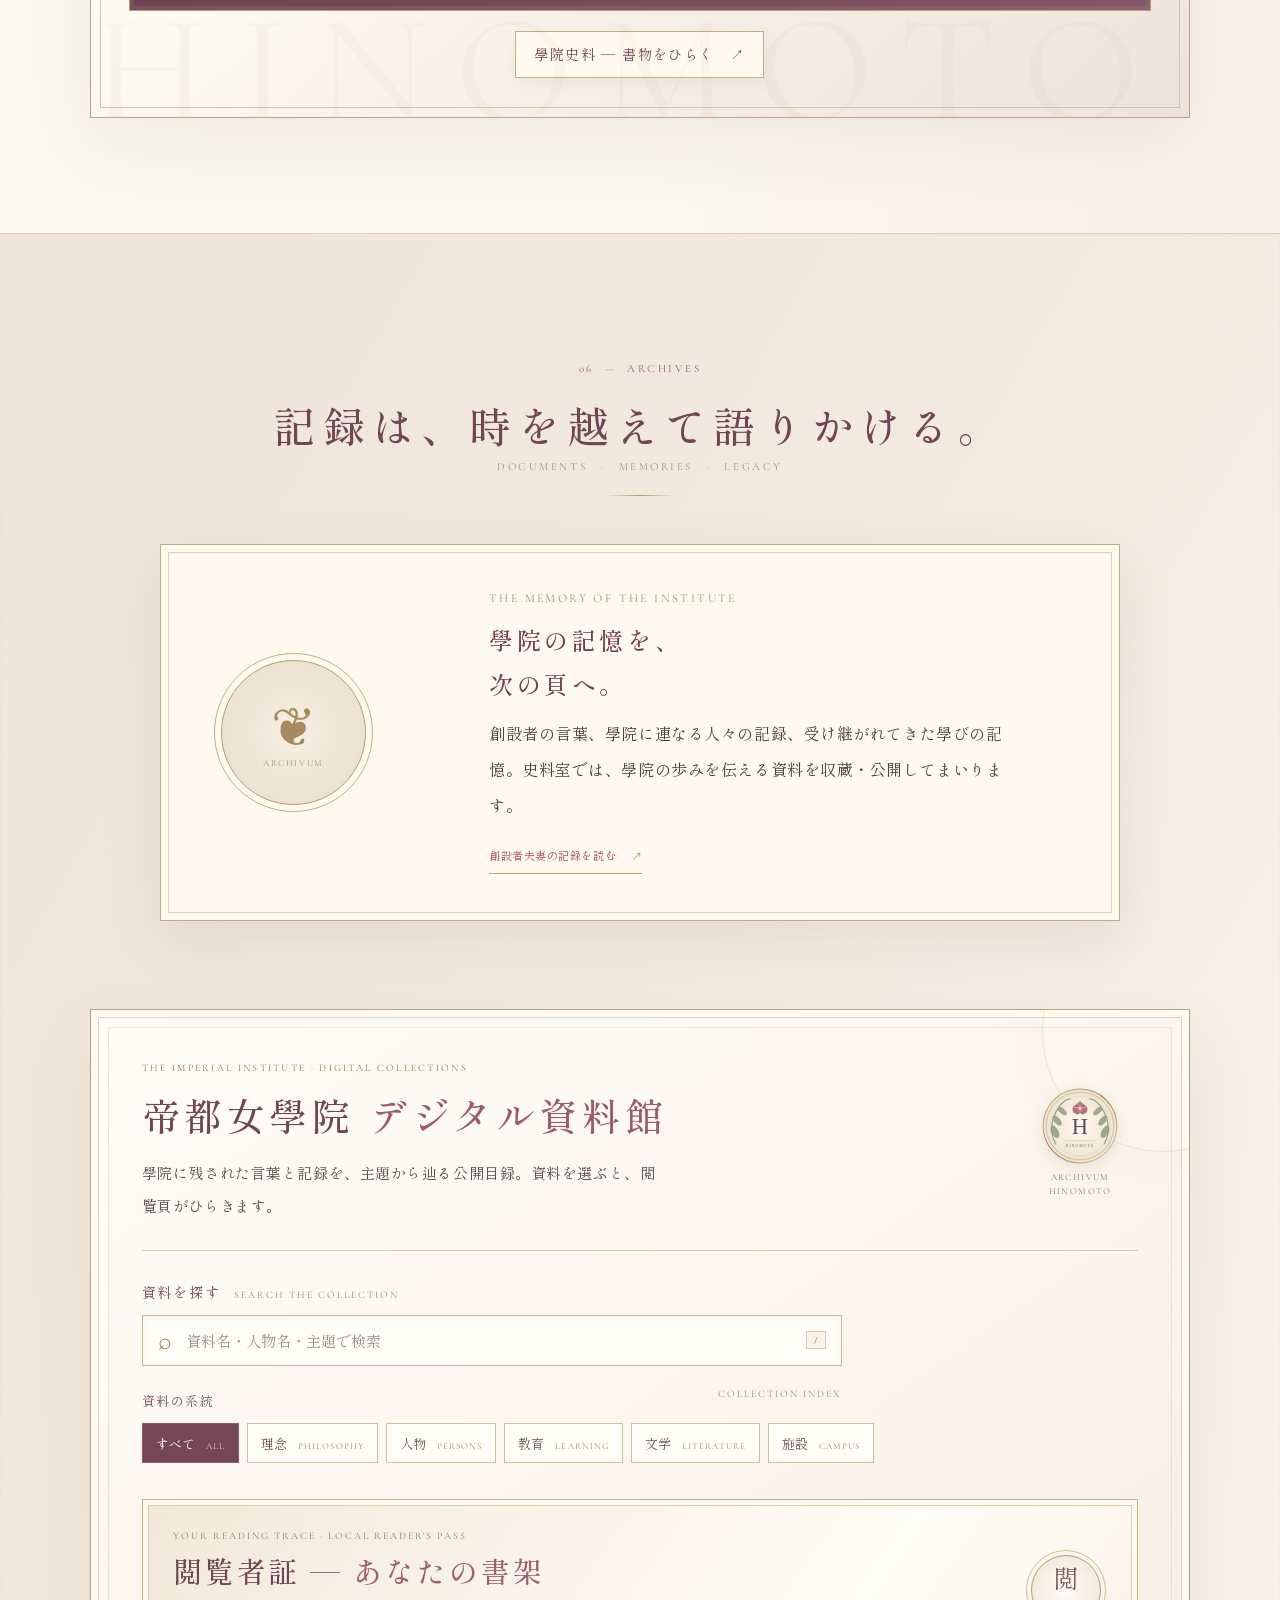
==== commit 9d8be066: "Link archive catalogue from institute homepage" ====
--- a/index.html
+++ b/index.html
@@ -64,6 +64,7 @@
       <a href="#stories"><span>08</span>人物逸話</a>
       <a href="https://8fgb66gmt2-stack.github.io/-Ministry-of-Education-of-the-Empire-of-Hinomoto/"><span>09</span>帝國教育廳</a>
       <a href="bulletin.html"><span>10</span>學院公報</a>
+      <a href="archive.html"><span>11</span>公開史料目録</a>
     </nav>
   </header>
 
